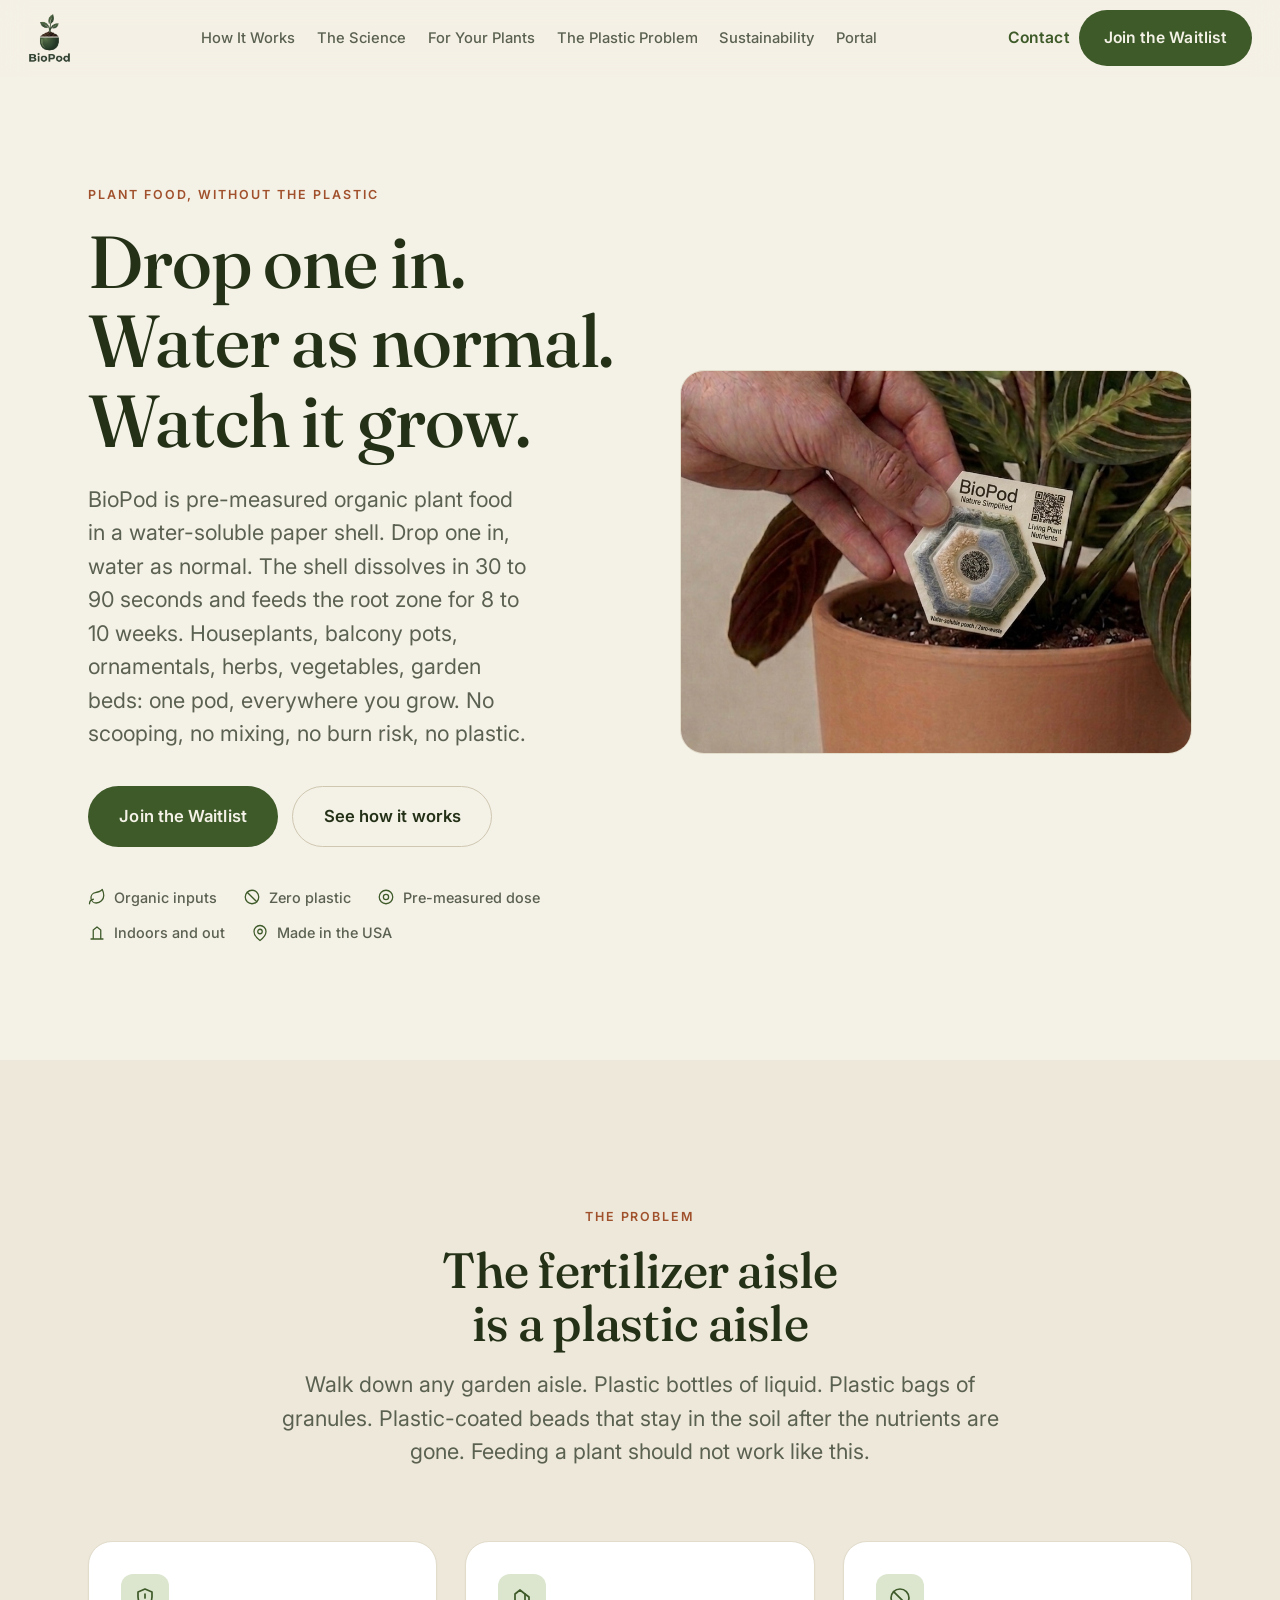
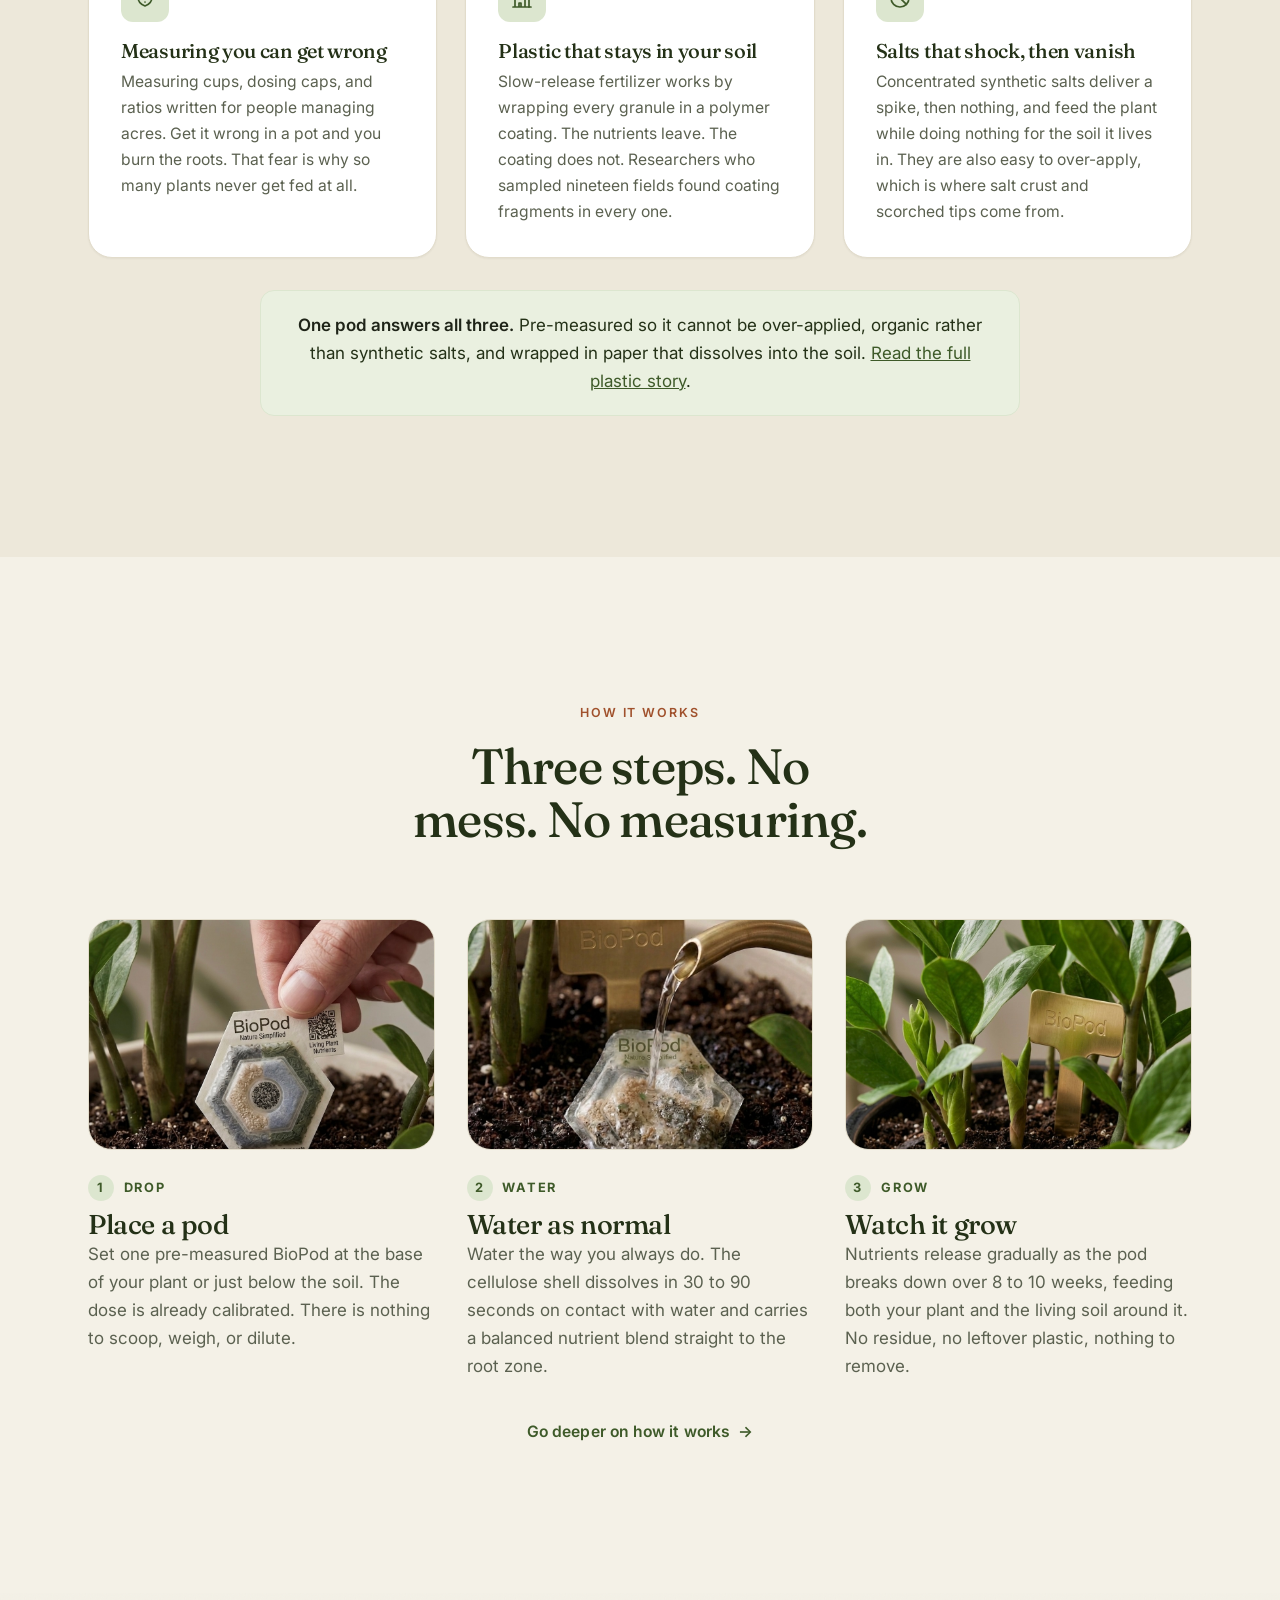
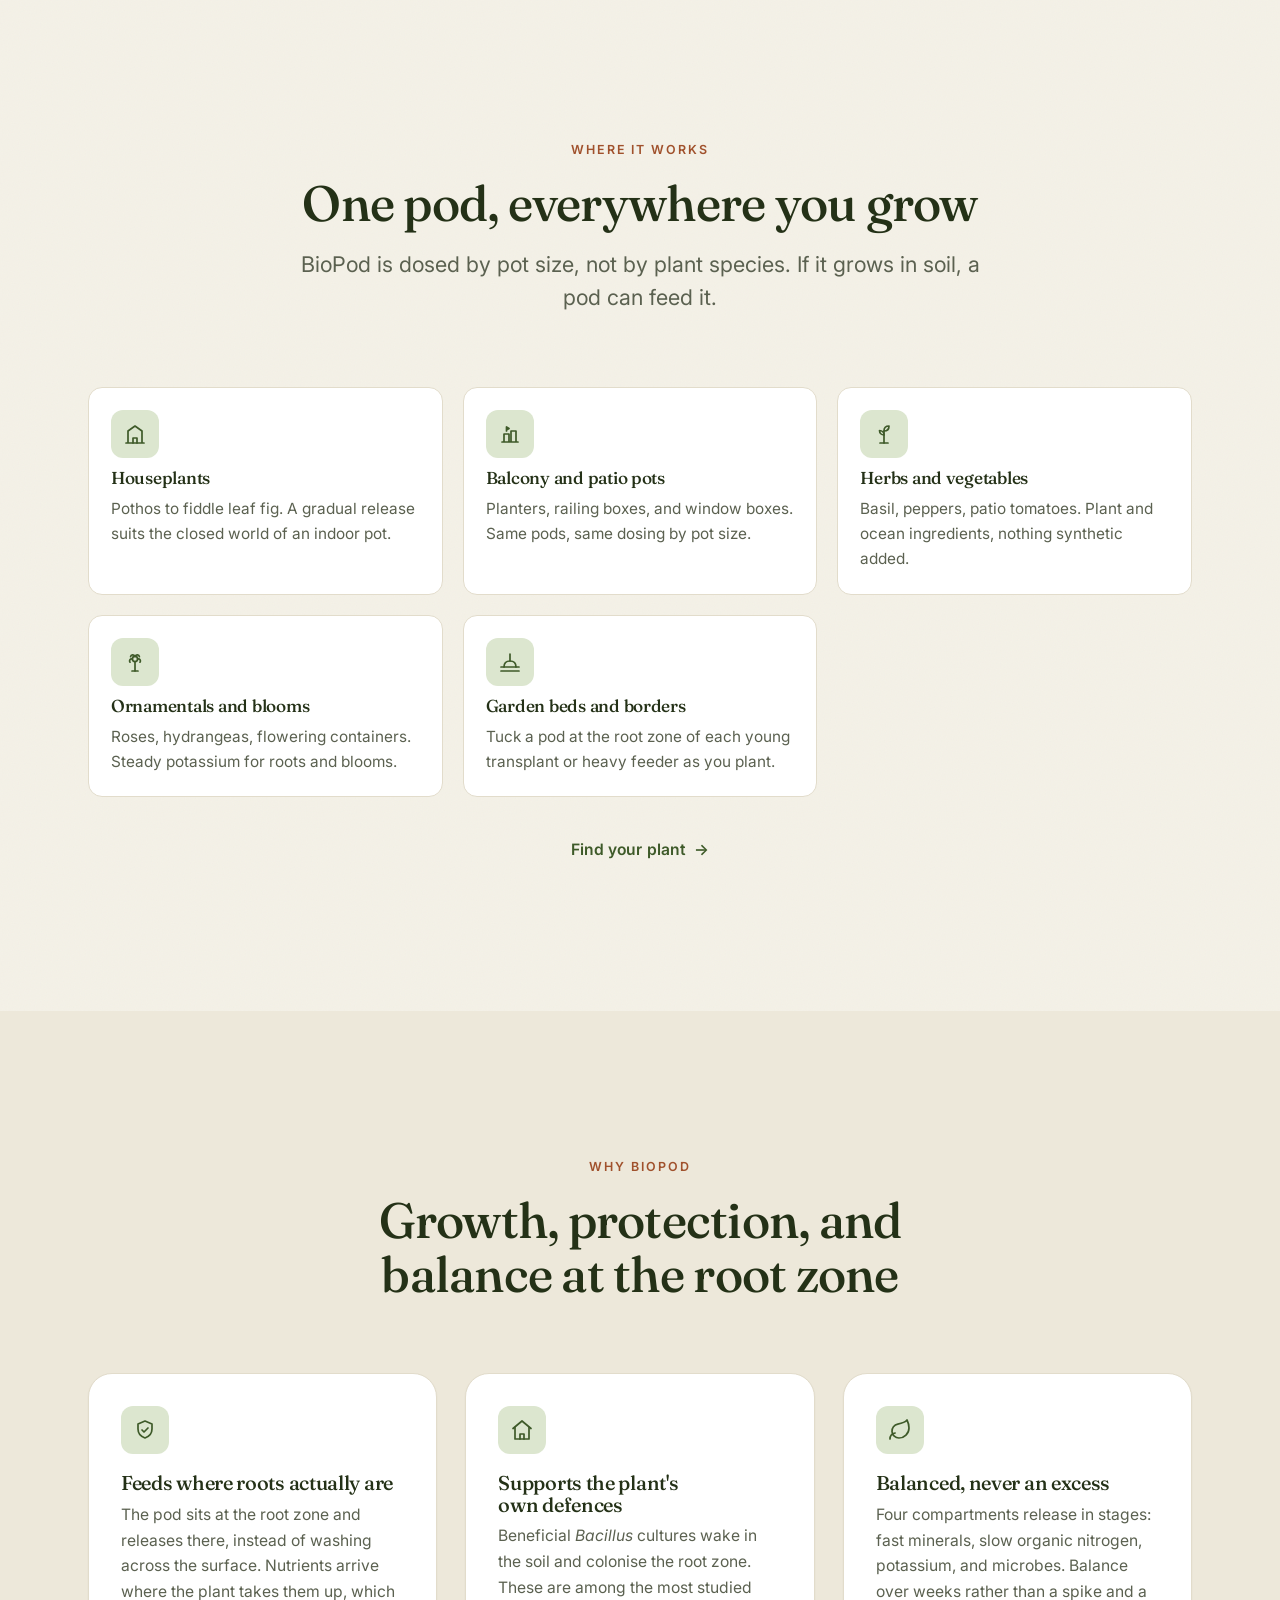
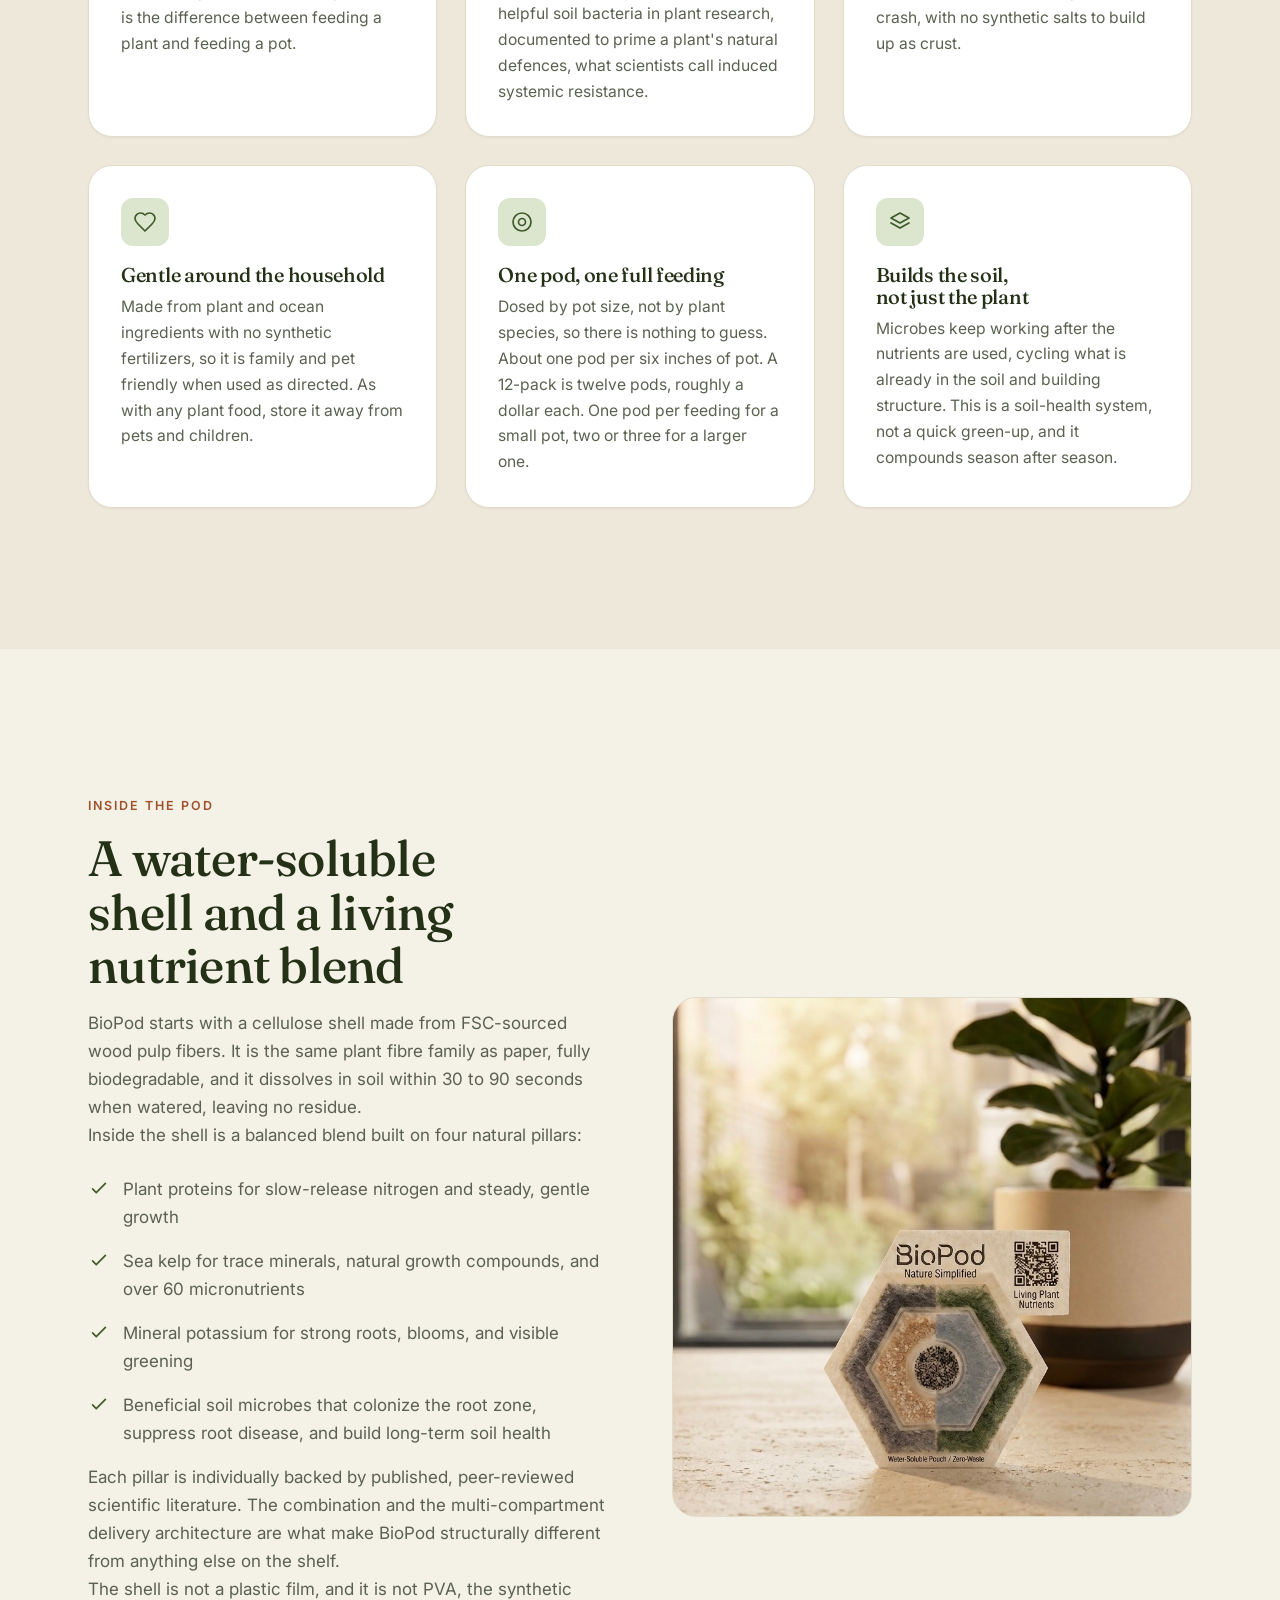
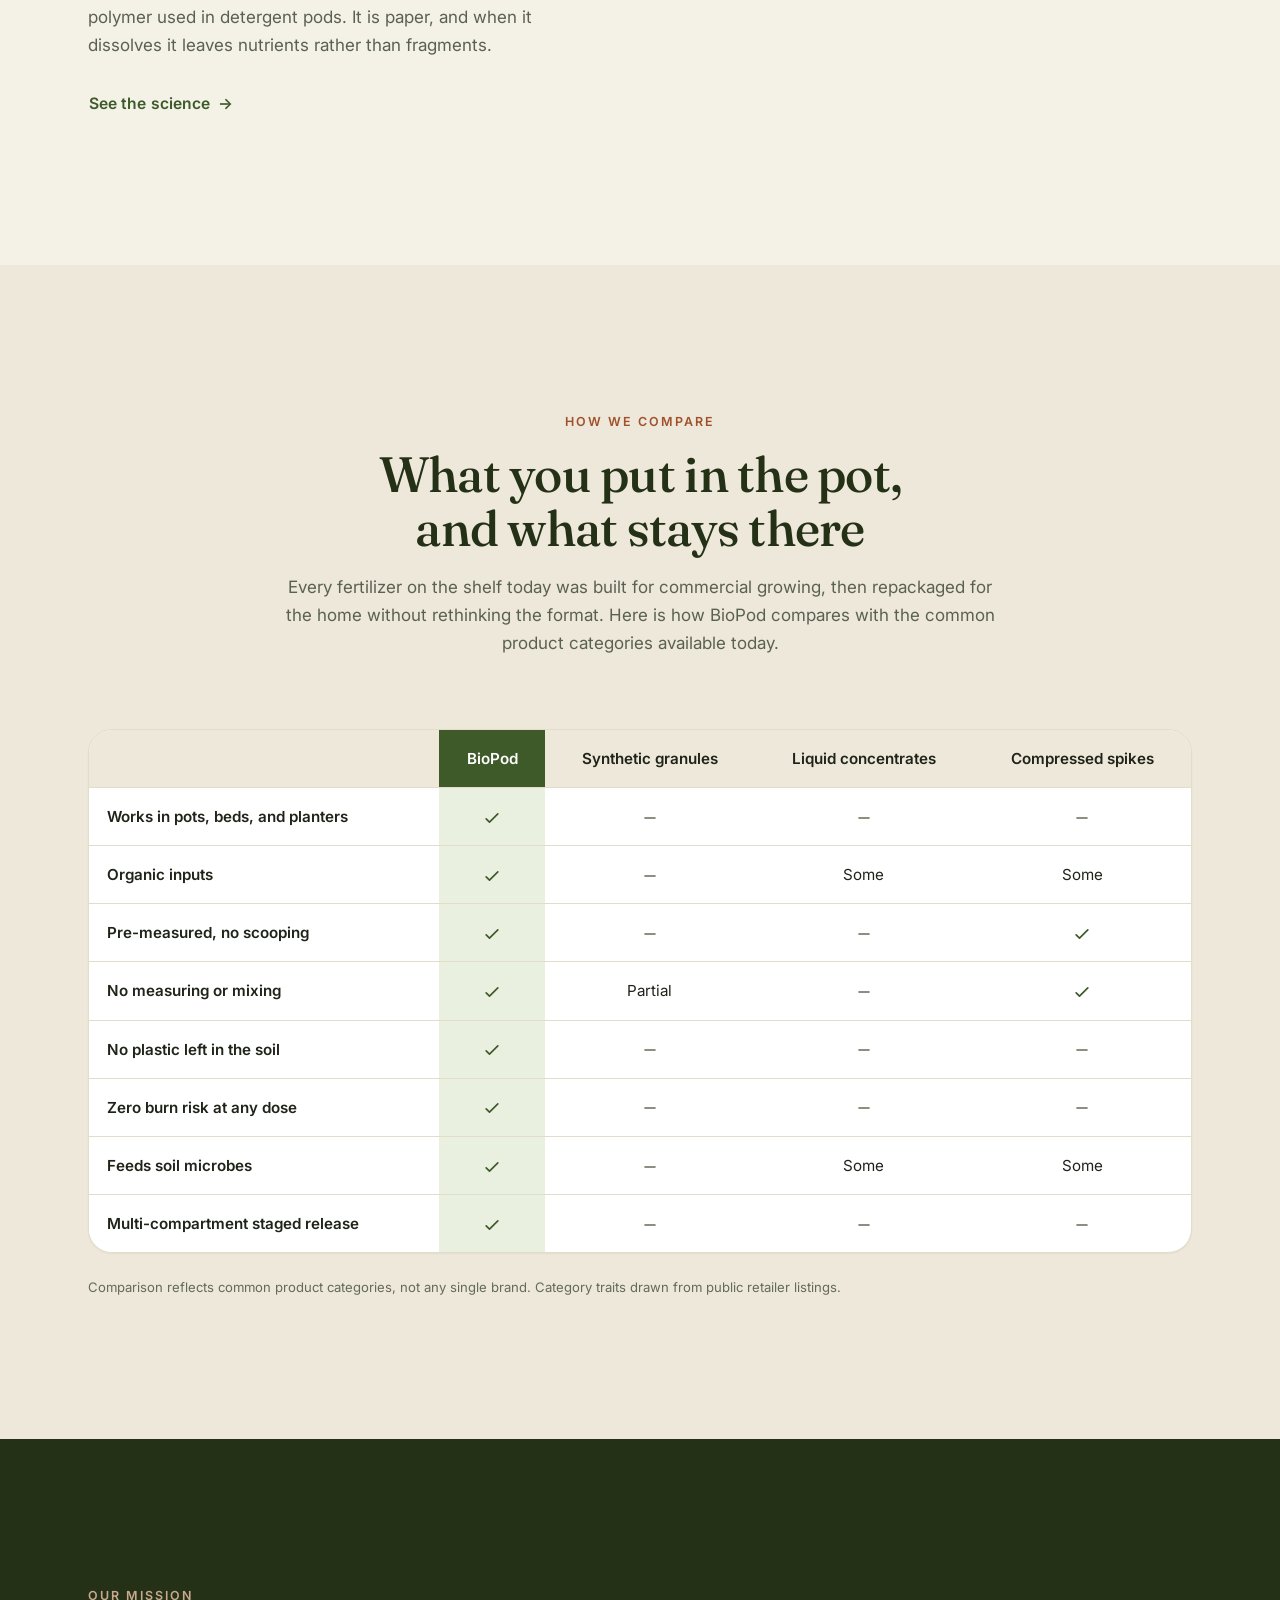
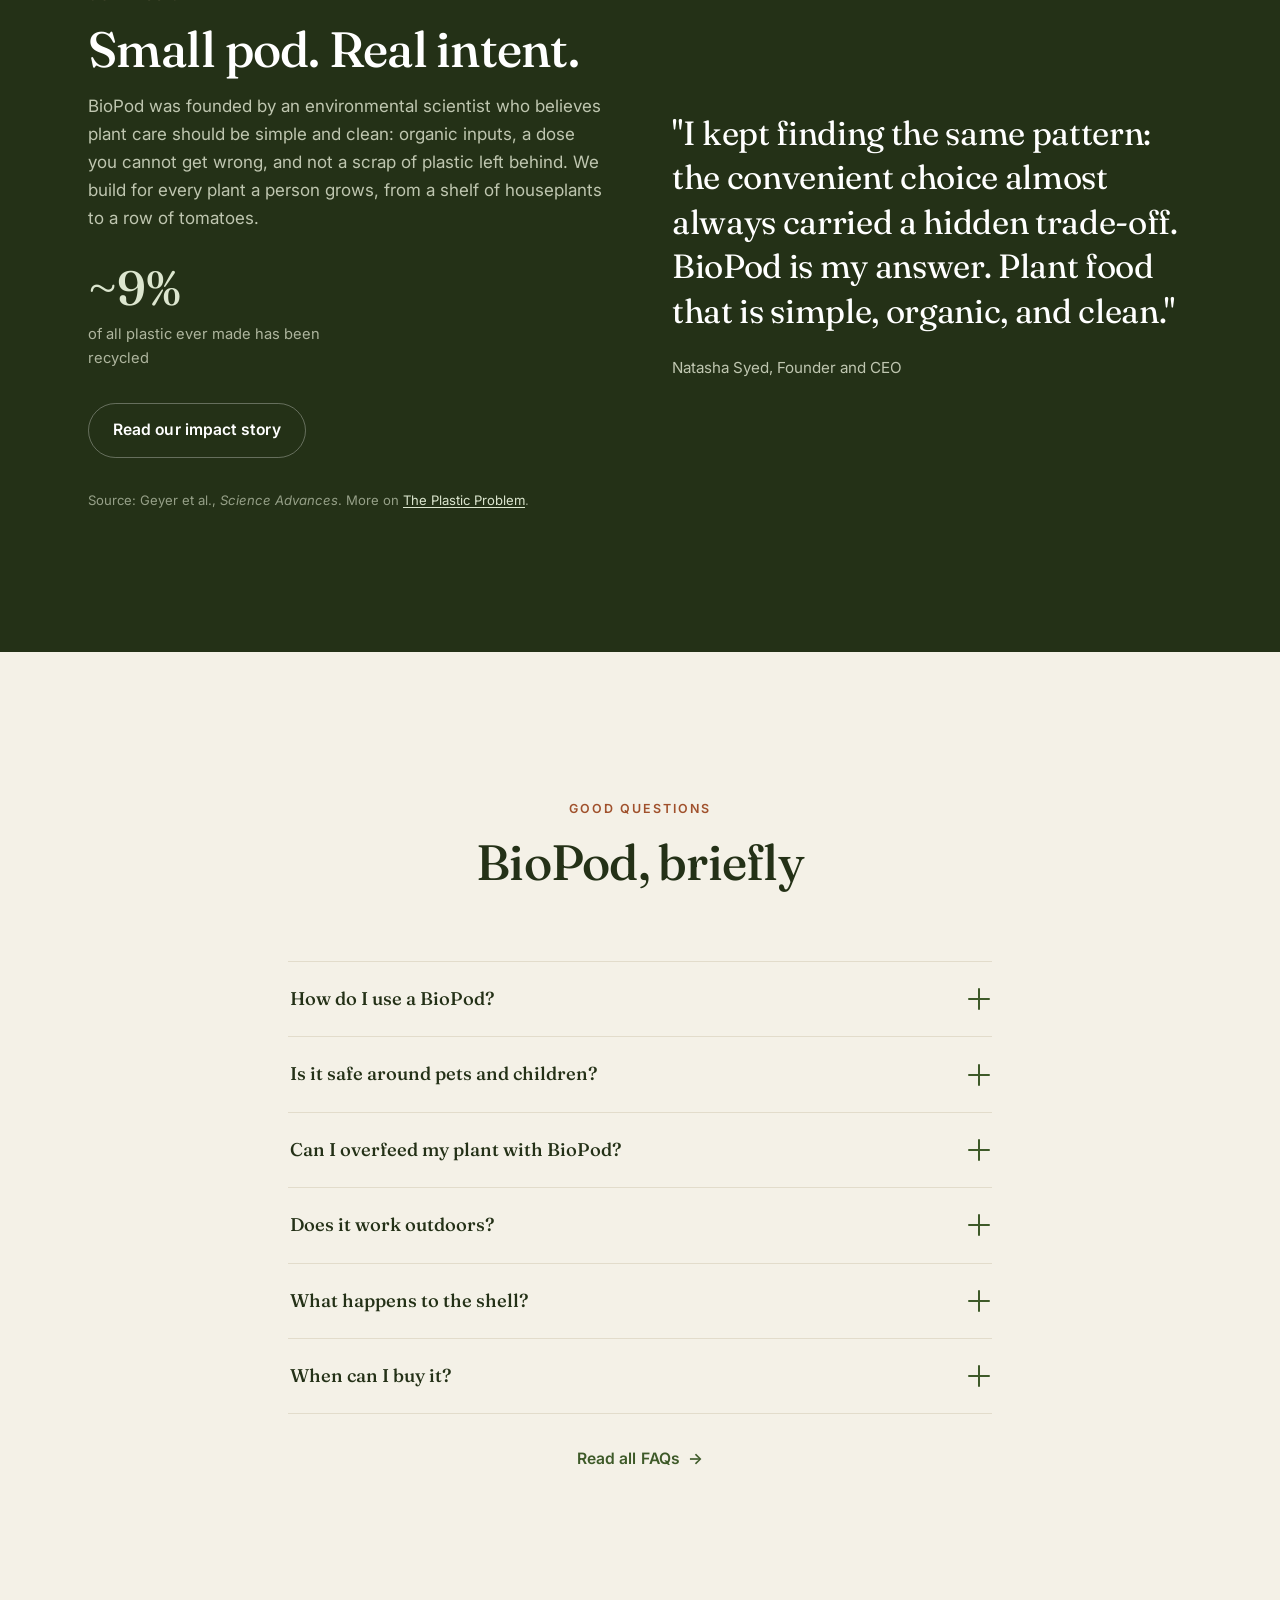
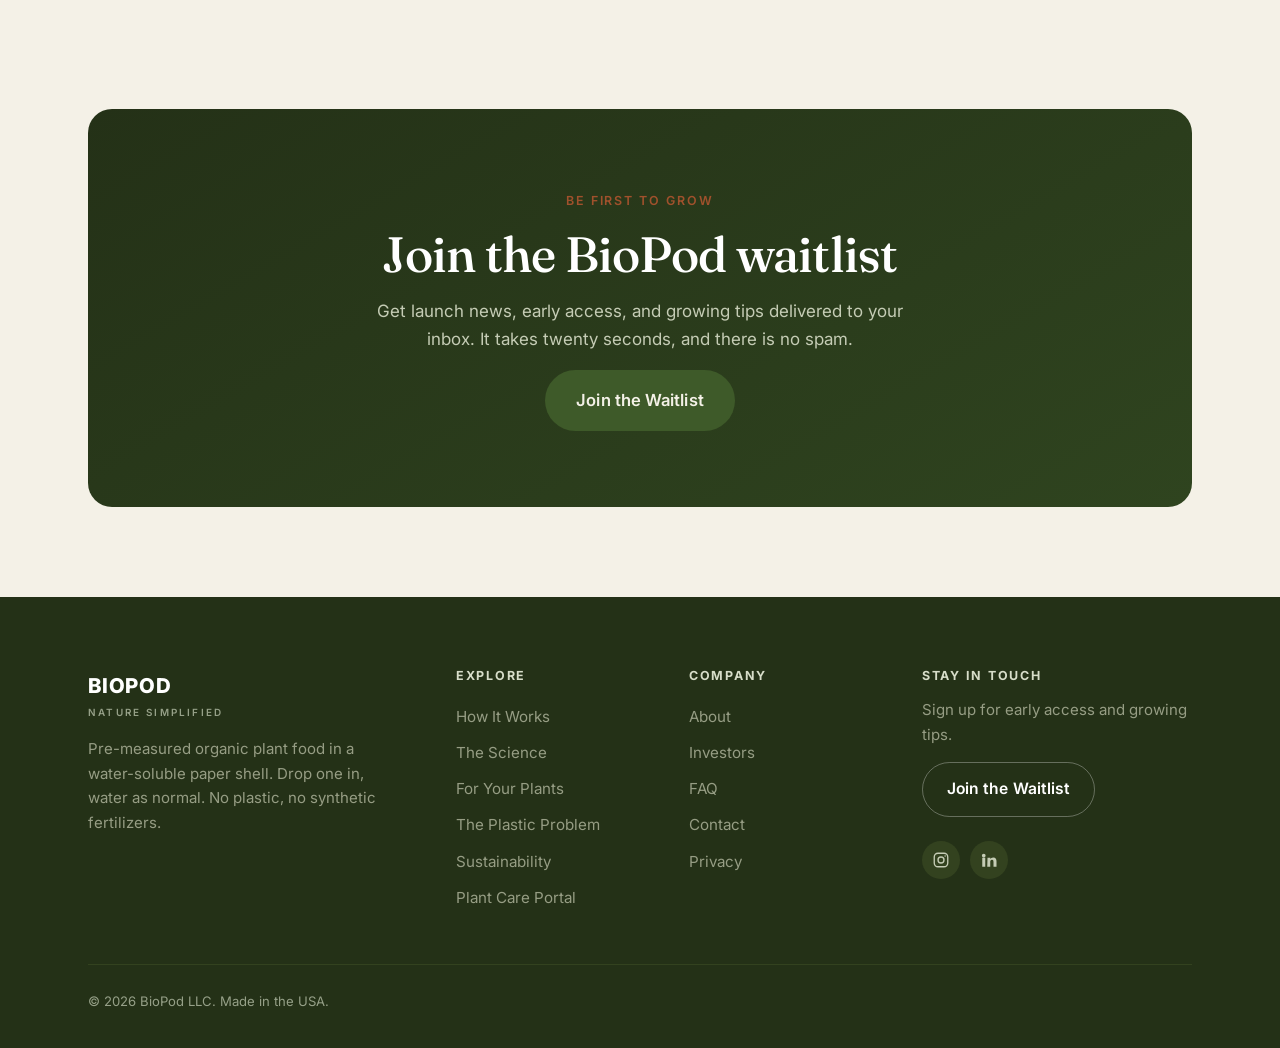
==== website/index.html @ 583da753 "Universal repositioning, smarter portal, and a full accuracy and accessibility audit - Reposition fr" ====
<!DOCTYPE html>
<html lang="en">
<head>
  <meta charset="UTF-8" />
  <meta name="viewport" content="width=device-width, initial-scale=1.0" />
  <title>BioPod · Organic plant food in a water-soluble paper shell</title>
  <link rel="canonical" href="https://biopodllc.com/" />
  <meta name="description" content="Organic plant food in a paper shell that dissolves in seconds. Feeds the root zone for 8 to 10 weeks. For houseplants, balconies, ornamentals, herbs, vegetables and garden beds. No plastic, no synthetic fertilizers." />
  <link rel="icon" href="favicon.ico?v=5" sizes="any" />
  <link rel="icon" type="image/png" href="assets/brand/favicon.png?v=5" />
  <link rel="apple-touch-icon" href="assets/brand/apple-touch-icon.png?v=5" />
  <meta property="og:title" content="BioPod · Nature Simplified" />
  <meta property="og:description" content="Pre-measured organic plant food in a water-soluble paper shell. Drop one in, water as normal. For every plant you grow." />
  <meta property="og:type" content="website" />
  <meta property="og:url" content="https://biopodllc.com/" />
  <meta name="twitter:card" content="summary_large_image" />
  <link rel="preconnect" href="https://fonts.googleapis.com" />
  <link rel="preconnect" href="https://fonts.gstatic.com" crossorigin />
  <link href="https://fonts.googleapis.com/css2?family=Fraunces:opsz,wght@9..144,400..600&family=Inter:wght@400;500;600;700&family=IBM+Plex+Mono:wght@400;500&display=swap" rel="stylesheet" />
  <link rel="stylesheet" href="assets/css/styles.css?v=4" />
  <script type="application/ld+json">
  {"@context":"https://schema.org","@type":"Organization","name":"BioPod","slogan":"Nature Simplified","url":"https://biopodllc.com/","description":"Pre-measured organic plant food in a water-soluble paper shell, for container and garden plants."}
  </script>
</head>
<body>
  <a class="skip-link" href="#main">Skip to content</a>

  <!-- ===================== HEADER ===================== -->
  <header class="site-header">
    <div class="container nav">
      <a class="brand" href="index.html" aria-label="BioPod, Nature Simplified, home"><img class="brand-logo" src="assets/brand/logo.png?v=2" alt="BioPod" width="49" height="50" /></a>
      <nav class="nav-links" aria-label="Primary">
        <a href="how-it-works.html">How It Works</a><a href="the-science.html">The Science</a><a href="for-your-plants.html">For Your Plants</a><a href="the-plastic-problem.html">The Plastic Problem</a><a href="sustainability.html">Sustainability</a><a href="portal.html">Portal</a>
      </nav>
      <div class="nav-right">
        <a class="btn btn-text" href="contact.html">Contact</a>
        <a class="btn btn-primary" href="contact.html#waitlist">Join the Waitlist</a>
      </div>
      <button class="nav-toggle" aria-label="Open menu" aria-expanded="false" aria-controls="m-menu"><span></span><span></span><span></span></button>
    </div>
    <div class="mobile-menu" id="m-menu"><a href="how-it-works.html">How It Works</a><a href="the-science.html">The Science</a><a href="for-your-plants.html">For Your Plants</a><a href="the-plastic-problem.html">The Plastic Problem</a><a href="sustainability.html">Sustainability</a><a href="portal.html">Plant Care Portal</a><a href="about.html">About</a><a href="faq.html">FAQ</a><a href="investors.html">Investors</a><a href="contact.html">Contact</a><a class="btn btn-primary" href="contact.html#waitlist">Join the Waitlist</a></div>
  </header>

  <main id="main">

    <!-- ===================== HERO ===================== -->
    <section class="hero">
      <div class="container hero-grid">
        <div class="hero-copy reveal">
          <span class="eyebrow">Plant food, without the plastic</span>
          <h1>Drop one in.<br />Water as normal.<br />Watch it grow.</h1>
          <p class="lead">BioPod is pre-measured organic plant food in a water-soluble paper shell. Drop one in, water as normal. The shell dissolves in 30 to 90 seconds and feeds the root zone for 8 to 10 weeks. Houseplants, balcony pots, ornamentals, herbs, vegetables, garden beds: one pod, everywhere you grow. No scooping, no mixing, no burn risk, no plastic.</p>
          <div class="hero-cta">
            <a class="btn btn-primary btn-lg" href="contact.html#waitlist">Join the Waitlist</a>
            <a class="btn btn-outline btn-lg" href="how-it-works.html">See how it works</a>
          </div>
          <div class="trust-strip">
            <span class="item"><svg class="ico" viewBox="0 0 24 24"><path d="M11 20A7 7 0 0 1 9.8 6.1C15.5 5 17 4.5 19 2c1 2 2 4.2 2 8 0 5.5-4.8 10-10 10Z"/><path d="M2 21c0-3 1.9-5.4 5.1-6"/></svg> Organic inputs</span>
            <span class="item"><svg class="ico" viewBox="0 0 24 24"><circle cx="12" cy="12" r="9"/><path d="m5.6 5.6 12.8 12.8"/></svg> Zero plastic</span>
            <span class="item"><svg class="ico" viewBox="0 0 24 24"><circle cx="12" cy="12" r="9"/><circle cx="12" cy="12" r="3.5"/></svg> Pre-measured dose</span>
            <span class="item"><svg class="ico" viewBox="0 0 24 24"><path d="M4 20h16M7 20V8l5-4 5 4v12"/></svg> Indoors and out</span>
            <span class="item"><svg class="ico" viewBox="0 0 24 24"><path d="M20 10c0 6-8 12-8 12s-8-6-8-12a8 8 0 0 1 16 0Z"/><circle cx="12" cy="10" r="3"/></svg> Made in the USA</span>
          </div>
        </div>
        <div class="hero-art reveal">
          <figure class="photo" style="aspect-ratio:4/3">
            <img src="assets/photos/hero-hand-placing.jpg?v=3" alt="A hand placing a BioPod pod into a potted houseplant" width="720" height="720" onerror="this.hidden=true" />
          </figure>
        </div>
      </div>
    </section>

    <!-- ===================== PROBLEM ===================== -->
    <section class="section section--alt">
      <div class="container">
        <div class="section-head center reveal">
          <span class="eyebrow">The problem</span>
          <h2>The fertilizer aisle is a plastic aisle</h2>
          <p class="lead">Walk down any garden aisle. Plastic bottles of liquid. Plastic bags of granules. Plastic-coated beads that stay in the soil after the nutrients are gone. Feeding a plant should not work like this.</p>
        </div>
        <div class="grid cols-3">
          <div class="card reveal">
            <span class="icon-chip"><svg class="ico" viewBox="0 0 24 24"><path d="M12 3 5 6v5c0 5 3.4 7.7 7 9 3.6-1.3 7-4 7-9V6Z"/><path d="M12 8v4M12 16h.01"/></svg></span>
            <h3>Measuring you can get wrong</h3>
            <p>Measuring cups, dosing caps, and ratios written for people managing acres. Get it wrong in a pot and you burn the roots. That fear is why so many plants never get fed at all.</p>
          </div>
          <div class="card reveal">
            <span class="icon-chip"><svg class="ico" viewBox="0 0 24 24"><path d="M3 21h18M5 21V8l5-4 5 4v13M9 21v-4h2v4"/><path d="M19 21V11l-4-3"/></svg></span>
            <h3>Plastic that stays in your soil</h3>
            <p>Slow-release fertilizer works by wrapping every granule in a polymer coating. The nutrients leave. The coating does not. Researchers who sampled nineteen fields found coating fragments in every one.</p>
          </div>
          <div class="card reveal">
            <span class="icon-chip"><svg class="ico" viewBox="0 0 24 24"><circle cx="12" cy="12" r="9"/><path d="m5.6 5.6 12.8 12.8"/></svg></span>
            <h3>Salts that shock, then vanish</h3>
            <p>Concentrated synthetic salts deliver a spike, then nothing, and feed the plant while doing nothing for the soil it lives in. They are also easy to over-apply, which is where salt crust and scorched tips come from.</p>
          </div>
        </div>
        <p class="note center reveal mt-4" style="max-width:760px;margin-inline:auto;"><strong>One pod answers all three.</strong> Pre-measured so it cannot be over-applied, organic rather than synthetic salts, and wrapped in paper that dissolves into the soil. <a href="the-plastic-problem.html" style="color:var(--green-700);text-decoration:underline">Read the full plastic story</a>.</p>
      </div>
    </section>

    <!-- ===================== HOW IT WORKS ===================== -->
    <section class="section">
      <div class="container">
        <div class="section-head center reveal">
          <span class="eyebrow">How it works</span>
          <h2>Three steps. No mess. No measuring.</h2>
        </div>
        <div class="steps">
          <div class="step reveal">
            <figure class="photo ar-landscape">
              <img src="assets/photos/step-1-drop.jpg?v=3" alt="A BioPod pod resting on the soil at the base of a plant" width="900" height="600" loading="lazy" onerror="this.hidden=true" />
            </figure>
            <span class="step-k"><span class="n">1</span> Drop</span>
            <h3>Place a pod</h3>
            <p>Set one pre-measured BioPod at the base of your plant or just below the soil. The dose is already calibrated. There is nothing to scoop, weigh, or dilute.</p>
          </div>
          <div class="step reveal">
            <figure class="photo ar-landscape">
              <img src="assets/photos/step-2-water.jpg?v=3" alt="Water poured over a BioPod pod as its shell begins to wet" width="900" height="600" loading="lazy" onerror="this.hidden=true" />
            </figure>
            <span class="step-k"><span class="n">2</span> Water</span>
            <h3>Water as normal</h3>
            <p>Water the way you always do. The cellulose shell dissolves in 30 to 90 seconds on contact with water and carries a balanced nutrient blend straight to the root zone.</p>
          </div>
          <div class="step reveal">
            <figure class="photo ar-landscape">
              <img src="assets/photos/step-3-grow.jpg?v=3" alt="A healthy, thriving houseplant" width="900" height="600" loading="lazy" onerror="this.hidden=true" />
            </figure>
            <span class="step-k"><span class="n">3</span> Grow</span>
            <h3>Watch it grow</h3>
            <p>Nutrients release gradually as the pod breaks down over 8 to 10 weeks, feeding both your plant and the living soil around it. No residue, no leftover plastic, nothing to remove.</p>
          </div>
        </div>
        <p class="center mt-4 reveal"><a class="btn btn-text" href="how-it-works.html">Go deeper on how it works <span class="arrow">&rarr;</span></a></p>
      </div>
    </section>

    <!-- ===================== WHERE IT WORKS ===================== -->
    <section class="section section--paper">
      <div class="container">
        <div class="section-head center reveal">
          <span class="eyebrow">Where it works</span>
          <h2>One pod, everywhere you grow</h2>
          <p class="lead">BioPod is dosed by pot size, not by plant species. If it grows in soil, a pod can feed it.</p>
        </div>
        <div class="contexts reveal">
          <div class="context">
            <span class="icon-chip"><svg class="ico" viewBox="0 0 24 24"><path d="M3 21h18M5 21V9l7-5 7 5v12"/><path d="M10 21v-5h4v5"/></svg></span>
            <h3>Houseplants</h3>
            <p>Pothos to fiddle leaf fig. A gradual release suits the closed world of an indoor pot.</p>
          </div>
          <div class="context">
            <span class="icon-chip"><svg class="ico" viewBox="0 0 24 24"><path d="M4 20h16M6 20v-8h5v8M13 20v-11h5v11"/><path d="M8.5 9V5M8.5 5l2.5 1.5L8.5 8"/></svg></span>
            <h3>Balcony and patio pots</h3>
            <p>Planters, railing boxes, and window boxes. Same pods, same dosing by pot size.</p>
          </div>
          <div class="context">
            <span class="icon-chip"><svg class="ico" viewBox="0 0 24 24"><path d="M12 21V9"/><path d="M12 9c0-3 2-5 5-5 0 3-2 5-5 5Z"/><path d="M12 13c0-2.5-1.8-4.5-4.5-4.5 0 2.7 2 4.5 4.5 4.5Z"/><path d="M8 21h8"/></svg></span>
            <h3>Herbs and vegetables</h3>
            <p>Basil, peppers, patio tomatoes. Plant and ocean ingredients, nothing synthetic added.</p>
          </div>
          <div class="context">
            <span class="icon-chip"><svg class="ico" viewBox="0 0 24 24"><circle cx="12" cy="9" r="2.6"/><path d="M12 6.4c1.2-2.2 4-2 4.4.3M12 6.4C10.8 4.2 8 4.4 7.6 6.7M14.6 9c2.2-.6 3.6 1.6 2.4 3.2M9.4 9c-2.2-.6-3.6 1.6-2.4 3.2M12 11.6V21"/><path d="M9 21h6"/></svg></span>
            <h3>Ornamentals and blooms</h3>
            <p>Roses, hydrangeas, flowering containers. Steady potassium for roots and blooms.</p>
          </div>
          <div class="context">
            <span class="icon-chip"><svg class="ico" viewBox="0 0 24 24"><path d="M3 17h18M3 21h18"/><path d="M6 17c0-4 2-6 6-6s6 2 6 6"/><path d="M12 11V4"/></svg></span>
            <h3>Garden beds and borders</h3>
            <p>Tuck a pod at the root zone of each young transplant or heavy feeder as you plant.</p>
          </div>
        </div>
        <p class="center mt-4 reveal"><a class="btn btn-text" href="for-your-plants.html">Find your plant <span class="arrow">&rarr;</span></a></p>
      </div>
    </section>

    <!-- ===================== WHY BIOPOD ===================== -->
    <section class="section section--alt">
      <div class="container">
        <div class="section-head center reveal">
          <span class="eyebrow">Why BioPod</span>
          <h2>Growth, protection, and balance at the root zone</h2>
        </div>
        <div class="grid cols-3">
          <div class="card reveal"><span class="icon-chip"><svg class="ico" viewBox="0 0 24 24"><path d="M12 3 5 6v5c0 5 3.4 7.7 7 9 3.6-1.3 7-4 7-9V6Z"/><path d="m9 12 2 2 4-4"/></svg></span><h3>Feeds where roots actually are</h3><p>The pod sits at the root zone and releases there, instead of washing across the surface. Nutrients arrive where the plant takes them up, which is the difference between feeding a plant and feeding a pot.</p></div>
          <div class="card reveal"><span class="icon-chip"><svg class="ico" viewBox="0 0 24 24"><path d="M3 10.5 12 3l9 7.5"/><path d="M5 9.5V21h14V9.5"/><path d="M10 21v-5h4v5"/></svg></span><h3>Supports the plant's own defences</h3><p>Beneficial <em>Bacillus</em> cultures wake in the soil and colonise the root zone. These are among the most studied helpful soil bacteria in plant research, documented to prime a plant's natural defences, what scientists call induced systemic resistance.</p></div>
          <div class="card reveal"><span class="icon-chip"><svg class="ico" viewBox="0 0 24 24"><path d="M11 20A7 7 0 0 1 9.8 6.1C15.5 5 17 4.5 19 2c1 2 2 4.2 2 8 0 5.5-4.8 10-10 10Z"/><path d="M2 21c0-3 1.9-5.4 5.1-6"/></svg></span><h3>Balanced, never an excess</h3><p>Four compartments release in stages: fast minerals, slow organic nitrogen, potassium, and microbes. Balance over weeks rather than a spike and a crash, with no synthetic salts to build up as crust.</p></div>
          <div class="card reveal"><span class="icon-chip"><svg class="ico" viewBox="0 0 24 24"><path d="M19 14c1.5-1.5 3-3.2 3-5.5A5.5 5.5 0 0 0 16.5 3c-1.8 0-3 .5-4.5 2-1.5-1.5-2.7-2-4.5-2A5.5 5.5 0 0 0 2 8.5c0 2.3 1.5 4 3 5.5l7 7Z"/></svg></span><h3>Gentle around the household</h3><p>Made from plant and ocean ingredients with no synthetic fertilizers, so it is family and pet friendly when used as directed. As with any plant food, store it away from pets and children.</p></div>
          <div class="card reveal"><span class="icon-chip"><svg class="ico" viewBox="0 0 24 24"><circle cx="12" cy="12" r="9"/><circle cx="12" cy="12" r="3.5"/></svg></span><h3>One pod, one full feeding</h3><p>Dosed by pot size, not by plant species, so there is nothing to guess. About one pod per six inches of pot. A 12-pack is twelve pods, roughly a dollar each. One pod per feeding for a small pot, two or three for a larger one.</p></div>
          <div class="card reveal"><span class="icon-chip"><svg class="ico" viewBox="0 0 24 24"><path d="m12 3 9 5-9 5-9-5 9-5Z"/><path d="m3 13 9 5 9-5"/></svg></span><h3>Builds the soil, not just the plant</h3><p>Microbes keep working after the nutrients are used, cycling what is already in the soil and building structure. This is a soil-health system, not a quick green-up, and it compounds season after season.</p></div>
        </div>
      </div>
    </section>

    <!-- ===================== INSIDE THE POD ===================== -->
    <section class="section">
      <div class="container split">
        <div class="reveal">
          <span class="eyebrow">Inside the pod</span>
          <h2>A water-soluble shell and a living nutrient blend</h2>
          <p class="mt-2">BioPod starts with a cellulose shell made from FSC-sourced wood pulp fibers. It is the same plant fibre family as paper, fully biodegradable, and it dissolves in soil within 30 to 90 seconds when watered, leaving no residue.</p>
          <p>Inside the shell is a balanced blend built on four natural pillars:</p>
          <ul class="checklist">
            <li><svg viewBox="0 0 24 24" fill="none" stroke="currentColor" stroke-linecap="round" stroke-linejoin="round"><path d="m5 13 4 4L19 7"/></svg><span>Plant proteins for slow-release nitrogen and steady, gentle growth</span></li>
            <li><svg viewBox="0 0 24 24" fill="none" stroke="currentColor" stroke-linecap="round" stroke-linejoin="round"><path d="m5 13 4 4L19 7"/></svg><span>Sea kelp for trace minerals, natural growth compounds, and over 60 micronutrients</span></li>
            <li><svg viewBox="0 0 24 24" fill="none" stroke="currentColor" stroke-linecap="round" stroke-linejoin="round"><path d="m5 13 4 4L19 7"/></svg><span>Mineral potassium for strong roots, blooms, and visible greening</span></li>
            <li><svg viewBox="0 0 24 24" fill="none" stroke="currentColor" stroke-linecap="round" stroke-linejoin="round"><path d="m5 13 4 4L19 7"/></svg><span>Beneficial soil microbes that colonize the root zone, suppress root disease, and build long-term soil health</span></li>
          </ul>
          <p class="mt-2">Each pillar is individually backed by published, peer-reviewed scientific literature. The combination and the multi-compartment delivery architecture are what make BioPod structurally different from anything else on the shelf.</p>
          <p>The shell is not a plastic film, and it is not PVA, the synthetic polymer used in detergent pods. It is paper, and when it dissolves it leaves nutrients rather than fragments.</p>
          <p class="mt-3"><a class="btn btn-text" href="the-science.html">See the science <span class="arrow">&rarr;</span></a></p>
          
        </div>
        <figure class="photo ar-square reveal">
          <img src="assets/photos/product-hero-seamless.jpg?v=3" alt="A single BioPod pod on a clean seamless background" width="720" height="720" loading="lazy" onerror="this.hidden=true" />
        </figure>
      </div>
    </section>

    <!-- ===================== COMPARISON ===================== -->
    <section class="section section--alt">
      <div class="container">
        <div class="section-head center reveal">
          <span class="eyebrow">How we compare</span>
          <h2>What you put in the pot, and what stays there</h2>
          <p>Every fertilizer on the shelf today was built for commercial growing, then repackaged for the home without rethinking the format. Here is how BioPod compares with the common product categories available today.</p>
        </div>
        <div class="reveal">
          <div class="compare-scroll">
            <table class="compare">
              <thead>
                <tr><th scope="col">&nbsp;</th><th scope="col" class="col-us">BioPod</th><th scope="col">Synthetic granules</th><th scope="col">Liquid concentrates</th><th scope="col">Compressed spikes</th></tr>
              </thead>
              <tbody>
                <tr><th scope="row">Works in pots, beds, and planters</th><td class="col-us"><svg class="mark-yes" viewBox="0 0 24 24" fill="none" stroke="currentColor" stroke-linecap="round" stroke-linejoin="round"><path d="m5 13 4 4L19 7"/></svg></td><td><svg class="mark-no" viewBox="0 0 24 24" fill="none" stroke="currentColor" stroke-linecap="round"><path d="M6 12h12"/></svg></td><td><svg class="mark-no" viewBox="0 0 24 24" fill="none" stroke="currentColor" stroke-linecap="round"><path d="M6 12h12"/></svg></td><td><svg class="mark-no" viewBox="0 0 24 24" fill="none" stroke="currentColor" stroke-linecap="round"><path d="M6 12h12"/></svg></td></tr>
                <tr><th scope="row">Organic inputs</th><td class="col-us"><svg class="mark-yes" viewBox="0 0 24 24" fill="none" stroke="currentColor" stroke-linecap="round" stroke-linejoin="round"><path d="m5 13 4 4L19 7"/></svg></td><td><svg class="mark-no" viewBox="0 0 24 24" fill="none" stroke="currentColor" stroke-linecap="round"><path d="M6 12h12"/></svg></td><td>Some</td><td>Some</td></tr>
                <tr><th scope="row">Pre-measured, no scooping</th><td class="col-us"><svg class="mark-yes" viewBox="0 0 24 24" fill="none" stroke="currentColor" stroke-linecap="round" stroke-linejoin="round"><path d="m5 13 4 4L19 7"/></svg></td><td><svg class="mark-no" viewBox="0 0 24 24" fill="none" stroke="currentColor" stroke-linecap="round"><path d="M6 12h12"/></svg></td><td><svg class="mark-no" viewBox="0 0 24 24" fill="none" stroke="currentColor" stroke-linecap="round"><path d="M6 12h12"/></svg></td><td><svg class="mark-yes" viewBox="0 0 24 24" fill="none" stroke="currentColor" stroke-linecap="round" stroke-linejoin="round"><path d="m5 13 4 4L19 7"/></svg></td></tr>
                <tr><th scope="row">No measuring or mixing</th><td class="col-us"><svg class="mark-yes" viewBox="0 0 24 24" fill="none" stroke="currentColor" stroke-linecap="round" stroke-linejoin="round"><path d="m5 13 4 4L19 7"/></svg></td><td>Partial</td><td><svg class="mark-no" viewBox="0 0 24 24" fill="none" stroke="currentColor" stroke-linecap="round"><path d="M6 12h12"/></svg></td><td><svg class="mark-yes" viewBox="0 0 24 24" fill="none" stroke="currentColor" stroke-linecap="round" stroke-linejoin="round"><path d="m5 13 4 4L19 7"/></svg></td></tr>
                <tr><th scope="row">No plastic left in the soil</th><td class="col-us"><svg class="mark-yes" viewBox="0 0 24 24" fill="none" stroke="currentColor" stroke-linecap="round" stroke-linejoin="round"><path d="m5 13 4 4L19 7"/></svg></td><td><svg class="mark-no" viewBox="0 0 24 24" fill="none" stroke="currentColor" stroke-linecap="round"><path d="M6 12h12"/></svg></td><td><svg class="mark-no" viewBox="0 0 24 24" fill="none" stroke="currentColor" stroke-linecap="round"><path d="M6 12h12"/></svg></td><td><svg class="mark-no" viewBox="0 0 24 24" fill="none" stroke="currentColor" stroke-linecap="round"><path d="M6 12h12"/></svg></td></tr>
                <tr><th scope="row">Zero burn risk at any dose</th><td class="col-us"><svg class="mark-yes" viewBox="0 0 24 24" fill="none" stroke="currentColor" stroke-linecap="round" stroke-linejoin="round"><path d="m5 13 4 4L19 7"/></svg></td><td><svg class="mark-no" viewBox="0 0 24 24" fill="none" stroke="currentColor" stroke-linecap="round"><path d="M6 12h12"/></svg></td><td><svg class="mark-no" viewBox="0 0 24 24" fill="none" stroke="currentColor" stroke-linecap="round"><path d="M6 12h12"/></svg></td><td><svg class="mark-no" viewBox="0 0 24 24" fill="none" stroke="currentColor" stroke-linecap="round"><path d="M6 12h12"/></svg></td></tr>
                <tr><th scope="row">Feeds soil microbes</th><td class="col-us"><svg class="mark-yes" viewBox="0 0 24 24" fill="none" stroke="currentColor" stroke-linecap="round" stroke-linejoin="round"><path d="m5 13 4 4L19 7"/></svg></td><td><svg class="mark-no" viewBox="0 0 24 24" fill="none" stroke="currentColor" stroke-linecap="round"><path d="M6 12h12"/></svg></td><td>Some</td><td>Some</td></tr>
                <tr><th scope="row">Multi-compartment staged release</th><td class="col-us"><svg class="mark-yes" viewBox="0 0 24 24" fill="none" stroke="currentColor" stroke-linecap="round" stroke-linejoin="round"><path d="m5 13 4 4L19 7"/></svg></td><td><svg class="mark-no" viewBox="0 0 24 24" fill="none" stroke="currentColor" stroke-linecap="round"><path d="M6 12h12"/></svg></td><td><svg class="mark-no" viewBox="0 0 24 24" fill="none" stroke="currentColor" stroke-linecap="round"><path d="M6 12h12"/></svg></td><td><svg class="mark-no" viewBox="0 0 24 24" fill="none" stroke="currentColor" stroke-linecap="round"><path d="M6 12h12"/></svg></td></tr>
              </tbody>
            </table>
          </div>
          <p class="scroll-hint">Scroll the table sideways to compare.</p>
          <p class="cite mt-3">Comparison reflects common product categories, not any single brand. Category traits drawn from public retailer listings.</p>
        </div>
      </div>
    </section>

    <!-- ===================== MISSION ===================== -->
    <section class="section section--dark">
      <div class="container split">
        <div class="reveal">
          <span class="eyebrow">Our mission</span>
          <h2>Small pod. Real intent.</h2>
          <p class="mt-2">BioPod was founded by an environmental scientist who believes plant care should be simple and clean: organic inputs, a dose you cannot get wrong, and not a scrap of plastic left behind. We build for every plant a person grows, from a shelf of houseplants to a row of tomatoes.</p>
          <div class="stats mt-4">
            <div class="stat"><div class="num">~9%</div><div class="lbl">of all plastic ever made has been recycled</div></div>
          </div>
          <a class="btn btn-outline mt-4" href="sustainability.html">Read our impact story</a>
          <p class="cite mt-4" style="color:#96A088;">Source: Geyer et al., <em>Science Advances</em>. More on <a href="the-plastic-problem.html" style="color:var(--green-200)">The Plastic Problem</a>.</p>
        </div>
        <div class="reveal">
          <blockquote class="pullquote">"I kept finding the same pattern: the convenient choice almost always carried a hidden trade-off. BioPod is my answer. Plant food that is simple, organic, and clean."</blockquote>
          <p class="pullquote-meta">Natasha Syed, Founder and CEO</p>
        </div>
      </div>
    </section>

    <!-- ===================== FAQ TEASER ===================== -->
    <section class="section">
      <div class="container narrow">
        <div class="section-head center reveal">
          <span class="eyebrow">Good questions</span>
          <h2>BioPod, briefly</h2>
        </div>
        <div class="accordion reveal">
          <div class="acc-item"><button class="acc-q" aria-expanded="false">How do I use a BioPod?<span class="pm"></span></button><div class="acc-a"><div class="acc-a-inner">Place one pod at the base of your plant or just below the soil surface, then water as you normally would. The shell dissolves in 30 to 90 seconds and the nutrients release into the root zone over 8 to 10 weeks. Dose by pot size, about one pod per six inches. A 12-pack is twelve feedings, roughly a dollar each.</div></div></div>
          <div class="acc-item"><button class="acc-q" aria-expanded="false">Is it safe around pets and children?<span class="pm"></span></button><div class="acc-a"><div class="acc-a-inner">BioPod is made from natural plant and ocean ingredients with no synthetic fertilizers, and it is family and pet friendly when used as directed. As with any plant food, store it away from pets and children.</div></div></div>
          <div class="acc-item"><button class="acc-q" aria-expanded="false">Can I overfeed my plant with BioPod?<span class="pm"></span></button><div class="acc-a"><div class="acc-a-inner">It is very hard to. The organic blend releases gradually and does not deliver the salt shock that makes concentrated synthetics risky. Follow the pot-size guidance; extra pods will not make a plant grow faster.</div></div></div>
          <div class="acc-item"><button class="acc-q" aria-expanded="false">Does it work outdoors?<span class="pm"></span></button><div class="acc-a"><div class="acc-a-inner">Yes. Balcony and patio pots, window boxes, ornamentals, container herbs and vegetables, and garden beds all use the same pods and the same pot-size dosing. Outdoors in hot weather plants drink more, so check at the eight week mark rather than ten.</div></div></div>
          <div class="acc-item"><button class="acc-q" aria-expanded="false">What happens to the shell?<span class="pm"></span></button><div class="acc-a"><div class="acc-a-inner">The shell is made from FSC-sourced wood pulp cellulose, the same fiber family as paper. It dissolves in soil within 30 to 90 seconds when watered, biodegrades fully, and leaves zero residue. No plastic, no microplastics.</div></div></div>
          <div class="acc-item"><button class="acc-q" aria-expanded="false">When can I buy it?<span class="pm"></span></button><div class="acc-a"><div class="acc-a-inner">Join the waitlist and you'll be first in line, with early access the moment BioPod is available.</div></div></div>
        </div>
        <p class="center mt-3 reveal"><a class="btn btn-text" href="faq.html">Read all FAQs <span class="arrow">&rarr;</span></a></p>
      </div>
    </section>

    <!-- ===================== CTA ===================== -->
    <section class="section tight">
      <div class="container">
        <div class="cta reveal">
          <span class="eyebrow">Be first to grow</span>
          <h2>Join the BioPod waitlist</h2>
          <p>Get launch news, early access, and growing tips delivered to your inbox. It takes twenty seconds, and there is no spam.</p>
          <p class="mt-3"><a class="btn btn-primary btn-lg" href="contact.html#waitlist">Join the Waitlist</a></p>
        </div>
      </div>
    </section>

  </main>

  <!-- ===================== FOOTER ===================== -->
  <footer class="site-footer">
    <div class="container">
      <div class="footer-grid">
        <div class="footer-about"><a class="brand" href="index.html" aria-label="BioPod home"><span><span class="brand-wordmark">BioPod</span><span class="tagline">Nature Simplified</span></span></a><p>Pre-measured organic plant food in a water-soluble paper shell. Drop one in, water as normal. No plastic, no synthetic fertilizers.</p></div>
        <div><h4>Explore</h4><ul class="footer-links"><li><a href="how-it-works.html">How It Works</a></li><li><a href="the-science.html">The Science</a></li><li><a href="for-your-plants.html">For Your Plants</a></li><li><a href="the-plastic-problem.html">The Plastic Problem</a></li><li><a href="sustainability.html">Sustainability</a></li><li><a href="portal.html">Plant Care Portal</a></li></ul></div>
        <div><h4>Company</h4><ul class="footer-links"><li><a href="about.html">About</a></li><li><a href="investors.html">Investors</a></li><li><a href="faq.html">FAQ</a></li><li><a href="contact.html">Contact</a></li><li><a href="privacy.html">Privacy</a></li></ul></div>
        <div class="footer-cta"><h4>Stay in touch</h4><p>Sign up for early access and growing tips.</p><a class="btn btn-outline" href="contact.html#waitlist">Join the Waitlist</a><div class="socials mt-3"><a href="https://www.instagram.com/biopodllc/" target="_blank" rel="noopener" aria-label="BioPod on Instagram"><svg viewBox="0 0 24 24" fill="none" stroke="currentColor" stroke-width="1.8"><rect x="3" y="3" width="18" height="18" rx="5"/><circle cx="12" cy="12" r="4"/><circle cx="17.5" cy="6.5" r="1" fill="currentColor" stroke="none"/></svg></a><a href="https://www.linkedin.com/company/biopodllc" target="_blank" rel="noopener" aria-label="BioPod on LinkedIn"><svg viewBox="0 0 24 24" fill="currentColor"><path d="M4.98 3.5a2.5 2.5 0 1 1 0 5 2.5 2.5 0 0 1 0-5ZM3 9h4v12H3zM10 9h3.8v1.7h.05c.53-1 1.83-2.05 3.76-2.05C21.2 8.65 22 11 22 14.1V21h-4v-6.1c0-1.45-.03-3.3-2-3.3-2.01 0-2.32 1.57-2.32 3.2V21h-4z"/></svg></a></div></div>
      </div>
      <div class="footer-bottom"><span>&copy; <span data-year>2026</span> BioPod LLC. Made in the USA.</span></div>
    </div>
  </footer>

  <script src="assets/js/main.js" defer></script>
</body>
</html>
---- website/assets/css/styles.css ----
/* ============================================================
   BioPod - Design System  ·  "Nature Simplified"
   Flagship consumer-product aesthetic: calm, generous whitespace,
   strong typographic hierarchy, restrained motion, real photography.
   Plain CSS, no build step. Tokens sampled from the brand logo.
   ============================================================ */

/* ---------- Tokens ---------- */
:root {
  /* Greens */
  --green-900: #243117;
  --green-700: #3E5A29;
  --green-500: #5C803C;
  --green-200: #DCE6CF;
  --green-100: #EAF0E0;
  /* Earth accents (sparing) */
  --soil-700: #7A5230;
  --clay-600: #A0512C;
  /* Neutrals */
  --cream-100: #F4F1E7;
  --cream-200: #EDE8DA;
  --ink-900: #1F2418;
  --ink-500: #5B6150;
  --ink-300: #646B57;
  --white: #FFFFFF;
  --line: #E2DCCB;
  --line-strong: #CFC7B0;

  /* Type */
  --font-display: "Fraunces", Georgia, "Times New Roman", serif;
  --font-body: "Inter", -apple-system, BlinkMacSystemFont, "Segoe UI", Roboto, sans-serif;
  --font-mono: "IBM Plex Mono", ui-monospace, "SF Mono", Menlo, monospace;

  /* Scale & shape */
  --container: 1160px;
  --container-narrow: 760px;
  --container-text: 660px;
  --radius-sm: 8px;
  --radius: 14px;
  --radius-lg: 24px;
  --radius-pill: 999px;
  --shadow-xs: 0 1px 2px rgba(31, 36, 24, .05);
  --shadow-sm: 0 2px 10px rgba(31, 36, 24, .06);
  --shadow: 0 16px 40px -20px rgba(31, 36, 24, .22);
  --shadow-lg: 0 34px 70px -28px rgba(31, 36, 24, .30);
  --ease: cubic-bezier(.22, .61, .36, 1);
  --dur: .3s;
}

/* ---------- Reset ---------- */
*, *::before, *::after { box-sizing: border-box; }
* { margin: 0; }
html { -webkit-text-size-adjust: 100%; }
.js { scroll-behavior: smooth; }
body {
  font-family: var(--font-body);
  background: var(--cream-100);
  color: var(--ink-900);
  font-size: 1.0625rem;
  line-height: 1.65;
  -webkit-font-smoothing: antialiased;
  text-rendering: optimizeLegibility;
  overflow-x: hidden;
}
img, svg, video { display: block; max-width: 100%; }
[hidden] { display: none !important; }
a { color: inherit; text-decoration: none; }
button { font: inherit; color: inherit; cursor: pointer; background: none; border: 0; }
ul { list-style: none; padding: 0; }
::selection { background: var(--green-200); color: var(--green-900); }

/* ---------- Typography ---------- */
h1, h2, h3, h4 {
  font-family: var(--font-display);
  font-weight: 500;
  line-height: 1.08;
  letter-spacing: -.015em;
  color: var(--green-900);
  font-optical-sizing: auto;
  text-wrap: balance;
}
h1 { font-size: clamp(2.6rem, 6vw, 4.6rem); }
h2 { font-size: clamp(2rem, 4.2vw, 3.1rem); }
h3 { font-size: clamp(1.3rem, 2.4vw, 1.7rem); }
h4 { font-size: 1.1rem; letter-spacing: -.01em; }
p { color: var(--ink-500); }
p.lead { font-size: clamp(1.12rem, 1.8vw, 1.35rem); line-height: 1.55; color: var(--ink-500); text-wrap: pretty; }
strong { color: var(--ink-900); font-weight: 600; }
.measure { max-width: 40ch; }
.measure-wide { max-width: 56ch; }

/* eyebrow - the only place terracotta appears */
.eyebrow {
  display: inline-block;
  font-family: var(--font-body);
  font-weight: 600;
  font-size: .78rem;
  letter-spacing: .16em;
  text-transform: uppercase;
  color: var(--clay-600);
  margin-bottom: 1rem;
}
.section--dark .eyebrow { color: #C9A98E; }

/* ---------- Layout ---------- */
.container { width: 100%; max-width: var(--container); margin-inline: auto; padding-inline: 28px; }
.container.narrow { max-width: var(--container-narrow); }
.container.text { max-width: var(--container-text); }
.section { padding-block: clamp(72px, 11vw, 148px); }
.section.tight { padding-block: clamp(56px, 7vw, 96px); }
.section--alt { background: var(--cream-200); }
.section--dark { background: var(--green-900); color: #D7DDC9; }
.section--dark h1, .section--dark h2, .section--dark h3, .section--dark h4 { color: var(--white); }
.section--dark p { color: #BFC6B0; }

.section-head { max-width: 720px; margin-bottom: clamp(40px, 6vw, 72px); }
.section-head.center { margin-inline: auto; text-align: center; }
.section-head p { margin-top: 1.1rem; }

.grid { display: grid; gap: 28px; }
@media (min-width: 720px) { .cols-2 { grid-template-columns: repeat(2, 1fr); } }
@media (min-width: 880px) {
  .cols-3 { grid-template-columns: repeat(3, 1fr); }
  .cols-4 { grid-template-columns: repeat(4, 1fr); }
}

/* ---------- Buttons ---------- */
.btn {
  display: inline-flex; align-items: center; justify-content: center; gap: .5rem;
  padding: .85rem 1.5rem; border-radius: var(--radius-pill);
  font-weight: 600; font-size: .98rem; letter-spacing: .005em;
  border: 1.5px solid transparent; cursor: pointer; white-space: nowrap;
  transition: transform var(--dur) var(--ease), background var(--dur), color var(--dur), border-color var(--dur), box-shadow var(--dur);
}
.btn svg { width: 1.05em; height: 1.05em; }
.btn-primary { background: var(--green-700); color: var(--cream-100); }
.btn-primary:hover { background: var(--green-900); transform: translateY(-1px); }
.btn-outline { border-color: var(--line-strong); color: var(--green-900); }
.btn-outline:hover { border-color: var(--green-700); color: var(--green-700); }
.btn-text { padding: .4rem 0; color: var(--green-700); font-weight: 600; }
.btn-text .arrow { transition: transform var(--dur) var(--ease); }
.btn-text:hover .arrow { transform: translateX(4px); }
.btn-lg { padding: 1rem 1.9rem; font-size: 1.04rem; }
.section--dark .btn-outline, .site-footer .btn-outline, .cta .btn-outline { color: var(--white); border-color: rgba(255,255,255,.3); }
.section--dark .btn-outline:hover, .site-footer .btn-outline:hover, .cta .btn-outline:hover { border-color: var(--green-200); color: var(--green-200); }

/* ---------- Icon chips & line icons ---------- */
.icon-chip {
  width: 48px; height: 48px; border-radius: 12px;
  display: grid; place-items: center; flex: none;
  background: var(--green-200); color: var(--green-700);
}
.icon-chip svg { width: 24px; height: 24px; }
.icon-chip.round { border-radius: 50%; }
.ico { width: 22px; height: 22px; stroke: currentColor; stroke-width: 1.7; fill: none;
  stroke-linecap: round; stroke-linejoin: round; }

/* ---------- Cards ---------- */
.card {
  background: var(--white); border: 1px solid var(--line);
  border-radius: var(--radius-lg); padding: 32px;
  box-shadow: var(--shadow-xs);
  transition: transform var(--dur) var(--ease), box-shadow var(--dur) var(--ease), border-color var(--dur);
}
.card:hover { transform: translateY(-3px); box-shadow: var(--shadow); border-color: var(--line-strong); }
.card h3 { margin: 18px 0 .5rem; font-size: 1.25rem; }
.card p { font-size: .98rem; }
.card.flat:hover { transform: none; box-shadow: var(--shadow-xs); border-color: var(--line); }

/* ---------- Header / Nav ---------- */
.site-header {
  position: sticky; top: 0; z-index: 100;
  background: color-mix(in srgb, var(--cream-100) 80%, transparent);
  backdrop-filter: saturate(160%) blur(14px);
  -webkit-backdrop-filter: saturate(160%) blur(14px);
  border-bottom: 1px solid transparent;
  transition: border-color var(--dur), box-shadow var(--dur);
}
.site-header.scrolled { border-bottom-color: var(--line); box-shadow: var(--shadow-xs); }
.site-header .container { max-width: 1280px; }
.nav { display: flex; align-items: center; justify-content: space-between; gap: 16px; height: 76px; }
.brand { display: inline-flex; align-items: center; gap: .6rem; }
.brand img { height: 34px; width: auto; }
.brand .brand-logo { height: 50px; width: auto; display: block; }
@media (max-width: 600px) { .brand .brand-logo { height: 42px; } }
.brand-wordmark { font-family: var(--font-body); font-weight: 800; font-size: 1.28rem;
  letter-spacing: .04em; text-transform: uppercase; color: var(--green-900); }
.brand .tagline { font-size: .62rem; letter-spacing: .22em; text-transform: uppercase;
  color: var(--ink-300); font-weight: 600; display: block; margin-top: 2px; }

.nav-links { display: none; align-items: center; gap: 2px; }
.nav-links a { padding: .5rem .62rem; border-radius: var(--radius-pill); font-size: .92rem;
  font-weight: 500; color: var(--ink-500); transition: color var(--dur), background var(--dur); white-space: nowrap; }
.nav-links a:hover { color: var(--green-900); background: var(--green-100); }
.nav-links a.active { color: var(--green-900); font-weight: 600; }
.nav-right { display: none; align-items: center; gap: 8px; }

.nav-toggle { display: inline-flex; flex-direction: column; gap: 5px; padding: 10px; }
.nav-toggle span { width: 24px; height: 2px; background: var(--ink-900); border-radius: 2px;
  transition: transform var(--dur), opacity var(--dur); }
.nav-toggle[aria-expanded="true"] span:nth-child(1) { transform: translateY(7px) rotate(45deg); }
.nav-toggle[aria-expanded="true"] span:nth-child(2) { opacity: 0; }
.nav-toggle[aria-expanded="true"] span:nth-child(3) { transform: translateY(-7px) rotate(-45deg); }

.mobile-menu { display: none; padding: 12px 28px 28px; border-bottom: 1px solid var(--line); background: var(--cream-100); }
.mobile-menu.open { display: block; }
.mobile-menu a:not(.btn) { display: block; padding: .85rem .25rem; font-size: 1.12rem; font-weight: 500;
  color: var(--green-900); border-bottom: 1px solid var(--line); }
.mobile-menu .btn { width: 100%; margin-top: 16px; }
@media (min-width: 1200px) {
  .nav-links, .nav-right { display: flex; }
  .nav-toggle { display: none; }
  .mobile-menu { display: none !important; }
}

/* ---------- Hero ---------- */
.hero { padding-block: clamp(56px, 8vw, 104px) clamp(64px, 9vw, 120px); }
.hero-grid { display: grid; gap: 48px; align-items: center; }
@media (min-width: 940px) { .hero-grid { grid-template-columns: 1.02fr .98fr; gap: 60px; } }
.hero h1 { margin-bottom: 1.4rem; }
.hero .lead { max-width: 34ch; }
.hero-cta { display: flex; flex-wrap: wrap; gap: 14px; margin-top: 2.2rem; }

/* trust strip (text + line icons, no emoji) */
.trust-strip { display: flex; flex-wrap: wrap; gap: 12px 26px; margin-top: 2.4rem; }
.trust-strip .item { display: inline-flex; align-items: center; gap: .5rem; font-size: .9rem;
  font-weight: 500; color: var(--ink-500); }
.trust-strip .item svg { width: 18px; height: 18px; color: var(--green-700); stroke-width: 1.7; }

/* ---------- Photo placeholder (until real photography lands) ---------- */
.photo {
  position: relative; border-radius: var(--radius-lg); overflow: hidden;
  background:
    radial-gradient(120% 100% at 30% 20%, var(--green-100), transparent 60%),
    linear-gradient(160deg, var(--cream-200), #E4DECB);
  border: 1px solid var(--line);
  display: grid; place-items: center; text-align: center; color: var(--ink-300);
}
.photo > img { position: absolute; inset: 0; width: 100%; height: 100%; object-fit: cover; }
.photo .ph-inner { padding: 28px; display: grid; gap: 12px; place-items: center; }
.photo .ph-inner svg { width: 30px; height: 30px; color: var(--green-500); stroke-width: 1.5; }
.photo .ph-cap { font-size: .82rem; letter-spacing: .02em; color: var(--ink-300); max-width: 28ch; }
.ph-name { font-family: var(--font-mono); font-size: .78rem; font-weight: 600; color: var(--green-900);
  background: var(--green-100); padding: .25rem .65rem; border-radius: var(--radius-pill);
  border: 1px solid #d4e3c6; letter-spacing: .01em; }
.photo.ar-square { aspect-ratio: 1 / 1; }
.photo.ar-portrait { aspect-ratio: 4 / 5; }
.photo.ar-landscape { aspect-ratio: 3 / 2; }
.photo.ar-wide { aspect-ratio: 16 / 9; }

/* ---------- Steps ---------- */
.steps { display: grid; gap: 32px; counter-reset: step; }
@media (min-width: 880px) { .steps { grid-template-columns: repeat(3, 1fr); } }
.step .photo { margin-bottom: 22px; }
.step .step-k { display: inline-flex; align-items: center; gap: .6rem; font-size: .8rem; font-weight: 700;
  letter-spacing: .14em; text-transform: uppercase; color: var(--green-700); margin-bottom: .6rem; }
.step .step-k .n { width: 26px; height: 26px; border-radius: 50%; display: grid; place-items: center;
  background: var(--green-200); font-family: var(--font-body); }

/* ---------- Split feature ---------- */
.split { display: grid; gap: 44px; align-items: center; }
@media (min-width: 900px) { .split { grid-template-columns: 1fr 1fr; gap: 64px; } .split.reverse > :first-child { order: 2; } }
.checklist { display: grid; gap: 16px; margin-top: 1.6rem; }
.checklist li { display: flex; gap: .8rem; align-items: flex-start; color: var(--ink-500); }
.checklist li svg { flex: none; width: 22px; height: 22px; color: var(--green-700); stroke-width: 1.8; margin-top: 2px; }

/* ---------- Stats ---------- */
.stats { display: grid; gap: 28px; grid-template-columns: repeat(2, 1fr); }
@media (min-width: 760px) { .stats.four { grid-template-columns: repeat(4, 1fr); } }
.stat .num { font-family: var(--font-display); font-size: clamp(2.2rem, 4vw, 3rem); font-weight: 500;
  line-height: 1; color: var(--green-700); }
.section--dark .stat .num { color: var(--green-200); }
.stat .lbl { margin-top: .6rem; font-size: .92rem; color: var(--ink-500); }
.section--dark .stat .lbl { color: #AEB59E; }

/* ---------- Comparison table ---------- */
.compare-scroll { overflow-x: auto; -webkit-overflow-scrolling: touch; border: 1px solid var(--line);
  border-radius: var(--radius-lg); box-shadow: var(--shadow-xs); background: var(--white); }
table.compare { width: 100%; border-collapse: collapse; min-width: 680px; }
table.compare th, table.compare td { padding: 16px 18px; text-align: center; border-bottom: 1px solid var(--line); font-size: .95rem; }
table.compare thead th { font-weight: 600; color: var(--ink-900); background: var(--cream-200); }
table.compare tbody th { text-align: left; font-weight: 600; color: var(--ink-900); position: sticky; left: 0;
  background: var(--white); }
table.compare thead th:first-child { text-align: left; position: sticky; left: 0; background: var(--cream-200); }
table.compare .col-us { background: var(--green-100); }
table.compare thead .col-us { background: var(--green-700); color: var(--white); }
table.compare tbody tr:last-child th, table.compare tbody tr:last-child td { border-bottom: 0; }
.mark-yes { color: var(--green-700); }
.mark-no { color: var(--ink-300); }
.compare svg { width: 20px; height: 20px; display: inline; vertical-align: middle; stroke-width: 2; }
.scroll-hint { font-size: .8rem; color: var(--ink-300); margin-top: .7rem; }
@media (min-width: 760px) { .scroll-hint { display: none; } }

/* ---------- Quote ---------- */
.pullquote { font-family: var(--font-display); font-weight: 400; font-size: clamp(1.5rem, 3vw, 2.1rem);
  line-height: 1.32; color: var(--white); letter-spacing: -.01em; }
.pullquote-meta { margin-top: 1.4rem; font-size: .95rem; color: #AEB59E; }

/* ---------- Accordion ---------- */
.accordion { border-top: 1px solid var(--line); }
.acc-item { border-bottom: 1px solid var(--line); }
.acc-q { width: 100%; display: flex; justify-content: space-between; align-items: center; gap: 18px;
  text-align: left; padding: 22px 2px; font-family: var(--font-display); font-size: 1.15rem;
  font-weight: 500; color: var(--green-900); }
.acc-q .pm { flex: none; width: 22px; height: 22px; position: relative; }
.acc-q .pm::before, .acc-q .pm::after { content: ""; position: absolute; background: var(--green-700);
  border-radius: 2px; transition: transform var(--dur) var(--ease), opacity var(--dur); }
.acc-q .pm::before { top: 10px; left: 0; width: 22px; height: 2px; }
.acc-q .pm::after { top: 0; left: 10px; width: 2px; height: 22px; }
.acc-q[aria-expanded="true"] .pm::after { transform: scaleY(0); }
.acc-a { max-height: 0; overflow: hidden; transition: max-height .35s var(--ease); }
.acc-a-inner { padding: 0 2px 24px; color: var(--ink-500); max-width: 64ch; }
.acc-a-inner a { color: var(--green-700); text-decoration: underline; text-underline-offset: 2px; }

/* ---------- Spec / guaranteed analysis panel ---------- */
.spec { background: var(--white); border: 1px solid var(--line-strong); border-radius: var(--radius);
  overflow: hidden; box-shadow: var(--shadow-xs); }
.spec-head { background: var(--green-900); color: var(--white); padding: 16px 22px; font-weight: 600;
  letter-spacing: .04em; text-transform: uppercase; font-size: .82rem; }
.spec-row { display: flex; justify-content: space-between; gap: 16px; padding: 14px 22px; border-bottom: 1px solid var(--line); }
.spec-row:last-child { border-bottom: 0; }
.spec-row .k { color: var(--ink-500); }
.spec-row .v { font-family: var(--font-mono); font-variant-numeric: tabular-nums; color: var(--ink-900); font-weight: 500; }
.spec-foot { padding: 12px 22px; font-size: .8rem; color: var(--ink-300); background: var(--cream-200); }

/* ---------- Forms ---------- */
.field { margin-bottom: 18px; }
.field label { display: block; font-weight: 600; font-size: .9rem; margin-bottom: .45rem; color: var(--ink-900); }
.field input, .field textarea, .field select {
  width: 100%; padding: .85rem 1rem; border: 1.5px solid var(--line-strong); border-radius: var(--radius-sm);
  background: var(--white); font: inherit; color: var(--ink-900); transition: border-color var(--dur), box-shadow var(--dur); }
.field input:focus, .field textarea:focus, .field select:focus {
  outline: none; border-color: var(--green-700); box-shadow: 0 0 0 4px var(--green-100); }
.field textarea { min-height: 130px; resize: vertical; }
.check { display: flex; gap: .6rem; align-items: flex-start; font-size: .9rem; color: var(--ink-500); }
.check input { width: 18px; height: 18px; margin-top: 3px; flex: none; accent-color: var(--green-700); }
.check a { color: var(--green-700); text-decoration: underline; text-underline-offset: 2px; }
.form-note { font-size: .82rem; color: var(--ink-300); margin-top: .6rem; }
.form-status { display: none; margin-top: 1rem; padding: .9rem 1.1rem; border-radius: var(--radius-sm);
  font-weight: 500; font-size: .95rem; }
.form-status.show { display: block; }
.form-status.ok { background: var(--green-100); color: var(--green-900); border: 1px solid var(--green-200); }
.form-status.err { background: #F6E7DF; color: #8A3D1E; border: 1px solid #E8C7B5; }

/* ---------- Banner / CTA ---------- */
.cta { background: linear-gradient(150deg, var(--green-900), #2F441F); color: var(--white);
  border-radius: var(--radius-lg); padding: clamp(40px, 6vw, 76px); text-align: center; }
.cta h2 { color: var(--white); }
.cta p { color: #C5CCB5; max-width: 50ch; margin: 1rem auto 0; }
.cta .waitlist-inline { margin-top: 2rem; }

/* ---------- Inline waitlist ---------- */
.waitlist-inline { display: flex; flex-wrap: wrap; gap: 10px; max-width: 460px; }
.waitlist-inline input { flex: 1 1 220px; padding: .95rem 1.2rem; border-radius: var(--radius-pill);
  border: 1.5px solid var(--line-strong); background: var(--white); font: inherit; }
.cta .waitlist-inline { margin-inline: auto; }
.cta .waitlist-inline input { border-color: transparent; }

/* ---------- Page hero (interior) ---------- */
.page-hero { padding-block: clamp(52px, 7vw, 92px) clamp(36px, 5vw, 56px); }
.breadcrumb { font-size: .82rem; color: var(--ink-300); margin-bottom: 1.2rem; }
.breadcrumb a:hover { color: var(--green-700); }
.page-hero h1 { margin-bottom: 1.1rem; }

/* ---------- Prose ---------- */
.prose > * + * { margin-top: 1.15rem; }
.prose h2 { margin-top: 2.6rem; }
.prose h3 { margin-top: 2rem; }
.prose p { color: var(--ink-500); }
.prose ul { display: grid; gap: .7rem; margin: 1.1rem 0; }
.prose ul li { position: relative; padding-left: 1.6rem; color: var(--ink-500); }
.prose ul li::before { content: ""; position: absolute; left: 2px; top: .62em; width: 7px; height: 7px;
  border-radius: 50%; background: var(--green-500); }
.prose a { color: var(--green-700); text-decoration: underline; text-underline-offset: 2px; }

/* ---------- Notes / disclosure ---------- */
.note { background: var(--green-100); border: 1px solid var(--green-200); border-radius: var(--radius);
  padding: 20px 24px; color: var(--green-900); }
.note.warn { background: #F6EEDF; border-color: #E8D9BC; color: var(--soil-700); }
.fineprint { font-size: .82rem; color: var(--ink-300); }
.cite { font-size: .82rem; color: var(--ink-300); }
.cite a { text-decoration: underline; text-underline-offset: 2px; }
.cite a:hover { color: var(--green-700); }
sup.ref { font-size: .62em; color: var(--clay-600); font-weight: 700; padding-left: 1px; }

/* ---------- Footer ---------- */
.site-footer { background: var(--green-900); color: #AEB59E; padding-block: 72px 36px; }
.footer-grid { display: grid; gap: 40px; grid-template-columns: 1fr; }
@media (min-width: 720px) { .footer-grid { grid-template-columns: 1.7fr 1fr 1fr 1.4fr; } }
.site-footer .brand-wordmark { color: var(--white); }
.site-footer .tagline { color: #96A088; }
.footer-about p { margin-top: 16px; font-size: .94rem; color: #969D84; max-width: 34ch; }
.site-footer h4 { color: #D7DDC9; font-family: var(--font-body); font-size: .78rem; letter-spacing: .14em;
  text-transform: uppercase; font-weight: 700; margin-bottom: 16px; }
.footer-links a { display: block; padding: .35rem 0; color: #969D84; font-size: .95rem; transition: color var(--dur); }
.footer-links a:hover { color: var(--green-200); }
.footer-cta p { color: #969D84; font-size: .94rem; margin-bottom: 14px; }
.footer-bottom { border-top: 1px solid #33421F; margin-top: 48px; padding-top: 26px;
  display: flex; flex-wrap: wrap; gap: 12px; justify-content: space-between; align-items: center;
  font-size: .82rem; color: #96A088; }
.footer-bottom a { color: #96A088; } .footer-bottom a:hover { color: var(--green-200); }
.socials { display: flex; gap: 10px; }
.socials a { width: 38px; height: 38px; border-radius: 50%; display: grid; place-items: center;
  background: #33421F; color: #C5CCB5; transition: background var(--dur), color var(--dur); }
.socials a:hover { background: var(--green-200); color: var(--green-900); }
.socials svg { width: 18px; height: 18px; }

/* ---------- Motion (gated behind .js; content visible without JS) ---------- */
.js .reveal { opacity: 0; transform: translateY(20px); transition: opacity .6s var(--ease), transform .6s var(--ease); }
.js .reveal.in { opacity: 1; transform: none; }
@media (prefers-reduced-motion: reduce) {
  .js .reveal { opacity: 1 !important; transform: none !important; transition: none; }
  .js { scroll-behavior: auto; }
}

/* ---------- Utilities ---------- */
.center { text-align: center; }
.mt-1 { margin-top: .5rem; } .mt-2 { margin-top: 1rem; } .mt-3 { margin-top: 1.5rem; } .mt-4 { margin-top: 2rem; }
.skip-link { position: absolute; left: -9999px; top: 0; background: var(--green-900); color: #fff;
  padding: .6rem 1rem; border-radius: 0 0 8px 0; z-index: 200; }
.skip-link:focus { left: 0; }
:focus-visible { outline: 2.5px solid var(--green-500); outline-offset: 3px; border-radius: 4px; }

/* ============================================================
   UNIVERSAL POSITIONING — components added for the 2026 rebuild
   Extends the existing token system; no palette changes.
   ============================================================ */

/* Paper grain: the product is nutrients wrapped in paper, so the
   surfaces should feel like paper. Very low opacity, cream only. */
.section--paper { position: relative; }
.section--paper::before {
  content: ""; position: absolute; inset: 0; pointer-events: none; z-index: 0;
  opacity: .035;
  background-image: url("data:image/svg+xml,%3Csvg xmlns='http://www.w3.org/2000/svg' width='160' height='160'%3E%3Cfilter id='n'%3E%3CfeTurbulence type='fractalNoise' baseFrequency='.82' numOctaves='3'/%3E%3C/filter%3E%3Crect width='160' height='160' filter='url(%23n)'/%3E%3C/svg%3E");
}
.section--paper > * { position: relative; z-index: 1; }

/* Where-it-works context cards */
.contexts { display: grid; gap: 20px; grid-template-columns: 1fr; }
@media (min-width: 700px) { .contexts { grid-template-columns: repeat(2, 1fr); } }
@media (min-width: 1000px) { .contexts { grid-template-columns: repeat(3, 1fr); } }
@media (min-width: 1040px) { .contexts.four { grid-template-columns: repeat(4, 1fr); } }
.context {
  background: var(--white); border: 1px solid var(--line); border-radius: var(--radius);
  padding: 22px; display: flex; flex-direction: column; gap: .5rem;
  transition: transform var(--dur) var(--ease), box-shadow var(--dur) var(--ease), border-color var(--dur);
}
.context:hover { transform: translateY(-3px); box-shadow: var(--shadow-sm); border-color: var(--line-strong); }
.context h3 { font-size: 1.08rem; margin: 0; }
.context p { margin: 0; color: var(--ink-500); font-size: .96rem; }
.context .icon-chip { margin-bottom: .2rem; }
.context .dose { font-family: var(--font-mono); font-size: .78rem; color: var(--green-700);
  background: var(--green-100); border-radius: var(--radius-pill); padding: .28rem .6rem; align-self: flex-start; margin-top: .35rem; }

/* Field note: founder voice / honesty callout */
.fieldnote {
  background: var(--cream-200); border-left: 3px solid var(--clay-600);
  border-radius: 0 var(--radius) var(--radius) 0; padding: 22px 24px;
}
.fieldnote p { margin: 0 0 .6rem; }
.fieldnote p:last-child { margin-bottom: 0; }
.fieldnote .who { font-size: .85rem; color: var(--ink-300); font-family: var(--font-body); }

/* Receipts: what is verified vs what is still being verified */
.receipts { list-style: none; padding: 0; margin: 1.2rem 0 0; display: grid; gap: .8rem; }
.receipts li { display: flex; gap: .75rem; align-items: flex-start; font-size: .98rem; color: var(--ink-500); }
.receipts svg { width: 20px; height: 20px; flex: 0 0 20px; margin-top: 2px; }
.receipts .done svg { color: var(--green-500); }
.receipts .doing svg { color: var(--clay-600); }
.receipts .tag { font-family: var(--font-mono); font-size: .7rem; text-transform: uppercase;
  letter-spacing: .06em; padding: .12rem .45rem; border-radius: var(--radius-pill); margin-left: .4rem; white-space: nowrap; }
.receipts .done .tag { background: var(--green-100); color: var(--green-700); }
.receipts .doing .tag { background: #F6E7DF; color: var(--clay-600); }

/* Inline source microlinks — citing sources is part of the brand voice */
a.src, .src {
  font-family: var(--font-mono); font-size: .72rem; color: var(--ink-300);
  text-decoration: underline; text-underline-offset: 2px; white-space: nowrap;
}
a.src:hover { color: var(--green-700); }
.sources-list { list-style: none; counter-reset: s; padding: 0; margin: 1.5rem 0 0; display: grid; gap: .85rem; }
.sources-list li { counter-increment: s; position: relative; padding-left: 2.1rem;
  font-size: .9rem; color: var(--ink-500); line-height: 1.6; }
.sources-list li::before {
  content: counter(s); position: absolute; left: 0; top: .05rem;
  font-family: var(--font-mono); font-size: .72rem; color: var(--green-700);
  background: var(--green-100); border-radius: var(--radius-pill);
  width: 1.5rem; height: 1.5rem; display: grid; place-items: center;
}
.sources-list a { color: var(--green-700); text-decoration: underline; text-underline-offset: 2px; word-break: break-word; }

/* Comparison table: keep the first column readable while scrolling on phones */
@media (max-width: 720px) {
  .compare th[scope="row"] { position: sticky; left: 0; background: var(--cream-100); z-index: 2; }
  .section--alt .compare th[scope="row"] { background: var(--cream-200); }
}

/* Benefit trio used on the product-promise band */
.promise { display: grid; gap: 22px; grid-template-columns: 1fr; }
@media (min-width: 760px) { .promise { grid-template-columns: repeat(3, 1fr); } }
.promise .p-item { border-top: 2px solid var(--green-200); padding-top: 1rem; }
.promise .p-item h3 { font-size: 1.05rem; margin: .35rem 0 .4rem; }
.promise .p-item p { color: var(--ink-500); font-size: .96rem; margin: 0; }
.promise .p-num { font-family: var(--font-mono); font-size: .74rem; color: var(--green-700); letter-spacing: .08em; }
.section--dark .promise .p-item { border-top-color: rgba(220,230,207,.28); }
.section--dark .promise .p-item p { color: #BFC6B0; }
.section--dark .promise .p-num { color: var(--green-200); }

/* Respect reduced motion for the new hover transitions */
@media (prefers-reduced-motion: reduce) {
  .context { transition: none; }
  .context:hover { transform: none; }
}
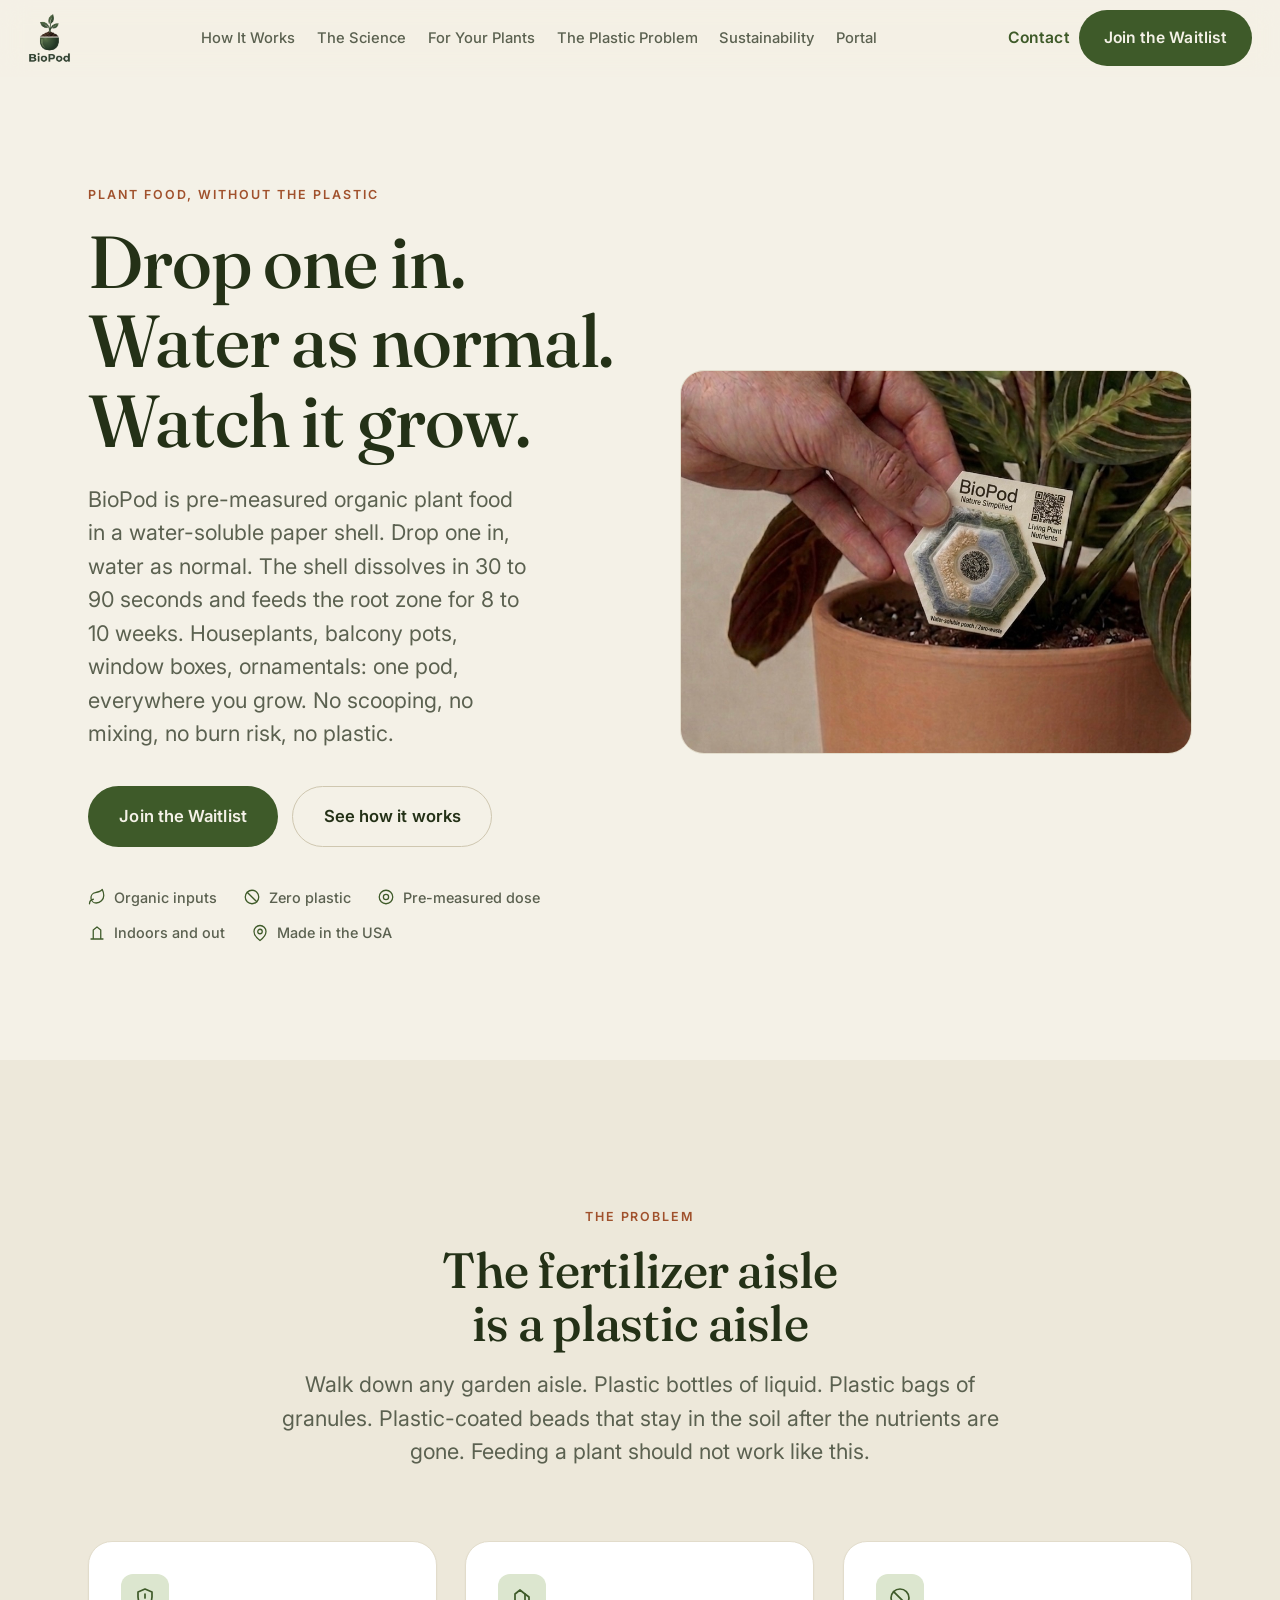
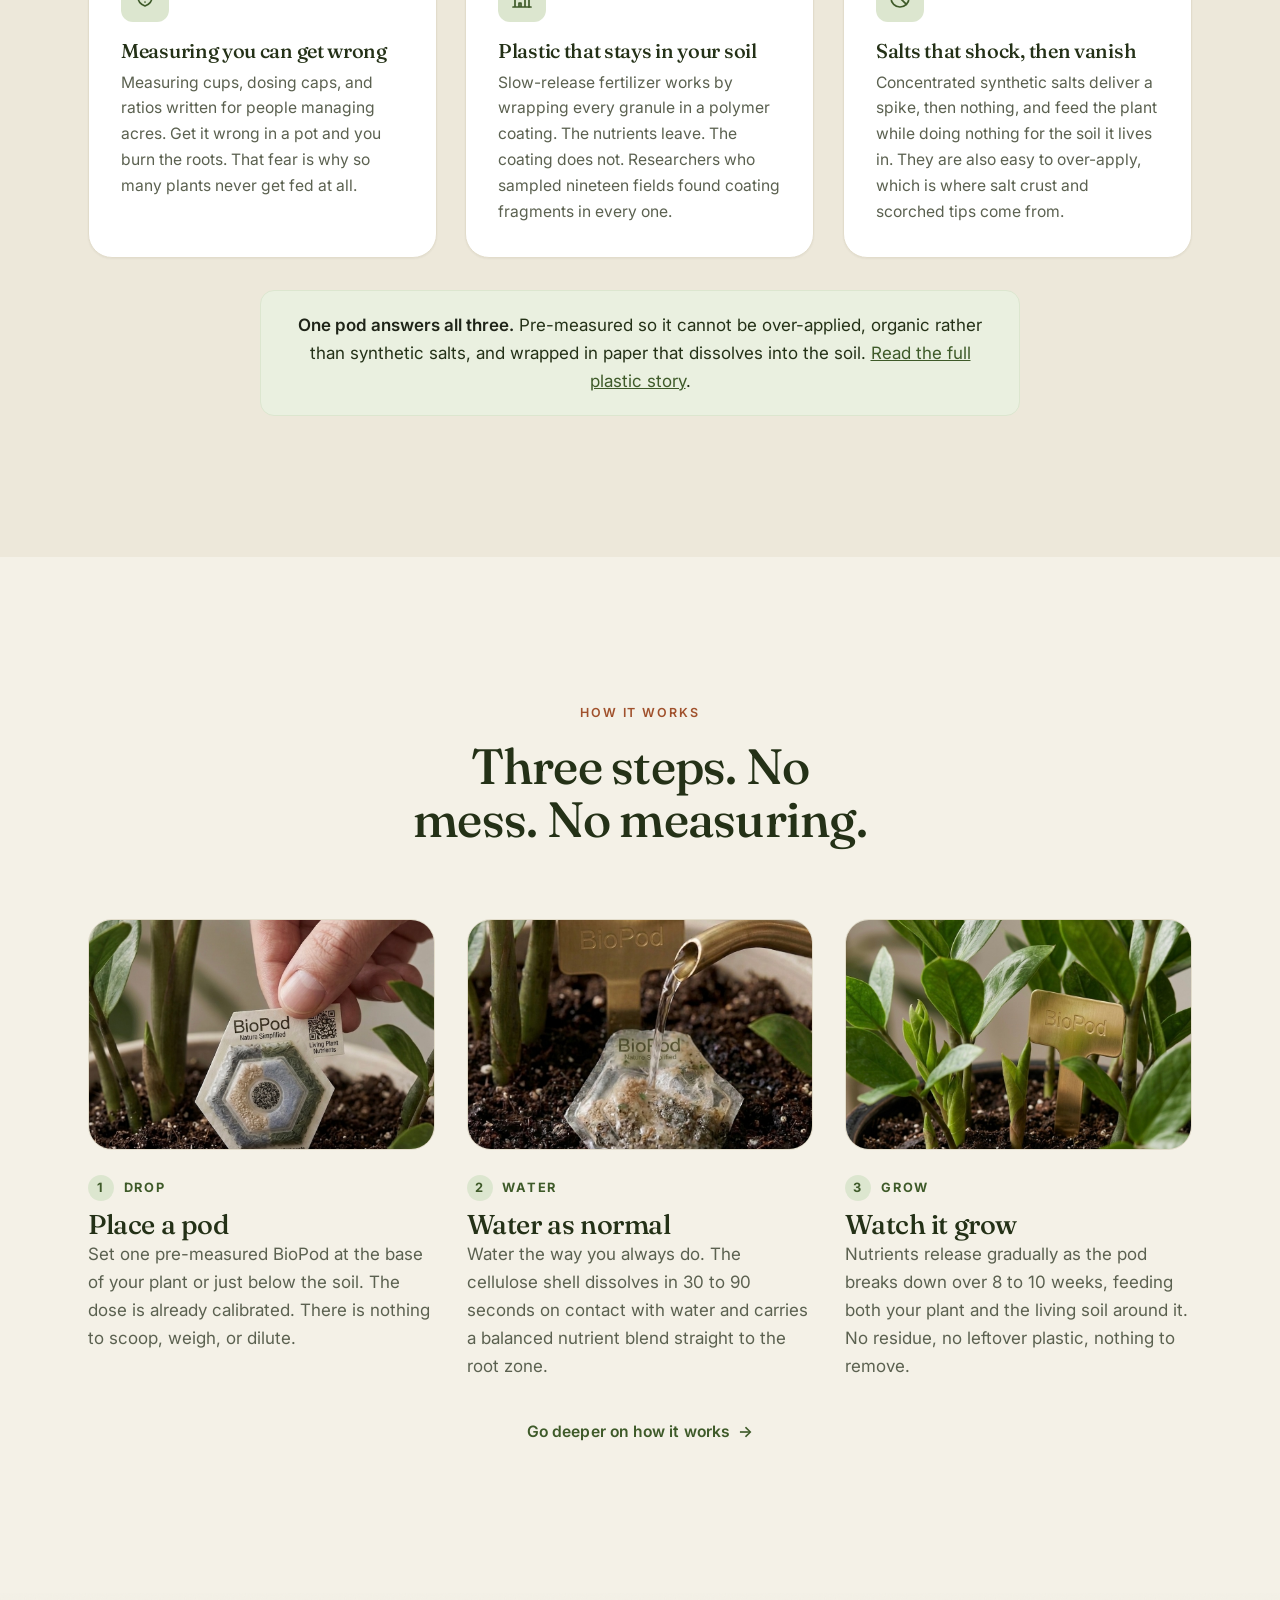
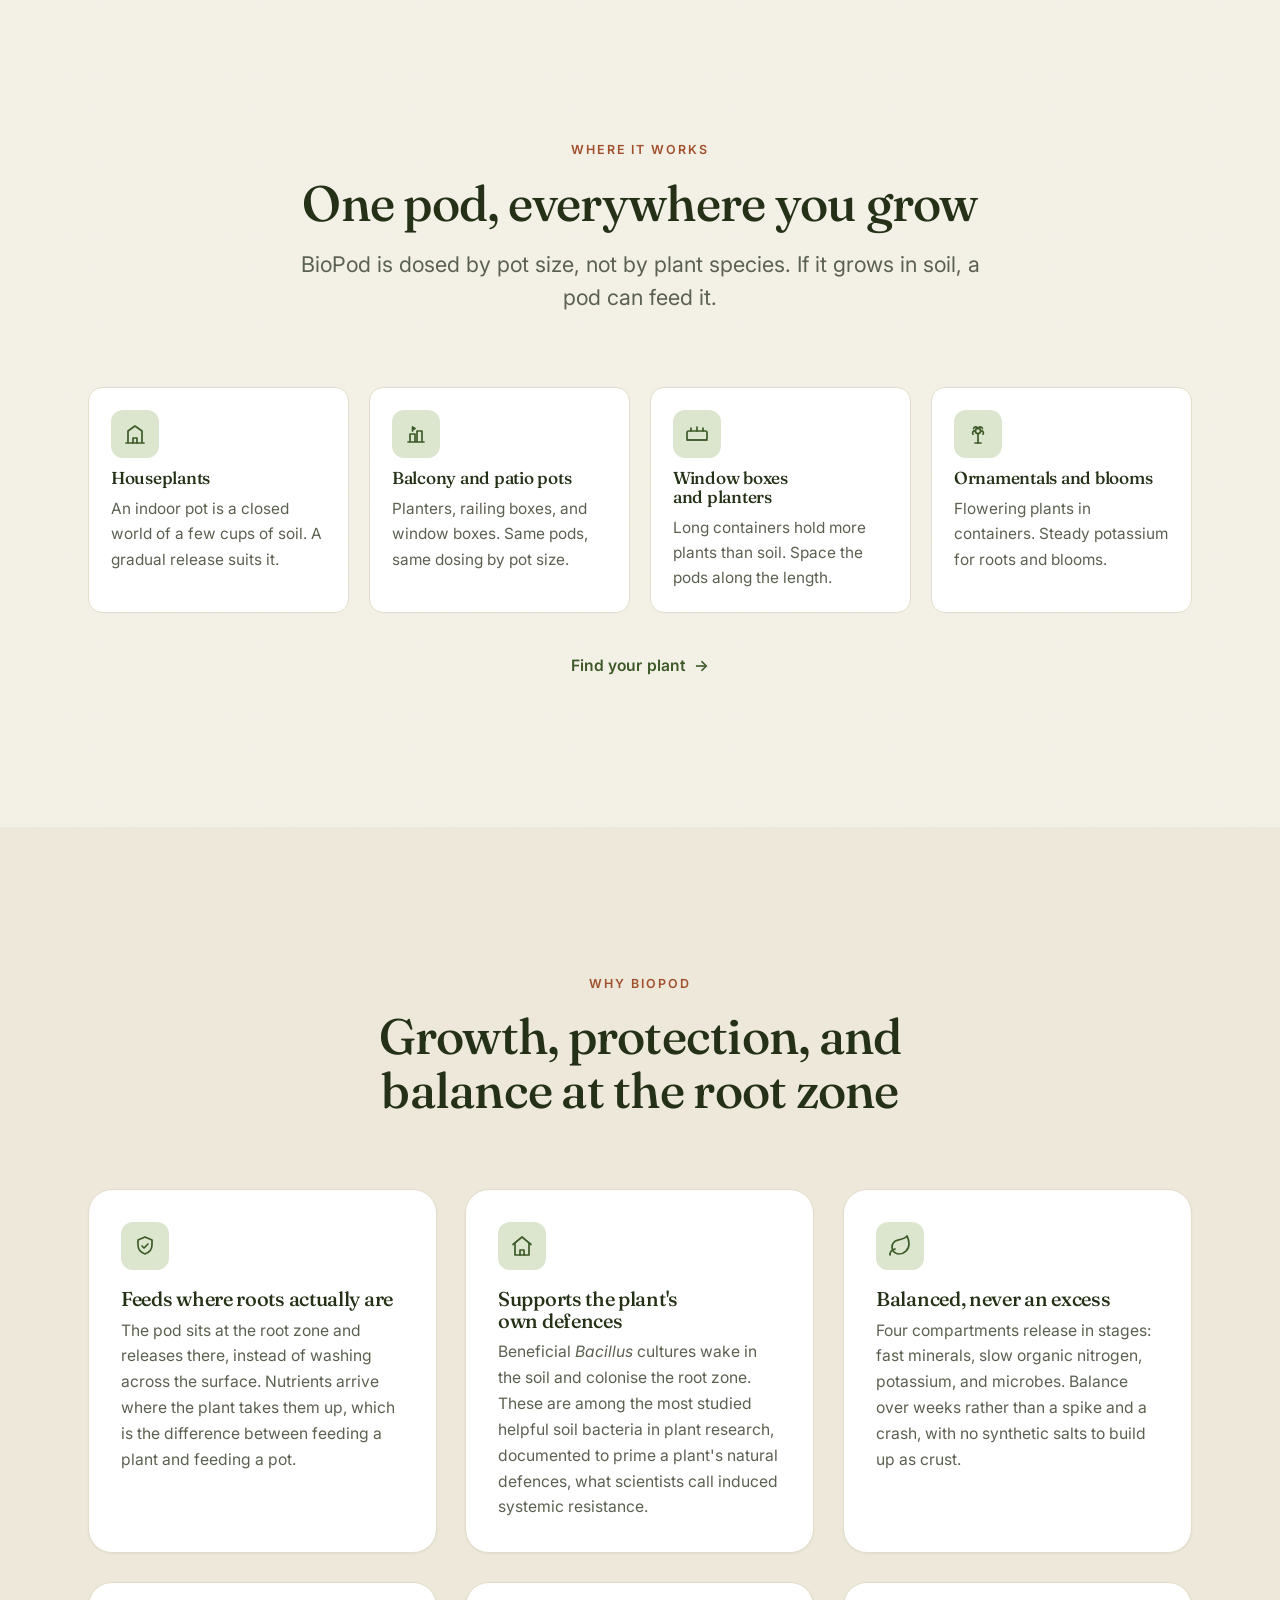
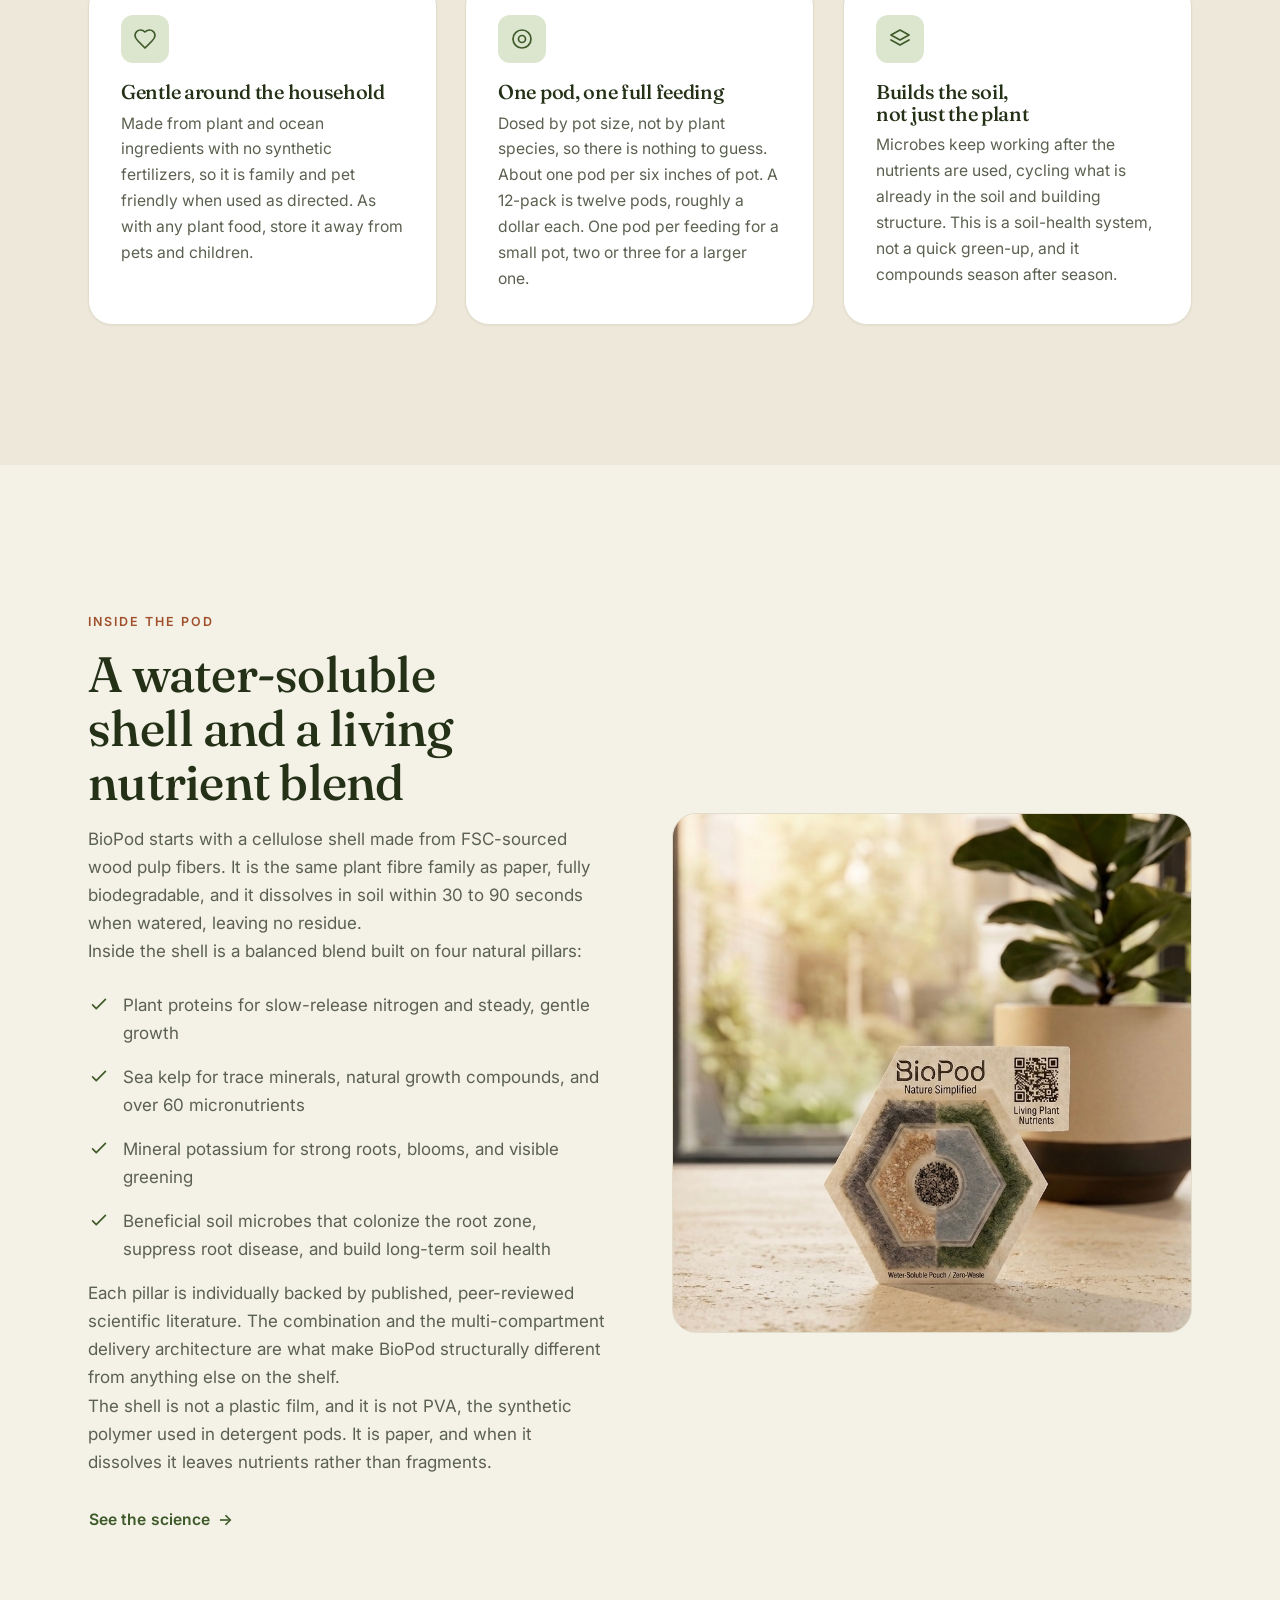
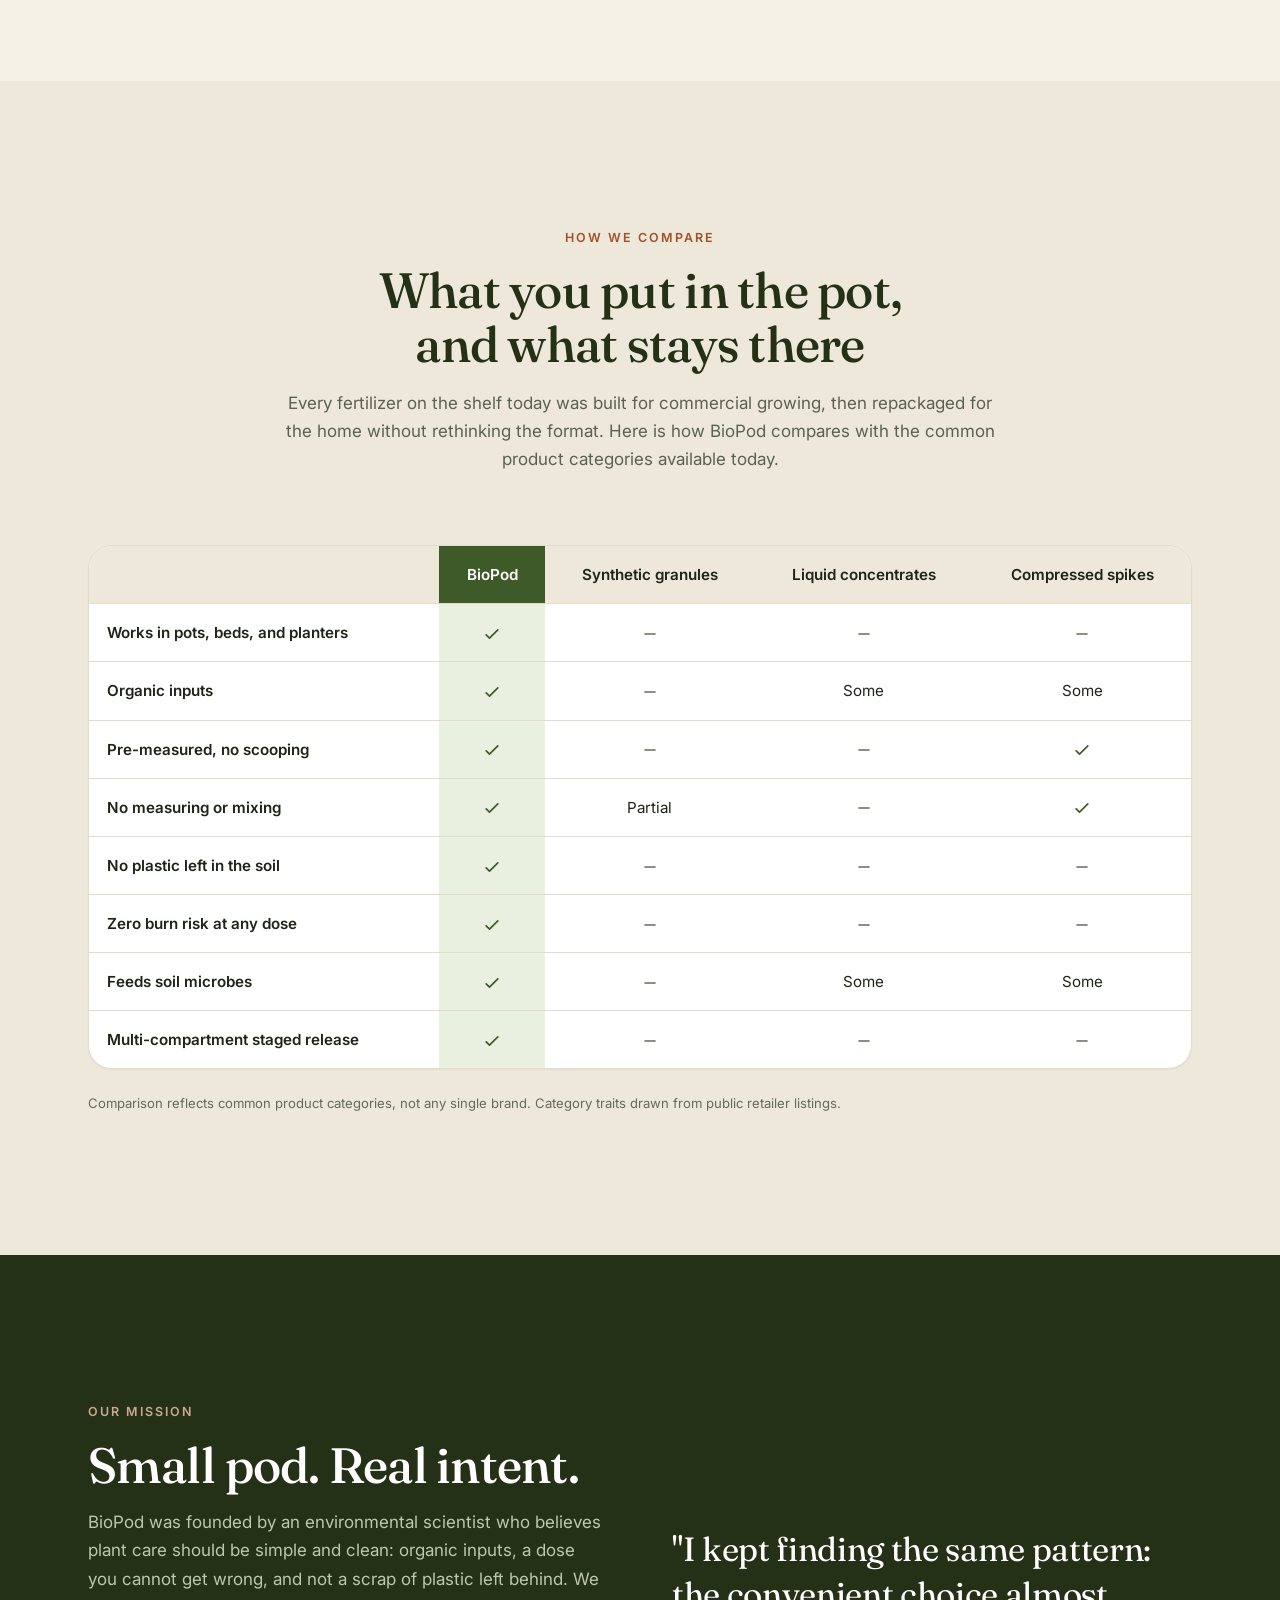
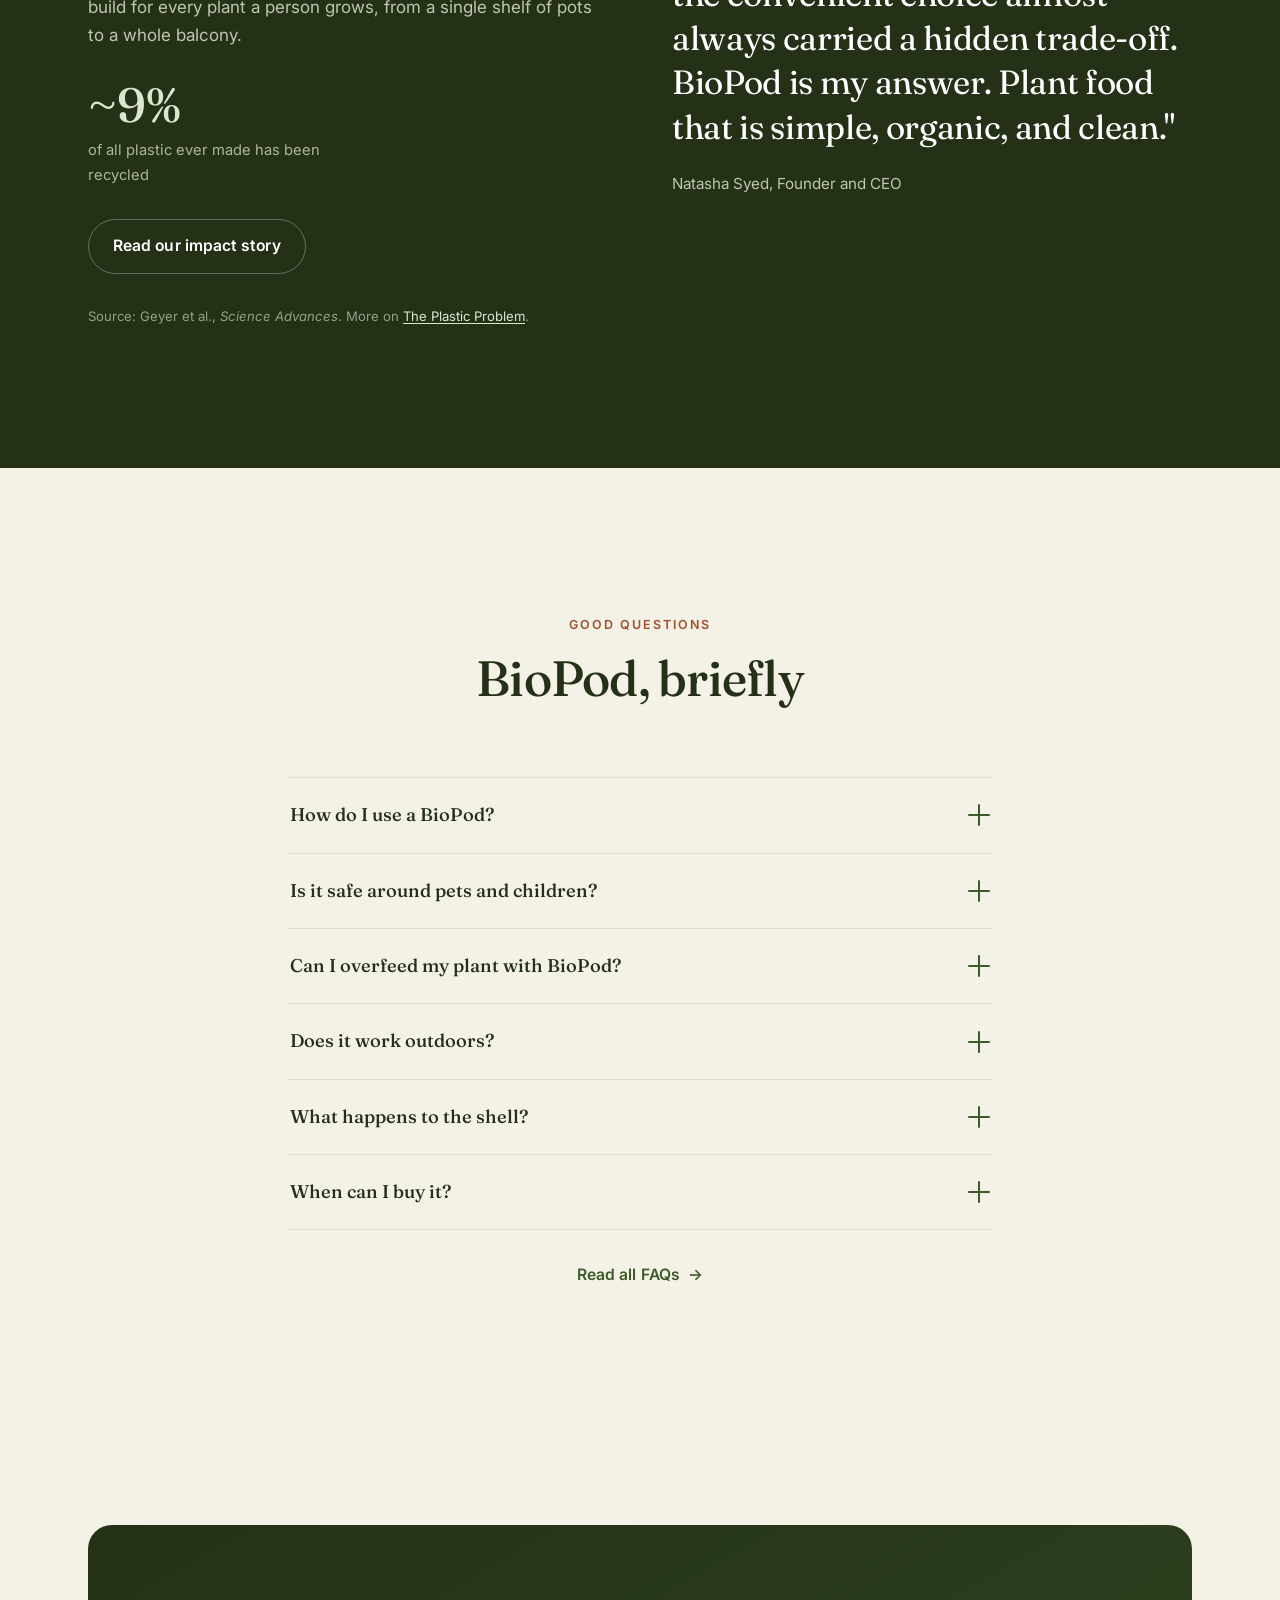
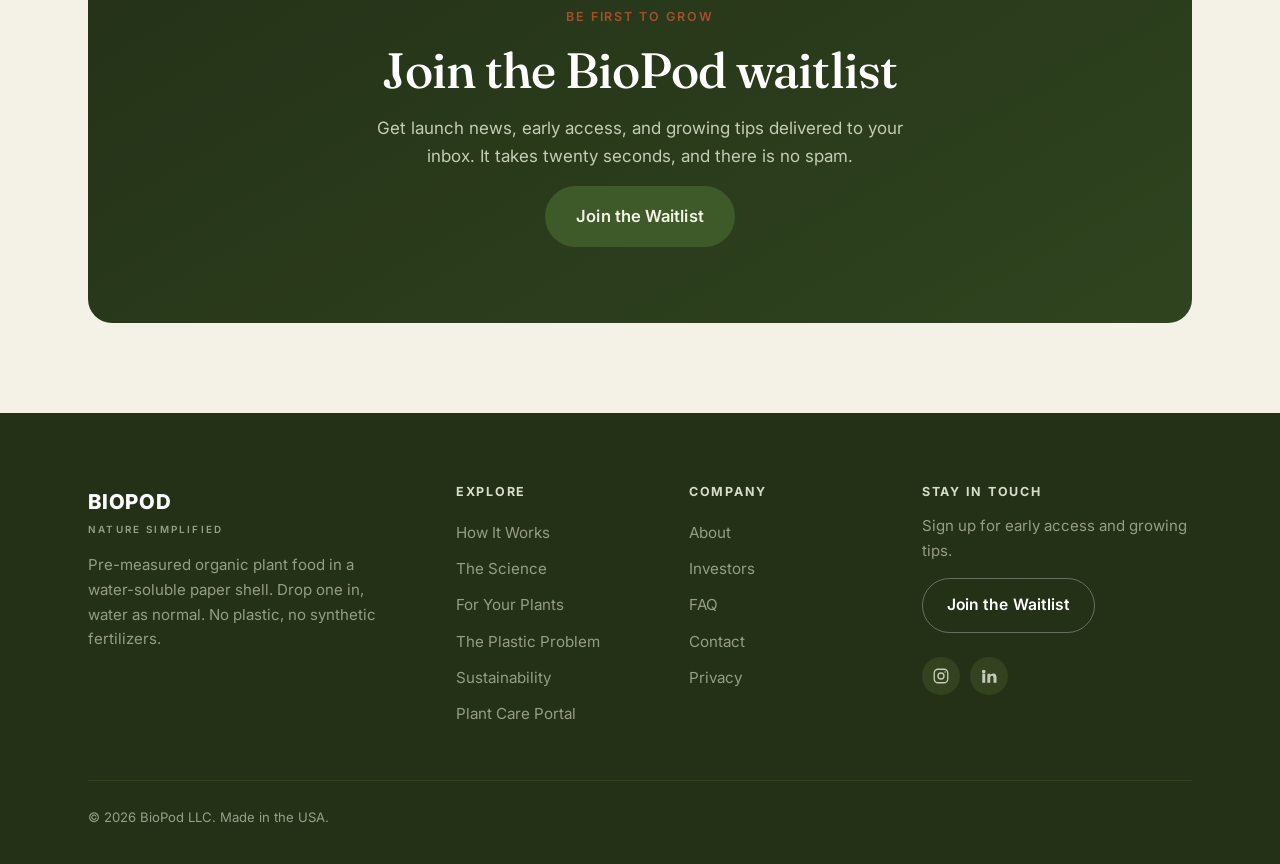
==== commit d911986f: "Generalise plant language, drop unverified guidance, add scroll motion Content - Remove all edible-c" ====
--- a/website/index.html
+++ b/website/index.html
@@ -5,7 +5,7 @@
   <meta name="viewport" content="width=device-width, initial-scale=1.0" />
   <title>BioPod · Organic plant food in a water-soluble paper shell</title>
   <link rel="canonical" href="https://biopodllc.com/" />
-  <meta name="description" content="Organic plant food in a paper shell that dissolves in seconds. Feeds the root zone for 8 to 10 weeks. For houseplants, balconies, ornamentals, herbs, vegetables and garden beds. No plastic, no synthetic fertilizers." />
+  <meta name="description" content="Organic plant food in a paper shell that dissolves in seconds. Feeds the root zone for 8 to 10 weeks. For houseplants, balcony and patio pots, window boxes and ornamentals. No plastic, no synthetic fertilizers." />
   <link rel="icon" href="favicon.ico?v=5" sizes="any" />
   <link rel="icon" type="image/png" href="assets/brand/favicon.png?v=5" />
   <link rel="apple-touch-icon" href="assets/brand/apple-touch-icon.png?v=5" />
@@ -17,9 +17,9 @@
   <link rel="preconnect" href="https://fonts.googleapis.com" />
   <link rel="preconnect" href="https://fonts.gstatic.com" crossorigin />
   <link href="https://fonts.googleapis.com/css2?family=Fraunces:opsz,wght@9..144,400..600&family=Inter:wght@400;500;600;700&family=IBM+Plex+Mono:wght@400;500&display=swap" rel="stylesheet" />
-  <link rel="stylesheet" href="assets/css/styles.css?v=4" />
+  <link rel="stylesheet" href="assets/css/styles.css?v=5" />
   <script type="application/ld+json">
-  {"@context":"https://schema.org","@type":"Organization","name":"BioPod","slogan":"Nature Simplified","url":"https://biopodllc.com/","description":"Pre-measured organic plant food in a water-soluble paper shell, for container and garden plants."}
+  {"@context":"https://schema.org","@type":"Organization","name":"BioPod","slogan":"Nature Simplified","url":"https://biopodllc.com/","description":"Pre-measured organic plant food in a water-soluble paper shell, for container plants indoors and out."}
   </script>
 </head>
 <body>
@@ -49,7 +49,7 @@
         <div class="hero-copy reveal">
           <span class="eyebrow">Plant food, without the plastic</span>
           <h1>Drop one in.<br />Water as normal.<br />Watch it grow.</h1>
-          <p class="lead">BioPod is pre-measured organic plant food in a water-soluble paper shell. Drop one in, water as normal. The shell dissolves in 30 to 90 seconds and feeds the root zone for 8 to 10 weeks. Houseplants, balcony pots, ornamentals, herbs, vegetables, garden beds: one pod, everywhere you grow. No scooping, no mixing, no burn risk, no plastic.</p>
+          <p class="lead">BioPod is pre-measured organic plant food in a water-soluble paper shell. Drop one in, water as normal. The shell dissolves in 30 to 90 seconds and feeds the root zone for 8 to 10 weeks. Houseplants, balcony pots, window boxes, ornamentals: one pod, everywhere you grow. No scooping, no mixing, no burn risk, no plastic.</p>
           <div class="hero-cta">
             <a class="btn btn-primary btn-lg" href="contact.html#waitlist">Join the Waitlist</a>
             <a class="btn btn-outline btn-lg" href="how-it-works.html">See how it works</a>
@@ -64,7 +64,7 @@
         </div>
         <div class="hero-art reveal">
           <figure class="photo" style="aspect-ratio:4/3">
-            <img src="assets/photos/hero-hand-placing.jpg?v=3" alt="A hand placing a BioPod pod into a potted houseplant" width="720" height="720" onerror="this.hidden=true" />
+            <img src="assets/photos/hero-hand-placing.jpg?v=3" alt="A hand placing a BioPod pod into a potted plant" width="720" height="720" onerror="this.hidden=true" />
           </figure>
         </div>
       </div>
@@ -125,7 +125,7 @@
           </div>
           <div class="step reveal">
             <figure class="photo ar-landscape">
-              <img src="assets/photos/step-3-grow.jpg?v=3" alt="A healthy, thriving houseplant" width="900" height="600" loading="lazy" onerror="this.hidden=true" />
+              <img src="assets/photos/step-3-grow.jpg?v=3" alt="A healthy, thriving plant" width="900" height="600" loading="lazy" onerror="this.hidden=true" />
             </figure>
             <span class="step-k"><span class="n">3</span> Grow</span>
             <h3>Watch it grow</h3>
@@ -144,11 +144,11 @@
           <h2>One pod, everywhere you grow</h2>
           <p class="lead">BioPod is dosed by pot size, not by plant species. If it grows in soil, a pod can feed it.</p>
         </div>
-        <div class="contexts reveal">
+        <div class="contexts four reveal">
           <div class="context">
             <span class="icon-chip"><svg class="ico" viewBox="0 0 24 24"><path d="M3 21h18M5 21V9l7-5 7 5v12"/><path d="M10 21v-5h4v5"/></svg></span>
             <h3>Houseplants</h3>
-            <p>Pothos to fiddle leaf fig. A gradual release suits the closed world of an indoor pot.</p>
+            <p>An indoor pot is a closed world of a few cups of soil. A gradual release suits it.</p>
           </div>
           <div class="context">
             <span class="icon-chip"><svg class="ico" viewBox="0 0 24 24"><path d="M4 20h16M6 20v-8h5v8M13 20v-11h5v11"/><path d="M8.5 9V5M8.5 5l2.5 1.5L8.5 8"/></svg></span>
@@ -156,19 +156,14 @@
             <p>Planters, railing boxes, and window boxes. Same pods, same dosing by pot size.</p>
           </div>
           <div class="context">
-            <span class="icon-chip"><svg class="ico" viewBox="0 0 24 24"><path d="M12 21V9"/><path d="M12 9c0-3 2-5 5-5 0 3-2 5-5 5Z"/><path d="M12 13c0-2.5-1.8-4.5-4.5-4.5 0 2.7 2 4.5 4.5 4.5Z"/><path d="M8 21h8"/></svg></span>
-            <h3>Herbs and vegetables</h3>
-            <p>Basil, peppers, patio tomatoes. Plant and ocean ingredients, nothing synthetic added.</p>
+            <span class="icon-chip"><svg class="ico" viewBox="0 0 24 24"><rect x="2" y="9" width="20" height="9" rx="1.5"/><path d="M6 9V6M12 9V5M18 9V6"/><path d="M2 18h20"/></svg></span>
+            <h3>Window boxes and planters</h3>
+            <p>Long containers hold more plants than soil. Space the pods along the length.</p>
           </div>
           <div class="context">
             <span class="icon-chip"><svg class="ico" viewBox="0 0 24 24"><circle cx="12" cy="9" r="2.6"/><path d="M12 6.4c1.2-2.2 4-2 4.4.3M12 6.4C10.8 4.2 8 4.4 7.6 6.7M14.6 9c2.2-.6 3.6 1.6 2.4 3.2M9.4 9c-2.2-.6-3.6 1.6-2.4 3.2M12 11.6V21"/><path d="M9 21h6"/></svg></span>
             <h3>Ornamentals and blooms</h3>
-            <p>Roses, hydrangeas, flowering containers. Steady potassium for roots and blooms.</p>
-          </div>
-          <div class="context">
-            <span class="icon-chip"><svg class="ico" viewBox="0 0 24 24"><path d="M3 17h18M3 21h18"/><path d="M6 17c0-4 2-6 6-6s6 2 6 6"/><path d="M12 11V4"/></svg></span>
-            <h3>Garden beds and borders</h3>
-            <p>Tuck a pod at the root zone of each young transplant or heavy feeder as you plant.</p>
+            <p>Flowering plants in containers. Steady potassium for roots and blooms.</p>
           </div>
         </div>
         <p class="center mt-4 reveal"><a class="btn btn-text" href="for-your-plants.html">Find your plant <span class="arrow">&rarr;</span></a></p>
@@ -256,7 +251,7 @@
         <div class="reveal">
           <span class="eyebrow">Our mission</span>
           <h2>Small pod. Real intent.</h2>
-          <p class="mt-2">BioPod was founded by an environmental scientist who believes plant care should be simple and clean: organic inputs, a dose you cannot get wrong, and not a scrap of plastic left behind. We build for every plant a person grows, from a shelf of houseplants to a row of tomatoes.</p>
+          <p class="mt-2">BioPod was founded by an environmental scientist who believes plant care should be simple and clean: organic inputs, a dose you cannot get wrong, and not a scrap of plastic left behind. We build for every plant a person grows, from a single shelf of pots to a whole balcony.</p>
           <div class="stats mt-4">
             <div class="stat"><div class="num">~9%</div><div class="lbl">of all plastic ever made has been recycled</div></div>
           </div>
@@ -281,7 +276,7 @@
           <div class="acc-item"><button class="acc-q" aria-expanded="false">How do I use a BioPod?<span class="pm"></span></button><div class="acc-a"><div class="acc-a-inner">Place one pod at the base of your plant or just below the soil surface, then water as you normally would. The shell dissolves in 30 to 90 seconds and the nutrients release into the root zone over 8 to 10 weeks. Dose by pot size, about one pod per six inches. A 12-pack is twelve feedings, roughly a dollar each.</div></div></div>
           <div class="acc-item"><button class="acc-q" aria-expanded="false">Is it safe around pets and children?<span class="pm"></span></button><div class="acc-a"><div class="acc-a-inner">BioPod is made from natural plant and ocean ingredients with no synthetic fertilizers, and it is family and pet friendly when used as directed. As with any plant food, store it away from pets and children.</div></div></div>
           <div class="acc-item"><button class="acc-q" aria-expanded="false">Can I overfeed my plant with BioPod?<span class="pm"></span></button><div class="acc-a"><div class="acc-a-inner">It is very hard to. The organic blend releases gradually and does not deliver the salt shock that makes concentrated synthetics risky. Follow the pot-size guidance; extra pods will not make a plant grow faster.</div></div></div>
-          <div class="acc-item"><button class="acc-q" aria-expanded="false">Does it work outdoors?<span class="pm"></span></button><div class="acc-a"><div class="acc-a-inner">Yes. Balcony and patio pots, window boxes, ornamentals, container herbs and vegetables, and garden beds all use the same pods and the same pot-size dosing. Outdoors in hot weather plants drink more, so check at the eight week mark rather than ten.</div></div></div>
+          <div class="acc-item"><button class="acc-q" aria-expanded="false">Does it work outdoors?<span class="pm"></span></button><div class="acc-a"><div class="acc-a-inner">Yes. Balcony and patio pots, window boxes, planters and ornamentals all use the same pods and the same pot-size dosing. Outdoors in hot weather plants drink more, so check at the eight week mark rather than ten.</div></div></div>
           <div class="acc-item"><button class="acc-q" aria-expanded="false">What happens to the shell?<span class="pm"></span></button><div class="acc-a"><div class="acc-a-inner">The shell is made from FSC-sourced wood pulp cellulose, the same fiber family as paper. It dissolves in soil within 30 to 90 seconds when watered, biodegrades fully, and leaves zero residue. No plastic, no microplastics.</div></div></div>
           <div class="acc-item"><button class="acc-q" aria-expanded="false">When can I buy it?<span class="pm"></span></button><div class="acc-a"><div class="acc-a-inner">Join the waitlist and you'll be first in line, with early access the moment BioPod is available.</div></div></div>
         </div>
@@ -316,6 +311,6 @@
     </div>
   </footer>
 
-  <script src="assets/js/main.js" defer></script>
+  <script src="assets/js/main.js?v=2" defer></script>
 </body>
 </html>
--- a/website/assets/css/styles.css
+++ b/website/assets/css/styles.css
@@ -440,7 +440,7 @@
 .contexts { display: grid; gap: 20px; grid-template-columns: 1fr; }
 @media (min-width: 700px) { .contexts { grid-template-columns: repeat(2, 1fr); } }
 @media (min-width: 1000px) { .contexts { grid-template-columns: repeat(3, 1fr); } }
-@media (min-width: 1040px) { .contexts.four { grid-template-columns: repeat(4, 1fr); } }
+@media (min-width: 1000px) { .contexts.four { grid-template-columns: repeat(4, 1fr); } }
 .context {
   background: var(--white); border: 1px solid var(--line); border-radius: var(--radius);
   padding: 22px; display: flex; flex-direction: column; gap: .5rem;
@@ -512,3 +512,40 @@
   .context { transition: none; }
   .context:hover { transform: none; }
 }
+
+/* ================= Motion layer =================
+   Everything here is additive and gated behind .js, so the page is fully
+   readable with JavaScript off. All of it is disabled under
+   prefers-reduced-motion at the bottom of this block. */
+
+/* Children of a revealing container cascade in one after another. */
+.js .stagger > * {
+  opacity: 0; transform: translateY(14px);
+  transition: opacity .55s var(--ease), transform .55s var(--ease);
+  transition-delay: calc(var(--i, 0) * 80ms);
+}
+.js .stagger.in > * { opacity: 1; transform: none; }
+
+/* Thin reading-progress bar pinned to the very top of the viewport. */
+.scroll-progress {
+  position: fixed; top: 0; left: 0; right: 0; height: 3px; z-index: 300;
+  background: linear-gradient(90deg, var(--green-500), var(--green-700));
+  transform: scaleX(0); transform-origin: 0 50%;
+  pointer-events: none; will-change: transform;
+}
+
+/* Photos settle out of a very slight zoom as they come into view. */
+.js .photo.reveal > img { transform: scale(1.05); transition: transform 1.2s var(--ease); }
+.js .photo.reveal.in > img { transform: none; }
+
+/* Keeps counting numbers from jittering as digits change width. */
+.stat .num { font-variant-numeric: tabular-nums; }
+
+/* Cards lift a touch more decisively on hover. */
+.context, .card { will-change: transform; }
+
+@media (prefers-reduced-motion: reduce) {
+  .js .stagger > * { opacity: 1 !important; transform: none !important; transition: none !important; }
+  .js .photo.reveal > img { transform: none !important; transition: none !important; }
+  .scroll-progress { display: none; }
+}
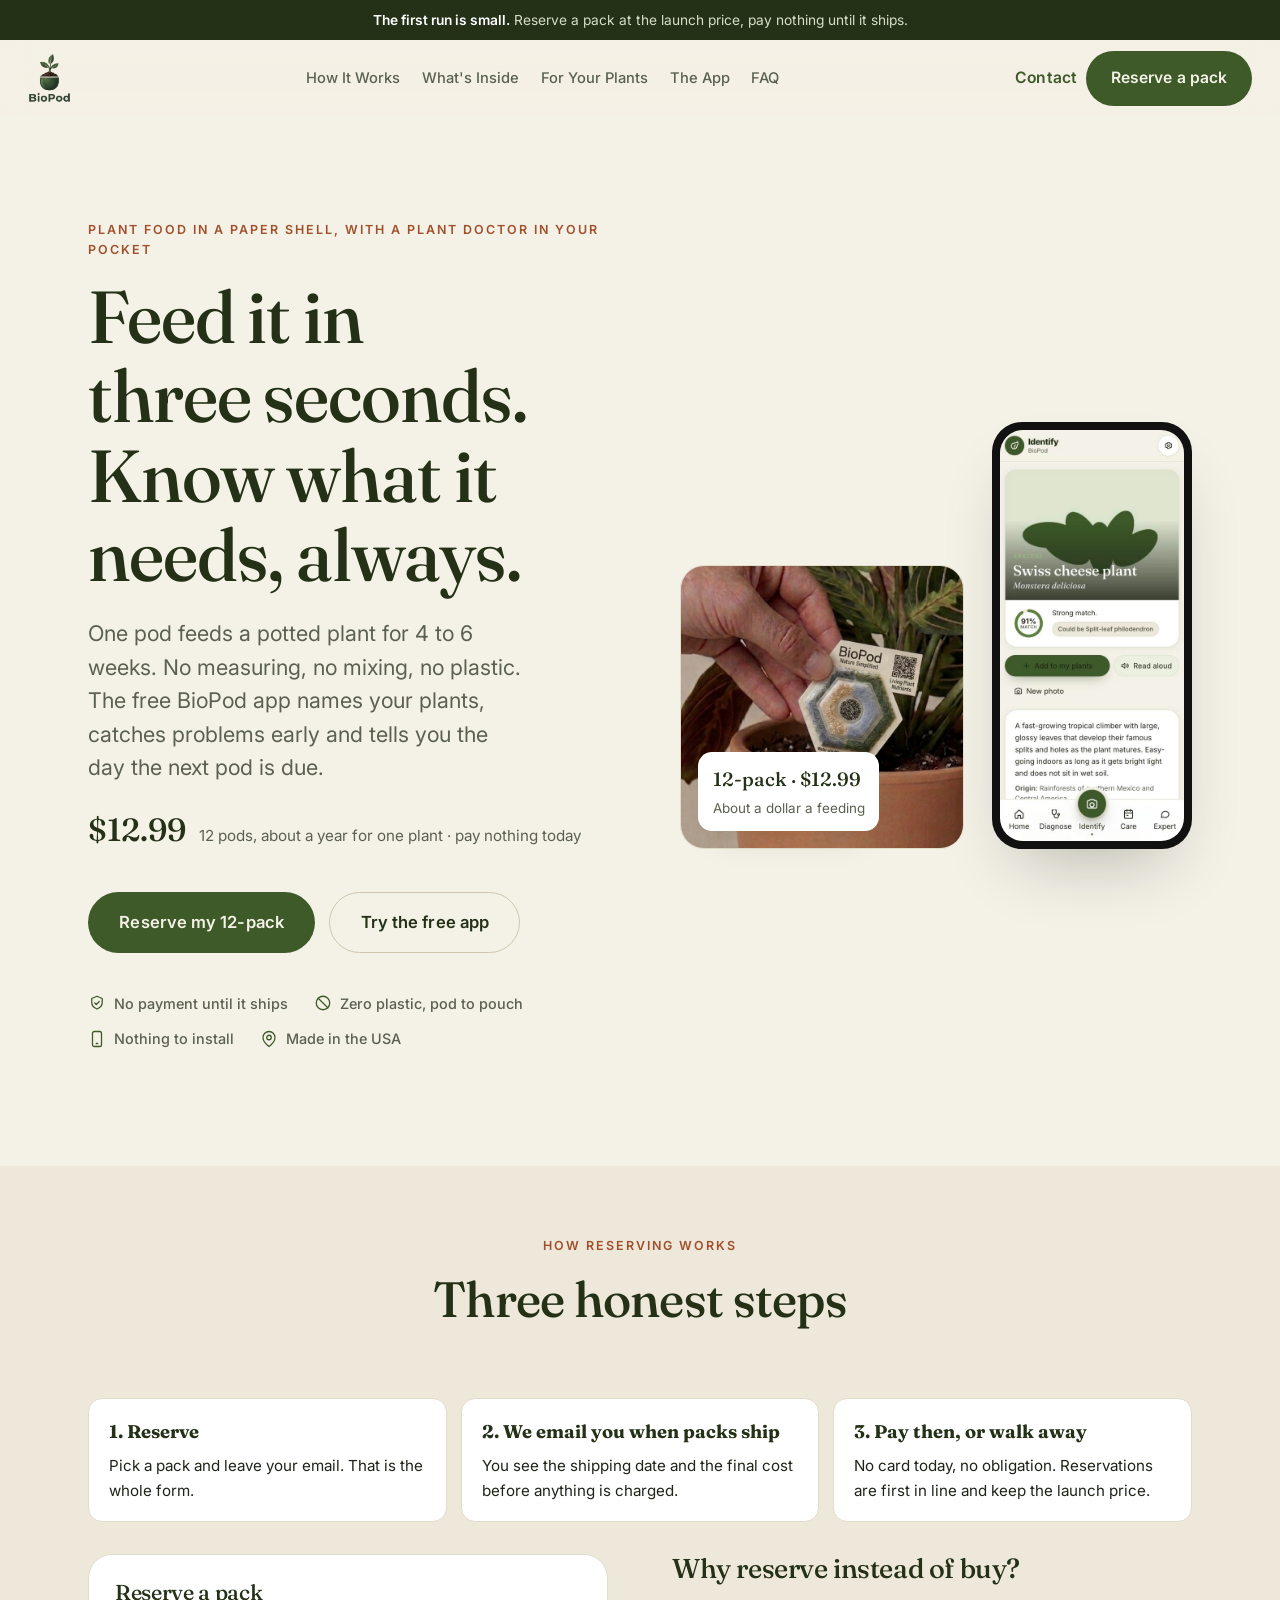
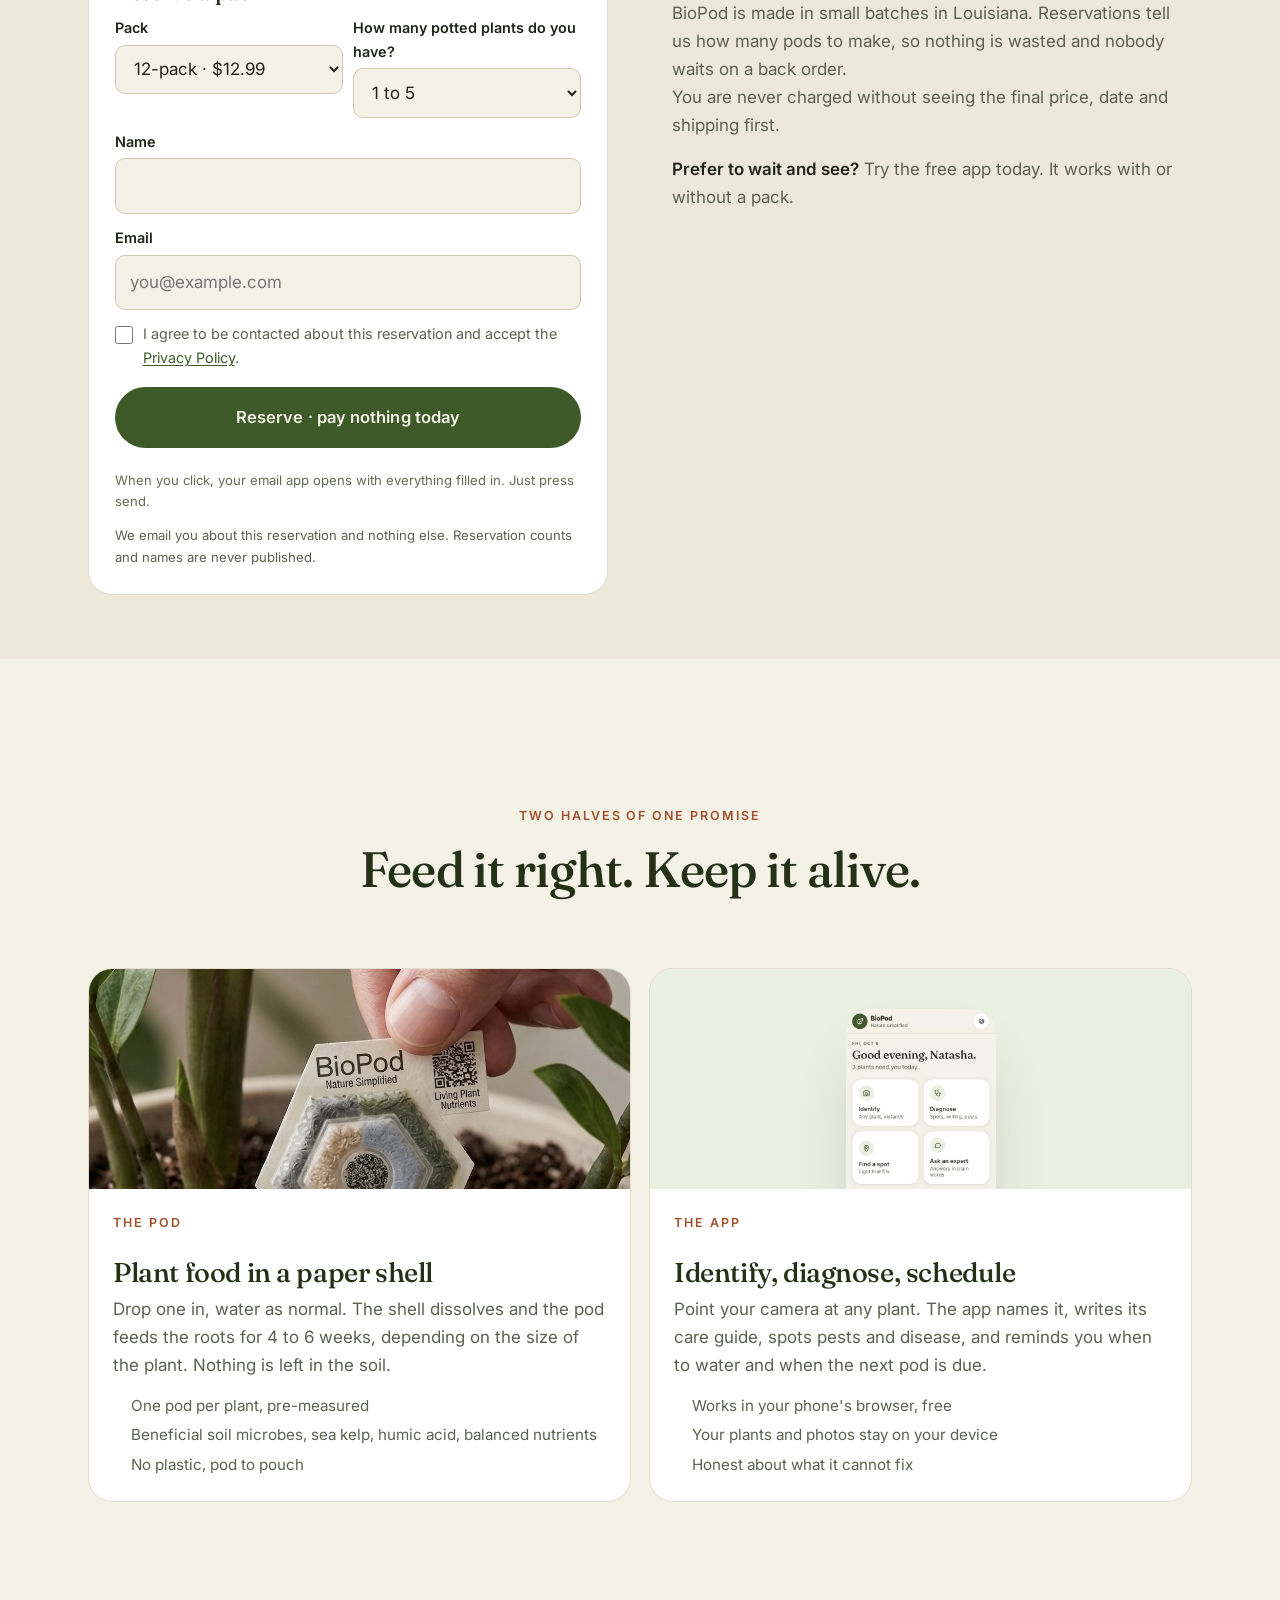
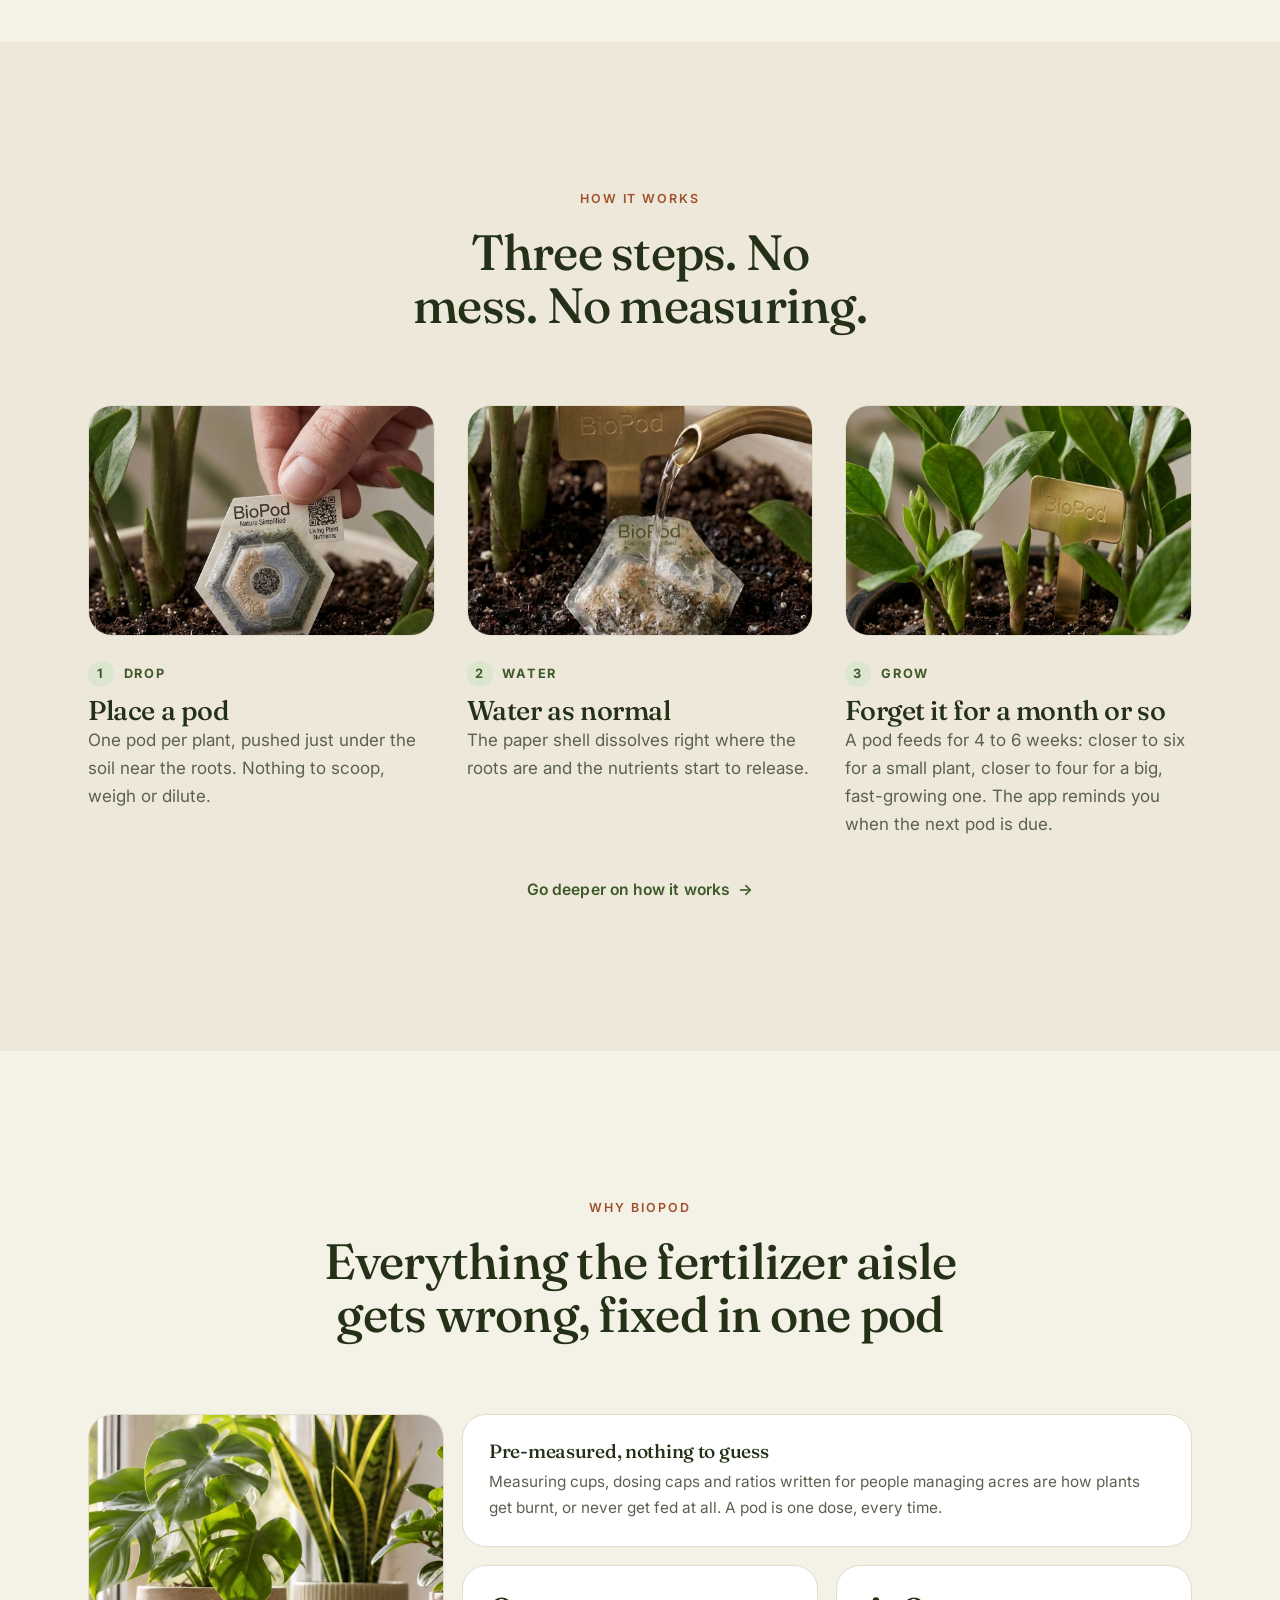
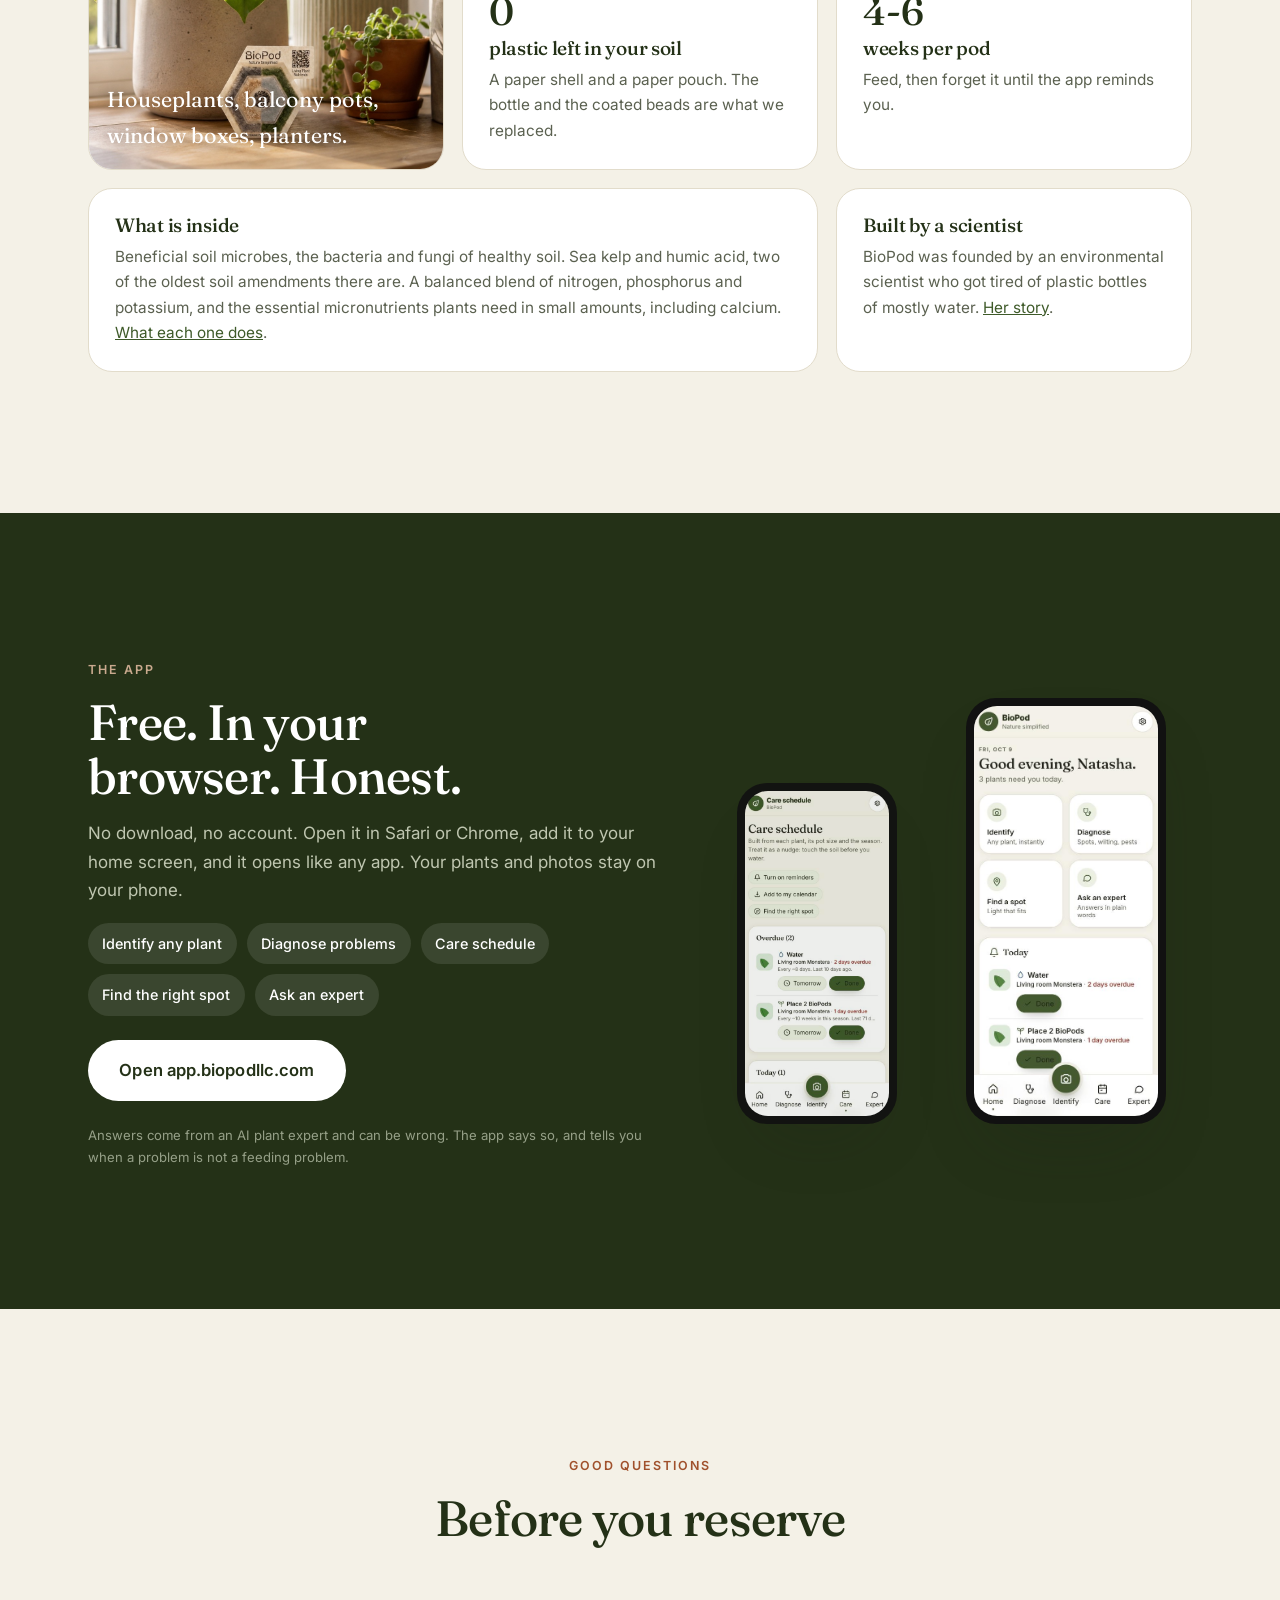
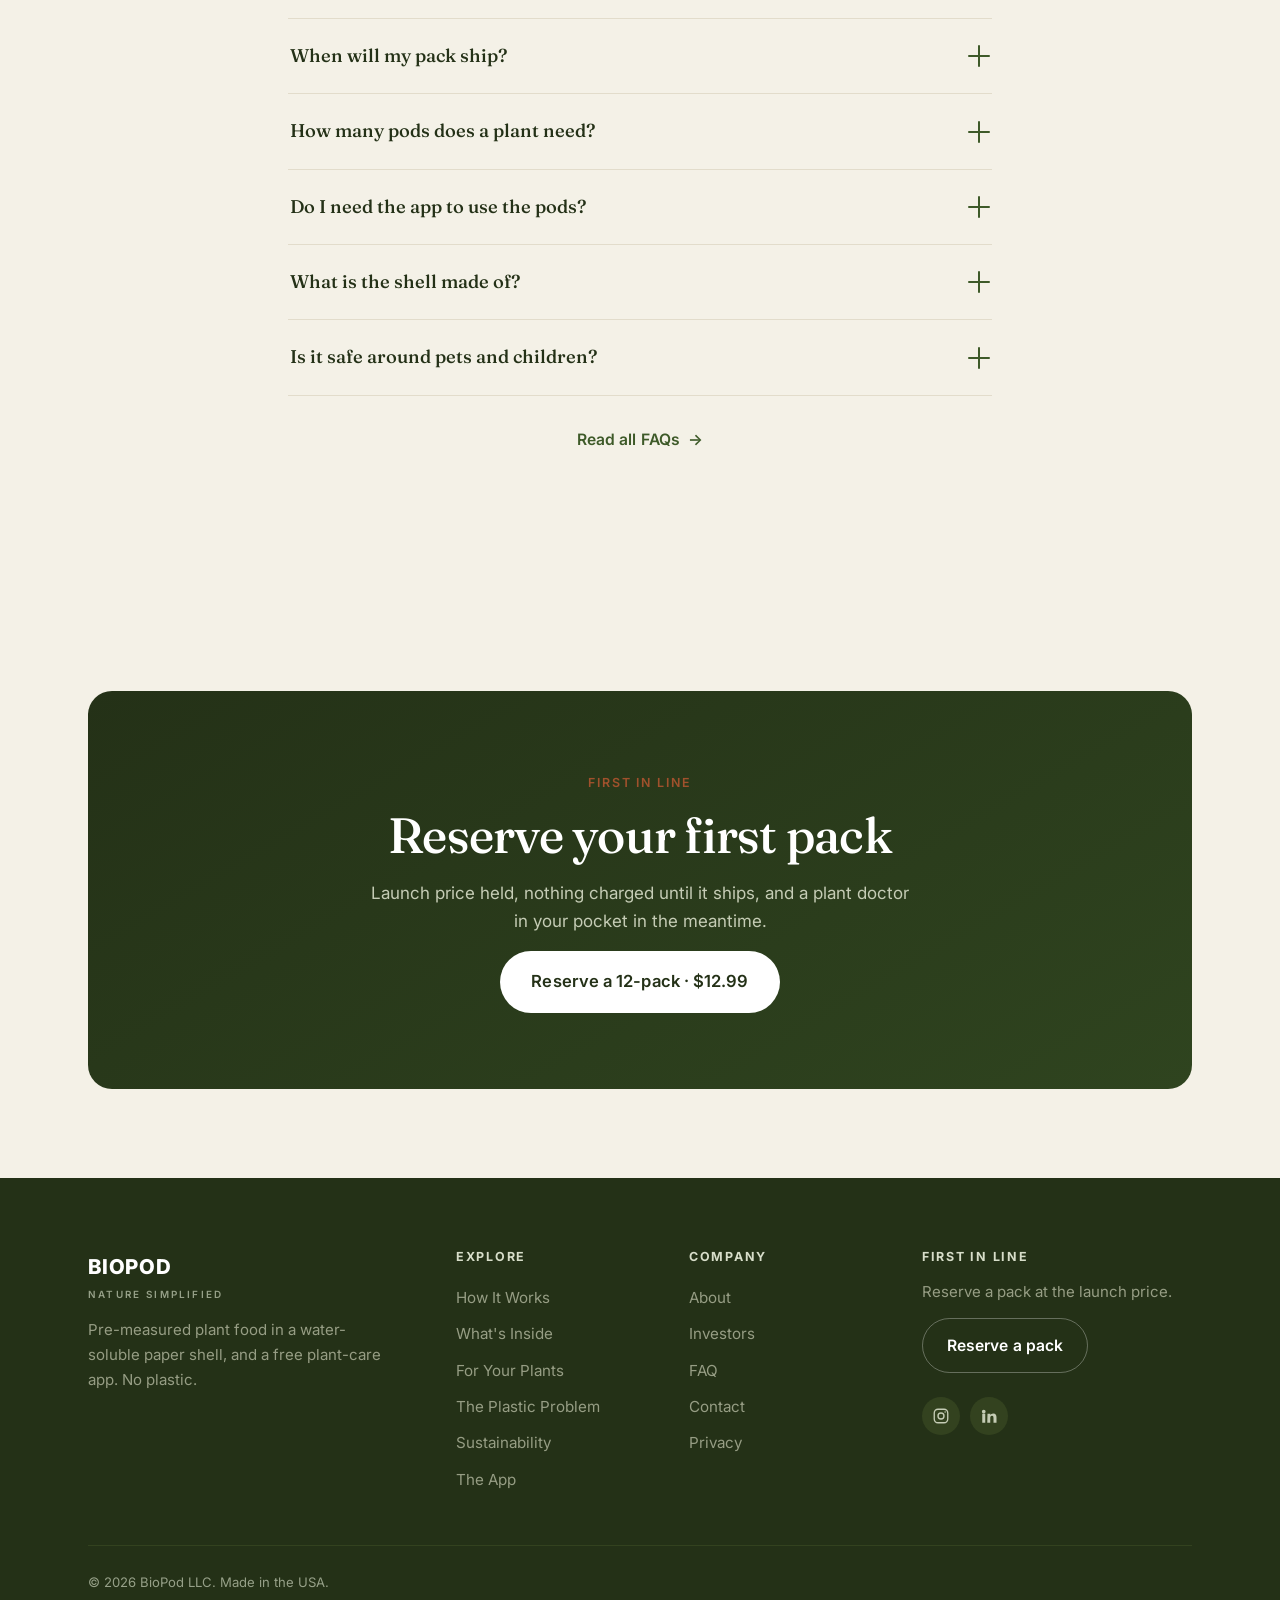
==== commit 9417c44c: "Reserve-first homepage with the free app, and corrected product facts on every page Homepage: one pr" ====
--- a/website/index.html
+++ b/website/index.html
@@ -3,42 +3,43 @@
 <head>
   <meta charset="UTF-8" />
   <meta name="viewport" content="width=device-width, initial-scale=1.0" />
-  <title>BioPod · Organic plant food in a water-soluble paper shell</title>
+  <title>BioPod · Plant food in a paper shell, with a plant doctor in your pocket</title>
   <link rel="canonical" href="https://biopodllc.com/" />
-  <meta name="description" content="Organic plant food in a paper shell that dissolves in seconds. Feeds the root zone for 8 to 10 weeks. For houseplants, balcony and patio pots, window boxes and ornamentals. No plastic, no synthetic fertilizers." />
+  <meta name="description" content="Pre-measured plant food in a paper shell that dissolves when you water. One pod feeds a potted plant for 4 to 6 weeks. No measuring, no plastic. The free BioPod app identifies plants, diagnoses problems and schedules every feeding." />
   <link rel="icon" href="favicon.ico?v=5" sizes="any" />
   <link rel="icon" type="image/png" href="assets/brand/favicon.png?v=5" />
   <link rel="apple-touch-icon" href="assets/brand/apple-touch-icon.png?v=5" />
   <meta property="og:title" content="BioPod · Nature Simplified" />
-  <meta property="og:description" content="Pre-measured organic plant food in a water-soluble paper shell. Drop one in, water as normal. For every plant you grow." />
+  <meta property="og:description" content="Pre-measured plant food in a water-soluble paper shell. Drop one in, water as normal. Plus a free app that knows what your plants need." />
   <meta property="og:type" content="website" />
   <meta property="og:url" content="https://biopodllc.com/" />
   <meta name="twitter:card" content="summary_large_image" />
   <link rel="preconnect" href="https://fonts.googleapis.com" />
   <link rel="preconnect" href="https://fonts.gstatic.com" crossorigin />
   <link href="https://fonts.googleapis.com/css2?family=Fraunces:opsz,wght@9..144,400..600&family=Inter:wght@400;500;600;700&family=IBM+Plex+Mono:wght@400;500&display=swap" rel="stylesheet" />
-  <link rel="stylesheet" href="assets/css/styles.css?v=5" />
+  <link rel="stylesheet" href="assets/css/styles.css?v=6" />
   <script type="application/ld+json">
-  {"@context":"https://schema.org","@type":"Organization","name":"BioPod","slogan":"Nature Simplified","url":"https://biopodllc.com/","description":"Pre-measured organic plant food in a water-soluble paper shell, for container plants indoors and out."}
+  {"@context":"https://schema.org","@type":"Organization","name":"BioPod","slogan":"Nature Simplified","url":"https://biopodllc.com/","description":"Pre-measured plant food in a water-soluble paper shell for container plants, and a free plant-care app."}
   </script>
 </head>
-<body>
+<body class="has-buybar">
   <a class="skip-link" href="#main">Skip to content</a>
+  <div class="topbar"><strong>The first run is small.</strong> Reserve a pack at the launch price, pay nothing until it ships.</div>
 
   <!-- ===================== HEADER ===================== -->
   <header class="site-header">
     <div class="container nav">
       <a class="brand" href="index.html" aria-label="BioPod, Nature Simplified, home"><img class="brand-logo" src="assets/brand/logo.png?v=2" alt="BioPod" width="49" height="50" /></a>
       <nav class="nav-links" aria-label="Primary">
-        <a href="how-it-works.html">How It Works</a><a href="the-science.html">The Science</a><a href="for-your-plants.html">For Your Plants</a><a href="the-plastic-problem.html">The Plastic Problem</a><a href="sustainability.html">Sustainability</a><a href="portal.html">Portal</a>
+        <a href="how-it-works.html">How It Works</a><a href="the-science.html">What's Inside</a><a href="for-your-plants.html">For Your Plants</a><a href="https://app.biopodllc.com" target="_blank" rel="noopener">The App</a><a href="faq.html">FAQ</a>
       </nav>
       <div class="nav-right">
         <a class="btn btn-text" href="contact.html">Contact</a>
-        <a class="btn btn-primary" href="contact.html#waitlist">Join the Waitlist</a>
+        <a class="btn btn-primary" href="index.html#reserve">Reserve a pack</a>
       </div>
       <button class="nav-toggle" aria-label="Open menu" aria-expanded="false" aria-controls="m-menu"><span></span><span></span><span></span></button>
     </div>
-    <div class="mobile-menu" id="m-menu"><a href="how-it-works.html">How It Works</a><a href="the-science.html">The Science</a><a href="for-your-plants.html">For Your Plants</a><a href="the-plastic-problem.html">The Plastic Problem</a><a href="sustainability.html">Sustainability</a><a href="portal.html">Plant Care Portal</a><a href="about.html">About</a><a href="faq.html">FAQ</a><a href="investors.html">Investors</a><a href="contact.html">Contact</a><a class="btn btn-primary" href="contact.html#waitlist">Join the Waitlist</a></div>
+    <div class="mobile-menu" id="m-menu"><a href="how-it-works.html">How It Works</a><a href="the-science.html">What's Inside</a><a href="for-your-plants.html">For Your Plants</a><a href="https://app.biopodllc.com" target="_blank" rel="noopener">The App</a><a href="the-plastic-problem.html">The Plastic Problem</a><a href="sustainability.html">Sustainability</a><a href="about.html">About</a><a href="faq.html">FAQ</a><a href="investors.html">Investors</a><a href="contact.html">Contact</a><a class="btn btn-primary" href="index.html#reserve">Reserve a pack</a></div>
   </header>
 
   <main id="main">
@@ -47,60 +48,84 @@
     <section class="hero">
       <div class="container hero-grid">
         <div class="hero-copy reveal">
-          <span class="eyebrow">Plant food, without the plastic</span>
-          <h1>Drop one in.<br />Water as normal.<br />Watch it grow.</h1>
-          <p class="lead">BioPod is pre-measured organic plant food in a water-soluble paper shell. Drop one in, water as normal. The shell dissolves in 30 to 90 seconds and feeds the root zone for 8 to 10 weeks. Houseplants, balcony pots, window boxes, ornamentals: one pod, everywhere you grow. No scooping, no mixing, no burn risk, no plastic.</p>
+          <span class="eyebrow">Plant food in a paper shell, with a plant doctor in your pocket</span>
+          <h1>Feed it in three seconds. Know what it needs, always.</h1>
+          <p class="lead">One pod feeds a potted plant for 4 to 6 weeks. No measuring, no mixing, no plastic. The free BioPod app names your plants, catches problems early and tells you the day the next pod is due.</p>
+          <div class="price-line"><span class="big">$12.99</span><span class="sub">12 pods, about a year for one plant · pay nothing today</span></div>
           <div class="hero-cta">
-            <a class="btn btn-primary btn-lg" href="contact.html#waitlist">Join the Waitlist</a>
-            <a class="btn btn-outline btn-lg" href="how-it-works.html">See how it works</a>
+            <a class="btn btn-primary btn-lg" href="#reserve">Reserve my 12-pack</a>
+            <a class="btn btn-outline btn-lg" href="https://app.biopodllc.com" target="_blank" rel="noopener">Try the free app</a>
           </div>
           <div class="trust-strip">
-            <span class="item"><svg class="ico" viewBox="0 0 24 24"><path d="M11 20A7 7 0 0 1 9.8 6.1C15.5 5 17 4.5 19 2c1 2 2 4.2 2 8 0 5.5-4.8 10-10 10Z"/><path d="M2 21c0-3 1.9-5.4 5.1-6"/></svg> Organic inputs</span>
-            <span class="item"><svg class="ico" viewBox="0 0 24 24"><circle cx="12" cy="12" r="9"/><path d="m5.6 5.6 12.8 12.8"/></svg> Zero plastic</span>
-            <span class="item"><svg class="ico" viewBox="0 0 24 24"><circle cx="12" cy="12" r="9"/><circle cx="12" cy="12" r="3.5"/></svg> Pre-measured dose</span>
-            <span class="item"><svg class="ico" viewBox="0 0 24 24"><path d="M4 20h16M7 20V8l5-4 5 4v12"/></svg> Indoors and out</span>
+            <span class="item"><svg class="ico" viewBox="0 0 24 24"><path d="M12 3 5 6v5c0 5 3.4 7.7 7 9 3.6-1.3 7-4 7-9V6Z"/><path d="m9 12 2 2 4-4"/></svg> No payment until it ships</span>
+            <span class="item"><svg class="ico" viewBox="0 0 24 24"><circle cx="12" cy="12" r="9"/><path d="m5.6 5.6 12.8 12.8"/></svg> Zero plastic, pod to pouch</span>
+            <span class="item"><svg class="ico" viewBox="0 0 24 24"><rect x="6" y="2" width="12" height="20" rx="2.5"/><path d="M11 18h2"/></svg> Nothing to install</span>
             <span class="item"><svg class="ico" viewBox="0 0 24 24"><path d="M20 10c0 6-8 12-8 12s-8-6-8-12a8 8 0 0 1 16 0Z"/><circle cx="12" cy="10" r="3"/></svg> Made in the USA</span>
           </div>
         </div>
-        <div class="hero-art reveal">
-          <figure class="photo" style="aspect-ratio:4/3">
-            <img src="assets/photos/hero-hand-placing.jpg?v=3" alt="A hand placing a BioPod pod into a potted plant" width="720" height="720" onerror="this.hidden=true" />
-          </figure>
-        </div>
-      </div>
-    </section>
-
-    <!-- ===================== PROBLEM ===================== -->
+        <div class="hero-duo reveal">
+          <div class="hero-product">
+            <figure class="photo" style="aspect-ratio:1/1">
+              <img src="assets/photos/hero-hand-placing.jpg?v=3" alt="A hand placing a BioPod pod into a potted plant" width="720" height="720" onerror="this.hidden=true" />
+            </figure>
+            <div class="flag"><b>12-pack · $12.99</b><span>About a dollar a feeding</span></div>
+          </div>
+          <div class="phone"><img src="assets/app/app-identify.jpg" alt="The BioPod app showing a plant it has just identified, with its care guide" width="390" height="844" loading="lazy" /></div>
+        </div>
+      </div>
+    </section>
+
+    <!-- ===================== RESERVE ===================== -->
+    <section class="section section--alt" id="reserve" style="padding-block:64px">
+      <div class="container">
+        <div class="section-head center reveal"><span class="eyebrow">How reserving works</span><h2>Three honest steps</h2></div>
+        <div class="howres reveal">
+          <div class="s"><b>1. Reserve</b>Pick a pack and leave your email. That is the whole form.</div>
+          <div class="s"><b>2. We email you when packs ship</b>You see the shipping date and the final cost before anything is charged.</div>
+          <div class="s"><b>3. Pay then, or walk away</b>No card today, no obligation. Reservations are first in line and keep the launch price.</div>
+        </div>
+        <div class="split mt-4" style="align-items:start">
+          <form class="reserve reveal" data-form aria-label="Reserve a pack">
+            <h3>Reserve a pack</h3>
+            <div class="row">
+              <div><label for="r-pack">Pack</label><select id="r-pack" name="Pack"><option>12-pack · $12.99</option><option>Two 12-packs</option><option>Three 12-packs</option></select></div>
+              <div><label for="r-pots">How many potted plants do you have?</label><select id="r-pots" name="Plants"><option>1 to 5</option><option>6 to 15</option><option>16 to 40</option><option>40 or more</option></select></div>
+            </div>
+            <div><label for="r-name">Name</label><input id="r-name" name="Name" type="text" autocomplete="name" required /></div>
+            <div><label for="r-email">Email</label><input id="r-email" name="Email" type="email" autocomplete="email" placeholder="you@example.com" required /></div>
+            <label class="check"><input type="checkbox" required /> <span>I agree to be contacted about this reservation and accept the <a href="privacy.html">Privacy Policy</a>.</span></label>
+            <button class="btn btn-primary btn-lg" type="submit">Reserve · pay nothing today</button>
+            <p class="fineprint">We email you about this reservation and nothing else. Reservation counts and names are never published.</p>
+          </form>
+          <div class="reveal">
+            <h3>Why reserve instead of buy?</h3>
+            <p class="mt-2">BioPod is made in small batches in Louisiana. Reservations tell us how many pods to make, so nothing is wasted and nobody waits on a back order.</p>
+            <p>You are never charged without seeing the final price, date and shipping first.</p>
+            <p class="mt-2"><strong>Prefer to wait and see?</strong> Try the free app today. It works with or without a pack.</p>
+          </div>
+        </div>
+      </div>
+    </section>
+
+    <!-- ===================== TWO HALVES ===================== -->
+    <section class="section">
+      <div class="container">
+        <div class="section-head center reveal"><span class="eyebrow">Two halves of one promise</span><h2>Feed it right. Keep it alive.</h2></div>
+        <div class="halves">
+          <div class="half reveal">
+            <div class="img"><img src="assets/photos/step-1-drop.jpg?v=3" alt="A BioPod pod resting on the soil at the base of a plant" loading="lazy" /></div>
+            <div class="txt"><span class="eyebrow">The pod</span><h3>Plant food in a paper shell</h3><p>Drop one in, water as normal. The shell dissolves and the pod feeds the roots for 4 to 6 weeks, depending on the size of the plant. Nothing is left in the soil.</p><ul><li>One pod per plant, pre-measured</li><li>Beneficial soil microbes, sea kelp, humic acid, balanced nutrients</li><li>No plastic, pod to pouch</li></ul></div>
+          </div>
+          <div class="half reveal">
+            <div class="img app"><div class="phone"><img src="assets/app/app-home.jpg" alt="The BioPod app home screen with today's watering and feeding tasks" loading="lazy" /></div></div>
+            <div class="txt"><span class="eyebrow">The app</span><h3>Identify, diagnose, schedule</h3><p>Point your camera at any plant. The app names it, writes its care guide, spots pests and disease, and reminds you when to water and when the next pod is due.</p><ul><li>Works in your phone's browser, free</li><li>Your plants and photos stay on your device</li><li>Honest about what it cannot fix</li></ul></div>
+          </div>
+        </div>
+      </div>
+    </section>
+
+    <!-- ===================== HOW IT WORKS ===================== -->
     <section class="section section--alt">
-      <div class="container">
-        <div class="section-head center reveal">
-          <span class="eyebrow">The problem</span>
-          <h2>The fertilizer aisle is a plastic aisle</h2>
-          <p class="lead">Walk down any garden aisle. Plastic bottles of liquid. Plastic bags of granules. Plastic-coated beads that stay in the soil after the nutrients are gone. Feeding a plant should not work like this.</p>
-        </div>
-        <div class="grid cols-3">
-          <div class="card reveal">
-            <span class="icon-chip"><svg class="ico" viewBox="0 0 24 24"><path d="M12 3 5 6v5c0 5 3.4 7.7 7 9 3.6-1.3 7-4 7-9V6Z"/><path d="M12 8v4M12 16h.01"/></svg></span>
-            <h3>Measuring you can get wrong</h3>
-            <p>Measuring cups, dosing caps, and ratios written for people managing acres. Get it wrong in a pot and you burn the roots. That fear is why so many plants never get fed at all.</p>
-          </div>
-          <div class="card reveal">
-            <span class="icon-chip"><svg class="ico" viewBox="0 0 24 24"><path d="M3 21h18M5 21V8l5-4 5 4v13M9 21v-4h2v4"/><path d="M19 21V11l-4-3"/></svg></span>
-            <h3>Plastic that stays in your soil</h3>
-            <p>Slow-release fertilizer works by wrapping every granule in a polymer coating. The nutrients leave. The coating does not. Researchers who sampled nineteen fields found coating fragments in every one.</p>
-          </div>
-          <div class="card reveal">
-            <span class="icon-chip"><svg class="ico" viewBox="0 0 24 24"><circle cx="12" cy="12" r="9"/><path d="m5.6 5.6 12.8 12.8"/></svg></span>
-            <h3>Salts that shock, then vanish</h3>
-            <p>Concentrated synthetic salts deliver a spike, then nothing, and feed the plant while doing nothing for the soil it lives in. They are also easy to over-apply, which is where salt crust and scorched tips come from.</p>
-          </div>
-        </div>
-        <p class="note center reveal mt-4" style="max-width:760px;margin-inline:auto;"><strong>One pod answers all three.</strong> Pre-measured so it cannot be over-applied, organic rather than synthetic salts, and wrapped in paper that dissolves into the soil. <a href="the-plastic-problem.html" style="color:var(--green-700);text-decoration:underline">Read the full plastic story</a>.</p>
-      </div>
-    </section>
-
-    <!-- ===================== HOW IT WORKS ===================== -->
-    <section class="section">
       <div class="container">
         <div class="section-head center reveal">
           <span class="eyebrow">How it works</span>
@@ -108,159 +133,60 @@
         </div>
         <div class="steps">
           <div class="step reveal">
-            <figure class="photo ar-landscape">
-              <img src="assets/photos/step-1-drop.jpg?v=3" alt="A BioPod pod resting on the soil at the base of a plant" width="900" height="600" loading="lazy" onerror="this.hidden=true" />
-            </figure>
+            <figure class="photo ar-landscape"><img src="assets/photos/step-1-drop.jpg?v=3" alt="A BioPod pod resting on the soil at the base of a plant" width="900" height="600" loading="lazy" onerror="this.hidden=true" /></figure>
             <span class="step-k"><span class="n">1</span> Drop</span>
             <h3>Place a pod</h3>
-            <p>Set one pre-measured BioPod at the base of your plant or just below the soil. The dose is already calibrated. There is nothing to scoop, weigh, or dilute.</p>
+            <p>One pod per plant, pushed just under the soil near the roots. Nothing to scoop, weigh or dilute.</p>
           </div>
           <div class="step reveal">
-            <figure class="photo ar-landscape">
-              <img src="assets/photos/step-2-water.jpg?v=3" alt="Water poured over a BioPod pod as its shell begins to wet" width="900" height="600" loading="lazy" onerror="this.hidden=true" />
-            </figure>
+            <figure class="photo ar-landscape"><img src="assets/photos/step-2-water.jpg?v=3" alt="Water poured over a BioPod pod as its shell begins to wet" width="900" height="600" loading="lazy" onerror="this.hidden=true" /></figure>
             <span class="step-k"><span class="n">2</span> Water</span>
             <h3>Water as normal</h3>
-            <p>Water the way you always do. The cellulose shell dissolves in 30 to 90 seconds on contact with water and carries a balanced nutrient blend straight to the root zone.</p>
+            <p>The paper shell dissolves right where the roots are and the nutrients start to release.</p>
           </div>
           <div class="step reveal">
-            <figure class="photo ar-landscape">
-              <img src="assets/photos/step-3-grow.jpg?v=3" alt="A healthy, thriving plant" width="900" height="600" loading="lazy" onerror="this.hidden=true" />
-            </figure>
+            <figure class="photo ar-landscape"><img src="assets/photos/step-3-grow.jpg?v=3" alt="A healthy, thriving plant" width="900" height="600" loading="lazy" onerror="this.hidden=true" /></figure>
             <span class="step-k"><span class="n">3</span> Grow</span>
-            <h3>Watch it grow</h3>
-            <p>Nutrients release gradually as the pod breaks down over 8 to 10 weeks, feeding both your plant and the living soil around it. No residue, no leftover plastic, nothing to remove.</p>
+            <h3>Forget it for a month or so</h3>
+            <p>A pod feeds for 4 to 6 weeks: closer to six for a small plant, closer to four for a big, fast-growing one. The app reminds you when the next pod is due.</p>
           </div>
         </div>
         <p class="center mt-4 reveal"><a class="btn btn-text" href="how-it-works.html">Go deeper on how it works <span class="arrow">&rarr;</span></a></p>
       </div>
     </section>
 
-    <!-- ===================== WHERE IT WORKS ===================== -->
-    <section class="section section--paper">
-      <div class="container">
-        <div class="section-head center reveal">
-          <span class="eyebrow">Where it works</span>
-          <h2>One pod, everywhere you grow</h2>
-          <p class="lead">BioPod is dosed by pot size, not by plant species. If it grows in soil, a pod can feed it.</p>
-        </div>
-        <div class="contexts four reveal">
-          <div class="context">
-            <span class="icon-chip"><svg class="ico" viewBox="0 0 24 24"><path d="M3 21h18M5 21V9l7-5 7 5v12"/><path d="M10 21v-5h4v5"/></svg></span>
-            <h3>Houseplants</h3>
-            <p>An indoor pot is a closed world of a few cups of soil. A gradual release suits it.</p>
-          </div>
-          <div class="context">
-            <span class="icon-chip"><svg class="ico" viewBox="0 0 24 24"><path d="M4 20h16M6 20v-8h5v8M13 20v-11h5v11"/><path d="M8.5 9V5M8.5 5l2.5 1.5L8.5 8"/></svg></span>
-            <h3>Balcony and patio pots</h3>
-            <p>Planters, railing boxes, and window boxes. Same pods, same dosing by pot size.</p>
-          </div>
-          <div class="context">
-            <span class="icon-chip"><svg class="ico" viewBox="0 0 24 24"><rect x="2" y="9" width="20" height="9" rx="1.5"/><path d="M6 9V6M12 9V5M18 9V6"/><path d="M2 18h20"/></svg></span>
-            <h3>Window boxes and planters</h3>
-            <p>Long containers hold more plants than soil. Space the pods along the length.</p>
-          </div>
-          <div class="context">
-            <span class="icon-chip"><svg class="ico" viewBox="0 0 24 24"><circle cx="12" cy="9" r="2.6"/><path d="M12 6.4c1.2-2.2 4-2 4.4.3M12 6.4C10.8 4.2 8 4.4 7.6 6.7M14.6 9c2.2-.6 3.6 1.6 2.4 3.2M9.4 9c-2.2-.6-3.6 1.6-2.4 3.2M12 11.6V21"/><path d="M9 21h6"/></svg></span>
-            <h3>Ornamentals and blooms</h3>
-            <p>Flowering plants in containers. Steady potassium for roots and blooms.</p>
-          </div>
-        </div>
-        <p class="center mt-4 reveal"><a class="btn btn-text" href="for-your-plants.html">Find your plant <span class="arrow">&rarr;</span></a></p>
-      </div>
-    </section>
-
     <!-- ===================== WHY BIOPOD ===================== -->
-    <section class="section section--alt">
+    <section class="section">
       <div class="container">
         <div class="section-head center reveal">
           <span class="eyebrow">Why BioPod</span>
-          <h2>Growth, protection, and balance at the root zone</h2>
-        </div>
-        <div class="grid cols-3">
-          <div class="card reveal"><span class="icon-chip"><svg class="ico" viewBox="0 0 24 24"><path d="M12 3 5 6v5c0 5 3.4 7.7 7 9 3.6-1.3 7-4 7-9V6Z"/><path d="m9 12 2 2 4-4"/></svg></span><h3>Feeds where roots actually are</h3><p>The pod sits at the root zone and releases there, instead of washing across the surface. Nutrients arrive where the plant takes them up, which is the difference between feeding a plant and feeding a pot.</p></div>
-          <div class="card reveal"><span class="icon-chip"><svg class="ico" viewBox="0 0 24 24"><path d="M3 10.5 12 3l9 7.5"/><path d="M5 9.5V21h14V9.5"/><path d="M10 21v-5h4v5"/></svg></span><h3>Supports the plant's own defences</h3><p>Beneficial <em>Bacillus</em> cultures wake in the soil and colonise the root zone. These are among the most studied helpful soil bacteria in plant research, documented to prime a plant's natural defences, what scientists call induced systemic resistance.</p></div>
-          <div class="card reveal"><span class="icon-chip"><svg class="ico" viewBox="0 0 24 24"><path d="M11 20A7 7 0 0 1 9.8 6.1C15.5 5 17 4.5 19 2c1 2 2 4.2 2 8 0 5.5-4.8 10-10 10Z"/><path d="M2 21c0-3 1.9-5.4 5.1-6"/></svg></span><h3>Balanced, never an excess</h3><p>Four compartments release in stages: fast minerals, slow organic nitrogen, potassium, and microbes. Balance over weeks rather than a spike and a crash, with no synthetic salts to build up as crust.</p></div>
-          <div class="card reveal"><span class="icon-chip"><svg class="ico" viewBox="0 0 24 24"><path d="M19 14c1.5-1.5 3-3.2 3-5.5A5.5 5.5 0 0 0 16.5 3c-1.8 0-3 .5-4.5 2-1.5-1.5-2.7-2-4.5-2A5.5 5.5 0 0 0 2 8.5c0 2.3 1.5 4 3 5.5l7 7Z"/></svg></span><h3>Gentle around the household</h3><p>Made from plant and ocean ingredients with no synthetic fertilizers, so it is family and pet friendly when used as directed. As with any plant food, store it away from pets and children.</p></div>
-          <div class="card reveal"><span class="icon-chip"><svg class="ico" viewBox="0 0 24 24"><circle cx="12" cy="12" r="9"/><circle cx="12" cy="12" r="3.5"/></svg></span><h3>One pod, one full feeding</h3><p>Dosed by pot size, not by plant species, so there is nothing to guess. About one pod per six inches of pot. A 12-pack is twelve pods, roughly a dollar each. One pod per feeding for a small pot, two or three for a larger one.</p></div>
-          <div class="card reveal"><span class="icon-chip"><svg class="ico" viewBox="0 0 24 24"><path d="m12 3 9 5-9 5-9-5 9-5Z"/><path d="m3 13 9 5 9-5"/></svg></span><h3>Builds the soil, not just the plant</h3><p>Microbes keep working after the nutrients are used, cycling what is already in the soil and building structure. This is a soil-health system, not a quick green-up, and it compounds season after season.</p></div>
-        </div>
-      </div>
-    </section>
-
-    <!-- ===================== INSIDE THE POD ===================== -->
-    <section class="section">
-      <div class="container split">
+          <h2>Everything the fertilizer aisle gets wrong, fixed in one pod</h2>
+        </div>
+        <div class="bento">
+          <div class="tile photo-tile b-tall reveal"><img src="assets/photos/lifestyle-indoor.jpg?v=3" alt="Houseplants on a bright windowsill" loading="lazy" /><div class="cap">Houseplants, balcony pots, window boxes, planters.</div></div>
+          <div class="tile b-wide reveal"><h3>Pre-measured, nothing to guess</h3><p>Measuring cups, dosing caps and ratios written for people managing acres are how plants get burnt, or never get fed at all. A pod is one dose, every time.</p></div>
+          <div class="tile b reveal"><div class="big">0</div><h3>plastic left in your soil</h3><p>A paper shell and a paper pouch. The bottle and the coated beads are what we replaced.</p></div>
+          <div class="tile b reveal"><div class="big">4-6</div><h3>weeks per pod</h3><p>Feed, then forget it until the app reminds you.</p></div>
+          <div class="tile b-wide reveal"><h3>What is inside</h3><p>Beneficial soil microbes, the bacteria and fungi of healthy soil. Sea kelp and humic acid, two of the oldest soil amendments there are. A balanced blend of nitrogen, phosphorus and potassium, and the essential micronutrients plants need in small amounts, including calcium. <a href="the-science.html" style="color:var(--green-700);text-decoration:underline">What each one does</a>.</p></div>
+          <div class="tile b reveal"><h3>Built by a scientist</h3><p>BioPod was founded by an environmental scientist who got tired of plastic bottles of mostly water. <a href="about.html" style="color:var(--green-700);text-decoration:underline">Her story</a>.</p></div>
+        </div>
+      </div>
+    </section>
+
+    <!-- ===================== THE APP ===================== -->
+    <section class="section section--dark">
+      <div class="container app-split">
         <div class="reveal">
-          <span class="eyebrow">Inside the pod</span>
-          <h2>A water-soluble shell and a living nutrient blend</h2>
-          <p class="mt-2">BioPod starts with a cellulose shell made from FSC-sourced wood pulp fibers. It is the same plant fibre family as paper, fully biodegradable, and it dissolves in soil within 30 to 90 seconds when watered, leaving no residue.</p>
-          <p>Inside the shell is a balanced blend built on four natural pillars:</p>
-          <ul class="checklist">
-            <li><svg viewBox="0 0 24 24" fill="none" stroke="currentColor" stroke-linecap="round" stroke-linejoin="round"><path d="m5 13 4 4L19 7"/></svg><span>Plant proteins for slow-release nitrogen and steady, gentle growth</span></li>
-            <li><svg viewBox="0 0 24 24" fill="none" stroke="currentColor" stroke-linecap="round" stroke-linejoin="round"><path d="m5 13 4 4L19 7"/></svg><span>Sea kelp for trace minerals, natural growth compounds, and over 60 micronutrients</span></li>
-            <li><svg viewBox="0 0 24 24" fill="none" stroke="currentColor" stroke-linecap="round" stroke-linejoin="round"><path d="m5 13 4 4L19 7"/></svg><span>Mineral potassium for strong roots, blooms, and visible greening</span></li>
-            <li><svg viewBox="0 0 24 24" fill="none" stroke="currentColor" stroke-linecap="round" stroke-linejoin="round"><path d="m5 13 4 4L19 7"/></svg><span>Beneficial soil microbes that colonize the root zone, suppress root disease, and build long-term soil health</span></li>
-          </ul>
-          <p class="mt-2">Each pillar is individually backed by published, peer-reviewed scientific literature. The combination and the multi-compartment delivery architecture are what make BioPod structurally different from anything else on the shelf.</p>
-          <p>The shell is not a plastic film, and it is not PVA, the synthetic polymer used in detergent pods. It is paper, and when it dissolves it leaves nutrients rather than fragments.</p>
-          <p class="mt-3"><a class="btn btn-text" href="the-science.html">See the science <span class="arrow">&rarr;</span></a></p>
-          
-        </div>
-        <figure class="photo ar-square reveal">
-          <img src="assets/photos/product-hero-seamless.jpg?v=3" alt="A single BioPod pod on a clean seamless background" width="720" height="720" loading="lazy" onerror="this.hidden=true" />
-        </figure>
-      </div>
-    </section>
-
-    <!-- ===================== COMPARISON ===================== -->
-    <section class="section section--alt">
-      <div class="container">
-        <div class="section-head center reveal">
-          <span class="eyebrow">How we compare</span>
-          <h2>What you put in the pot, and what stays there</h2>
-          <p>Every fertilizer on the shelf today was built for commercial growing, then repackaged for the home without rethinking the format. Here is how BioPod compares with the common product categories available today.</p>
-        </div>
-        <div class="reveal">
-          <div class="compare-scroll">
-            <table class="compare">
-              <thead>
-                <tr><th scope="col">&nbsp;</th><th scope="col" class="col-us">BioPod</th><th scope="col">Synthetic granules</th><th scope="col">Liquid concentrates</th><th scope="col">Compressed spikes</th></tr>
-              </thead>
-              <tbody>
-                <tr><th scope="row">Works in pots, beds, and planters</th><td class="col-us"><svg class="mark-yes" viewBox="0 0 24 24" fill="none" stroke="currentColor" stroke-linecap="round" stroke-linejoin="round"><path d="m5 13 4 4L19 7"/></svg></td><td><svg class="mark-no" viewBox="0 0 24 24" fill="none" stroke="currentColor" stroke-linecap="round"><path d="M6 12h12"/></svg></td><td><svg class="mark-no" viewBox="0 0 24 24" fill="none" stroke="currentColor" stroke-linecap="round"><path d="M6 12h12"/></svg></td><td><svg class="mark-no" viewBox="0 0 24 24" fill="none" stroke="currentColor" stroke-linecap="round"><path d="M6 12h12"/></svg></td></tr>
-                <tr><th scope="row">Organic inputs</th><td class="col-us"><svg class="mark-yes" viewBox="0 0 24 24" fill="none" stroke="currentColor" stroke-linecap="round" stroke-linejoin="round"><path d="m5 13 4 4L19 7"/></svg></td><td><svg class="mark-no" viewBox="0 0 24 24" fill="none" stroke="currentColor" stroke-linecap="round"><path d="M6 12h12"/></svg></td><td>Some</td><td>Some</td></tr>
-                <tr><th scope="row">Pre-measured, no scooping</th><td class="col-us"><svg class="mark-yes" viewBox="0 0 24 24" fill="none" stroke="currentColor" stroke-linecap="round" stroke-linejoin="round"><path d="m5 13 4 4L19 7"/></svg></td><td><svg class="mark-no" viewBox="0 0 24 24" fill="none" stroke="currentColor" stroke-linecap="round"><path d="M6 12h12"/></svg></td><td><svg class="mark-no" viewBox="0 0 24 24" fill="none" stroke="currentColor" stroke-linecap="round"><path d="M6 12h12"/></svg></td><td><svg class="mark-yes" viewBox="0 0 24 24" fill="none" stroke="currentColor" stroke-linecap="round" stroke-linejoin="round"><path d="m5 13 4 4L19 7"/></svg></td></tr>
-                <tr><th scope="row">No measuring or mixing</th><td class="col-us"><svg class="mark-yes" viewBox="0 0 24 24" fill="none" stroke="currentColor" stroke-linecap="round" stroke-linejoin="round"><path d="m5 13 4 4L19 7"/></svg></td><td>Partial</td><td><svg class="mark-no" viewBox="0 0 24 24" fill="none" stroke="currentColor" stroke-linecap="round"><path d="M6 12h12"/></svg></td><td><svg class="mark-yes" viewBox="0 0 24 24" fill="none" stroke="currentColor" stroke-linecap="round" stroke-linejoin="round"><path d="m5 13 4 4L19 7"/></svg></td></tr>
-                <tr><th scope="row">No plastic left in the soil</th><td class="col-us"><svg class="mark-yes" viewBox="0 0 24 24" fill="none" stroke="currentColor" stroke-linecap="round" stroke-linejoin="round"><path d="m5 13 4 4L19 7"/></svg></td><td><svg class="mark-no" viewBox="0 0 24 24" fill="none" stroke="currentColor" stroke-linecap="round"><path d="M6 12h12"/></svg></td><td><svg class="mark-no" viewBox="0 0 24 24" fill="none" stroke="currentColor" stroke-linecap="round"><path d="M6 12h12"/></svg></td><td><svg class="mark-no" viewBox="0 0 24 24" fill="none" stroke="currentColor" stroke-linecap="round"><path d="M6 12h12"/></svg></td></tr>
-                <tr><th scope="row">Zero burn risk at any dose</th><td class="col-us"><svg class="mark-yes" viewBox="0 0 24 24" fill="none" stroke="currentColor" stroke-linecap="round" stroke-linejoin="round"><path d="m5 13 4 4L19 7"/></svg></td><td><svg class="mark-no" viewBox="0 0 24 24" fill="none" stroke="currentColor" stroke-linecap="round"><path d="M6 12h12"/></svg></td><td><svg class="mark-no" viewBox="0 0 24 24" fill="none" stroke="currentColor" stroke-linecap="round"><path d="M6 12h12"/></svg></td><td><svg class="mark-no" viewBox="0 0 24 24" fill="none" stroke="currentColor" stroke-linecap="round"><path d="M6 12h12"/></svg></td></tr>
-                <tr><th scope="row">Feeds soil microbes</th><td class="col-us"><svg class="mark-yes" viewBox="0 0 24 24" fill="none" stroke="currentColor" stroke-linecap="round" stroke-linejoin="round"><path d="m5 13 4 4L19 7"/></svg></td><td><svg class="mark-no" viewBox="0 0 24 24" fill="none" stroke="currentColor" stroke-linecap="round"><path d="M6 12h12"/></svg></td><td>Some</td><td>Some</td></tr>
-                <tr><th scope="row">Multi-compartment staged release</th><td class="col-us"><svg class="mark-yes" viewBox="0 0 24 24" fill="none" stroke="currentColor" stroke-linecap="round" stroke-linejoin="round"><path d="m5 13 4 4L19 7"/></svg></td><td><svg class="mark-no" viewBox="0 0 24 24" fill="none" stroke="currentColor" stroke-linecap="round"><path d="M6 12h12"/></svg></td><td><svg class="mark-no" viewBox="0 0 24 24" fill="none" stroke="currentColor" stroke-linecap="round"><path d="M6 12h12"/></svg></td><td><svg class="mark-no" viewBox="0 0 24 24" fill="none" stroke="currentColor" stroke-linecap="round"><path d="M6 12h12"/></svg></td></tr>
-              </tbody>
-            </table>
-          </div>
-          <p class="scroll-hint">Scroll the table sideways to compare.</p>
-          <p class="cite mt-3">Comparison reflects common product categories, not any single brand. Category traits drawn from public retailer listings.</p>
-        </div>
-      </div>
-    </section>
-
-    <!-- ===================== MISSION ===================== -->
-    <section class="section section--dark">
-      <div class="container split">
-        <div class="reveal">
-          <span class="eyebrow">Our mission</span>
-          <h2>Small pod. Real intent.</h2>
-          <p class="mt-2">BioPod was founded by an environmental scientist who believes plant care should be simple and clean: organic inputs, a dose you cannot get wrong, and not a scrap of plastic left behind. We build for every plant a person grows, from a single shelf of pots to a whole balcony.</p>
-          <div class="stats mt-4">
-            <div class="stat"><div class="num">~9%</div><div class="lbl">of all plastic ever made has been recycled</div></div>
-          </div>
-          <a class="btn btn-outline mt-4" href="sustainability.html">Read our impact story</a>
-          <p class="cite mt-4" style="color:#96A088;">Source: Geyer et al., <em>Science Advances</em>. More on <a href="the-plastic-problem.html" style="color:var(--green-200)">The Plastic Problem</a>.</p>
-        </div>
-        <div class="reveal">
-          <blockquote class="pullquote">"I kept finding the same pattern: the convenient choice almost always carried a hidden trade-off. BioPod is my answer. Plant food that is simple, organic, and clean."</blockquote>
-          <p class="pullquote-meta">Natasha Syed, Founder and CEO</p>
+          <span class="eyebrow">The app</span>
+          <h2>Free. In your browser. Honest.</h2>
+          <p class="mt-2">No download, no account. Open it in Safari or Chrome, add it to your home screen, and it opens like any app. Your plants and photos stay on your phone.</p>
+          <div class="app-badges"><span class="ab">Identify any plant</span><span class="ab">Diagnose problems</span><span class="ab">Care schedule</span><span class="ab">Find the right spot</span><span class="ab">Ask an expert</span></div>
+          <p class="mt-3"><a class="btn btn-lg" style="background:var(--white);color:var(--green-900)" href="https://app.biopodllc.com" target="_blank" rel="noopener">Open app.biopodllc.com</a></p>
+          <p class="cite mt-3" style="color:#96A088">Answers come from an AI plant expert and can be wrong. The app says so, and tells you when a problem is not a feeding problem.</p>
+        </div>
+        <div class="phones reveal">
+          <div class="phone small"><img src="assets/app/app-care.jpg" alt="The app's care schedule with overdue and upcoming tasks" loading="lazy" /></div>
+          <div class="phone"><img src="assets/app/app-home.jpg" alt="The app home screen" loading="lazy" /></div>
         </div>
       </div>
     </section>
@@ -270,15 +196,14 @@
       <div class="container narrow">
         <div class="section-head center reveal">
           <span class="eyebrow">Good questions</span>
-          <h2>BioPod, briefly</h2>
+          <h2>Before you reserve</h2>
         </div>
         <div class="accordion reveal">
-          <div class="acc-item"><button class="acc-q" aria-expanded="false">How do I use a BioPod?<span class="pm"></span></button><div class="acc-a"><div class="acc-a-inner">Place one pod at the base of your plant or just below the soil surface, then water as you normally would. The shell dissolves in 30 to 90 seconds and the nutrients release into the root zone over 8 to 10 weeks. Dose by pot size, about one pod per six inches. A 12-pack is twelve feedings, roughly a dollar each.</div></div></div>
-          <div class="acc-item"><button class="acc-q" aria-expanded="false">Is it safe around pets and children?<span class="pm"></span></button><div class="acc-a"><div class="acc-a-inner">BioPod is made from natural plant and ocean ingredients with no synthetic fertilizers, and it is family and pet friendly when used as directed. As with any plant food, store it away from pets and children.</div></div></div>
-          <div class="acc-item"><button class="acc-q" aria-expanded="false">Can I overfeed my plant with BioPod?<span class="pm"></span></button><div class="acc-a"><div class="acc-a-inner">It is very hard to. The organic blend releases gradually and does not deliver the salt shock that makes concentrated synthetics risky. Follow the pot-size guidance; extra pods will not make a plant grow faster.</div></div></div>
-          <div class="acc-item"><button class="acc-q" aria-expanded="false">Does it work outdoors?<span class="pm"></span></button><div class="acc-a"><div class="acc-a-inner">Yes. Balcony and patio pots, window boxes, planters and ornamentals all use the same pods and the same pot-size dosing. Outdoors in hot weather plants drink more, so check at the eight week mark rather than ten.</div></div></div>
-          <div class="acc-item"><button class="acc-q" aria-expanded="false">What happens to the shell?<span class="pm"></span></button><div class="acc-a"><div class="acc-a-inner">The shell is made from FSC-sourced wood pulp cellulose, the same fiber family as paper. It dissolves in soil within 30 to 90 seconds when watered, biodegrades fully, and leaves zero residue. No plastic, no microplastics.</div></div></div>
-          <div class="acc-item"><button class="acc-q" aria-expanded="false">When can I buy it?<span class="pm"></span></button><div class="acc-a"><div class="acc-a-inner">Join the waitlist and you'll be first in line, with early access the moment BioPod is available.</div></div></div>
+          <div class="acc-item"><button class="acc-q" aria-expanded="false">When will my pack ship?<span class="pm"></span></button><div class="acc-a"><div class="acc-a-inner">We email every reservation the shipping date as soon as the batch is scheduled, and nothing is charged before then. If the date does not suit you, you simply do not pay.</div></div></div>
+          <div class="acc-item"><button class="acc-q" aria-expanded="false">How many pods does a plant need?<span class="pm"></span></button><div class="acc-a"><div class="acc-a-inner">One pod per plant per feeding. A pod lasts 4 to 6 weeks: about six for a small plant, closer to four for a large or fast-growing one. A 12-pack is about a year of feeding for one plant.</div></div></div>
+          <div class="acc-item"><button class="acc-q" aria-expanded="false">Do I need the app to use the pods?<span class="pm"></span></button><div class="acc-a"><div class="acc-a-inner">No. The pods work on their own. The app just makes it hard to forget, and it is free with or without a pack.</div></div></div>
+          <div class="acc-item"><button class="acc-q" aria-expanded="false">What is the shell made of?<span class="pm"></span></button><div class="acc-a"><div class="acc-a-inner">Water-soluble cellulose paper. It is not plastic film and it is not PVA. It dissolves into the soil when you water and leaves nothing behind.</div></div></div>
+          <div class="acc-item"><button class="acc-q" aria-expanded="false">Is it safe around pets and children?<span class="pm"></span></button><div class="acc-a"><div class="acc-a-inner">As with any plant food, store it away from pets and children, and keep pets from digging in a freshly fed pot.</div></div></div>
         </div>
         <p class="center mt-3 reveal"><a class="btn btn-text" href="faq.html">Read all FAQs <span class="arrow">&rarr;</span></a></p>
       </div>
@@ -288,10 +213,10 @@
     <section class="section tight">
       <div class="container">
         <div class="cta reveal">
-          <span class="eyebrow">Be first to grow</span>
-          <h2>Join the BioPod waitlist</h2>
-          <p>Get launch news, early access, and growing tips delivered to your inbox. It takes twenty seconds, and there is no spam.</p>
-          <p class="mt-3"><a class="btn btn-primary btn-lg" href="contact.html#waitlist">Join the Waitlist</a></p>
+          <span class="eyebrow">First in line</span>
+          <h2>Reserve your first pack</h2>
+          <p>Launch price held, nothing charged until it ships, and a plant doctor in your pocket in the meantime.</p>
+          <p class="mt-3"><a class="btn btn-lg" style="background:var(--white);color:var(--green-900)" href="#reserve">Reserve a 12-pack · $12.99</a></p>
         </div>
       </div>
     </section>
@@ -302,15 +227,17 @@
   <footer class="site-footer">
     <div class="container">
       <div class="footer-grid">
-        <div class="footer-about"><a class="brand" href="index.html" aria-label="BioPod home"><span><span class="brand-wordmark">BioPod</span><span class="tagline">Nature Simplified</span></span></a><p>Pre-measured organic plant food in a water-soluble paper shell. Drop one in, water as normal. No plastic, no synthetic fertilizers.</p></div>
-        <div><h4>Explore</h4><ul class="footer-links"><li><a href="how-it-works.html">How It Works</a></li><li><a href="the-science.html">The Science</a></li><li><a href="for-your-plants.html">For Your Plants</a></li><li><a href="the-plastic-problem.html">The Plastic Problem</a></li><li><a href="sustainability.html">Sustainability</a></li><li><a href="portal.html">Plant Care Portal</a></li></ul></div>
+        <div class="footer-about"><a class="brand" href="index.html" aria-label="BioPod home"><span><span class="brand-wordmark">BioPod</span><span class="tagline">Nature Simplified</span></span></a><p>Pre-measured plant food in a water-soluble paper shell, and a free plant-care app. No plastic.</p></div>
+        <div><h4>Explore</h4><ul class="footer-links"><li><a href="how-it-works.html">How It Works</a></li><li><a href="the-science.html">What's Inside</a></li><li><a href="for-your-plants.html">For Your Plants</a></li><li><a href="the-plastic-problem.html">The Plastic Problem</a></li><li><a href="sustainability.html">Sustainability</a></li><li><a href="https://app.biopodllc.com" target="_blank" rel="noopener">The App</a></li></ul></div>
         <div><h4>Company</h4><ul class="footer-links"><li><a href="about.html">About</a></li><li><a href="investors.html">Investors</a></li><li><a href="faq.html">FAQ</a></li><li><a href="contact.html">Contact</a></li><li><a href="privacy.html">Privacy</a></li></ul></div>
-        <div class="footer-cta"><h4>Stay in touch</h4><p>Sign up for early access and growing tips.</p><a class="btn btn-outline" href="contact.html#waitlist">Join the Waitlist</a><div class="socials mt-3"><a href="https://www.instagram.com/biopodllc/" target="_blank" rel="noopener" aria-label="BioPod on Instagram"><svg viewBox="0 0 24 24" fill="none" stroke="currentColor" stroke-width="1.8"><rect x="3" y="3" width="18" height="18" rx="5"/><circle cx="12" cy="12" r="4"/><circle cx="17.5" cy="6.5" r="1" fill="currentColor" stroke="none"/></svg></a><a href="https://www.linkedin.com/company/biopodllc" target="_blank" rel="noopener" aria-label="BioPod on LinkedIn"><svg viewBox="0 0 24 24" fill="currentColor"><path d="M4.98 3.5a2.5 2.5 0 1 1 0 5 2.5 2.5 0 0 1 0-5ZM3 9h4v12H3zM10 9h3.8v1.7h.05c.53-1 1.83-2.05 3.76-2.05C21.2 8.65 22 11 22 14.1V21h-4v-6.1c0-1.45-.03-3.3-2-3.3-2.01 0-2.32 1.57-2.32 3.2V21h-4z"/></svg></a></div></div>
+        <div class="footer-cta"><h4>First in line</h4><p>Reserve a pack at the launch price.</p><a class="btn btn-outline" href="index.html#reserve">Reserve a pack</a><div class="socials mt-3"><a href="https://www.instagram.com/biopodllc/" target="_blank" rel="noopener" aria-label="BioPod on Instagram"><svg viewBox="0 0 24 24" fill="none" stroke="currentColor" stroke-width="1.8"><rect x="3" y="3" width="18" height="18" rx="5"/><circle cx="12" cy="12" r="4"/><circle cx="17.5" cy="6.5" r="1" fill="currentColor" stroke="none"/></svg></a><a href="https://www.linkedin.com/company/biopodllc" target="_blank" rel="noopener" aria-label="BioPod on LinkedIn"><svg viewBox="0 0 24 24" fill="currentColor"><path d="M4.98 3.5a2.5 2.5 0 1 1 0 5 2.5 2.5 0 0 1 0-5ZM3 9h4v12H3zM10 9h3.8v1.7h.05c.53-1 1.83-2.05 3.76-2.05C21.2 8.65 22 11 22 14.1V21h-4v-6.1c0-1.45-.03-3.3-2-3.3-2.01 0-2.32 1.57-2.32 3.2V21h-4z"/></svg></a></div></div>
       </div>
       <div class="footer-bottom"><span>&copy; <span data-year>2026</span> BioPod LLC. Made in the USA.</span></div>
     </div>
   </footer>
 
-  <script src="assets/js/main.js?v=2" defer></script>
+  <div class="buy-bar"><div class="t"><b>12-pack · $12.99</b><span>Pay nothing until it ships</span></div><a class="btn btn-primary" href="#reserve">Reserve</a></div>
+
+  <script src="assets/js/main.js?v=3" defer></script>
 </body>
 </html>
--- a/website/assets/css/styles.css
+++ b/website/assets/css/styles.css
@@ -549,3 +549,64 @@
   .js .photo.reveal > img { transform: none !important; transition: none !important; }
   .scroll-progress { display: none; }
 }
+
+/* ---------- Home: reserve + app (added with the reserve-first homepage) ---------- */
+.topbar { background: var(--green-900); color: #D7DDC9; font-size: .86rem; text-align: center; padding: .55rem 1rem; }
+.topbar strong { color: var(--white); font-weight: 600; }
+.hero .price-line { display: flex; flex-wrap: wrap; align-items: baseline; gap: .4rem .8rem; margin: 1.2rem 0 1.4rem; }
+.hero .price-line .big { font-family: var(--font-display); font-size: 2rem; color: var(--green-900); font-weight: 500; }
+.hero .price-line .sub { color: var(--ink-500); font-size: .95rem; }
+.hero-duo { display: grid; gap: 28px; align-items: end; }
+@media (min-width: 760px) { .hero-duo { grid-template-columns: 1.2fr .8fr; } }
+.hero-product { position: relative; }
+.hero-product .flag { position: absolute; left: 18px; bottom: 18px; background: var(--white); border-radius: var(--radius); padding: .7rem .9rem; box-shadow: var(--shadow); display: grid; gap: 2px; max-width: 70%; }
+.hero-product .flag b { font-family: var(--font-display); font-size: 1.2rem; color: var(--green-900); font-weight: 500; }
+.hero-product .flag span { font-size: .84rem; color: var(--ink-500); }
+.phone { width: 200px; aspect-ratio: 9 / 19.2; border-radius: 30px; background: #111; padding: 8px; box-shadow: var(--shadow-lg); flex: 0 0 auto; margin: 0 auto; }
+.phone.small { width: 160px; opacity: .92; }
+.phone img { width: 100%; height: 100%; object-fit: cover; object-position: top; border-radius: 23px; display: block; }
+.phones { display: flex; gap: 18px; justify-content: center; align-items: flex-end; }
+.howres { display: grid; gap: 14px; }
+@media (min-width: 760px) { .howres { grid-template-columns: repeat(3, 1fr); } }
+.howres .s { background: var(--white); border: 1px solid var(--line); border-radius: var(--radius); padding: 18px 20px; font-size: .95rem; }
+.howres .s b { display: block; font-family: var(--font-display); font-size: 1.15rem; margin-bottom: .3rem; color: var(--green-900); }
+.reserve { background: var(--white); border: 1px solid var(--line); border-radius: var(--radius-lg); padding: 26px; display: grid; gap: 12px; }
+.reserve h3 { font-size: 1.35rem; }
+.reserve label { font-size: .9rem; font-weight: 600; display: block; margin-bottom: .3rem; }
+.reserve label.check { display: flex; gap: .6rem; align-items: flex-start; font-weight: 400; font-size: .9rem; color: var(--ink-500); }
+.reserve label.check input { margin-top: .25rem; }
+.reserve input:not([type="checkbox"]), .reserve select { width: 100%; padding: .8rem .9rem; border: 1px solid var(--line-strong); border-radius: 10px; font: inherit; background: var(--cream-100); color: var(--ink-900); }
+.reserve input:focus, .reserve select:focus { outline: 2px solid var(--green-500); outline-offset: 2px; }
+.reserve .row { display: grid; gap: 10px; }
+@media (min-width: 560px) { .reserve .row { grid-template-columns: 1fr 1fr; } }
+.reserve .fineprint { font-size: .82rem; color: var(--ink-500); }
+.halves { display: grid; gap: 18px; }
+@media (min-width: 760px) { .halves { grid-template-columns: 1fr 1fr; } }
+.half { background: var(--white); border: 1px solid var(--line); border-radius: var(--radius-lg); overflow: hidden; display: grid; grid-template-rows: 220px 1fr; }
+.half .img { position: relative; background: var(--green-100); }
+.half .img img { position: absolute; inset: 0; width: 100%; height: 100%; object-fit: cover; }
+.half .img.app { display: grid; place-items: center; overflow: hidden; }
+.half .img.app .phone { width: 150px; transform: translateY(40px); }
+.half .txt { padding: 24px; display: grid; gap: 8px; align-content: start; }
+.half .txt ul { margin: 6px 0 0; padding-left: 1.1rem; color: var(--ink-500); font-size: .95rem; display: grid; gap: 4px; }
+.bento { display: grid; gap: 18px; }
+@media (min-width: 760px) { .bento { grid-template-columns: repeat(6, 1fr); } .bento .b-wide { grid-column: span 4; } .bento .b-tall { grid-column: span 2; grid-row: span 2; } .bento .b { grid-column: span 2; } }
+.bento .tile { background: var(--white); border: 1px solid var(--line); border-radius: var(--radius-lg); padding: 26px; display: grid; align-content: start; gap: 8px; }
+.bento .tile.photo-tile { padding: 0; overflow: hidden; min-height: 240px; position: relative; }
+.bento .tile.photo-tile img { position: absolute; inset: 0; width: 100%; height: 100%; object-fit: cover; }
+.bento .tile.photo-tile .cap { position: absolute; left: 18px; bottom: 16px; right: 18px; color: var(--white); font-family: var(--font-display); font-size: 1.35rem; text-shadow: 0 2px 14px rgba(0,0,0,.45); }
+.bento .tile h3 { font-size: 1.2rem; }
+.bento .tile p { font-size: .96rem; color: var(--ink-500); }
+.bento .tile .big { font-family: var(--font-display); font-size: 2.4rem; color: var(--green-900); line-height: 1; font-weight: 500; }
+.app-split { display: grid; gap: 36px; align-items: center; }
+@media (min-width: 860px) { .app-split { grid-template-columns: 1.1fr .9fr; } }
+.app-badges { display: flex; flex-wrap: wrap; gap: 10px; margin-top: 1.2rem; }
+.app-badges .ab { display: inline-flex; align-items: center; gap: .5rem; padding: .55rem .9rem; border-radius: var(--radius-pill); background: rgba(255,255,255,.1); color: var(--white); font-size: .9rem; font-weight: 500; }
+.buy-bar { position: fixed; left: 0; right: 0; bottom: 0; z-index: 40; background: var(--white); border-top: 1px solid var(--line); padding: 10px 16px calc(10px + env(safe-area-inset-bottom)); display: flex; align-items: center; justify-content: space-between; gap: 12px; }
+.buy-bar .t { display: grid; }
+.buy-bar .t b { font-size: .95rem; }
+.buy-bar .t span { font-size: .8rem; color: var(--ink-500); }
+@media (min-width: 760px) { .buy-bar { display: none; } }
+body.has-buybar { padding-bottom: 76px; }
+@media (min-width: 760px) { body.has-buybar { padding-bottom: 0; } }
+@media (prefers-reduced-motion: reduce) { .phone, .hero-product .flag { transition: none; } }
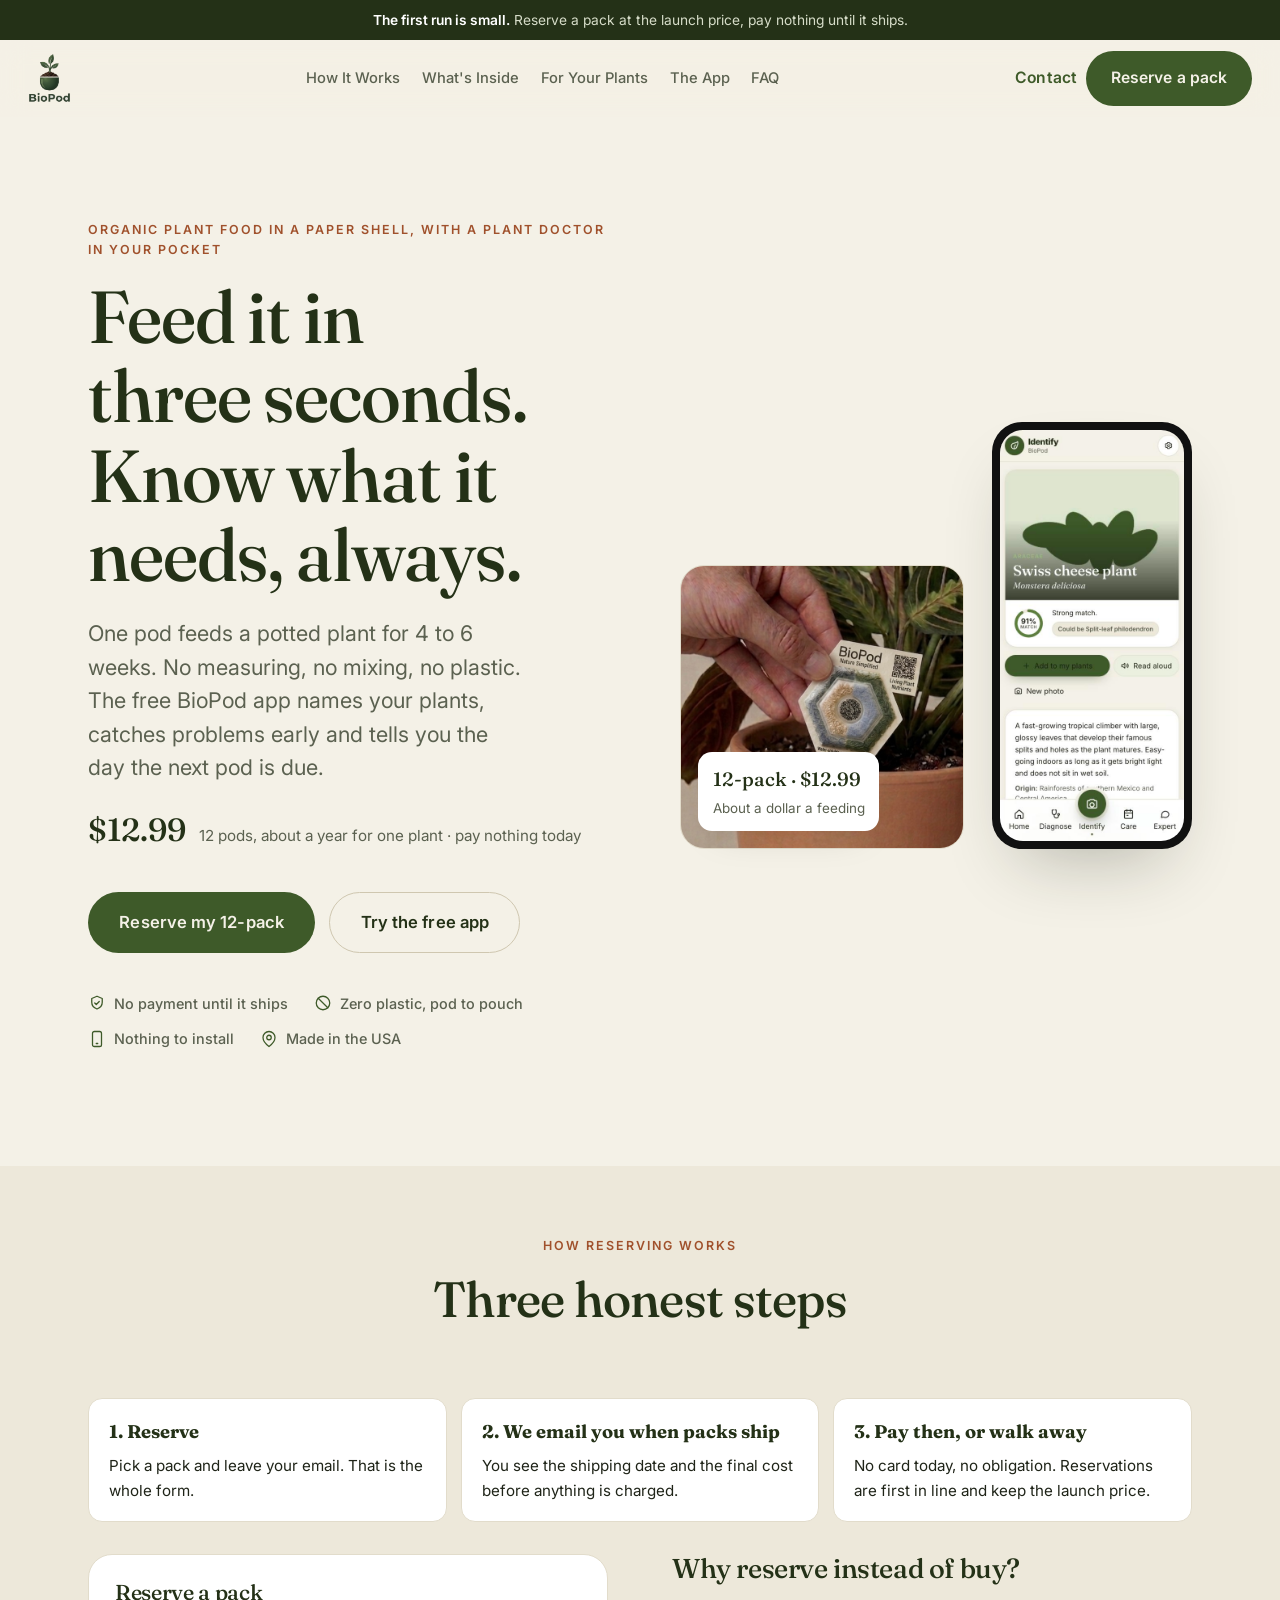
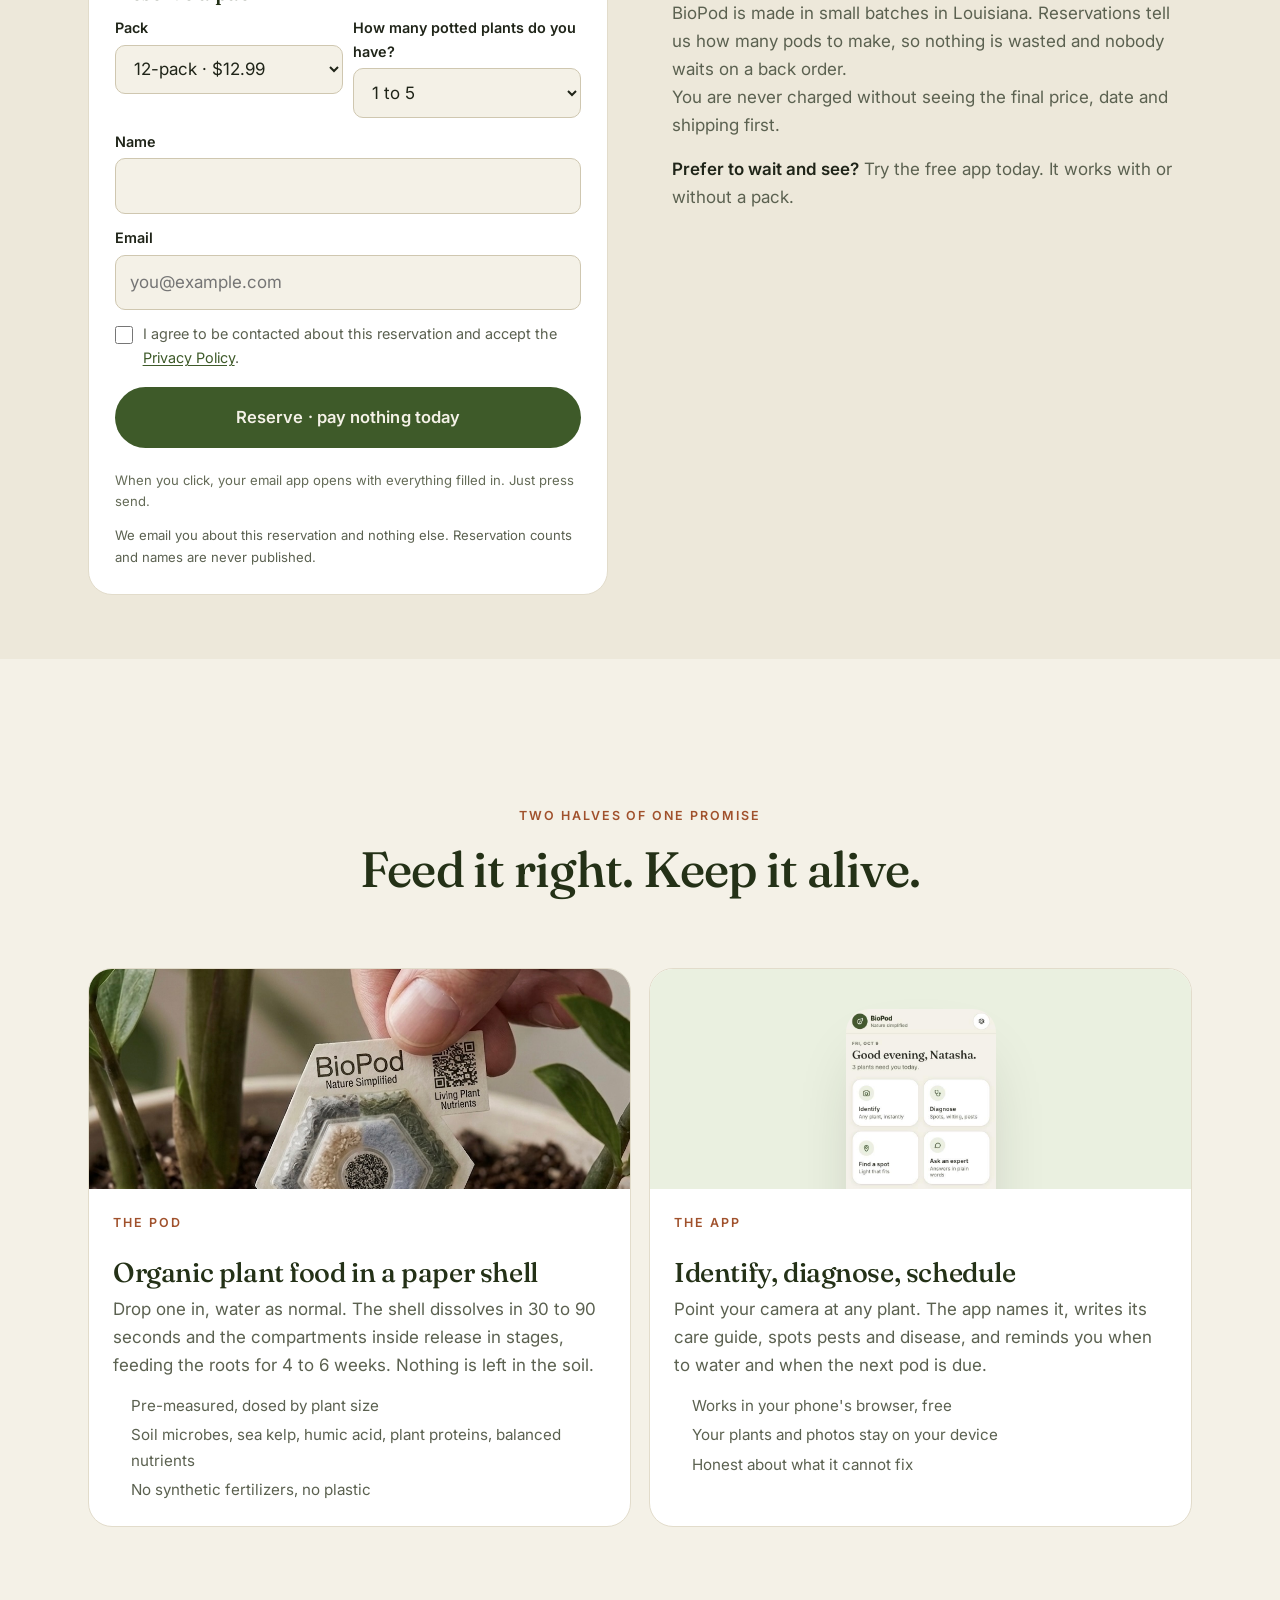
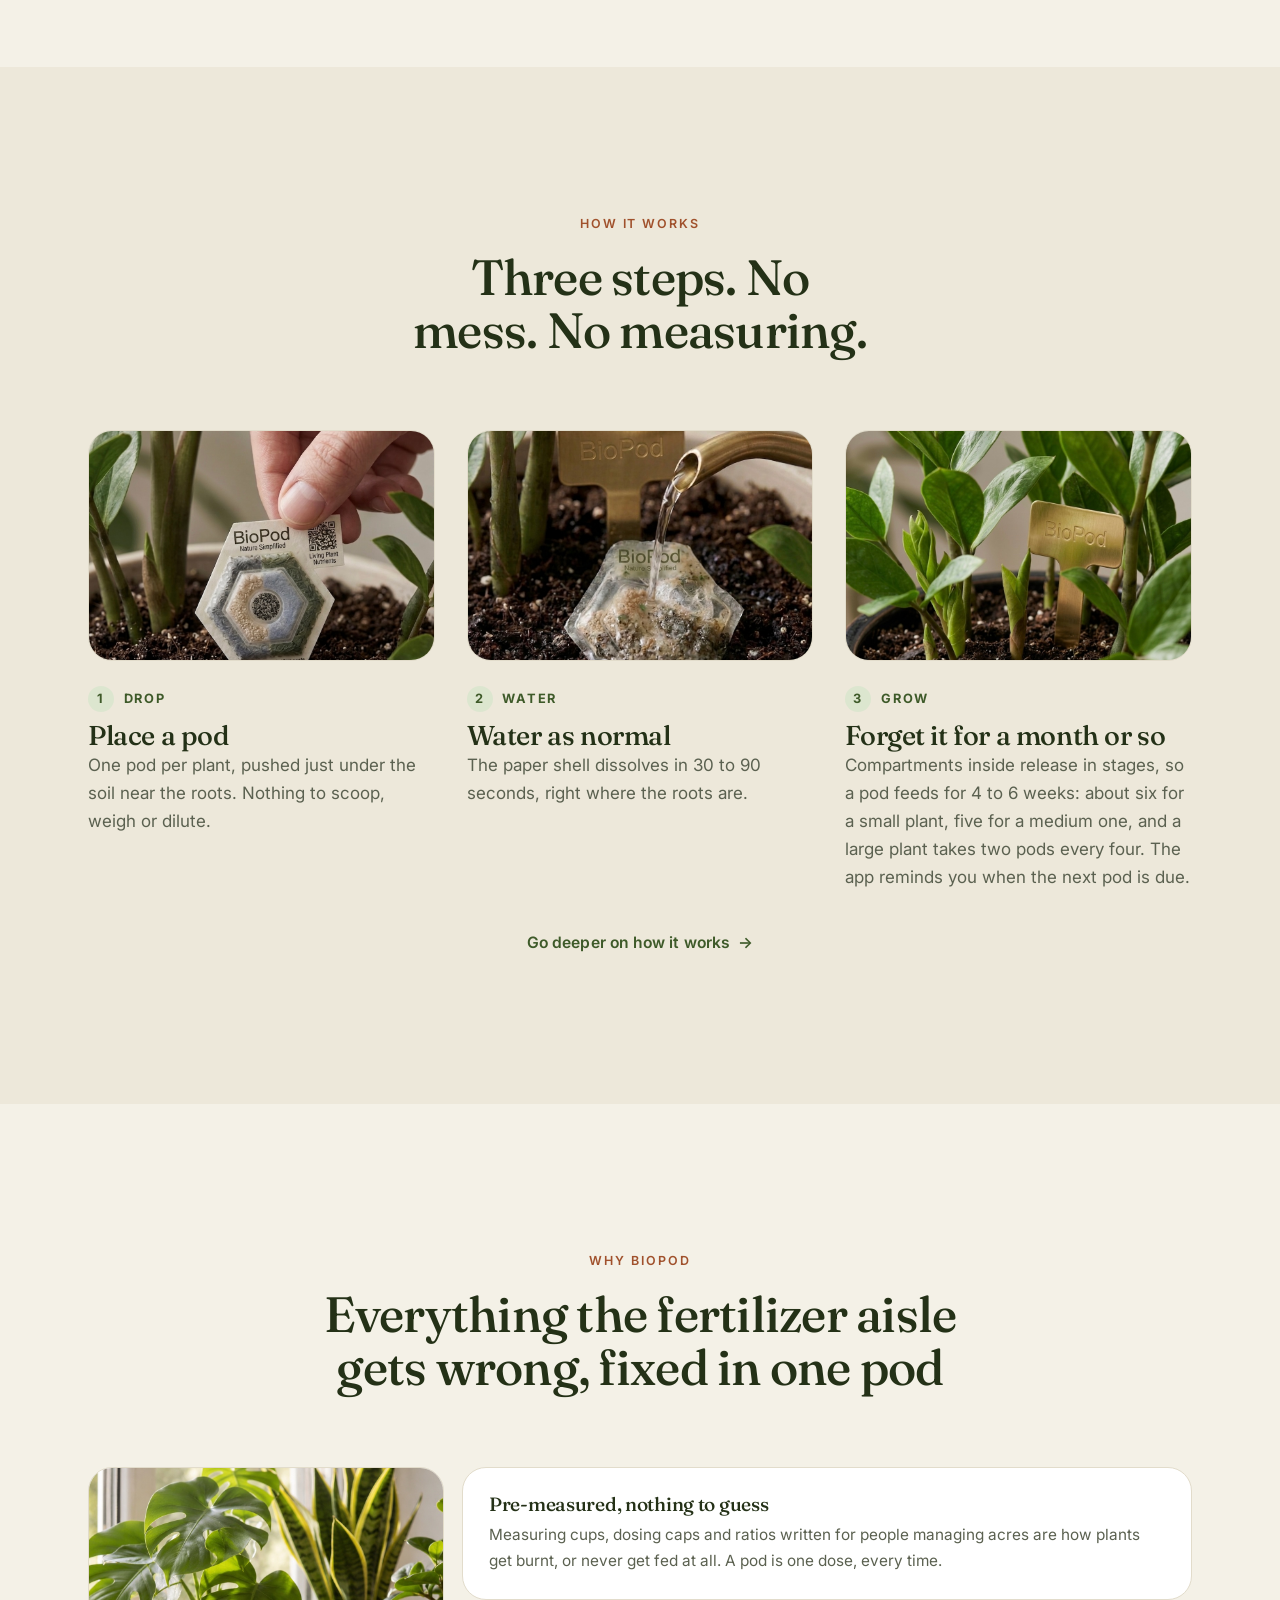
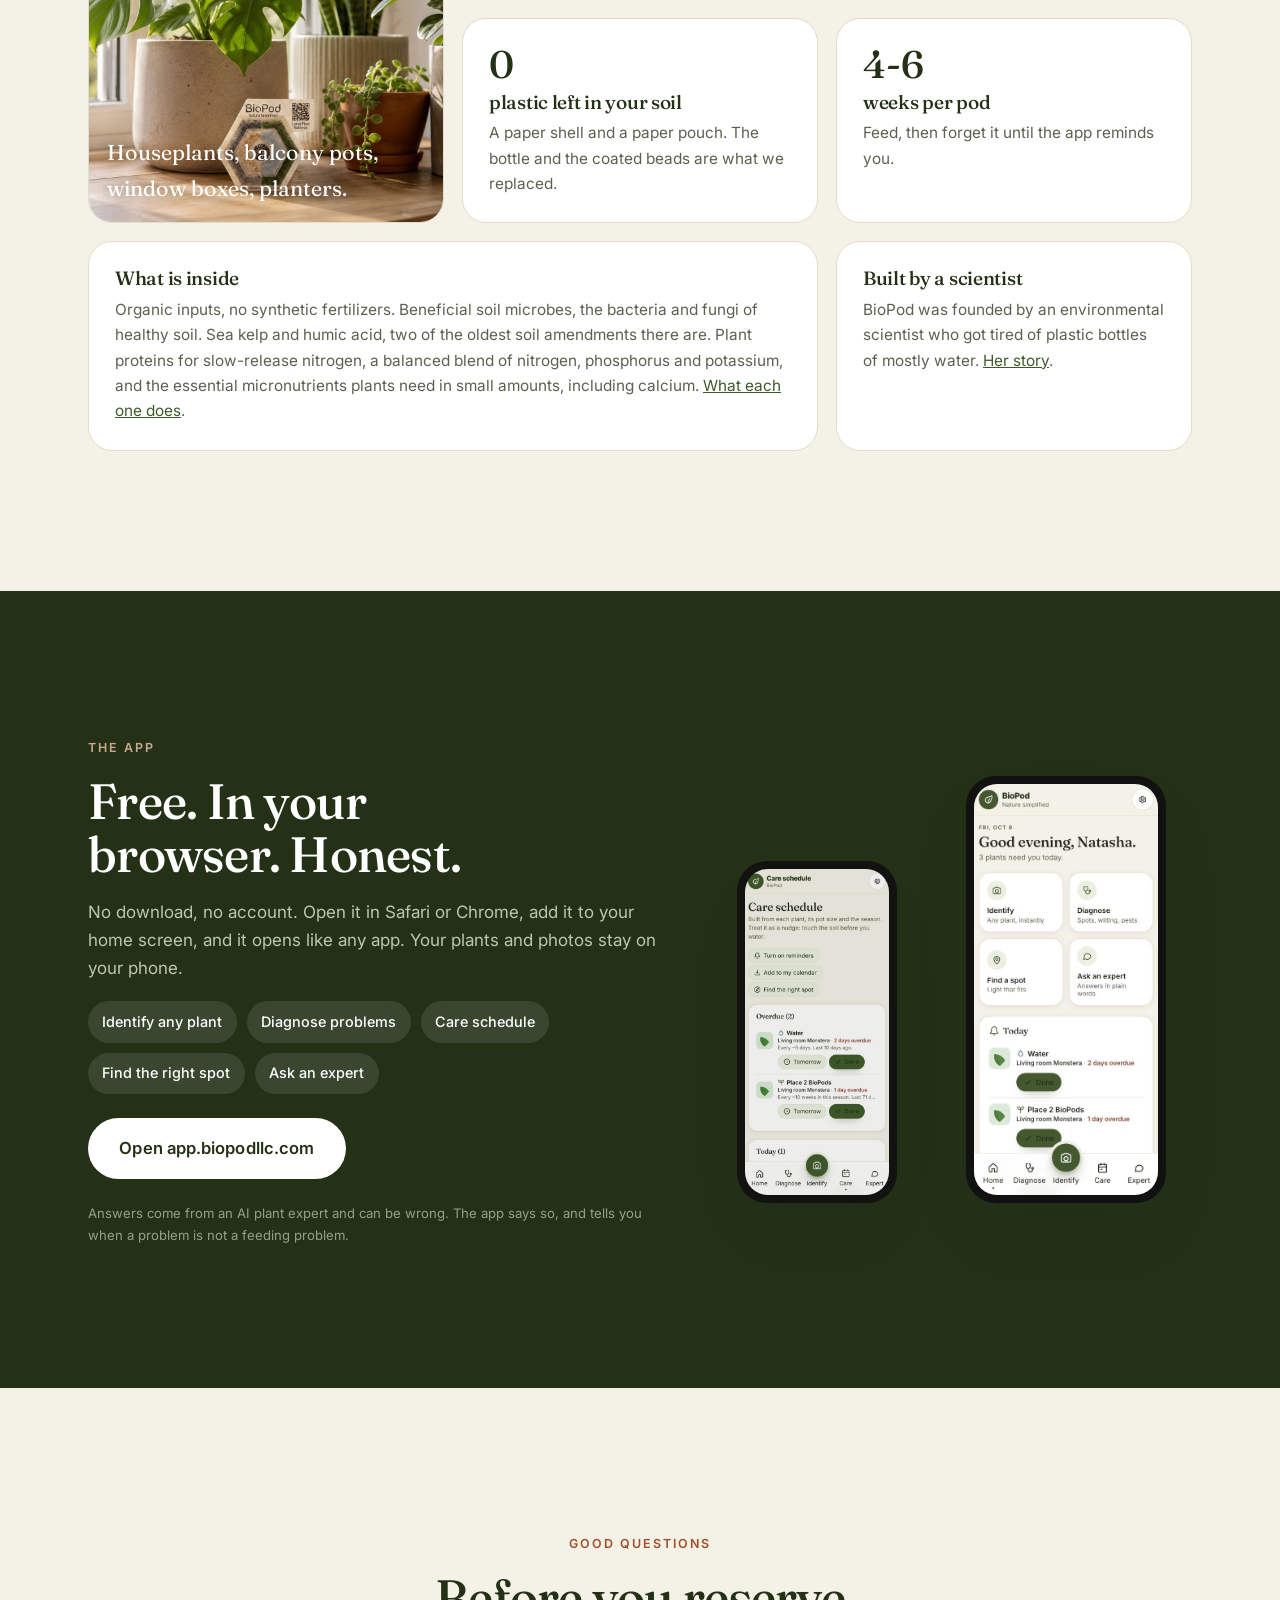
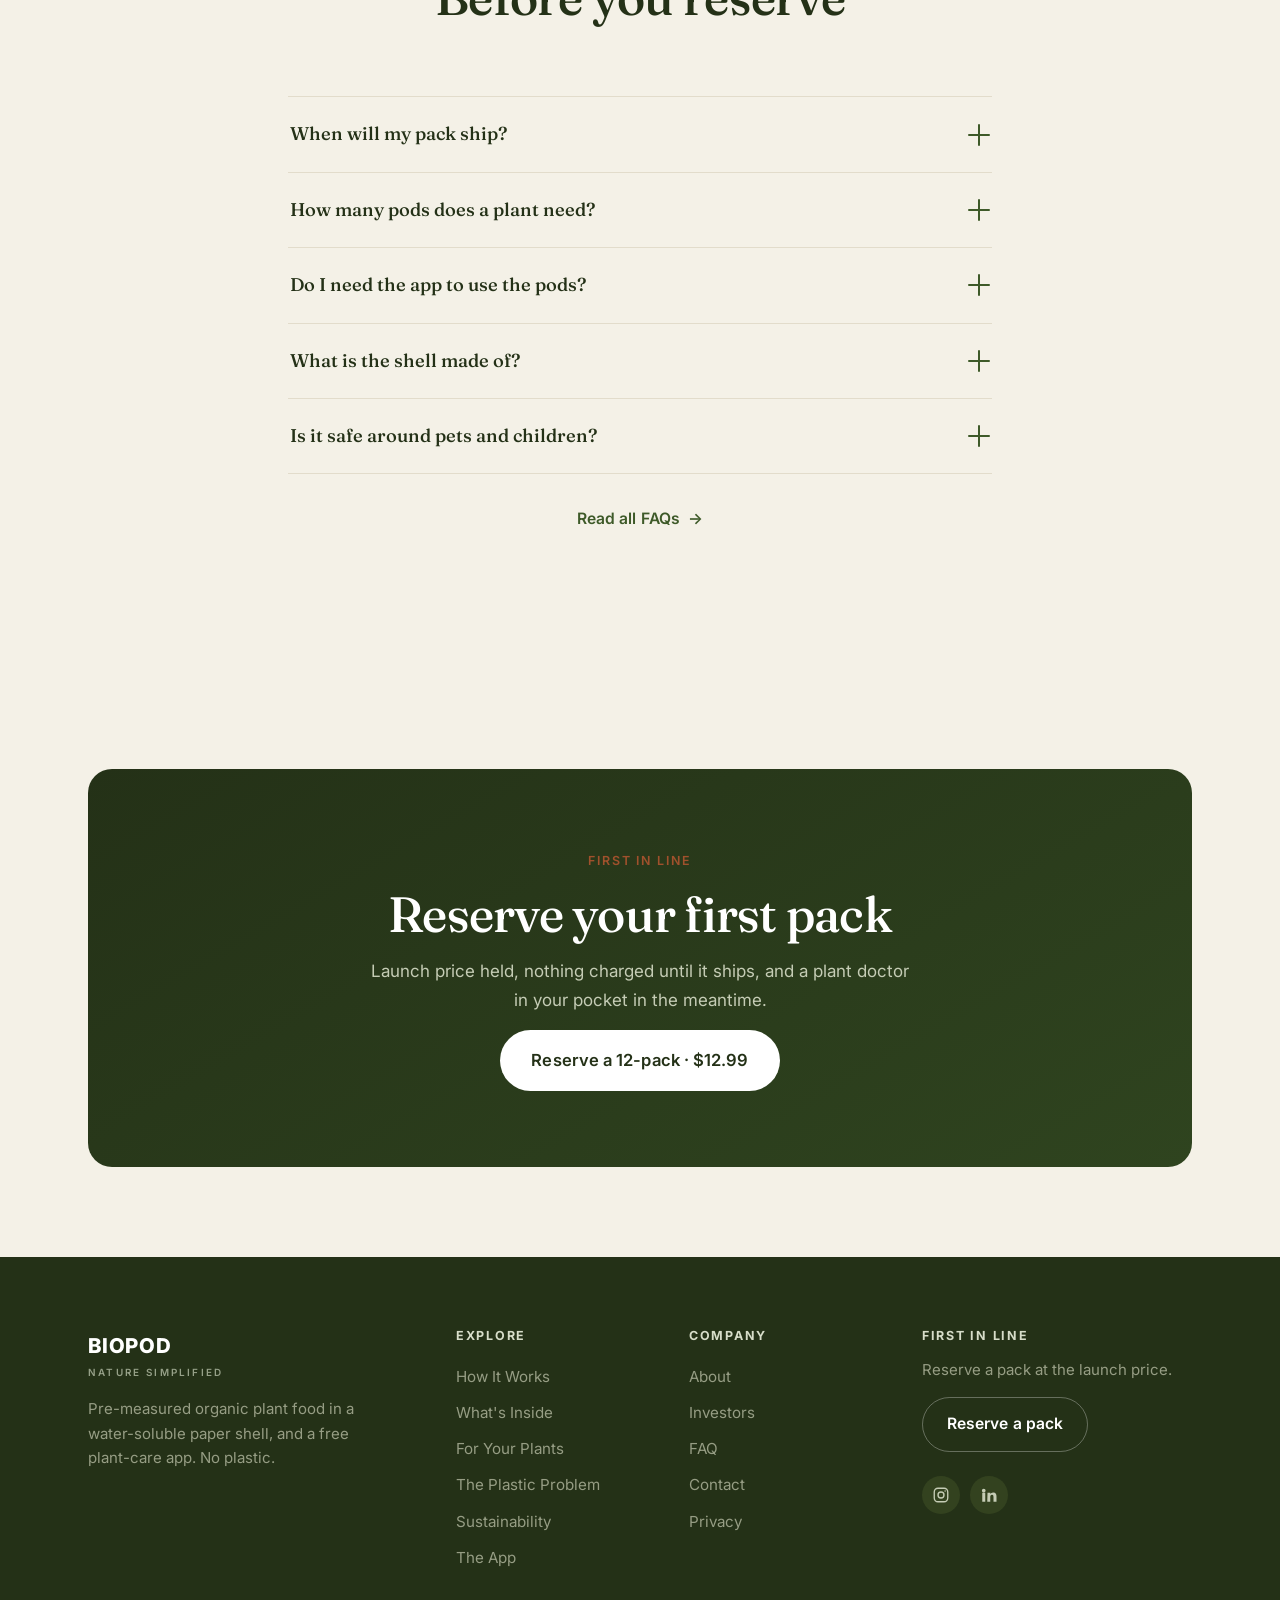
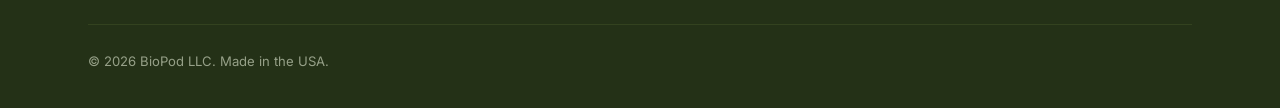
==== commit a6724837: "Natasha's corrections: organic, compartments release in stages, plant proteins, 30 to 90 second shel" ====
--- a/website/index.html
+++ b/website/index.html
@@ -5,12 +5,12 @@
   <meta name="viewport" content="width=device-width, initial-scale=1.0" />
   <title>BioPod · Plant food in a paper shell, with a plant doctor in your pocket</title>
   <link rel="canonical" href="https://biopodllc.com/" />
-  <meta name="description" content="Pre-measured plant food in a paper shell that dissolves when you water. One pod feeds a potted plant for 4 to 6 weeks. No measuring, no plastic. The free BioPod app identifies plants, diagnoses problems and schedules every feeding." />
+  <meta name="description" content="Pre-measured organic plant food in a paper shell that dissolves in 30 to 90 seconds. One pod feeds a potted plant for 4 to 6 weeks. No measuring, no plastic. The free BioPod app identifies plants, diagnoses problems and schedules every feeding." />
   <link rel="icon" href="favicon.ico?v=5" sizes="any" />
   <link rel="icon" type="image/png" href="assets/brand/favicon.png?v=5" />
   <link rel="apple-touch-icon" href="assets/brand/apple-touch-icon.png?v=5" />
   <meta property="og:title" content="BioPod · Nature Simplified" />
-  <meta property="og:description" content="Pre-measured plant food in a water-soluble paper shell. Drop one in, water as normal. Plus a free app that knows what your plants need." />
+  <meta property="og:description" content="Pre-measured organic plant food in a water-soluble paper shell. Drop one in, water as normal. Plus a free app that knows what your plants need." />
   <meta property="og:type" content="website" />
   <meta property="og:url" content="https://biopodllc.com/" />
   <meta name="twitter:card" content="summary_large_image" />
@@ -48,7 +48,7 @@
     <section class="hero">
       <div class="container hero-grid">
         <div class="hero-copy reveal">
-          <span class="eyebrow">Plant food in a paper shell, with a plant doctor in your pocket</span>
+          <span class="eyebrow">Organic plant food in a paper shell, with a plant doctor in your pocket</span>
           <h1>Feed it in three seconds. Know what it needs, always.</h1>
           <p class="lead">One pod feeds a potted plant for 4 to 6 weeks. No measuring, no mixing, no plastic. The free BioPod app names your plants, catches problems early and tells you the day the next pod is due.</p>
           <div class="price-line"><span class="big">$12.99</span><span class="sub">12 pods, about a year for one plant · pay nothing today</span></div>
@@ -114,7 +114,7 @@
         <div class="halves">
           <div class="half reveal">
             <div class="img"><img src="assets/photos/step-1-drop.jpg?v=3" alt="A BioPod pod resting on the soil at the base of a plant" loading="lazy" /></div>
-            <div class="txt"><span class="eyebrow">The pod</span><h3>Plant food in a paper shell</h3><p>Drop one in, water as normal. The shell dissolves and the pod feeds the roots for 4 to 6 weeks, depending on the size of the plant. Nothing is left in the soil.</p><ul><li>One pod per plant, pre-measured</li><li>Beneficial soil microbes, sea kelp, humic acid, balanced nutrients</li><li>No plastic, pod to pouch</li></ul></div>
+            <div class="txt"><span class="eyebrow">The pod</span><h3>Organic plant food in a paper shell</h3><p>Drop one in, water as normal. The shell dissolves in 30 to 90 seconds and the compartments inside release in stages, feeding the roots for 4 to 6 weeks. Nothing is left in the soil.</p><ul><li>Pre-measured, dosed by plant size</li><li>Soil microbes, sea kelp, humic acid, plant proteins, balanced nutrients</li><li>No synthetic fertilizers, no plastic</li></ul></div>
           </div>
           <div class="half reveal">
             <div class="img app"><div class="phone"><img src="assets/app/app-home.jpg" alt="The BioPod app home screen with today's watering and feeding tasks" loading="lazy" /></div></div>
@@ -142,13 +142,13 @@
             <figure class="photo ar-landscape"><img src="assets/photos/step-2-water.jpg?v=3" alt="Water poured over a BioPod pod as its shell begins to wet" width="900" height="600" loading="lazy" onerror="this.hidden=true" /></figure>
             <span class="step-k"><span class="n">2</span> Water</span>
             <h3>Water as normal</h3>
-            <p>The paper shell dissolves right where the roots are and the nutrients start to release.</p>
+            <p>The paper shell dissolves in 30 to 90 seconds, right where the roots are.</p>
           </div>
           <div class="step reveal">
             <figure class="photo ar-landscape"><img src="assets/photos/step-3-grow.jpg?v=3" alt="A healthy, thriving plant" width="900" height="600" loading="lazy" onerror="this.hidden=true" /></figure>
             <span class="step-k"><span class="n">3</span> Grow</span>
             <h3>Forget it for a month or so</h3>
-            <p>A pod feeds for 4 to 6 weeks: closer to six for a small plant, closer to four for a big, fast-growing one. The app reminds you when the next pod is due.</p>
+            <p>Compartments inside release in stages, so a pod feeds for 4 to 6 weeks: about six for a small plant, five for a medium one, and a large plant takes two pods every four. The app reminds you when the next pod is due.</p>
           </div>
         </div>
         <p class="center mt-4 reveal"><a class="btn btn-text" href="how-it-works.html">Go deeper on how it works <span class="arrow">&rarr;</span></a></p>
@@ -167,7 +167,7 @@
           <div class="tile b-wide reveal"><h3>Pre-measured, nothing to guess</h3><p>Measuring cups, dosing caps and ratios written for people managing acres are how plants get burnt, or never get fed at all. A pod is one dose, every time.</p></div>
           <div class="tile b reveal"><div class="big">0</div><h3>plastic left in your soil</h3><p>A paper shell and a paper pouch. The bottle and the coated beads are what we replaced.</p></div>
           <div class="tile b reveal"><div class="big">4-6</div><h3>weeks per pod</h3><p>Feed, then forget it until the app reminds you.</p></div>
-          <div class="tile b-wide reveal"><h3>What is inside</h3><p>Beneficial soil microbes, the bacteria and fungi of healthy soil. Sea kelp and humic acid, two of the oldest soil amendments there are. A balanced blend of nitrogen, phosphorus and potassium, and the essential micronutrients plants need in small amounts, including calcium. <a href="the-science.html" style="color:var(--green-700);text-decoration:underline">What each one does</a>.</p></div>
+          <div class="tile b-wide reveal"><h3>What is inside</h3><p>Organic inputs, no synthetic fertilizers. Beneficial soil microbes, the bacteria and fungi of healthy soil. Sea kelp and humic acid, two of the oldest soil amendments there are. Plant proteins for slow-release nitrogen, a balanced blend of nitrogen, phosphorus and potassium, and the essential micronutrients plants need in small amounts, including calcium. <a href="the-science.html" style="color:var(--green-700);text-decoration:underline">What each one does</a>.</p></div>
           <div class="tile b reveal"><h3>Built by a scientist</h3><p>BioPod was founded by an environmental scientist who got tired of plastic bottles of mostly water. <a href="about.html" style="color:var(--green-700);text-decoration:underline">Her story</a>.</p></div>
         </div>
       </div>
@@ -200,9 +200,9 @@
         </div>
         <div class="accordion reveal">
           <div class="acc-item"><button class="acc-q" aria-expanded="false">When will my pack ship?<span class="pm"></span></button><div class="acc-a"><div class="acc-a-inner">We email every reservation the shipping date as soon as the batch is scheduled, and nothing is charged before then. If the date does not suit you, you simply do not pay.</div></div></div>
-          <div class="acc-item"><button class="acc-q" aria-expanded="false">How many pods does a plant need?<span class="pm"></span></button><div class="acc-a"><div class="acc-a-inner">One pod per plant per feeding. A pod lasts 4 to 6 weeks: about six for a small plant, closer to four for a large or fast-growing one. A 12-pack is about a year of feeding for one plant.</div></div></div>
+          <div class="acc-item"><button class="acc-q" aria-expanded="false">How many pods does a plant need?<span class="pm"></span></button><div class="acc-a"><div class="acc-a-inner">A pod lasts 4 to 6 weeks: about six for a small plant, five for a medium one. A large indoor plant takes two pods every four weeks. A 12-pack is about a year of feeding for one small plant.</div></div></div>
           <div class="acc-item"><button class="acc-q" aria-expanded="false">Do I need the app to use the pods?<span class="pm"></span></button><div class="acc-a"><div class="acc-a-inner">No. The pods work on their own. The app just makes it hard to forget, and it is free with or without a pack.</div></div></div>
-          <div class="acc-item"><button class="acc-q" aria-expanded="false">What is the shell made of?<span class="pm"></span></button><div class="acc-a"><div class="acc-a-inner">Water-soluble cellulose paper. It is not plastic film and it is not PVA. It dissolves into the soil when you water and leaves nothing behind.</div></div></div>
+          <div class="acc-item"><button class="acc-q" aria-expanded="false">What is the shell made of?<span class="pm"></span></button><div class="acc-a"><div class="acc-a-inner">Water-soluble cellulose paper. It is not plastic film and it is not PVA. It dissolves into the soil in 30 to 90 seconds when you water and leaves nothing behind.</div></div></div>
           <div class="acc-item"><button class="acc-q" aria-expanded="false">Is it safe around pets and children?<span class="pm"></span></button><div class="acc-a"><div class="acc-a-inner">As with any plant food, store it away from pets and children, and keep pets from digging in a freshly fed pot.</div></div></div>
         </div>
         <p class="center mt-3 reveal"><a class="btn btn-text" href="faq.html">Read all FAQs <span class="arrow">&rarr;</span></a></p>
@@ -227,7 +227,7 @@
   <footer class="site-footer">
     <div class="container">
       <div class="footer-grid">
-        <div class="footer-about"><a class="brand" href="index.html" aria-label="BioPod home"><span><span class="brand-wordmark">BioPod</span><span class="tagline">Nature Simplified</span></span></a><p>Pre-measured plant food in a water-soluble paper shell, and a free plant-care app. No plastic.</p></div>
+        <div class="footer-about"><a class="brand" href="index.html" aria-label="BioPod home"><span><span class="brand-wordmark">BioPod</span><span class="tagline">Nature Simplified</span></span></a><p>Pre-measured organic plant food in a water-soluble paper shell, and a free plant-care app. No plastic.</p></div>
         <div><h4>Explore</h4><ul class="footer-links"><li><a href="how-it-works.html">How It Works</a></li><li><a href="the-science.html">What's Inside</a></li><li><a href="for-your-plants.html">For Your Plants</a></li><li><a href="the-plastic-problem.html">The Plastic Problem</a></li><li><a href="sustainability.html">Sustainability</a></li><li><a href="https://app.biopodllc.com" target="_blank" rel="noopener">The App</a></li></ul></div>
         <div><h4>Company</h4><ul class="footer-links"><li><a href="about.html">About</a></li><li><a href="investors.html">Investors</a></li><li><a href="faq.html">FAQ</a></li><li><a href="contact.html">Contact</a></li><li><a href="privacy.html">Privacy</a></li></ul></div>
         <div class="footer-cta"><h4>First in line</h4><p>Reserve a pack at the launch price.</p><a class="btn btn-outline" href="index.html#reserve">Reserve a pack</a><div class="socials mt-3"><a href="https://www.instagram.com/biopodllc/" target="_blank" rel="noopener" aria-label="BioPod on Instagram"><svg viewBox="0 0 24 24" fill="none" stroke="currentColor" stroke-width="1.8"><rect x="3" y="3" width="18" height="18" rx="5"/><circle cx="12" cy="12" r="4"/><circle cx="17.5" cy="6.5" r="1" fill="currentColor" stroke="none"/></svg></a><a href="https://www.linkedin.com/company/biopodllc" target="_blank" rel="noopener" aria-label="BioPod on LinkedIn"><svg viewBox="0 0 24 24" fill="currentColor"><path d="M4.98 3.5a2.5 2.5 0 1 1 0 5 2.5 2.5 0 0 1 0-5ZM3 9h4v12H3zM10 9h3.8v1.7h.05c.53-1 1.83-2.05 3.76-2.05C21.2 8.65 22 11 22 14.1V21h-4v-6.1c0-1.45-.03-3.3-2-3.3-2.01 0-2.32 1.57-2.32 3.2V21h-4z"/></svg></a></div></div>
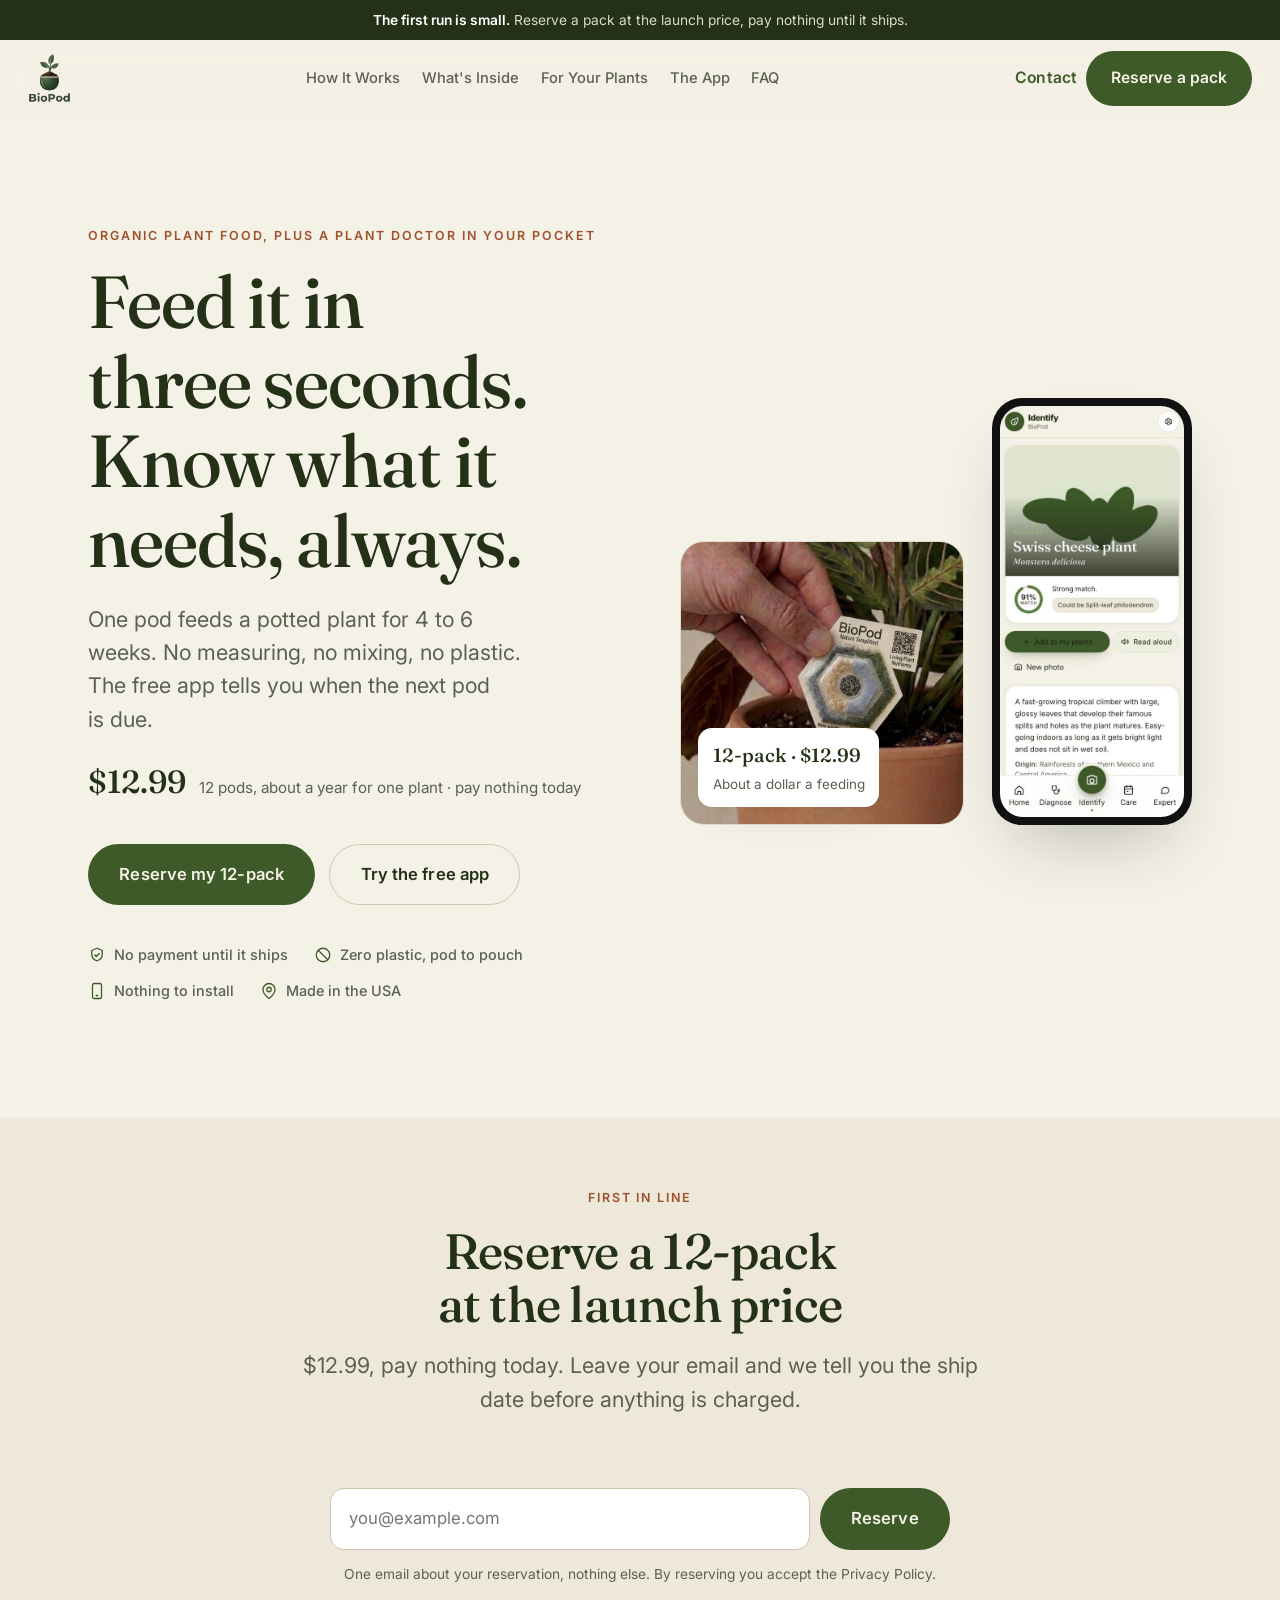
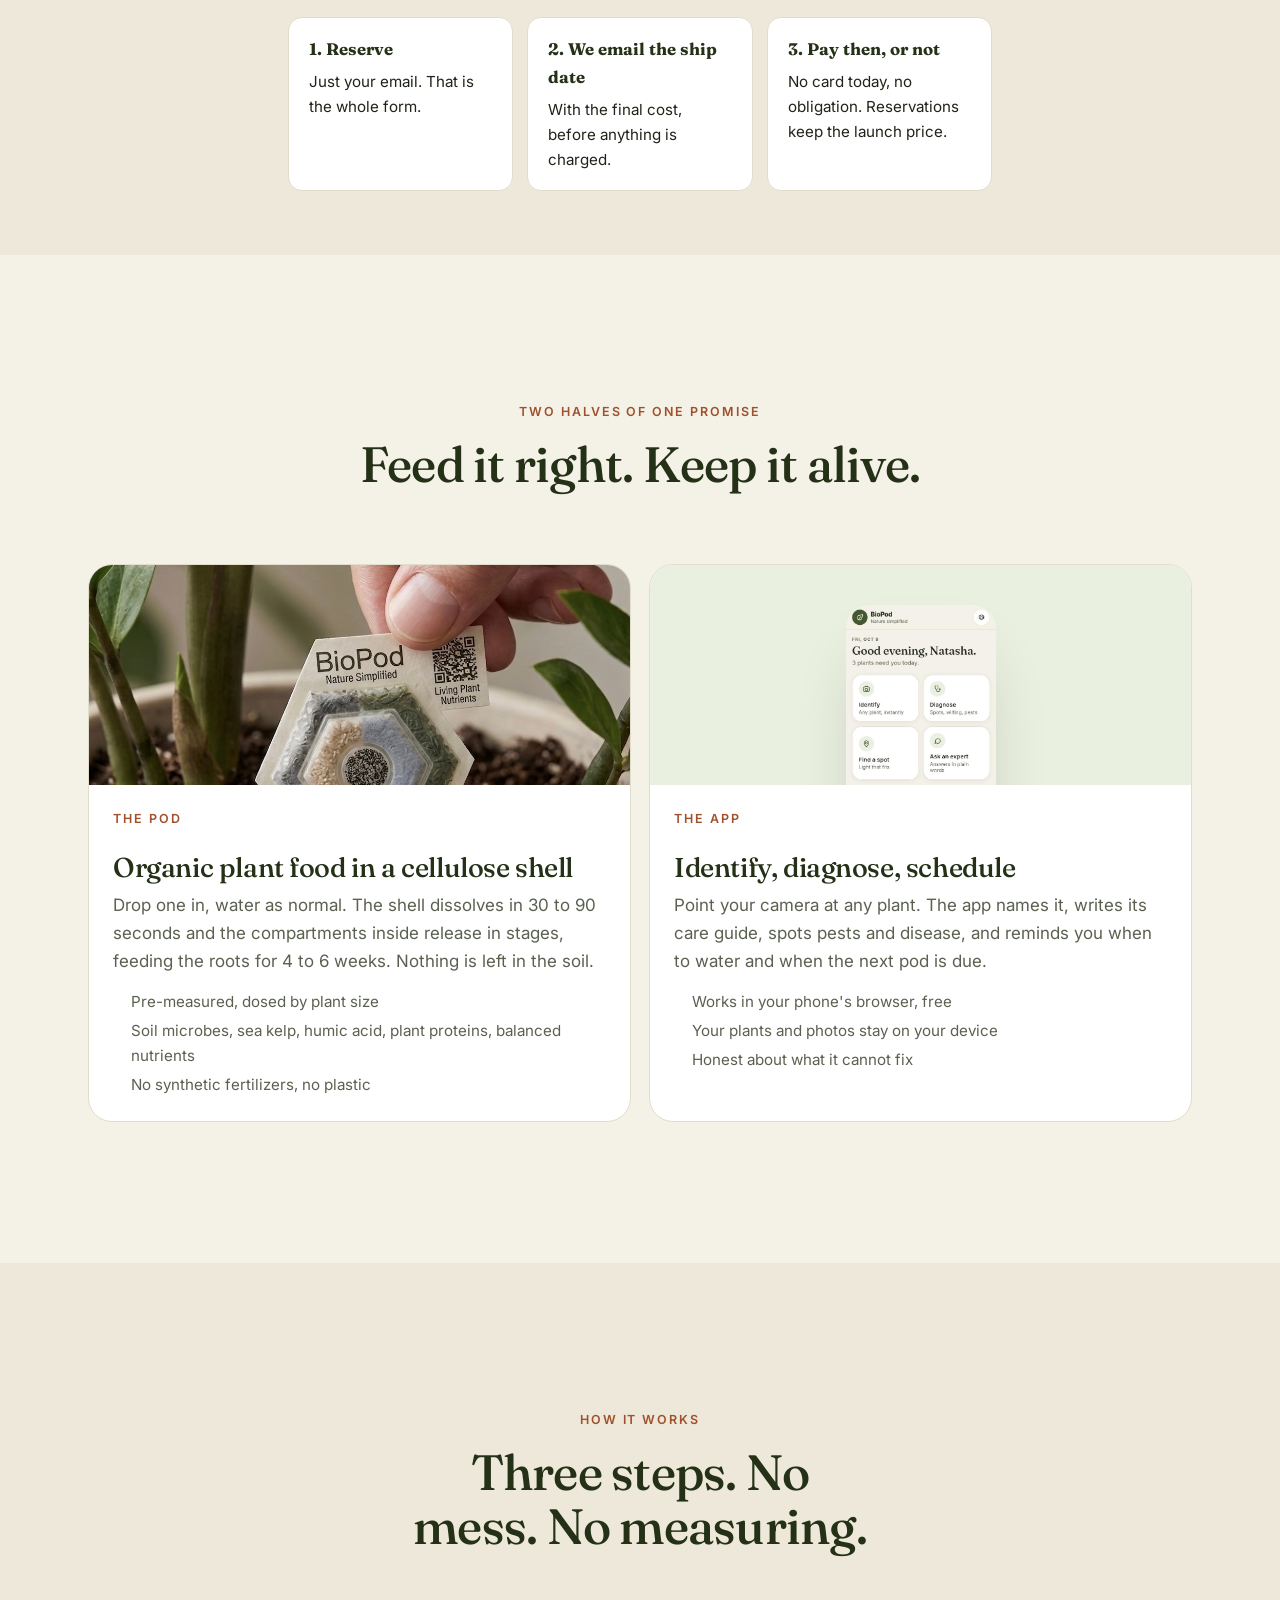
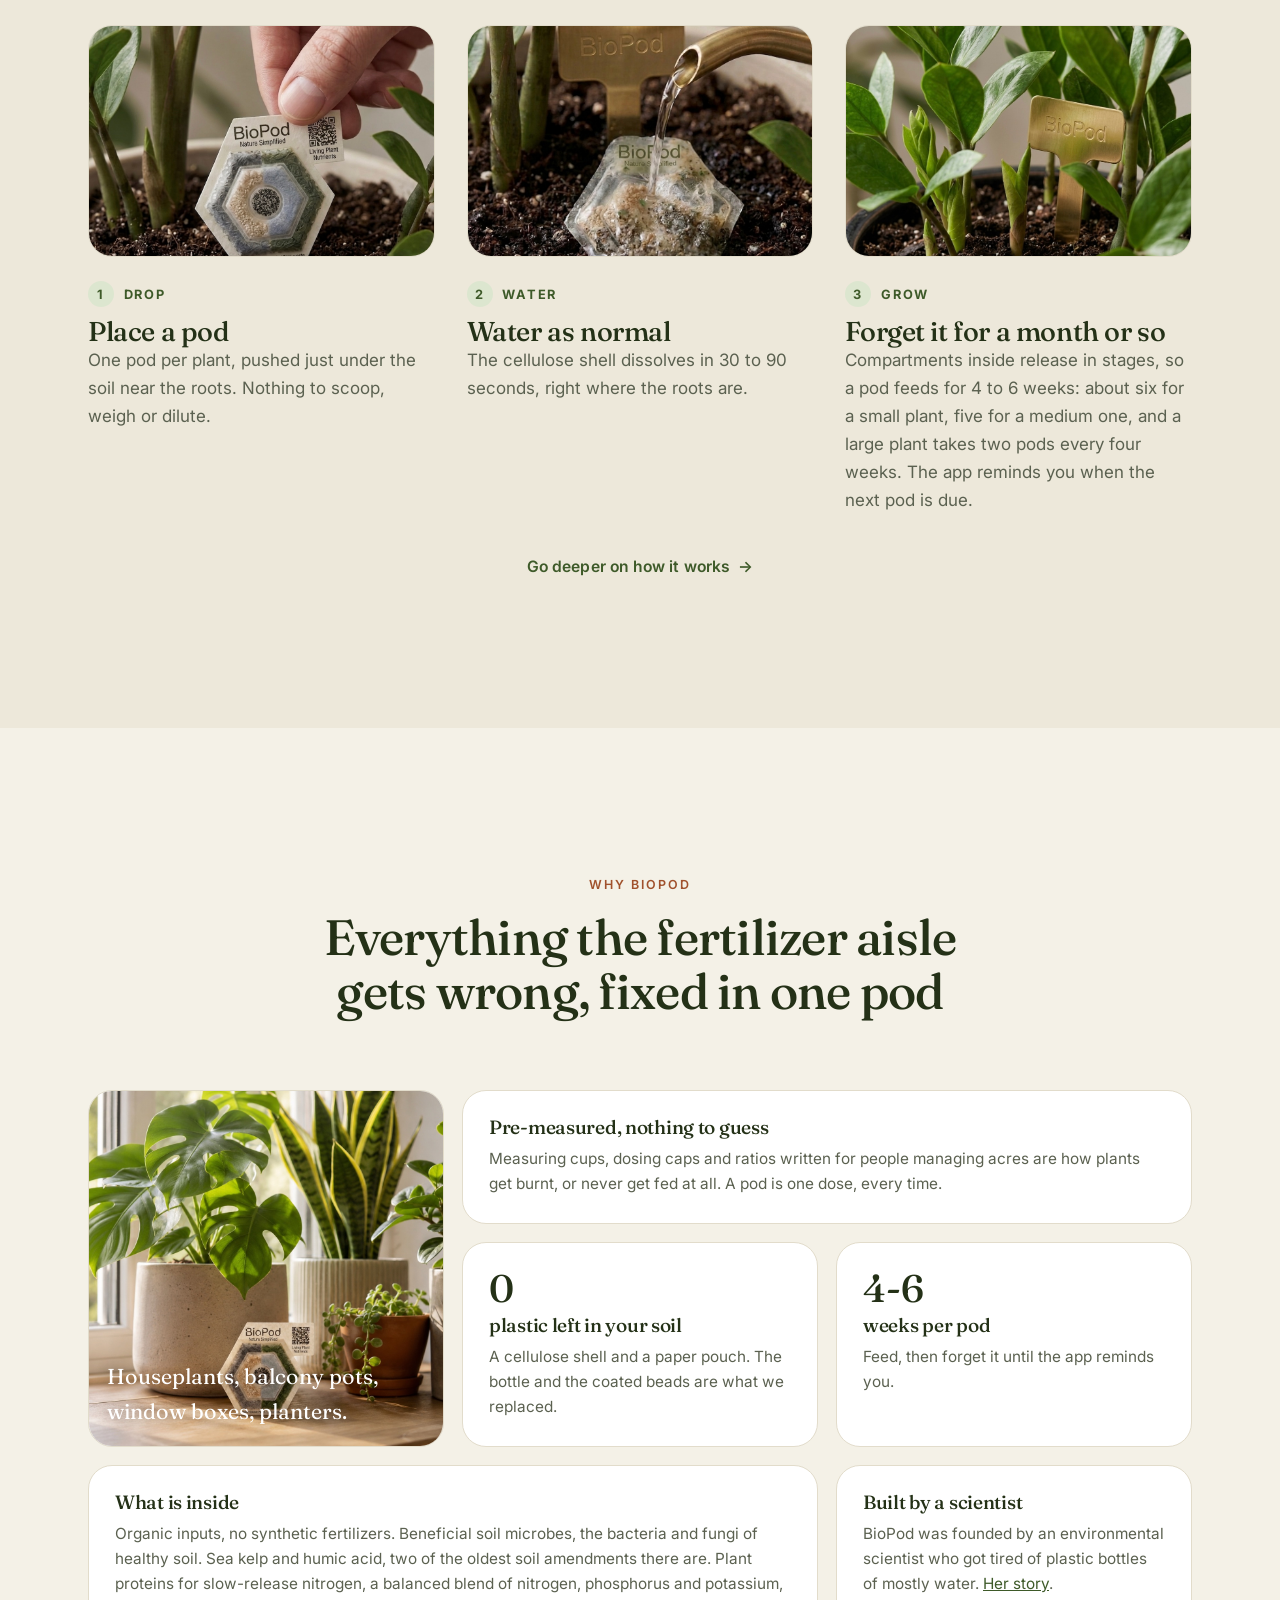
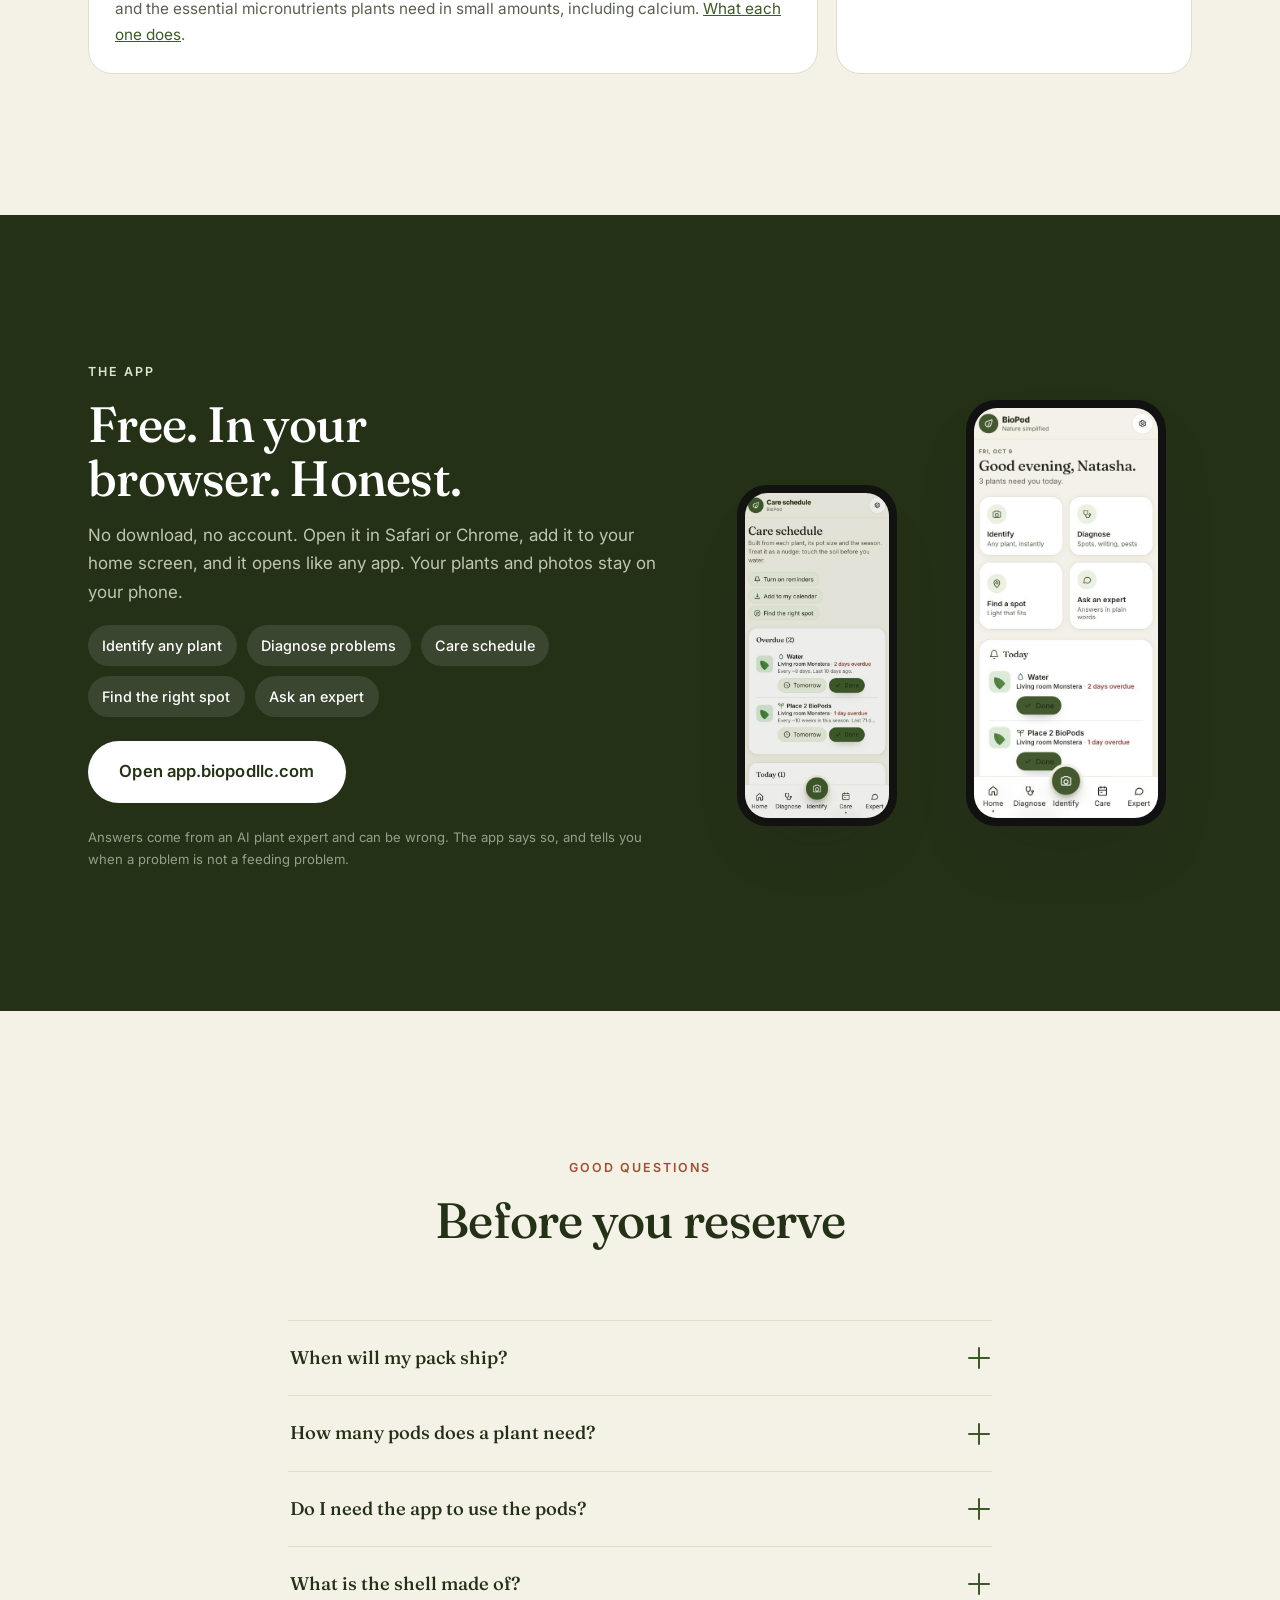
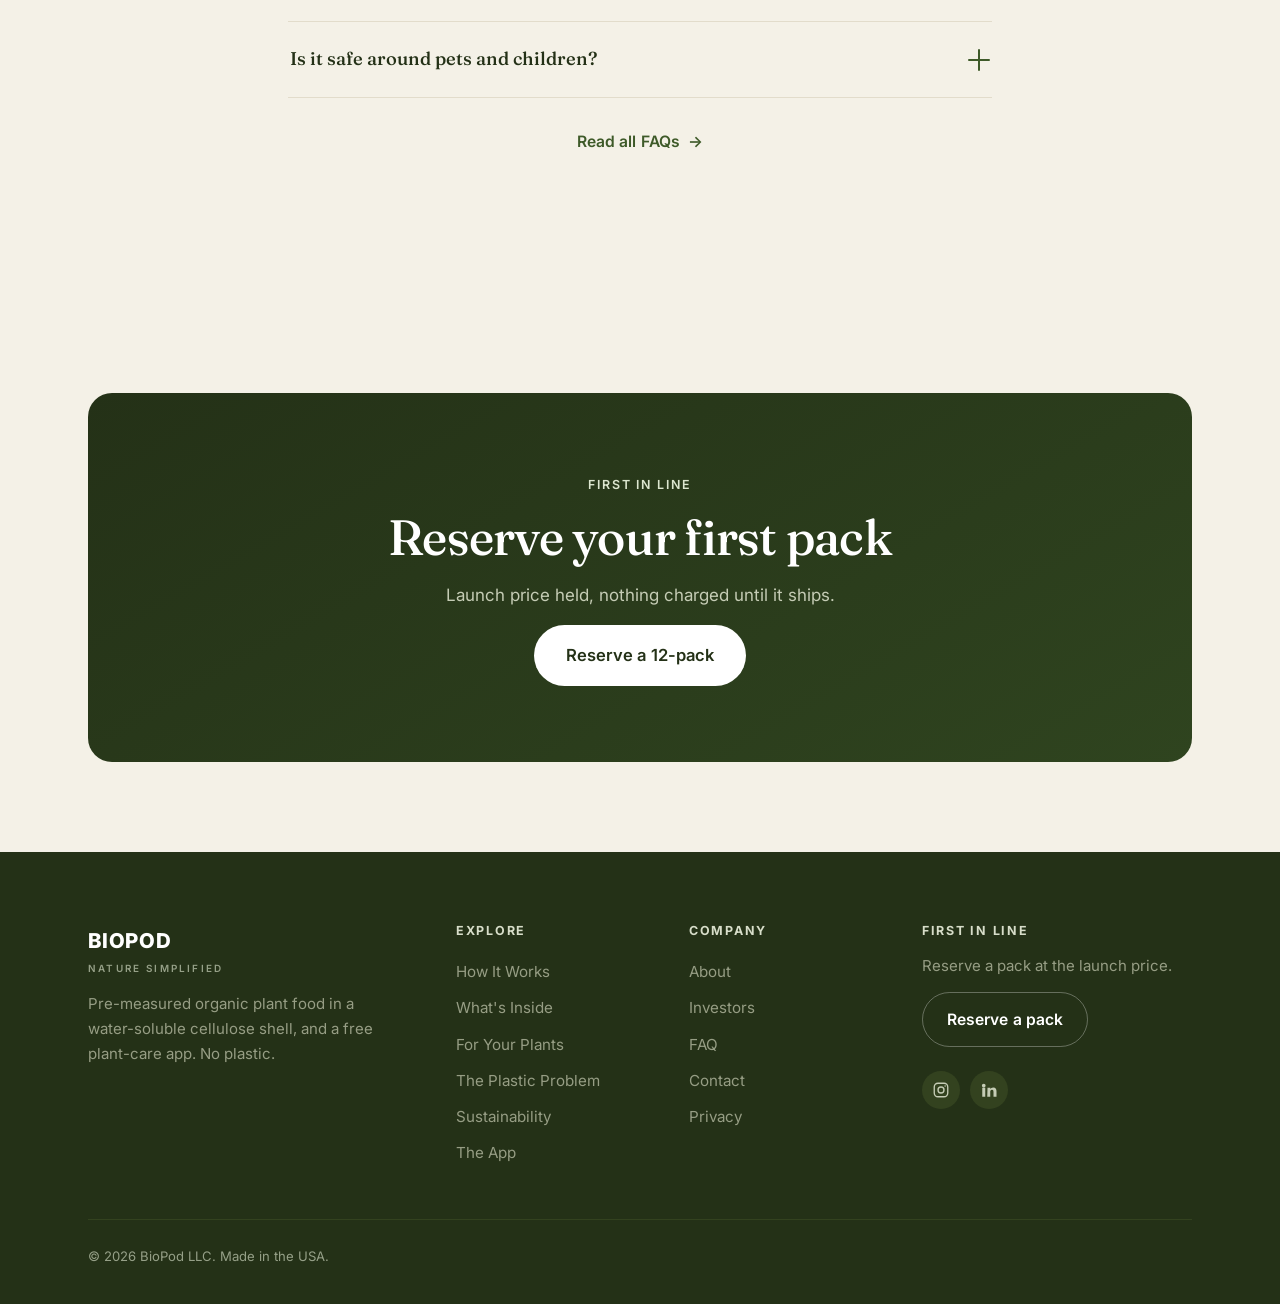
==== commit 7caa4e6d: "Audit fixes: one-field reservation stored server-side with on-page confirmation; email-only contact " ====
--- a/website/index.html
+++ b/website/index.html
@@ -3,23 +3,27 @@
 <head>
   <meta charset="UTF-8" />
   <meta name="viewport" content="width=device-width, initial-scale=1.0" />
-  <title>BioPod · Plant food in a paper shell, with a plant doctor in your pocket</title>
+  <title>BioPod · Organic plant food in a cellulose shell, plus a free plant-care app</title>
   <link rel="canonical" href="https://biopodllc.com/" />
-  <meta name="description" content="Pre-measured organic plant food in a paper shell that dissolves in 30 to 90 seconds. One pod feeds a potted plant for 4 to 6 weeks. No measuring, no plastic. The free BioPod app identifies plants, diagnoses problems and schedules every feeding." />
+  <meta name="description" content="Pre-measured organic plant food in a cellulose shell that dissolves in 30 to 90 seconds. One pod feeds a potted plant for 4 to 6 weeks. No measuring, no plastic. The free BioPod app identifies plants, diagnoses problems and schedules every feeding." />
   <link rel="icon" href="favicon.ico?v=5" sizes="any" />
   <link rel="icon" type="image/png" href="assets/brand/favicon.png?v=5" />
   <link rel="apple-touch-icon" href="assets/brand/apple-touch-icon.png?v=5" />
   <meta property="og:title" content="BioPod · Nature Simplified" />
-  <meta property="og:description" content="Pre-measured organic plant food in a water-soluble paper shell. Drop one in, water as normal. Plus a free app that knows what your plants need." />
+  <meta property="og:description" content="Pre-measured organic plant food in a water-soluble cellulose shell. Drop one in, water as normal. Plus a free app that knows what your plants need." />
   <meta property="og:type" content="website" />
+  <meta property="og:image" content="https://biopodllc.com/assets/photos/og-image.jpg" />
+  <meta property="og:image:width" content="1200" />
+  <meta property="og:image:height" content="630" />
+  <meta name="twitter:image" content="https://biopodllc.com/assets/photos/og-image.jpg" />
   <meta property="og:url" content="https://biopodllc.com/" />
   <meta name="twitter:card" content="summary_large_image" />
   <link rel="preconnect" href="https://fonts.googleapis.com" />
   <link rel="preconnect" href="https://fonts.gstatic.com" crossorigin />
   <link href="https://fonts.googleapis.com/css2?family=Fraunces:opsz,wght@9..144,400..600&family=Inter:wght@400;500;600;700&family=IBM+Plex+Mono:wght@400;500&display=swap" rel="stylesheet" />
-  <link rel="stylesheet" href="assets/css/styles.css?v=6" />
+  <link rel="stylesheet" href="assets/css/styles.css?v=7" />
   <script type="application/ld+json">
-  {"@context":"https://schema.org","@type":"Organization","name":"BioPod","slogan":"Nature Simplified","url":"https://biopodllc.com/","description":"Pre-measured plant food in a water-soluble paper shell for container plants, and a free plant-care app."}
+  {"@context":"https://schema.org","@type":"Organization","name":"BioPod","slogan":"Nature Simplified","url":"https://biopodllc.com/","description":"Pre-measured plant food in a water-soluble cellulose shell for container plants, and a free plant-care app."}
   </script>
 </head>
 <body class="has-buybar">
@@ -48,9 +52,9 @@
     <section class="hero">
       <div class="container hero-grid">
         <div class="hero-copy reveal">
-          <span class="eyebrow">Organic plant food in a paper shell, with a plant doctor in your pocket</span>
+          <span class="eyebrow">Organic plant food, plus a plant doctor in your pocket</span>
           <h1>Feed it in three seconds. Know what it needs, always.</h1>
-          <p class="lead">One pod feeds a potted plant for 4 to 6 weeks. No measuring, no mixing, no plastic. The free BioPod app names your plants, catches problems early and tells you the day the next pod is due.</p>
+          <p class="lead">One pod feeds a potted plant for 4 to 6 weeks. No measuring, no mixing, no plastic. The free app tells you when the next pod is due.</p>
           <div class="price-line"><span class="big">$12.99</span><span class="sub">12 pods, about a year for one plant · pay nothing today</span></div>
           <div class="hero-cta">
             <a class="btn btn-primary btn-lg" href="#reserve">Reserve my 12-pack</a>
@@ -77,32 +81,22 @@
 
     <!-- ===================== RESERVE ===================== -->
     <section class="section section--alt" id="reserve" style="padding-block:64px">
-      <div class="container">
-        <div class="section-head center reveal"><span class="eyebrow">How reserving works</span><h2>Three honest steps</h2></div>
-        <div class="howres reveal">
-          <div class="s"><b>1. Reserve</b>Pick a pack and leave your email. That is the whole form.</div>
-          <div class="s"><b>2. We email you when packs ship</b>You see the shipping date and the final cost before anything is charged.</div>
-          <div class="s"><b>3. Pay then, or walk away</b>No card today, no obligation. Reservations are first in line and keep the launch price.</div>
-        </div>
-        <div class="split mt-4" style="align-items:start">
-          <form class="reserve reveal" data-form aria-label="Reserve a pack">
-            <h3>Reserve a pack</h3>
-            <div class="row">
-              <div><label for="r-pack">Pack</label><select id="r-pack" name="Pack"><option>12-pack · $12.99</option><option>Two 12-packs</option><option>Three 12-packs</option></select></div>
-              <div><label for="r-pots">How many potted plants do you have?</label><select id="r-pots" name="Plants"><option>1 to 5</option><option>6 to 15</option><option>16 to 40</option><option>40 or more</option></select></div>
-            </div>
-            <div><label for="r-name">Name</label><input id="r-name" name="Name" type="text" autocomplete="name" required /></div>
-            <div><label for="r-email">Email</label><input id="r-email" name="Email" type="email" autocomplete="email" placeholder="you@example.com" required /></div>
-            <label class="check"><input type="checkbox" required /> <span>I agree to be contacted about this reservation and accept the <a href="privacy.html">Privacy Policy</a>.</span></label>
-            <button class="btn btn-primary btn-lg" type="submit">Reserve · pay nothing today</button>
-            <p class="fineprint">We email you about this reservation and nothing else. Reservation counts and names are never published.</p>
-          </form>
-          <div class="reveal">
-            <h3>Why reserve instead of buy?</h3>
-            <p class="mt-2">BioPod is made in small batches in Louisiana. Reservations tell us how many pods to make, so nothing is wasted and nobody waits on a back order.</p>
-            <p>You are never charged without seeing the final price, date and shipping first.</p>
-            <p class="mt-2"><strong>Prefer to wait and see?</strong> Try the free app today. It works with or without a pack.</p>
-          </div>
+      <div class="container narrow">
+        <div class="section-head center reveal"><span class="eyebrow">First in line</span><h2>Reserve a 12-pack at the launch price</h2><p class="lead">$12.99, pay nothing today. Leave your email and we tell you the ship date before anything is charged.</p></div>
+        <form class="reserve-one reveal" data-reserve data-kind="reserve" aria-label="Reserve a pack" novalidate>
+          <label class="sr-only" for="r-email">Email</label>
+          <div class="reserve-row">
+            <input id="r-email" name="email" type="email" inputmode="email" autocomplete="email" placeholder="you@example.com" required aria-describedby="r-help" />
+            <button class="btn btn-primary btn-lg" type="submit">Reserve</button>
+          </div>
+          <input type="text" name="website" tabindex="-1" autocomplete="off" aria-hidden="true" class="hp" />
+          <p id="r-help" class="fineprint center">One email about your reservation, nothing else. By reserving you accept the <a href="privacy.html">Privacy Policy</a>.</p>
+          <div class="reserve-status" role="status" aria-live="polite"></div>
+        </form>
+        <div class="howres reveal mt-4">
+          <div class="s"><b>1. Reserve</b>Just your email. That is the whole form.</div>
+          <div class="s"><b>2. We email the ship date</b>With the final cost, before anything is charged.</div>
+          <div class="s"><b>3. Pay then, or not</b>No card today, no obligation. Reservations keep the launch price.</div>
         </div>
       </div>
     </section>
@@ -114,7 +108,7 @@
         <div class="halves">
           <div class="half reveal">
             <div class="img"><img src="assets/photos/step-1-drop.jpg?v=3" alt="A BioPod pod resting on the soil at the base of a plant" loading="lazy" /></div>
-            <div class="txt"><span class="eyebrow">The pod</span><h3>Organic plant food in a paper shell</h3><p>Drop one in, water as normal. The shell dissolves in 30 to 90 seconds and the compartments inside release in stages, feeding the roots for 4 to 6 weeks. Nothing is left in the soil.</p><ul><li>Pre-measured, dosed by plant size</li><li>Soil microbes, sea kelp, humic acid, plant proteins, balanced nutrients</li><li>No synthetic fertilizers, no plastic</li></ul></div>
+            <div class="txt"><span class="eyebrow">The pod</span><h3>Organic plant food in a cellulose shell</h3><p>Drop one in, water as normal. The shell dissolves in 30 to 90 seconds and the compartments inside release in stages, feeding the roots for 4 to 6 weeks. Nothing is left in the soil.</p><ul><li>Pre-measured, dosed by plant size</li><li>Soil microbes, sea kelp, humic acid, plant proteins, balanced nutrients</li><li>No synthetic fertilizers, no plastic</li></ul></div>
           </div>
           <div class="half reveal">
             <div class="img app"><div class="phone"><img src="assets/app/app-home.jpg" alt="The BioPod app home screen with today's watering and feeding tasks" loading="lazy" /></div></div>
@@ -142,13 +136,13 @@
             <figure class="photo ar-landscape"><img src="assets/photos/step-2-water.jpg?v=3" alt="Water poured over a BioPod pod as its shell begins to wet" width="900" height="600" loading="lazy" onerror="this.hidden=true" /></figure>
             <span class="step-k"><span class="n">2</span> Water</span>
             <h3>Water as normal</h3>
-            <p>The paper shell dissolves in 30 to 90 seconds, right where the roots are.</p>
+            <p>The cellulose shell dissolves in 30 to 90 seconds, right where the roots are.</p>
           </div>
           <div class="step reveal">
             <figure class="photo ar-landscape"><img src="assets/photos/step-3-grow.jpg?v=3" alt="A healthy, thriving plant" width="900" height="600" loading="lazy" onerror="this.hidden=true" /></figure>
             <span class="step-k"><span class="n">3</span> Grow</span>
             <h3>Forget it for a month or so</h3>
-            <p>Compartments inside release in stages, so a pod feeds for 4 to 6 weeks: about six for a small plant, five for a medium one, and a large plant takes two pods every four. The app reminds you when the next pod is due.</p>
+            <p>Compartments inside release in stages, so a pod feeds for 4 to 6 weeks: about six for a small plant, five for a medium one, and a large plant takes two pods every four weeks. The app reminds you when the next pod is due.</p>
           </div>
         </div>
         <p class="center mt-4 reveal"><a class="btn btn-text" href="how-it-works.html">Go deeper on how it works <span class="arrow">&rarr;</span></a></p>
@@ -165,7 +159,7 @@
         <div class="bento">
           <div class="tile photo-tile b-tall reveal"><img src="assets/photos/lifestyle-indoor.jpg?v=3" alt="Houseplants on a bright windowsill" loading="lazy" /><div class="cap">Houseplants, balcony pots, window boxes, planters.</div></div>
           <div class="tile b-wide reveal"><h3>Pre-measured, nothing to guess</h3><p>Measuring cups, dosing caps and ratios written for people managing acres are how plants get burnt, or never get fed at all. A pod is one dose, every time.</p></div>
-          <div class="tile b reveal"><div class="big">0</div><h3>plastic left in your soil</h3><p>A paper shell and a paper pouch. The bottle and the coated beads are what we replaced.</p></div>
+          <div class="tile b reveal"><div class="big">0</div><h3>plastic left in your soil</h3><p>A cellulose shell and a paper pouch. The bottle and the coated beads are what we replaced.</p></div>
           <div class="tile b reveal"><div class="big">4-6</div><h3>weeks per pod</h3><p>Feed, then forget it until the app reminds you.</p></div>
           <div class="tile b-wide reveal"><h3>What is inside</h3><p>Organic inputs, no synthetic fertilizers. Beneficial soil microbes, the bacteria and fungi of healthy soil. Sea kelp and humic acid, two of the oldest soil amendments there are. Plant proteins for slow-release nitrogen, a balanced blend of nitrogen, phosphorus and potassium, and the essential micronutrients plants need in small amounts, including calcium. <a href="the-science.html" style="color:var(--green-700);text-decoration:underline">What each one does</a>.</p></div>
           <div class="tile b reveal"><h3>Built by a scientist</h3><p>BioPod was founded by an environmental scientist who got tired of plastic bottles of mostly water. <a href="about.html" style="color:var(--green-700);text-decoration:underline">Her story</a>.</p></div>
@@ -215,8 +209,8 @@
         <div class="cta reveal">
           <span class="eyebrow">First in line</span>
           <h2>Reserve your first pack</h2>
-          <p>Launch price held, nothing charged until it ships, and a plant doctor in your pocket in the meantime.</p>
-          <p class="mt-3"><a class="btn btn-lg" style="background:var(--white);color:var(--green-900)" href="#reserve">Reserve a 12-pack · $12.99</a></p>
+          <p>Launch price held, nothing charged until it ships.</p>
+          <p class="mt-3"><a class="btn btn-lg" style="background:var(--white);color:var(--green-900)" href="#reserve">Reserve a 12-pack</a></p>
         </div>
       </div>
     </section>
@@ -227,7 +221,7 @@
   <footer class="site-footer">
     <div class="container">
       <div class="footer-grid">
-        <div class="footer-about"><a class="brand" href="index.html" aria-label="BioPod home"><span><span class="brand-wordmark">BioPod</span><span class="tagline">Nature Simplified</span></span></a><p>Pre-measured organic plant food in a water-soluble paper shell, and a free plant-care app. No plastic.</p></div>
+        <div class="footer-about"><a class="brand" href="index.html" aria-label="BioPod home"><span><span class="brand-wordmark">BioPod</span><span class="tagline">Nature Simplified</span></span></a><p>Pre-measured organic plant food in a water-soluble cellulose shell, and a free plant-care app. No plastic.</p></div>
         <div><h4>Explore</h4><ul class="footer-links"><li><a href="how-it-works.html">How It Works</a></li><li><a href="the-science.html">What's Inside</a></li><li><a href="for-your-plants.html">For Your Plants</a></li><li><a href="the-plastic-problem.html">The Plastic Problem</a></li><li><a href="sustainability.html">Sustainability</a></li><li><a href="https://app.biopodllc.com" target="_blank" rel="noopener">The App</a></li></ul></div>
         <div><h4>Company</h4><ul class="footer-links"><li><a href="about.html">About</a></li><li><a href="investors.html">Investors</a></li><li><a href="faq.html">FAQ</a></li><li><a href="contact.html">Contact</a></li><li><a href="privacy.html">Privacy</a></li></ul></div>
         <div class="footer-cta"><h4>First in line</h4><p>Reserve a pack at the launch price.</p><a class="btn btn-outline" href="index.html#reserve">Reserve a pack</a><div class="socials mt-3"><a href="https://www.instagram.com/biopodllc/" target="_blank" rel="noopener" aria-label="BioPod on Instagram"><svg viewBox="0 0 24 24" fill="none" stroke="currentColor" stroke-width="1.8"><rect x="3" y="3" width="18" height="18" rx="5"/><circle cx="12" cy="12" r="4"/><circle cx="17.5" cy="6.5" r="1" fill="currentColor" stroke="none"/></svg></a><a href="https://www.linkedin.com/company/biopodllc" target="_blank" rel="noopener" aria-label="BioPod on LinkedIn"><svg viewBox="0 0 24 24" fill="currentColor"><path d="M4.98 3.5a2.5 2.5 0 1 1 0 5 2.5 2.5 0 0 1 0-5ZM3 9h4v12H3zM10 9h3.8v1.7h.05c.53-1 1.83-2.05 3.76-2.05C21.2 8.65 22 11 22 14.1V21h-4v-6.1c0-1.45-.03-3.3-2-3.3-2.01 0-2.32 1.57-2.32 3.2V21h-4z"/></svg></a></div></div>
@@ -236,8 +230,8 @@
     </div>
   </footer>
 
-  <div class="buy-bar"><div class="t"><b>12-pack · $12.99</b><span>Pay nothing until it ships</span></div><a class="btn btn-primary" href="#reserve">Reserve</a></div>
-
-  <script src="assets/js/main.js?v=3" defer></script>
+  <div class="buy-bar"><div class="t"><b>12-pack, $12.99</b><span>Pay nothing until it ships</span></div><a class="btn btn-primary" href="#reserve">Reserve</a></div>
+
+  <script src="assets/js/main.js?v=4" defer></script>
 </body>
 </html>
--- a/website/assets/css/styles.css
+++ b/website/assets/css/styles.css
@@ -100,7 +100,7 @@
   color: var(--clay-600);
   margin-bottom: 1rem;
 }
-.section--dark .eyebrow { color: #C9A98E; }
+.section--dark .eyebrow, .cta .eyebrow { color: var(--green-200); }
 
 /* ---------- Layout ---------- */
 .container { width: 100%; max-width: var(--container); margin-inline: auto; padding-inline: 28px; }
@@ -317,10 +317,10 @@
   overflow: hidden; box-shadow: var(--shadow-xs); }
 .spec-head { background: var(--green-900); color: var(--white); padding: 16px 22px; font-weight: 600;
   letter-spacing: .04em; text-transform: uppercase; font-size: .82rem; }
-.spec-row { display: flex; justify-content: space-between; gap: 16px; padding: 14px 22px; border-bottom: 1px solid var(--line); }
+.spec-row { display: grid; grid-template-columns: minmax(120px, 36%) 1fr; gap: 16px; padding: 14px 22px; border-bottom: 1px solid var(--line); align-items: baseline; }
 .spec-row:last-child { border-bottom: 0; }
 .spec-row .k { color: var(--ink-500); }
-.spec-row .v { font-family: var(--font-mono); font-variant-numeric: tabular-nums; color: var(--ink-900); font-weight: 500; }
+.spec-row .v { font-variant-numeric: tabular-nums; color: var(--ink-900); font-weight: 500; }
 .spec-foot { padding: 12px 22px; font-size: .8rem; color: var(--ink-300); background: var(--cream-200); }
 
 /* ---------- Forms ---------- */
@@ -610,3 +610,25 @@
 body.has-buybar { padding-bottom: 76px; }
 @media (min-width: 760px) { body.has-buybar { padding-bottom: 0; } }
 @media (prefers-reduced-motion: reduce) { .phone, .hero-product .flag { transition: none; } }
+
+/* ---------- audit fixes, 10 Oct ---------- */
+.sr-only { position: absolute; width: 1px; height: 1px; overflow: hidden; clip: rect(0 0 0 0); white-space: nowrap; }
+.hp { position: absolute; left: -9999px; width: 1px; height: 1px; opacity: 0; }
+.reserve-one { max-width: 620px; margin-inline: auto; }
+.reserve-one label { display: block; font-size: .9rem; font-weight: 600; margin-bottom: .35rem; }
+.reserve-one input[type="email"], .reserve-one textarea { width: 100%; min-height: 56px; padding: .9rem 1.1rem; border: 1.5px solid var(--line-strong); border-radius: 14px; font: inherit; font-size: 1.05rem; background: var(--white); color: var(--ink-900); }
+.reserve-one textarea { min-height: 120px; resize: vertical; }
+.reserve-one input:focus, .reserve-one textarea:focus { outline: 3px solid var(--green-500); outline-offset: 2px; border-color: var(--green-700); }
+.reserve-row { display: grid; gap: 10px; }
+@media (min-width: 600px) { .reserve-row { grid-template-columns: 1fr auto; } }
+.reserve-one .fineprint { font-size: .86rem; color: var(--ink-500); margin-top: .8rem; }
+.reserve-status { display: none; margin-top: 1rem; padding: 1rem 1.2rem; border-radius: 14px; font-weight: 500; }
+.reserve-status.show { display: block; }
+.reserve-status.ok { background: var(--green-100); color: var(--green-900); }
+.reserve-status.err { background: #FBE9D7; color: #8A3E1C; }
+.reserve-one.is-done .reserve-row, .reserve-one.is-done .fineprint, .reserve-one.is-done label, .reserve-one.is-done textarea, .reserve-one.is-done button { display: none; }
+.howres .s b { font-size: 1.05rem; }
+.phones { flex-wrap: wrap; }
+.phone, .phone.small { max-width: 44vw; }
+.app-split > * { min-width: 0; }
+body.menu-open .buy-bar { display: none; }
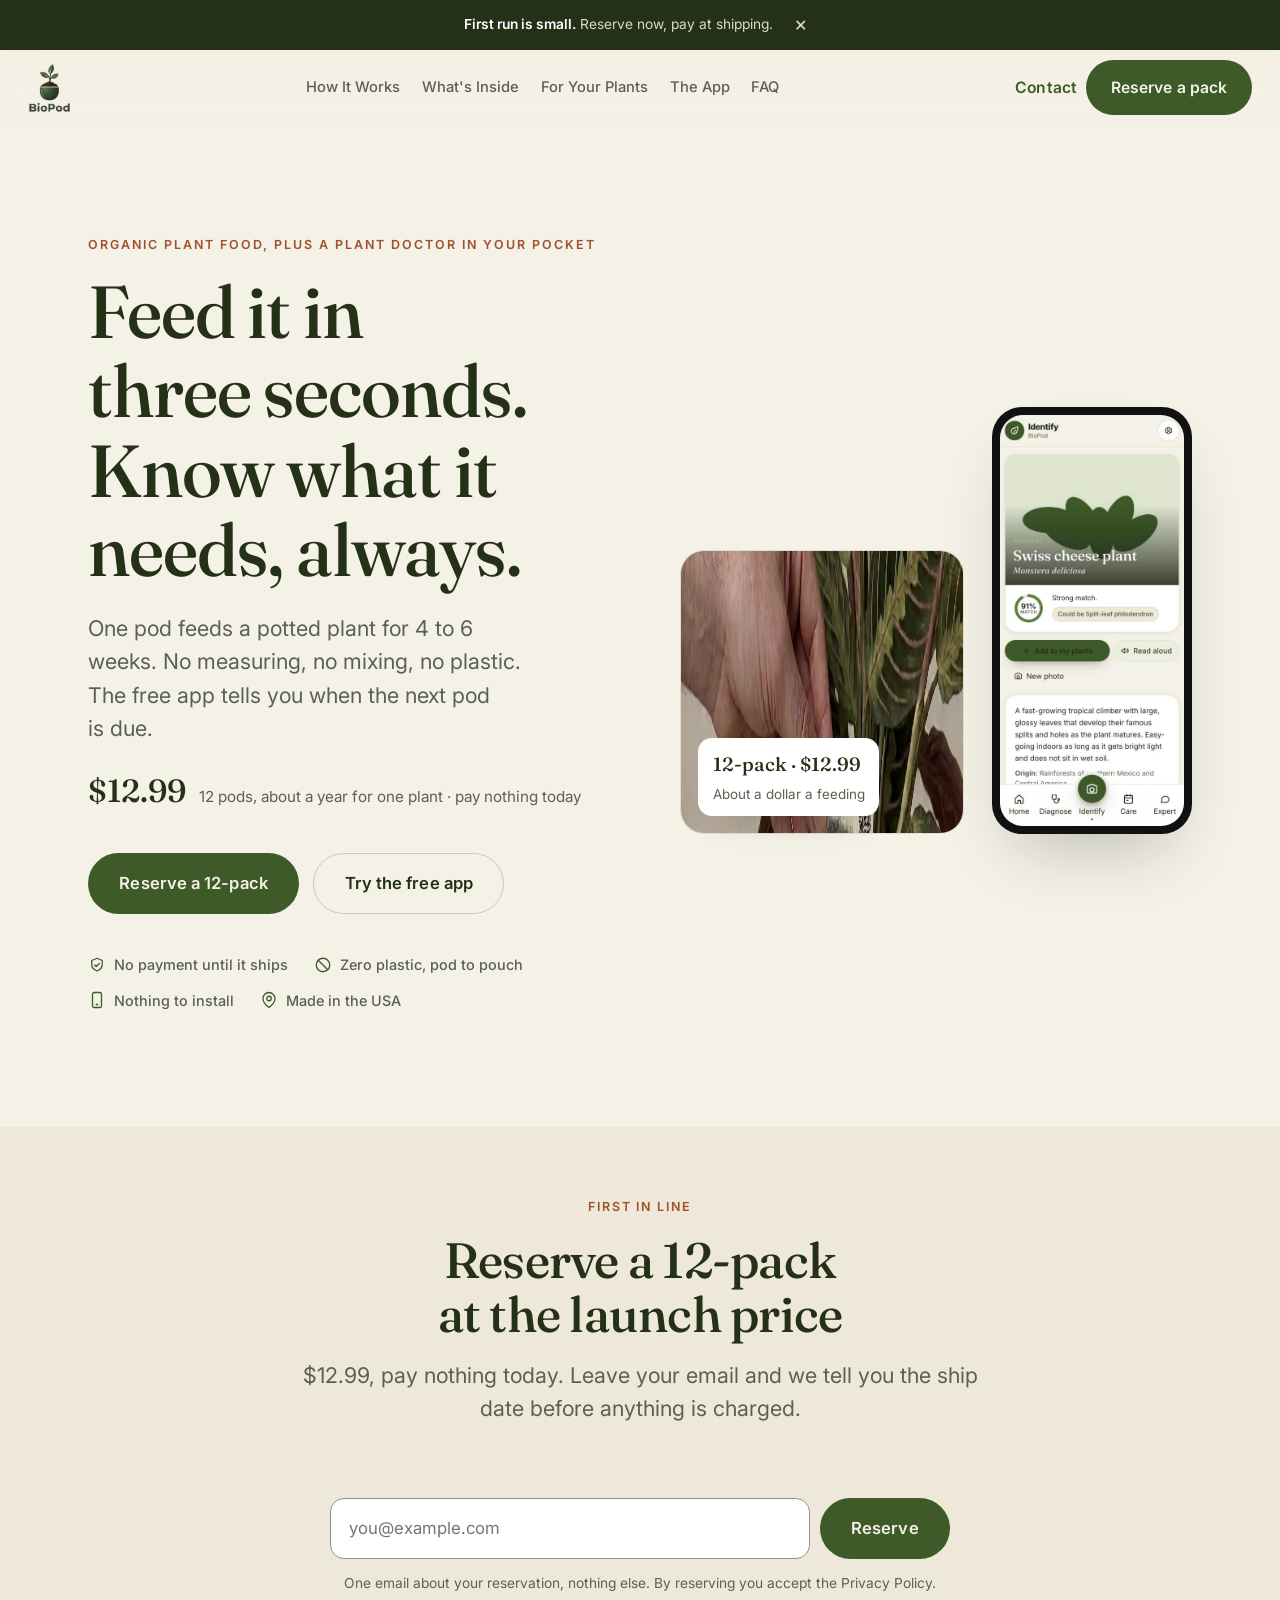
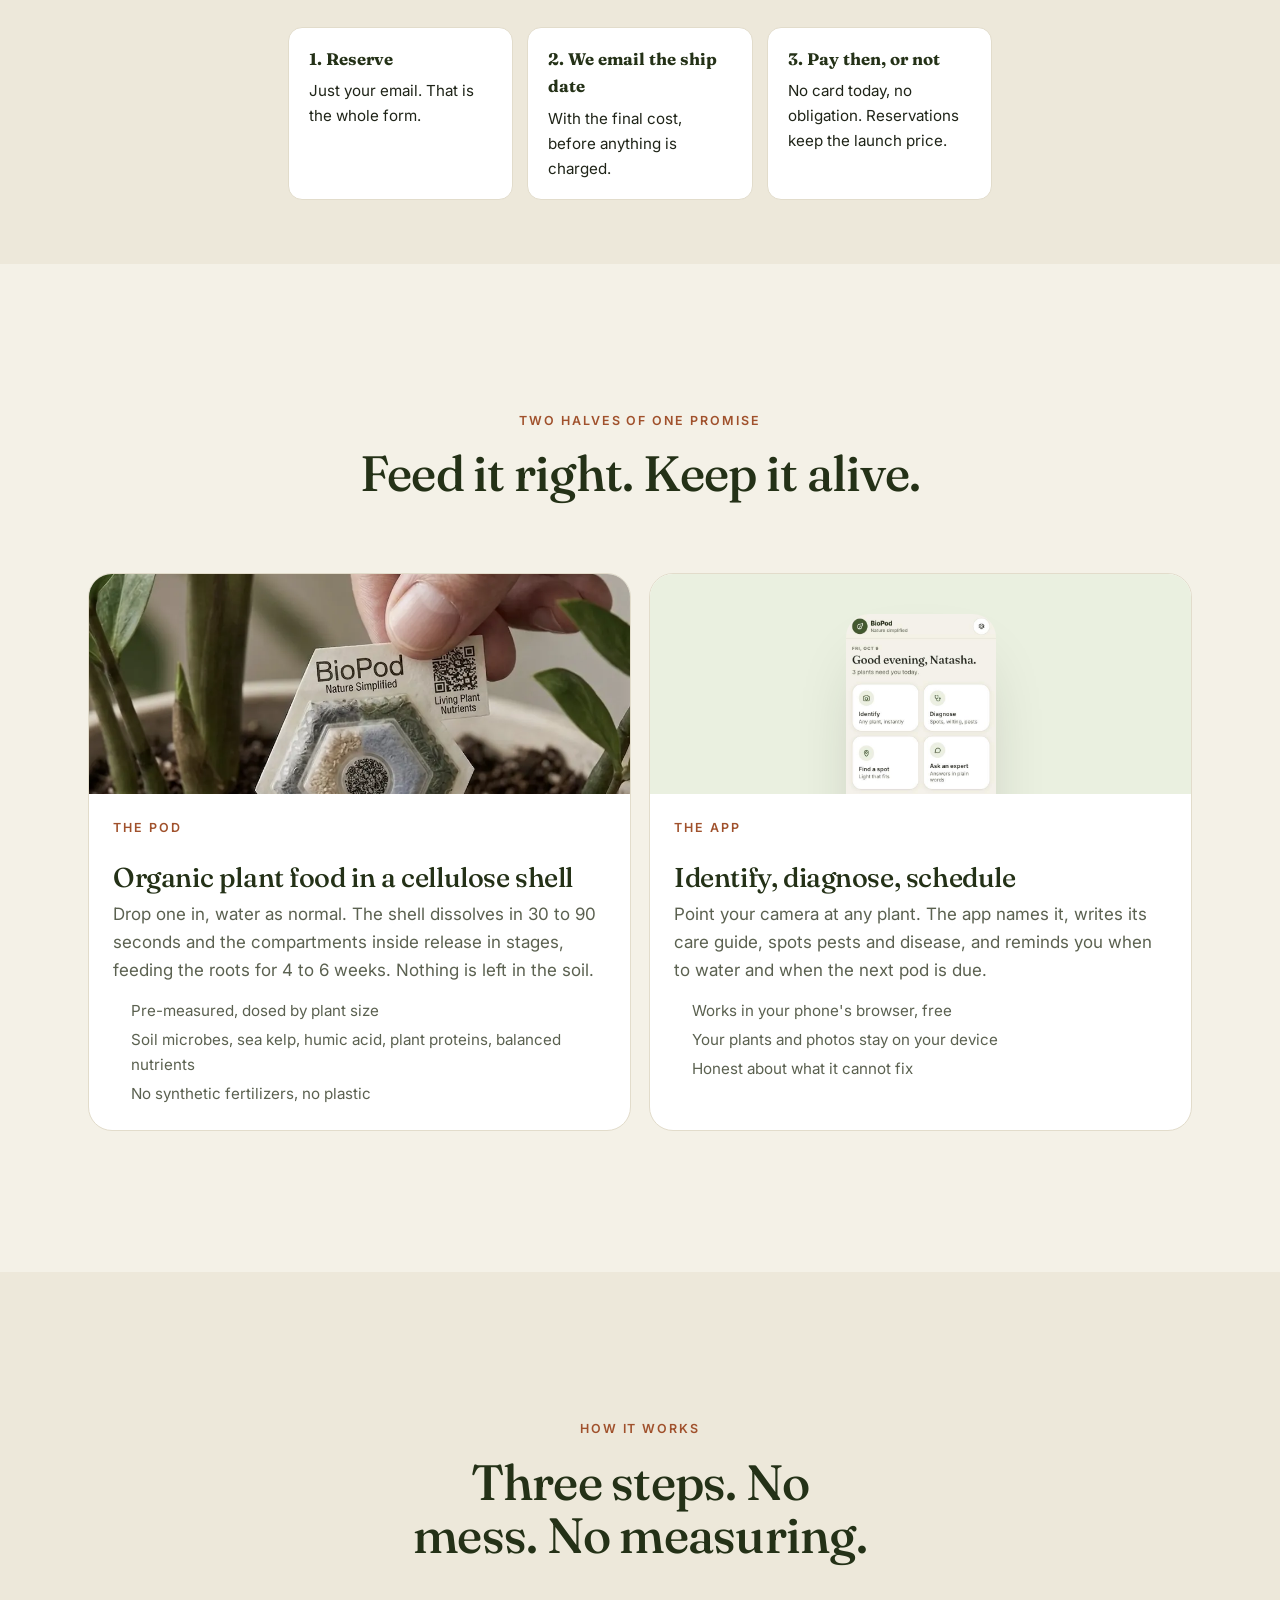
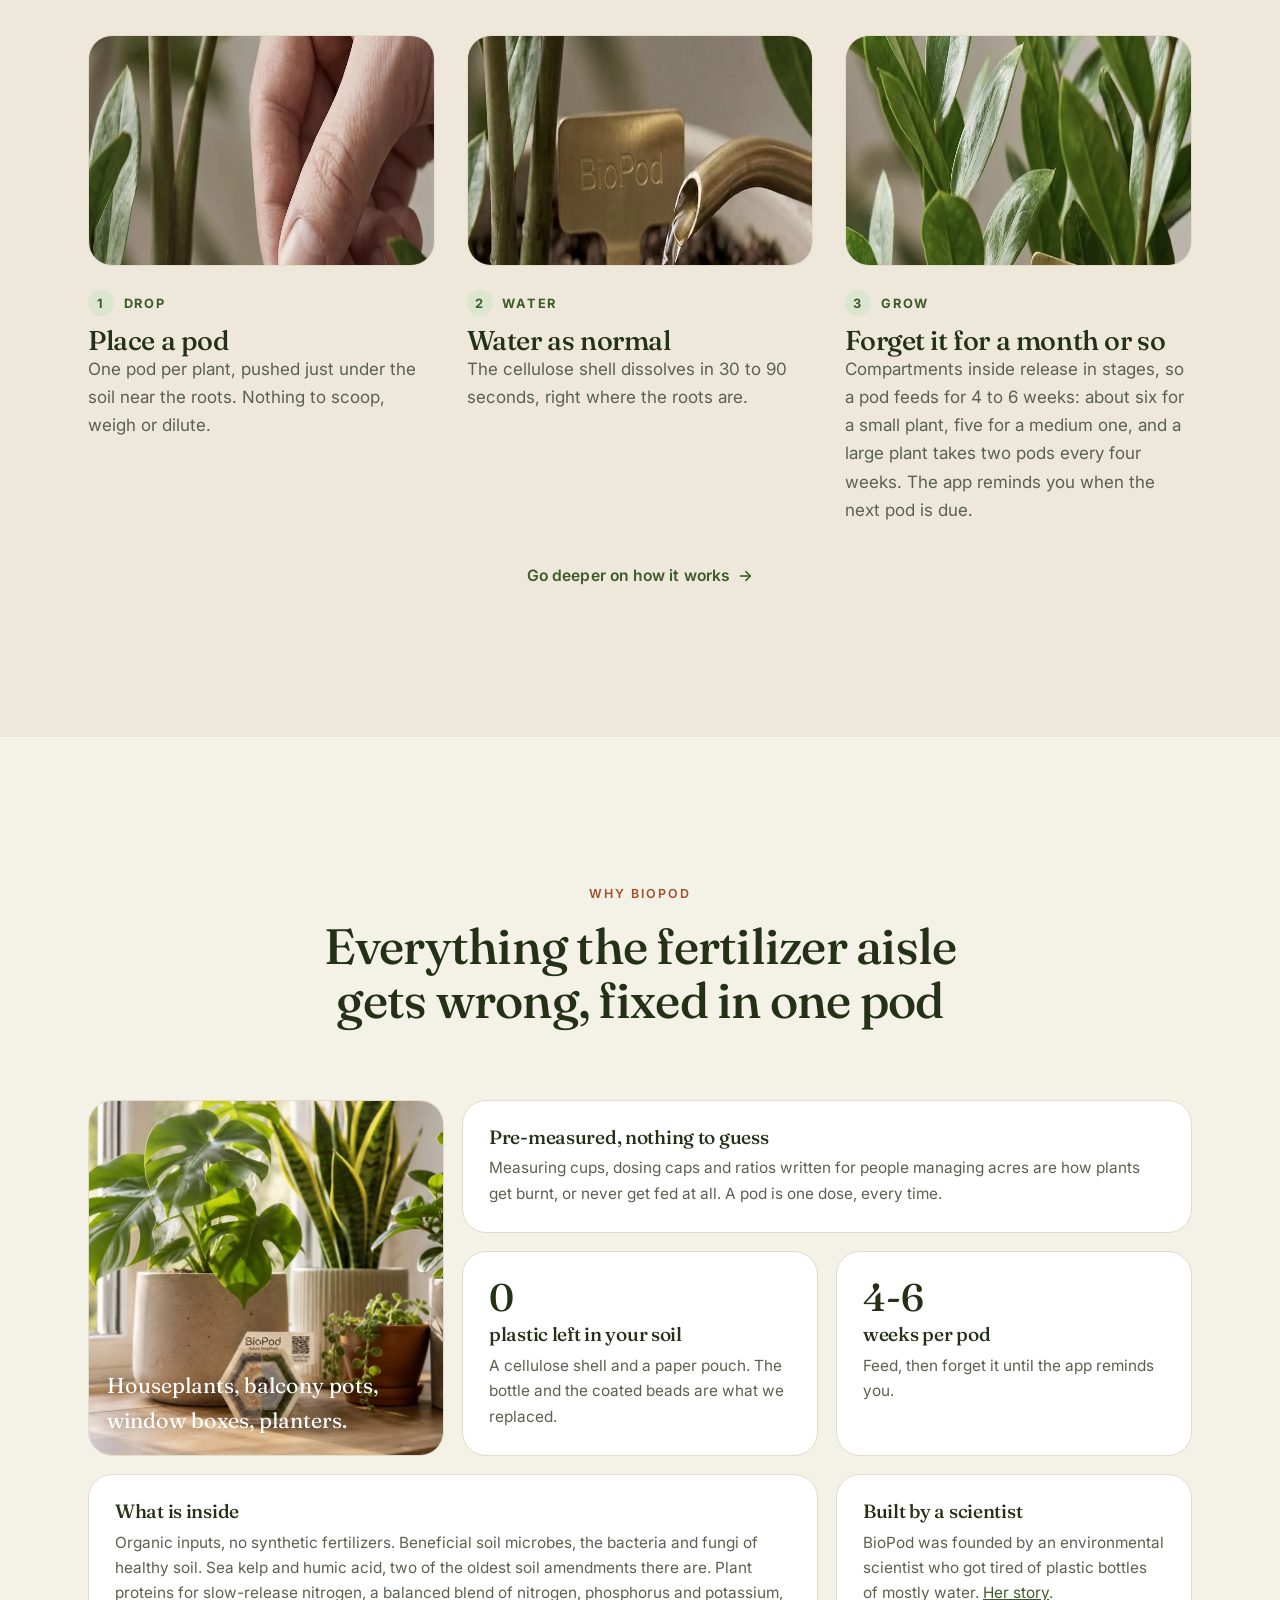
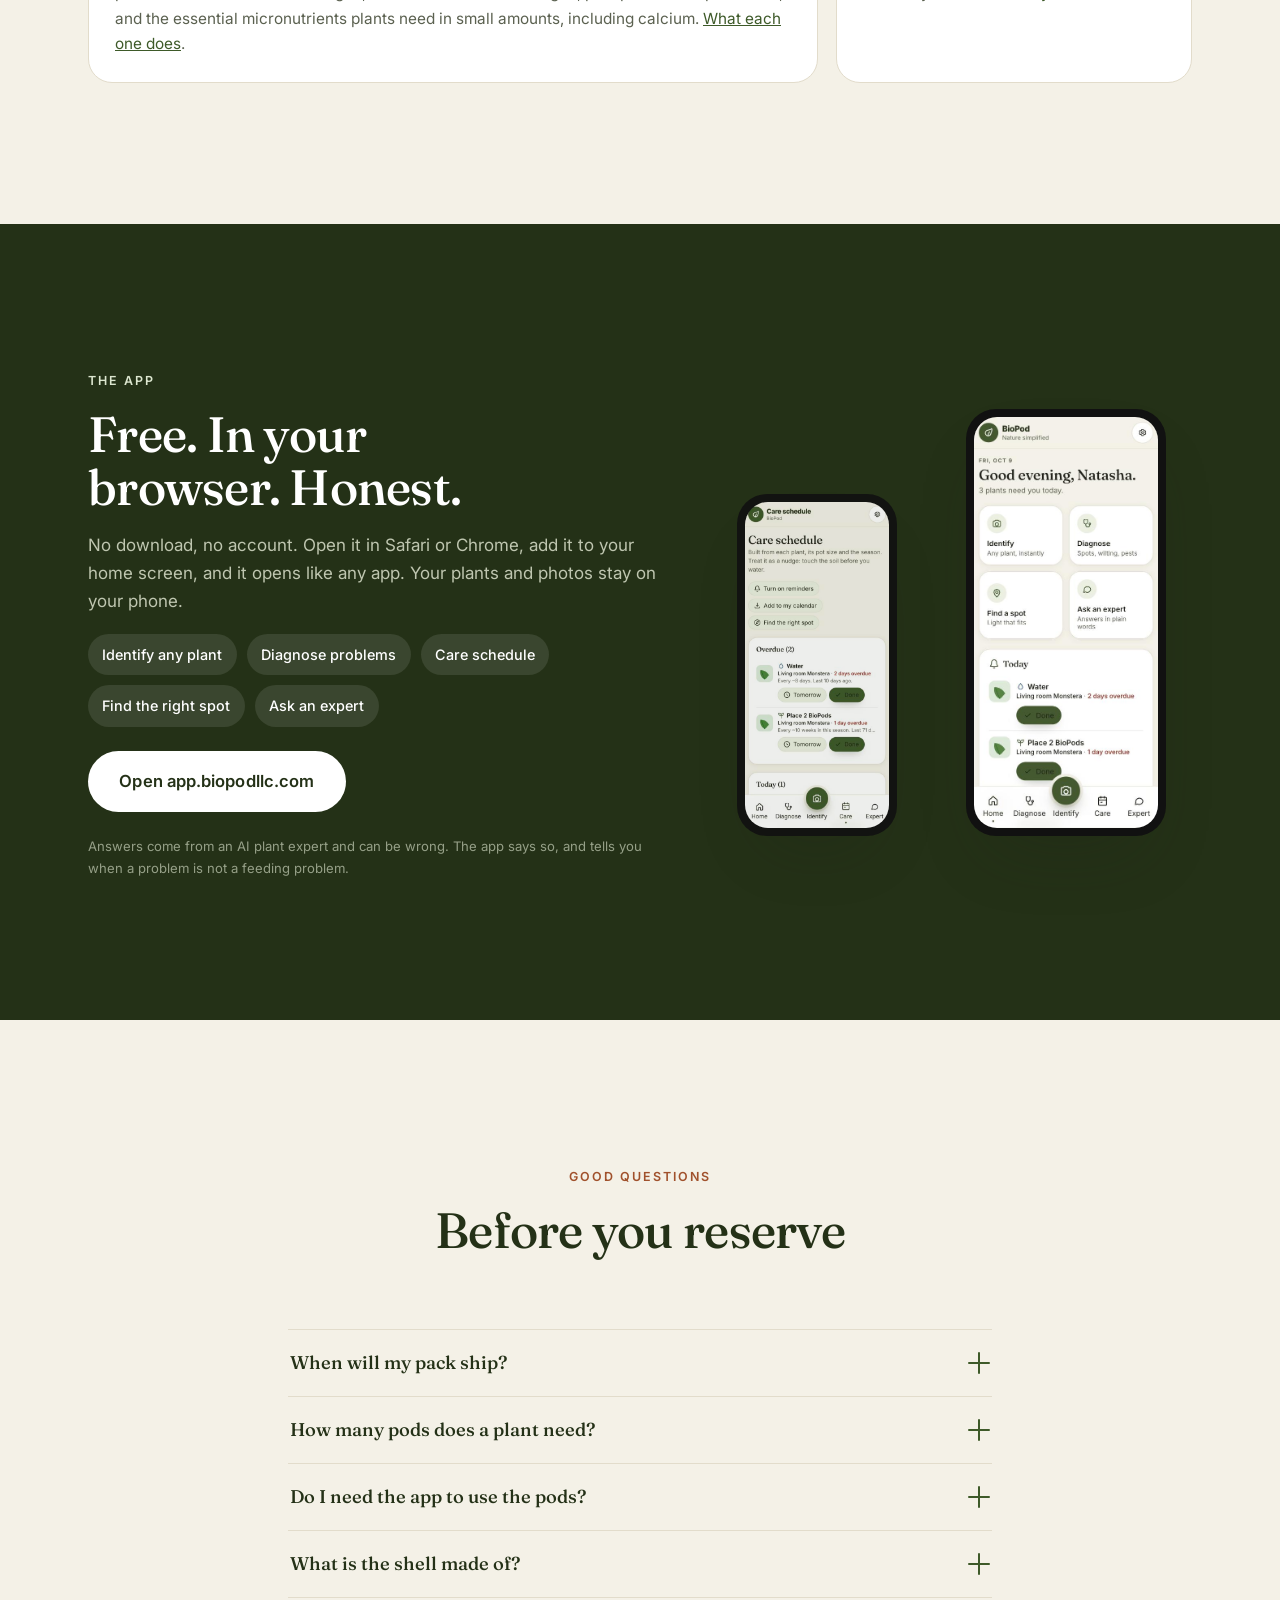
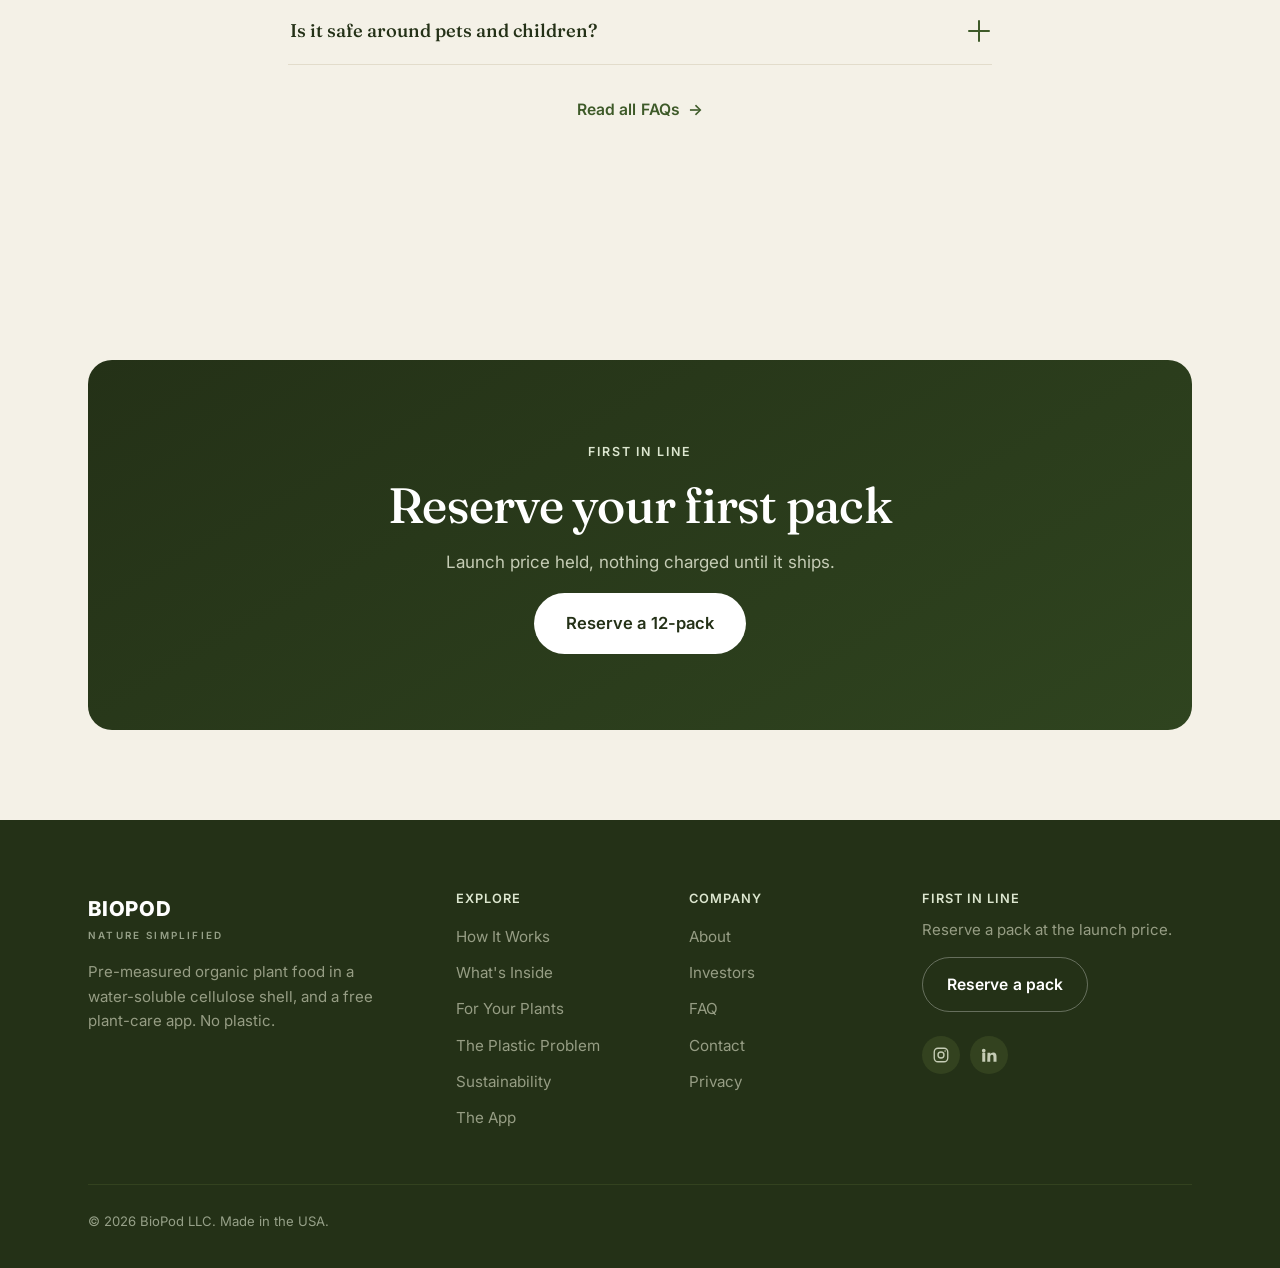
==== commit adfce732: "Audit fixes, batch 2: responsive WebP images and smaller logo, drop the mono font, cache headers, sh" ====
--- a/website/index.html
+++ b/website/index.html
@@ -20,22 +20,22 @@
   <meta name="twitter:card" content="summary_large_image" />
   <link rel="preconnect" href="https://fonts.googleapis.com" />
   <link rel="preconnect" href="https://fonts.gstatic.com" crossorigin />
-  <link href="https://fonts.googleapis.com/css2?family=Fraunces:opsz,wght@9..144,400..600&family=Inter:wght@400;500;600;700&family=IBM+Plex+Mono:wght@400;500&display=swap" rel="stylesheet" />
-  <link rel="stylesheet" href="assets/css/styles.css?v=7" />
+  <link href="https://fonts.googleapis.com/css2?family=Fraunces:opsz,wght@9..144,400..600&family=Inter:wght@400;500;600;700&display=swap" rel="stylesheet" />
+  <link rel="stylesheet" href="assets/css/styles.css?v=8" />
   <script type="application/ld+json">
   {"@context":"https://schema.org","@type":"Organization","name":"BioPod","slogan":"Nature Simplified","url":"https://biopodllc.com/","description":"Pre-measured plant food in a water-soluble cellulose shell for container plants, and a free plant-care app."}
   </script>
 </head>
 <body class="has-buybar">
   <a class="skip-link" href="#main">Skip to content</a>
-  <div class="topbar"><strong>The first run is small.</strong> Reserve a pack at the launch price, pay nothing until it ships.</div>
+  <div class="topbar" id="topbar"><span><strong>First run is small.</strong> Reserve now, pay at shipping.</span><button class="topbar-x" type="button" aria-label="Dismiss">&times;</button></div>
 
   <!-- ===================== HEADER ===================== -->
   <header class="site-header">
     <div class="container nav">
-      <a class="brand" href="index.html" aria-label="BioPod, Nature Simplified, home"><img class="brand-logo" src="assets/brand/logo.png?v=2" alt="BioPod" width="49" height="50" /></a>
+      <a class="brand" href="index.html"><img class="brand-logo" src="assets/brand/logo-120.png" alt="BioPod" width="49" height="50" /></a>
       <nav class="nav-links" aria-label="Primary">
-        <a href="how-it-works.html">How It Works</a><a href="the-science.html">What's Inside</a><a href="for-your-plants.html">For Your Plants</a><a href="https://app.biopodllc.com" target="_blank" rel="noopener">The App</a><a href="faq.html">FAQ</a>
+        <a href="how-it-works.html">How It Works</a><a href="the-science.html">What's Inside</a><a href="for-your-plants.html">For Your Plants</a><a href="https://app.biopodllc.com" target="_blank" rel="noopener">The App<span class="sr-only"> (opens in a new tab)</span></a><a href="faq.html">FAQ</a>
       </nav>
       <div class="nav-right">
         <a class="btn btn-text" href="contact.html">Contact</a>
@@ -43,7 +43,7 @@
       </div>
       <button class="nav-toggle" aria-label="Open menu" aria-expanded="false" aria-controls="m-menu"><span></span><span></span><span></span></button>
     </div>
-    <div class="mobile-menu" id="m-menu"><a href="how-it-works.html">How It Works</a><a href="the-science.html">What's Inside</a><a href="for-your-plants.html">For Your Plants</a><a href="https://app.biopodllc.com" target="_blank" rel="noopener">The App</a><a href="the-plastic-problem.html">The Plastic Problem</a><a href="sustainability.html">Sustainability</a><a href="about.html">About</a><a href="faq.html">FAQ</a><a href="investors.html">Investors</a><a href="contact.html">Contact</a><a class="btn btn-primary" href="index.html#reserve">Reserve a pack</a></div>
+    <div class="mobile-menu" id="m-menu"><a href="how-it-works.html">How It Works</a><a href="the-science.html">What's Inside</a><a href="for-your-plants.html">For Your Plants</a><a href="https://app.biopodllc.com" target="_blank" rel="noopener">The App<span class="sr-only"> (opens in a new tab)</span></a><a href="the-plastic-problem.html">The Plastic Problem</a><a href="sustainability.html">Sustainability</a><a href="about.html">About</a><a href="faq.html">FAQ</a><a href="investors.html">Investors</a><a href="contact.html">Contact</a><a class="btn btn-primary" href="index.html#reserve">Reserve a pack</a></div>
   </header>
 
   <main id="main">
@@ -57,8 +57,8 @@
           <p class="lead">One pod feeds a potted plant for 4 to 6 weeks. No measuring, no mixing, no plastic. The free app tells you when the next pod is due.</p>
           <div class="price-line"><span class="big">$12.99</span><span class="sub">12 pods, about a year for one plant · pay nothing today</span></div>
           <div class="hero-cta">
-            <a class="btn btn-primary btn-lg" href="#reserve">Reserve my 12-pack</a>
-            <a class="btn btn-outline btn-lg" href="https://app.biopodllc.com" target="_blank" rel="noopener">Try the free app</a>
+            <a class="btn btn-primary btn-lg" href="#reserve">Reserve a 12-pack</a>
+            <a class="btn btn-outline btn-lg" href="https://app.biopodllc.com" target="_blank" rel="noopener">Try the free app<span class="sr-only"> (opens in a new tab)</span></a>
           </div>
           <div class="trust-strip">
             <span class="item"><svg class="ico" viewBox="0 0 24 24"><path d="M12 3 5 6v5c0 5 3.4 7.7 7 9 3.6-1.3 7-4 7-9V6Z"/><path d="m9 12 2 2 4-4"/></svg> No payment until it ships</span>
@@ -70,7 +70,7 @@
         <div class="hero-duo reveal">
           <div class="hero-product">
             <figure class="photo" style="aspect-ratio:1/1">
-              <img src="assets/photos/hero-hand-placing.jpg?v=3" alt="A hand placing a BioPod pod into a potted plant" width="720" height="720" onerror="this.hidden=true" />
+              <picture><source type="image/webp" srcset="assets/photos/hero-hand-placing-480.webp 480w, assets/photos/hero-hand-placing-960.webp 960w" sizes="(max-width: 760px) 100vw, 50vw" /><img src="assets/photos/hero-hand-placing-960.jpg" srcset="assets/photos/hero-hand-placing-480.jpg 480w, assets/photos/hero-hand-placing-960.jpg 960w" sizes="(max-width: 760px) 100vw, 50vw" alt="A hand placing a BioPod pod into a potted plant" width="720" height="720" /></picture>
             </figure>
             <div class="flag"><b>12-pack · $12.99</b><span>About a dollar a feeding</span></div>
           </div>
@@ -107,7 +107,7 @@
         <div class="section-head center reveal"><span class="eyebrow">Two halves of one promise</span><h2>Feed it right. Keep it alive.</h2></div>
         <div class="halves">
           <div class="half reveal">
-            <div class="img"><img src="assets/photos/step-1-drop.jpg?v=3" alt="A BioPod pod resting on the soil at the base of a plant" loading="lazy" /></div>
+            <div class="img"><picture><source type="image/webp" srcset="assets/photos/step-1-drop-480.webp 480w, assets/photos/step-1-drop-960.webp 960w" sizes="(max-width: 760px) 100vw, 50vw" /><img src="assets/photos/step-1-drop-960.jpg" srcset="assets/photos/step-1-drop-480.jpg 480w, assets/photos/step-1-drop-960.jpg 960w" sizes="(max-width: 760px) 100vw, 50vw" alt="A BioPod pod resting on the soil at the base of a plant" loading="lazy" /></picture></div>
             <div class="txt"><span class="eyebrow">The pod</span><h3>Organic plant food in a cellulose shell</h3><p>Drop one in, water as normal. The shell dissolves in 30 to 90 seconds and the compartments inside release in stages, feeding the roots for 4 to 6 weeks. Nothing is left in the soil.</p><ul><li>Pre-measured, dosed by plant size</li><li>Soil microbes, sea kelp, humic acid, plant proteins, balanced nutrients</li><li>No synthetic fertilizers, no plastic</li></ul></div>
           </div>
           <div class="half reveal">
@@ -127,19 +127,19 @@
         </div>
         <div class="steps">
           <div class="step reveal">
-            <figure class="photo ar-landscape"><img src="assets/photos/step-1-drop.jpg?v=3" alt="A BioPod pod resting on the soil at the base of a plant" width="900" height="600" loading="lazy" onerror="this.hidden=true" /></figure>
+            <figure class="photo ar-landscape"><picture><source type="image/webp" srcset="assets/photos/step-1-drop-480.webp 480w, assets/photos/step-1-drop-960.webp 960w" sizes="(max-width: 760px) 100vw, 50vw" /><img src="assets/photos/step-1-drop-960.jpg" srcset="assets/photos/step-1-drop-480.jpg 480w, assets/photos/step-1-drop-960.jpg 960w" sizes="(max-width: 760px) 100vw, 50vw" alt="A BioPod pod resting on the soil at the base of a plant" width="900" height="600" loading="lazy" /></picture></figure>
             <span class="step-k"><span class="n">1</span> Drop</span>
             <h3>Place a pod</h3>
             <p>One pod per plant, pushed just under the soil near the roots. Nothing to scoop, weigh or dilute.</p>
           </div>
           <div class="step reveal">
-            <figure class="photo ar-landscape"><img src="assets/photos/step-2-water.jpg?v=3" alt="Water poured over a BioPod pod as its shell begins to wet" width="900" height="600" loading="lazy" onerror="this.hidden=true" /></figure>
+            <figure class="photo ar-landscape"><picture><source type="image/webp" srcset="assets/photos/step-2-water-480.webp 480w, assets/photos/step-2-water-960.webp 960w" sizes="(max-width: 760px) 100vw, 50vw" /><img src="assets/photos/step-2-water-960.jpg" srcset="assets/photos/step-2-water-480.jpg 480w, assets/photos/step-2-water-960.jpg 960w" sizes="(max-width: 760px) 100vw, 50vw" alt="Water poured over a BioPod pod as its shell begins to wet" width="900" height="600" loading="lazy" /></picture></figure>
             <span class="step-k"><span class="n">2</span> Water</span>
             <h3>Water as normal</h3>
             <p>The cellulose shell dissolves in 30 to 90 seconds, right where the roots are.</p>
           </div>
           <div class="step reveal">
-            <figure class="photo ar-landscape"><img src="assets/photos/step-3-grow.jpg?v=3" alt="A healthy, thriving plant" width="900" height="600" loading="lazy" onerror="this.hidden=true" /></figure>
+            <figure class="photo ar-landscape"><picture><source type="image/webp" srcset="assets/photos/step-3-grow-480.webp 480w, assets/photos/step-3-grow-960.webp 960w" sizes="(max-width: 760px) 100vw, 50vw" /><img src="assets/photos/step-3-grow-960.jpg" srcset="assets/photos/step-3-grow-480.jpg 480w, assets/photos/step-3-grow-960.jpg 960w" sizes="(max-width: 760px) 100vw, 50vw" alt="A healthy, thriving plant" width="900" height="600" loading="lazy" /></picture></figure>
             <span class="step-k"><span class="n">3</span> Grow</span>
             <h3>Forget it for a month or so</h3>
             <p>Compartments inside release in stages, so a pod feeds for 4 to 6 weeks: about six for a small plant, five for a medium one, and a large plant takes two pods every four weeks. The app reminds you when the next pod is due.</p>
@@ -157,7 +157,7 @@
           <h2>Everything the fertilizer aisle gets wrong, fixed in one pod</h2>
         </div>
         <div class="bento">
-          <div class="tile photo-tile b-tall reveal"><img src="assets/photos/lifestyle-indoor.jpg?v=3" alt="Houseplants on a bright windowsill" loading="lazy" /><div class="cap">Houseplants, balcony pots, window boxes, planters.</div></div>
+          <div class="tile photo-tile b-tall reveal"><picture><source type="image/webp" srcset="assets/photos/lifestyle-indoor-480.webp 480w, assets/photos/lifestyle-indoor-960.webp 960w, assets/photos/lifestyle-indoor-1440.webp 1440w" sizes="(max-width: 760px) 100vw, 50vw" /><img src="assets/photos/lifestyle-indoor-960.jpg" srcset="assets/photos/lifestyle-indoor-480.jpg 480w, assets/photos/lifestyle-indoor-960.jpg 960w, assets/photos/lifestyle-indoor-1440.jpg 1440w" sizes="(max-width: 760px) 100vw, 50vw" alt="Houseplants on a bright windowsill" loading="lazy" /></picture><div class="cap">Houseplants, balcony pots, window boxes, planters.</div></div>
           <div class="tile b-wide reveal"><h3>Pre-measured, nothing to guess</h3><p>Measuring cups, dosing caps and ratios written for people managing acres are how plants get burnt, or never get fed at all. A pod is one dose, every time.</p></div>
           <div class="tile b reveal"><div class="big">0</div><h3>plastic left in your soil</h3><p>A cellulose shell and a paper pouch. The bottle and the coated beads are what we replaced.</p></div>
           <div class="tile b reveal"><div class="big">4-6</div><h3>weeks per pod</h3><p>Feed, then forget it until the app reminds you.</p></div>
@@ -175,7 +175,7 @@
           <h2>Free. In your browser. Honest.</h2>
           <p class="mt-2">No download, no account. Open it in Safari or Chrome, add it to your home screen, and it opens like any app. Your plants and photos stay on your phone.</p>
           <div class="app-badges"><span class="ab">Identify any plant</span><span class="ab">Diagnose problems</span><span class="ab">Care schedule</span><span class="ab">Find the right spot</span><span class="ab">Ask an expert</span></div>
-          <p class="mt-3"><a class="btn btn-lg" style="background:var(--white);color:var(--green-900)" href="https://app.biopodllc.com" target="_blank" rel="noopener">Open app.biopodllc.com</a></p>
+          <p class="mt-3"><a class="btn btn-lg" style="background:var(--white);color:var(--green-900)" href="https://app.biopodllc.com" target="_blank" rel="noopener">Open app.biopodllc.com<span class="sr-only"> (opens in a new tab)</span></a></p>
           <p class="cite mt-3" style="color:#96A088">Answers come from an AI plant expert and can be wrong. The app says so, and tells you when a problem is not a feeding problem.</p>
         </div>
         <div class="phones reveal">
@@ -193,11 +193,11 @@
           <h2>Before you reserve</h2>
         </div>
         <div class="accordion reveal">
-          <div class="acc-item"><button class="acc-q" aria-expanded="false">When will my pack ship?<span class="pm"></span></button><div class="acc-a"><div class="acc-a-inner">We email every reservation the shipping date as soon as the batch is scheduled, and nothing is charged before then. If the date does not suit you, you simply do not pay.</div></div></div>
-          <div class="acc-item"><button class="acc-q" aria-expanded="false">How many pods does a plant need?<span class="pm"></span></button><div class="acc-a"><div class="acc-a-inner">A pod lasts 4 to 6 weeks: about six for a small plant, five for a medium one. A large indoor plant takes two pods every four weeks. A 12-pack is about a year of feeding for one small plant.</div></div></div>
-          <div class="acc-item"><button class="acc-q" aria-expanded="false">Do I need the app to use the pods?<span class="pm"></span></button><div class="acc-a"><div class="acc-a-inner">No. The pods work on their own. The app just makes it hard to forget, and it is free with or without a pack.</div></div></div>
-          <div class="acc-item"><button class="acc-q" aria-expanded="false">What is the shell made of?<span class="pm"></span></button><div class="acc-a"><div class="acc-a-inner">Water-soluble cellulose paper. It is not plastic film and it is not PVA. It dissolves into the soil in 30 to 90 seconds when you water and leaves nothing behind.</div></div></div>
-          <div class="acc-item"><button class="acc-q" aria-expanded="false">Is it safe around pets and children?<span class="pm"></span></button><div class="acc-a"><div class="acc-a-inner">As with any plant food, store it away from pets and children, and keep pets from digging in a freshly fed pot.</div></div></div>
+          <div class="acc-item"><h3 class="acc-h"><button class="acc-q" id="index-q1" aria-expanded="false" aria-controls="index-q1-a">When will my pack ship?<span class="pm"></span></button></h3><div class="acc-a" id="index-q1-a" role="region" aria-labelledby="index-q1"><div class="acc-a-inner">We email every reservation the shipping date as soon as the batch is scheduled, and nothing is charged before then. If the date does not suit you, you simply do not pay.</div></div></div>
+          <div class="acc-item"><h3 class="acc-h"><button class="acc-q" id="index-q2" aria-expanded="false" aria-controls="index-q2-a">How many pods does a plant need?<span class="pm"></span></button></h3><div class="acc-a" id="index-q2-a" role="region" aria-labelledby="index-q2"><div class="acc-a-inner">A pod lasts 4 to 6 weeks: about six for a small plant, five for a medium one. A large indoor plant takes two pods every four weeks. A 12-pack is about a year of feeding for one small plant.</div></div></div>
+          <div class="acc-item"><h3 class="acc-h"><button class="acc-q" id="index-q3" aria-expanded="false" aria-controls="index-q3-a">Do I need the app to use the pods?<span class="pm"></span></button></h3><div class="acc-a" id="index-q3-a" role="region" aria-labelledby="index-q3"><div class="acc-a-inner">No. The pods work on their own. The app just makes it hard to forget, and it is free with or without a pack.</div></div></div>
+          <div class="acc-item"><h3 class="acc-h"><button class="acc-q" id="index-q4" aria-expanded="false" aria-controls="index-q4-a">What is the shell made of?<span class="pm"></span></button></h3><div class="acc-a" id="index-q4-a" role="region" aria-labelledby="index-q4"><div class="acc-a-inner">Water-soluble cellulose paper. It is not plastic film and it is not PVA. It dissolves into the soil in 30 to 90 seconds when you water and leaves nothing behind.</div></div></div>
+          <div class="acc-item"><h3 class="acc-h"><button class="acc-q" id="index-q5" aria-expanded="false" aria-controls="index-q5-a">Is it safe around pets and children?<span class="pm"></span></button></h3><div class="acc-a" id="index-q5-a" role="region" aria-labelledby="index-q5"><div class="acc-a-inner">As with any plant food, store it away from pets and children, and keep pets from digging in a freshly fed pot.</div></div></div>
         </div>
         <p class="center mt-3 reveal"><a class="btn btn-text" href="faq.html">Read all FAQs <span class="arrow">&rarr;</span></a></p>
       </div>
@@ -221,10 +221,10 @@
   <footer class="site-footer">
     <div class="container">
       <div class="footer-grid">
-        <div class="footer-about"><a class="brand" href="index.html" aria-label="BioPod home"><span><span class="brand-wordmark">BioPod</span><span class="tagline">Nature Simplified</span></span></a><p>Pre-measured organic plant food in a water-soluble cellulose shell, and a free plant-care app. No plastic.</p></div>
-        <div><h4>Explore</h4><ul class="footer-links"><li><a href="how-it-works.html">How It Works</a></li><li><a href="the-science.html">What's Inside</a></li><li><a href="for-your-plants.html">For Your Plants</a></li><li><a href="the-plastic-problem.html">The Plastic Problem</a></li><li><a href="sustainability.html">Sustainability</a></li><li><a href="https://app.biopodllc.com" target="_blank" rel="noopener">The App</a></li></ul></div>
-        <div><h4>Company</h4><ul class="footer-links"><li><a href="about.html">About</a></li><li><a href="investors.html">Investors</a></li><li><a href="faq.html">FAQ</a></li><li><a href="contact.html">Contact</a></li><li><a href="privacy.html">Privacy</a></li></ul></div>
-        <div class="footer-cta"><h4>First in line</h4><p>Reserve a pack at the launch price.</p><a class="btn btn-outline" href="index.html#reserve">Reserve a pack</a><div class="socials mt-3"><a href="https://www.instagram.com/biopodllc/" target="_blank" rel="noopener" aria-label="BioPod on Instagram"><svg viewBox="0 0 24 24" fill="none" stroke="currentColor" stroke-width="1.8"><rect x="3" y="3" width="18" height="18" rx="5"/><circle cx="12" cy="12" r="4"/><circle cx="17.5" cy="6.5" r="1" fill="currentColor" stroke="none"/></svg></a><a href="https://www.linkedin.com/company/biopodllc" target="_blank" rel="noopener" aria-label="BioPod on LinkedIn"><svg viewBox="0 0 24 24" fill="currentColor"><path d="M4.98 3.5a2.5 2.5 0 1 1 0 5 2.5 2.5 0 0 1 0-5ZM3 9h4v12H3zM10 9h3.8v1.7h.05c.53-1 1.83-2.05 3.76-2.05C21.2 8.65 22 11 22 14.1V21h-4v-6.1c0-1.45-.03-3.3-2-3.3-2.01 0-2.32 1.57-2.32 3.2V21h-4z"/></svg></a></div></div>
+        <div class="footer-about"><a class="brand" href="index.html"><span><span class="brand-wordmark">BioPod</span><span class="tagline">Nature Simplified</span></span></a><p>Pre-measured organic plant food in a water-soluble cellulose shell, and a free plant-care app. No plastic.</p></div>
+        <div><h2 class="footer-h">Explore</h2><ul class="footer-links"><li><a href="how-it-works.html">How It Works</a></li><li><a href="the-science.html">What's Inside</a></li><li><a href="for-your-plants.html">For Your Plants</a></li><li><a href="the-plastic-problem.html">The Plastic Problem</a></li><li><a href="sustainability.html">Sustainability</a></li><li><a href="https://app.biopodllc.com" target="_blank" rel="noopener">The App<span class="sr-only"> (opens in a new tab)</span></a></li></ul></div>
+        <div><h2 class="footer-h">Company</h2><ul class="footer-links"><li><a href="about.html">About</a></li><li><a href="investors.html">Investors</a></li><li><a href="faq.html">FAQ</a></li><li><a href="contact.html">Contact</a></li><li><a href="privacy.html">Privacy</a></li></ul></div>
+        <div class="footer-cta"><h2 class="footer-h">First in line</h2><p>Reserve a pack at the launch price.</p><a class="btn btn-outline" href="index.html#reserve">Reserve a pack</a><div class="socials mt-3"><a href="https://www.instagram.com/biopodllc/" target="_blank" rel="noopener" aria-label="BioPod on Instagram"><svg viewBox="0 0 24 24" fill="none" stroke="currentColor" stroke-width="1.8"><rect x="3" y="3" width="18" height="18" rx="5"/><circle cx="12" cy="12" r="4"/><circle cx="17.5" cy="6.5" r="1" fill="currentColor" stroke="none"/></svg></a><a href="https://www.linkedin.com/company/biopodllc" target="_blank" rel="noopener" aria-label="BioPod on LinkedIn"><svg viewBox="0 0 24 24" fill="currentColor"><path d="M4.98 3.5a2.5 2.5 0 1 1 0 5 2.5 2.5 0 0 1 0-5ZM3 9h4v12H3zM10 9h3.8v1.7h.05c.53-1 1.83-2.05 3.76-2.05C21.2 8.65 22 11 22 14.1V21h-4v-6.1c0-1.45-.03-3.3-2-3.3-2.01 0-2.32 1.57-2.32 3.2V21h-4z"/></svg></a></div></div>
       </div>
       <div class="footer-bottom"><span>&copy; <span data-year>2026</span> BioPod LLC. Made in the USA.</span></div>
     </div>
@@ -232,6 +232,6 @@
 
   <div class="buy-bar"><div class="t"><b>12-pack, $12.99</b><span>Pay nothing until it ships</span></div><a class="btn btn-primary" href="#reserve">Reserve</a></div>
 
-  <script src="assets/js/main.js?v=4" defer></script>
+  <script src="assets/js/main.js?v=5" defer></script>
 </body>
 </html>
--- a/website/assets/css/styles.css
+++ b/website/assets/css/styles.css
@@ -207,11 +207,13 @@
 .mobile-menu a:not(.btn) { display: block; padding: .85rem .25rem; font-size: 1.12rem; font-weight: 500;
   color: var(--green-900); border-bottom: 1px solid var(--line); }
 .mobile-menu .btn { width: 100%; margin-top: 16px; }
-@media (min-width: 1200px) {
+@media (min-width: 900px) {
   .nav-links, .nav-right { display: flex; }
   .nav-toggle { display: none; }
   .mobile-menu { display: none !important; }
-}
+  .nav-links a { font-size: .88rem; padding: .5rem .5rem; }
+}
+@media (min-width: 1200px) { .nav-links a { font-size: .92rem; padding: .5rem .62rem; } }
 
 /* ---------- Hero ---------- */
 .hero { padding-block: clamp(56px, 8vw, 104px) clamp(64px, 9vw, 120px); }
@@ -240,7 +242,7 @@
 .photo .ph-inner { padding: 28px; display: grid; gap: 12px; place-items: center; }
 .photo .ph-inner svg { width: 30px; height: 30px; color: var(--green-500); stroke-width: 1.5; }
 .photo .ph-cap { font-size: .82rem; letter-spacing: .02em; color: var(--ink-300); max-width: 28ch; }
-.ph-name { font-family: var(--font-mono); font-size: .78rem; font-weight: 600; color: var(--green-900);
+.ph-name { font-variant-numeric: tabular-nums; font-size: .78rem; font-weight: 600; color: var(--green-900);
   background: var(--green-100); padding: .25rem .65rem; border-radius: var(--radius-pill);
   border: 1px solid #d4e3c6; letter-spacing: .01em; }
 .photo.ar-square { aspect-ratio: 1 / 1; }
@@ -406,7 +408,7 @@
 .socials svg { width: 18px; height: 18px; }
 
 /* ---------- Motion (gated behind .js; content visible without JS) ---------- */
-.js .reveal { opacity: 0; transform: translateY(20px); transition: opacity .6s var(--ease), transform .6s var(--ease); }
+.js .reveal { opacity: 0; transform: translateY(8px); transition: opacity .35s var(--ease), transform .35s var(--ease); }
 .js .reveal.in { opacity: 1; transform: none; }
 @media (prefers-reduced-motion: reduce) {
   .js .reveal { opacity: 1 !important; transform: none !important; transition: none; }
@@ -450,7 +452,7 @@
 .context h3 { font-size: 1.08rem; margin: 0; }
 .context p { margin: 0; color: var(--ink-500); font-size: .96rem; }
 .context .icon-chip { margin-bottom: .2rem; }
-.context .dose { font-family: var(--font-mono); font-size: .78rem; color: var(--green-700);
+.context .dose { font-variant-numeric: tabular-nums; font-size: .78rem; color: var(--green-700);
   background: var(--green-100); border-radius: var(--radius-pill); padding: .28rem .6rem; align-self: flex-start; margin-top: .35rem; }
 
 /* Field note: founder voice / honesty callout */
@@ -468,14 +470,14 @@
 .receipts svg { width: 20px; height: 20px; flex: 0 0 20px; margin-top: 2px; }
 .receipts .done svg { color: var(--green-500); }
 .receipts .doing svg { color: var(--clay-600); }
-.receipts .tag { font-family: var(--font-mono); font-size: .7rem; text-transform: uppercase;
+.receipts .tag { font-variant-numeric: tabular-nums; font-size: .7rem; text-transform: uppercase;
   letter-spacing: .06em; padding: .12rem .45rem; border-radius: var(--radius-pill); margin-left: .4rem; white-space: nowrap; }
 .receipts .done .tag { background: var(--green-100); color: var(--green-700); }
 .receipts .doing .tag { background: #F6E7DF; color: var(--clay-600); }
 
 /* Inline source microlinks — citing sources is part of the brand voice */
 a.src, .src {
-  font-family: var(--font-mono); font-size: .72rem; color: var(--ink-300);
+  font-variant-numeric: tabular-nums; font-size: .72rem; color: var(--ink-300);
   text-decoration: underline; text-underline-offset: 2px; white-space: nowrap;
 }
 a.src:hover { color: var(--green-700); }
@@ -484,7 +486,7 @@
   font-size: .9rem; color: var(--ink-500); line-height: 1.6; }
 .sources-list li::before {
   content: counter(s); position: absolute; left: 0; top: .05rem;
-  font-family: var(--font-mono); font-size: .72rem; color: var(--green-700);
+  font-variant-numeric: tabular-nums; font-size: .72rem; color: var(--green-700);
   background: var(--green-100); border-radius: var(--radius-pill);
   width: 1.5rem; height: 1.5rem; display: grid; place-items: center;
 }
@@ -502,7 +504,7 @@
 .promise .p-item { border-top: 2px solid var(--green-200); padding-top: 1rem; }
 .promise .p-item h3 { font-size: 1.05rem; margin: .35rem 0 .4rem; }
 .promise .p-item p { color: var(--ink-500); font-size: .96rem; margin: 0; }
-.promise .p-num { font-family: var(--font-mono); font-size: .74rem; color: var(--green-700); letter-spacing: .08em; }
+.promise .p-num { font-variant-numeric: tabular-nums; font-size: .74rem; color: var(--green-700); letter-spacing: .08em; }
 .section--dark .promise .p-item { border-top-color: rgba(220,230,207,.28); }
 .section--dark .promise .p-item p { color: #BFC6B0; }
 .section--dark .promise .p-num { color: var(--green-200); }
@@ -632,3 +634,21 @@
 .phone, .phone.small { max-width: 44vw; }
 .app-split > * { min-width: 0; }
 body.menu-open .buy-bar { display: none; }
+
+/* ---------- audit fixes, batch 2 ---------- */
+.topbar { display: flex; justify-content: center; align-items: center; gap: 12px; white-space: nowrap; overflow: hidden; }
+.topbar span { overflow: hidden; text-overflow: ellipsis; }
+.topbar-x { background: transparent; border: 0; color: #D7DDC9; font-size: 1.3rem; line-height: 1; cursor: pointer; padding: 0 .3rem; min-width: 32px; min-height: 32px; }
+.topbar.hidden { display: none; }
+html { scroll-padding-bottom: 90px; scroll-padding-top: 90px; }
+body.form-in-view .buy-bar { display: none; }
+.reserve-one input[type="email"], .reserve-one textarea, .field input, .field textarea, .field select { border-color: #8F9583; }
+.breadcrumb ol { list-style: none; padding: 0; margin: 0; display: flex; gap: .5rem; }
+.breadcrumb li + li::before { content: "/"; margin-right: .5rem; color: var(--ink-300); }
+.breadcrumb a { display: inline-block; padding: .25rem 0; }
+.footer-h { font-size: .8rem; letter-spacing: .08em; text-transform: uppercase; color: var(--green-200); margin-bottom: .8rem; font-family: var(--font-body); font-weight: 600; }
+.acc-h { margin: 0; font-size: inherit; }
+h2.h3 { font-size: clamp(1.3rem, 2.4vw, 1.7rem); }
+.footer-links a, .popular a { display: inline-block; padding: .35rem 0; }
+.popular { color: var(--ink-500); }
+.popular a { color: var(--green-700); text-decoration: underline; text-underline-offset: 3px; margin-inline: .15rem; }
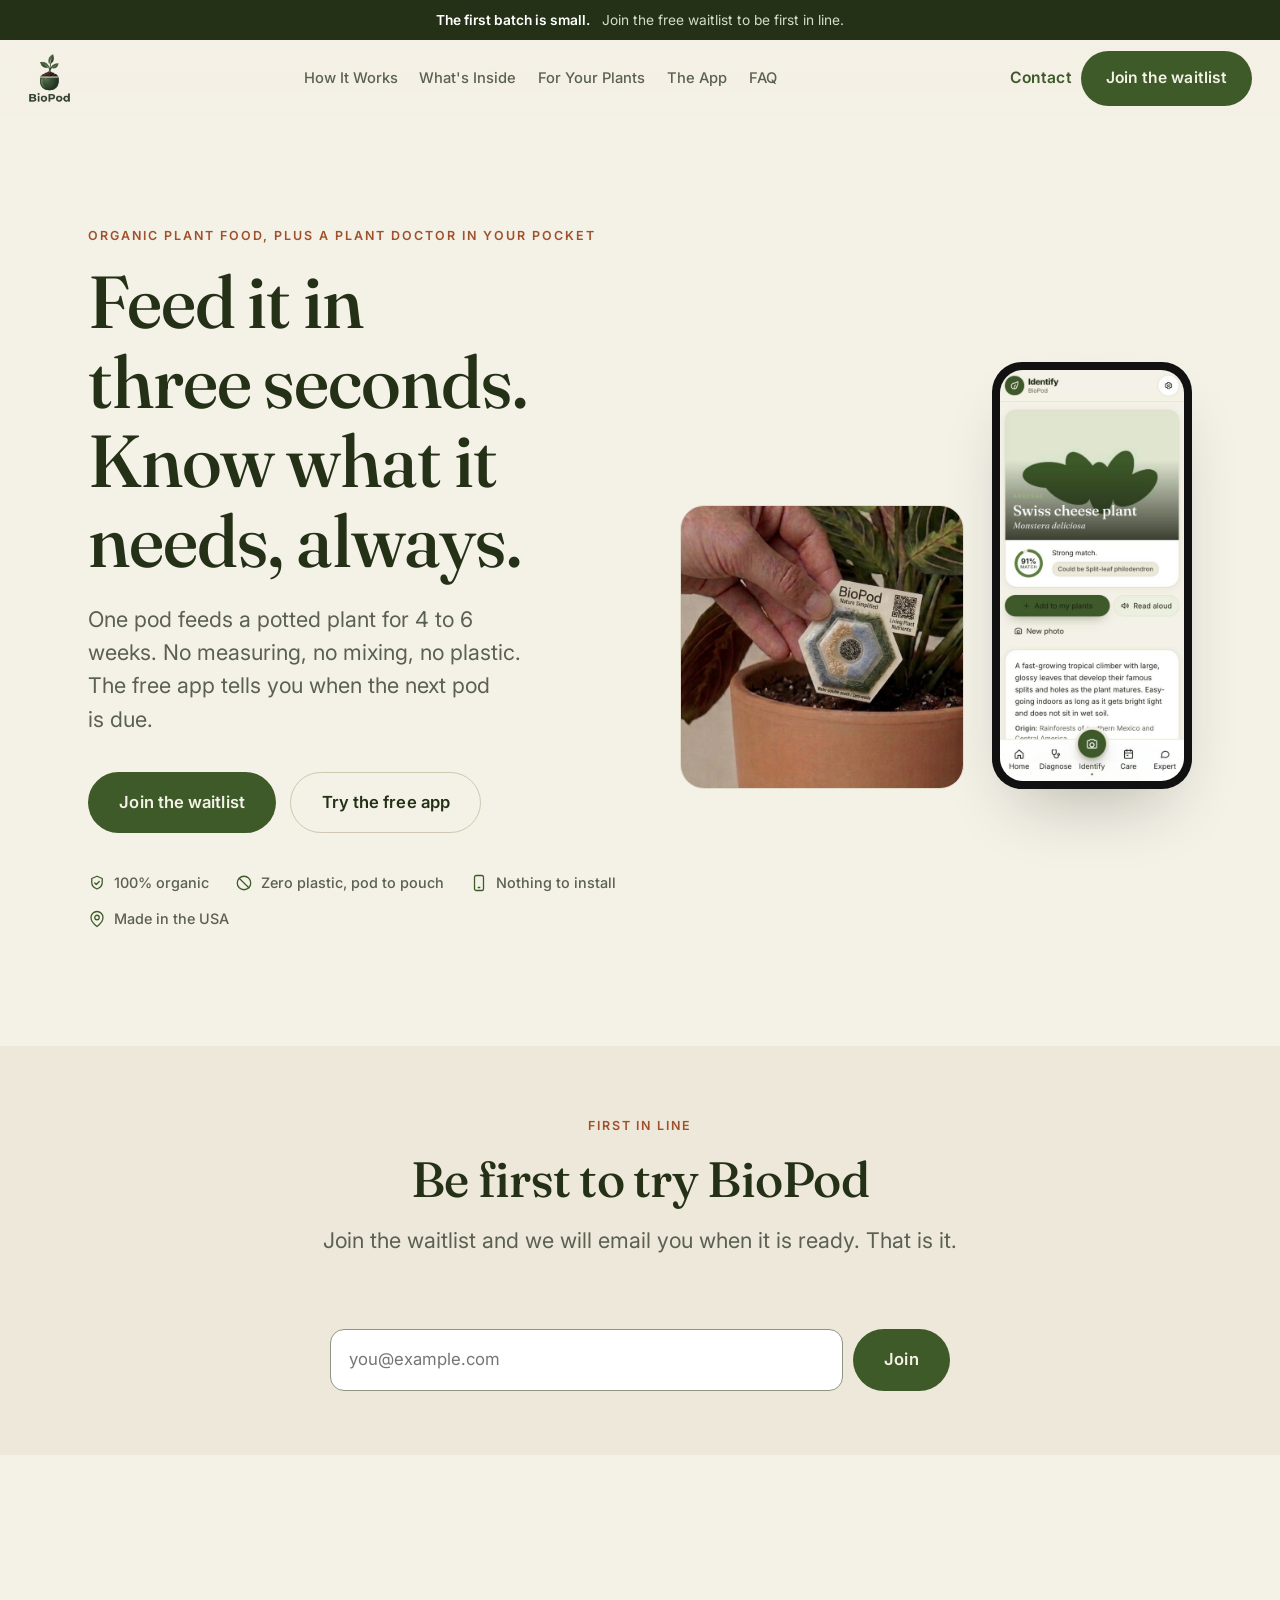
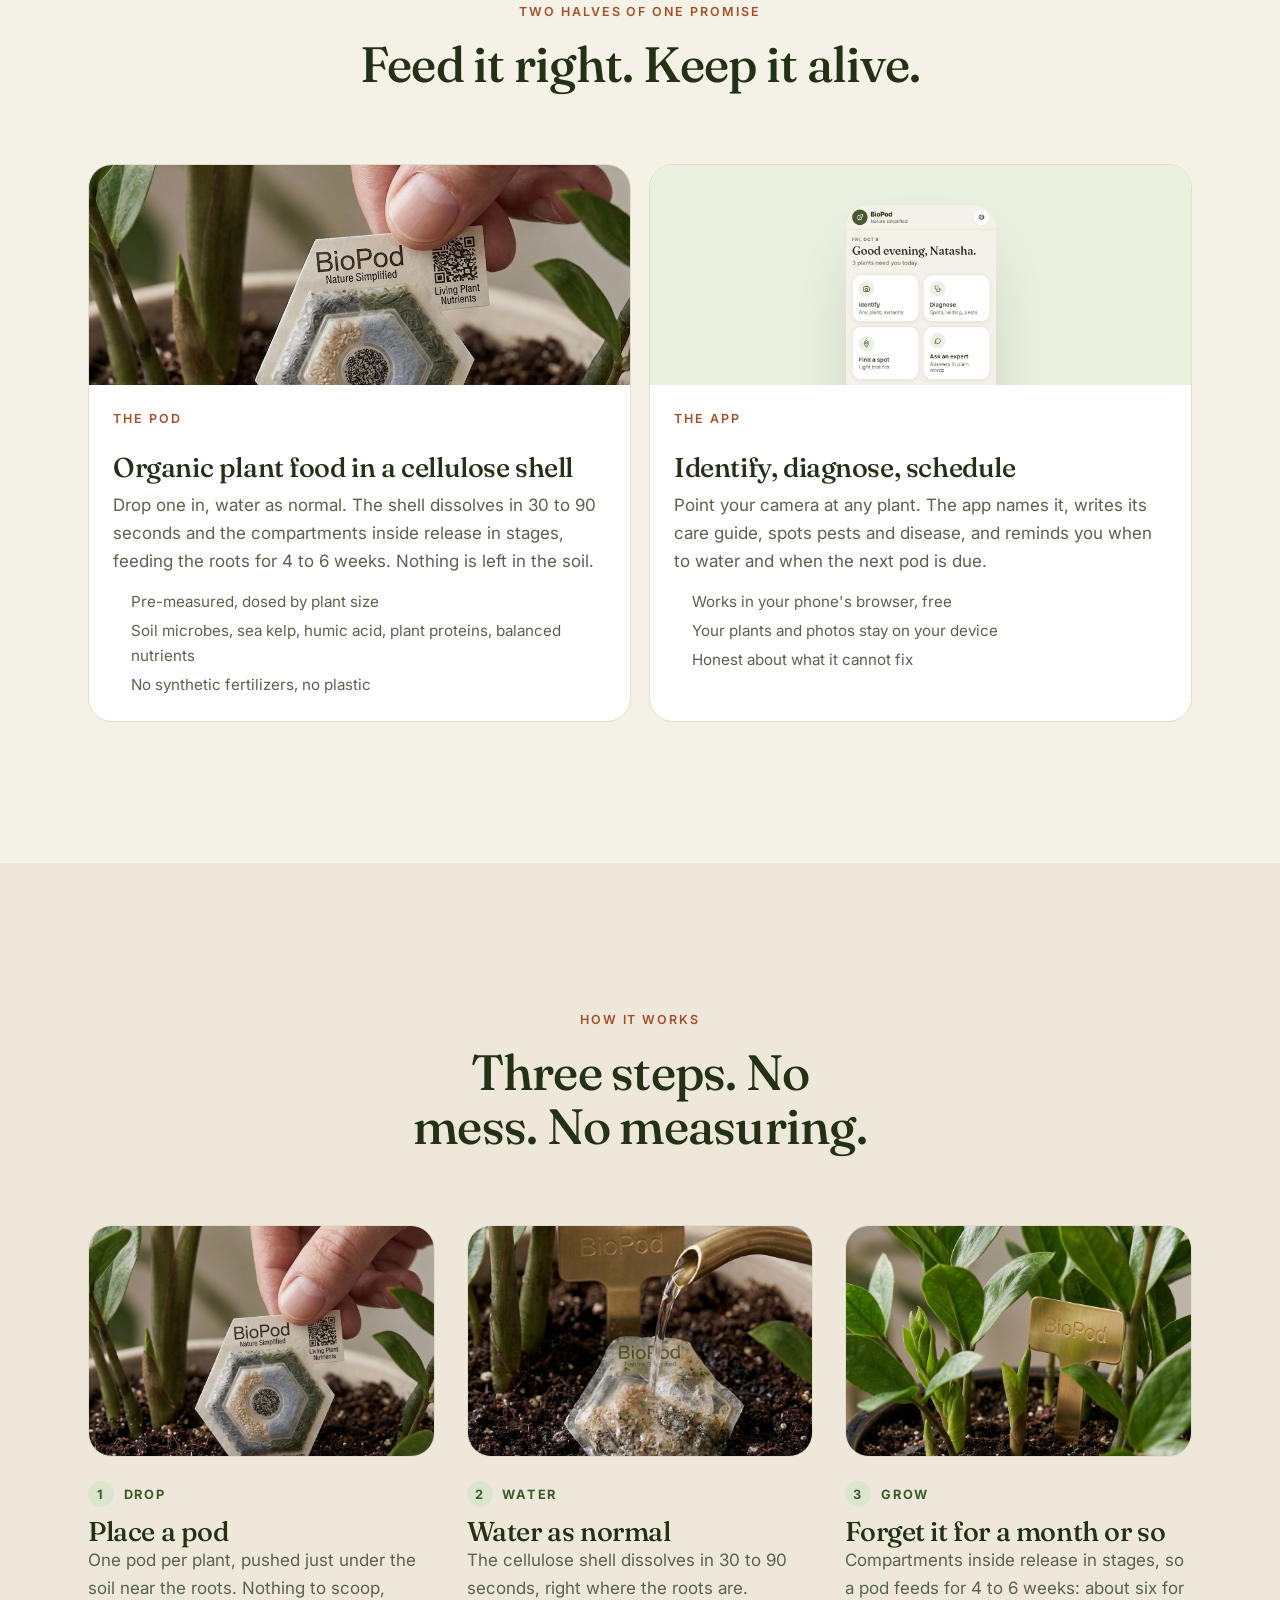
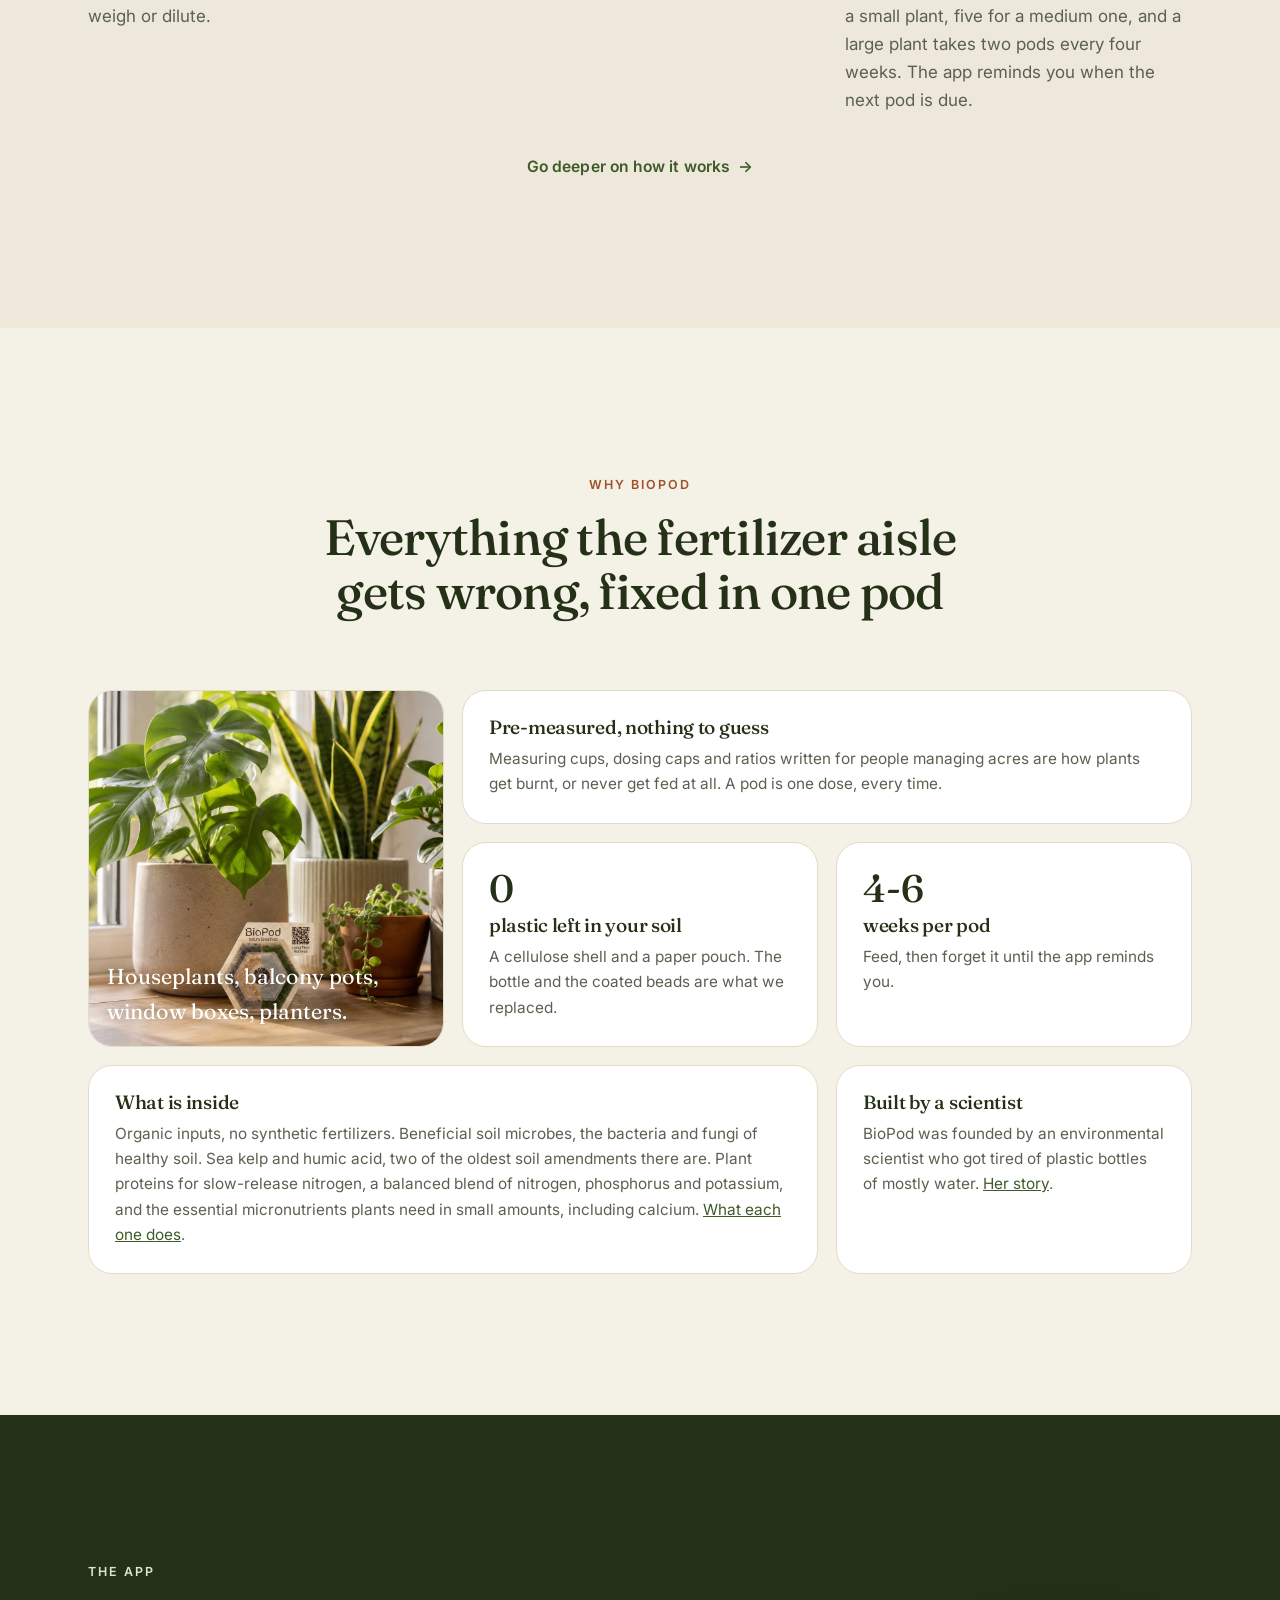
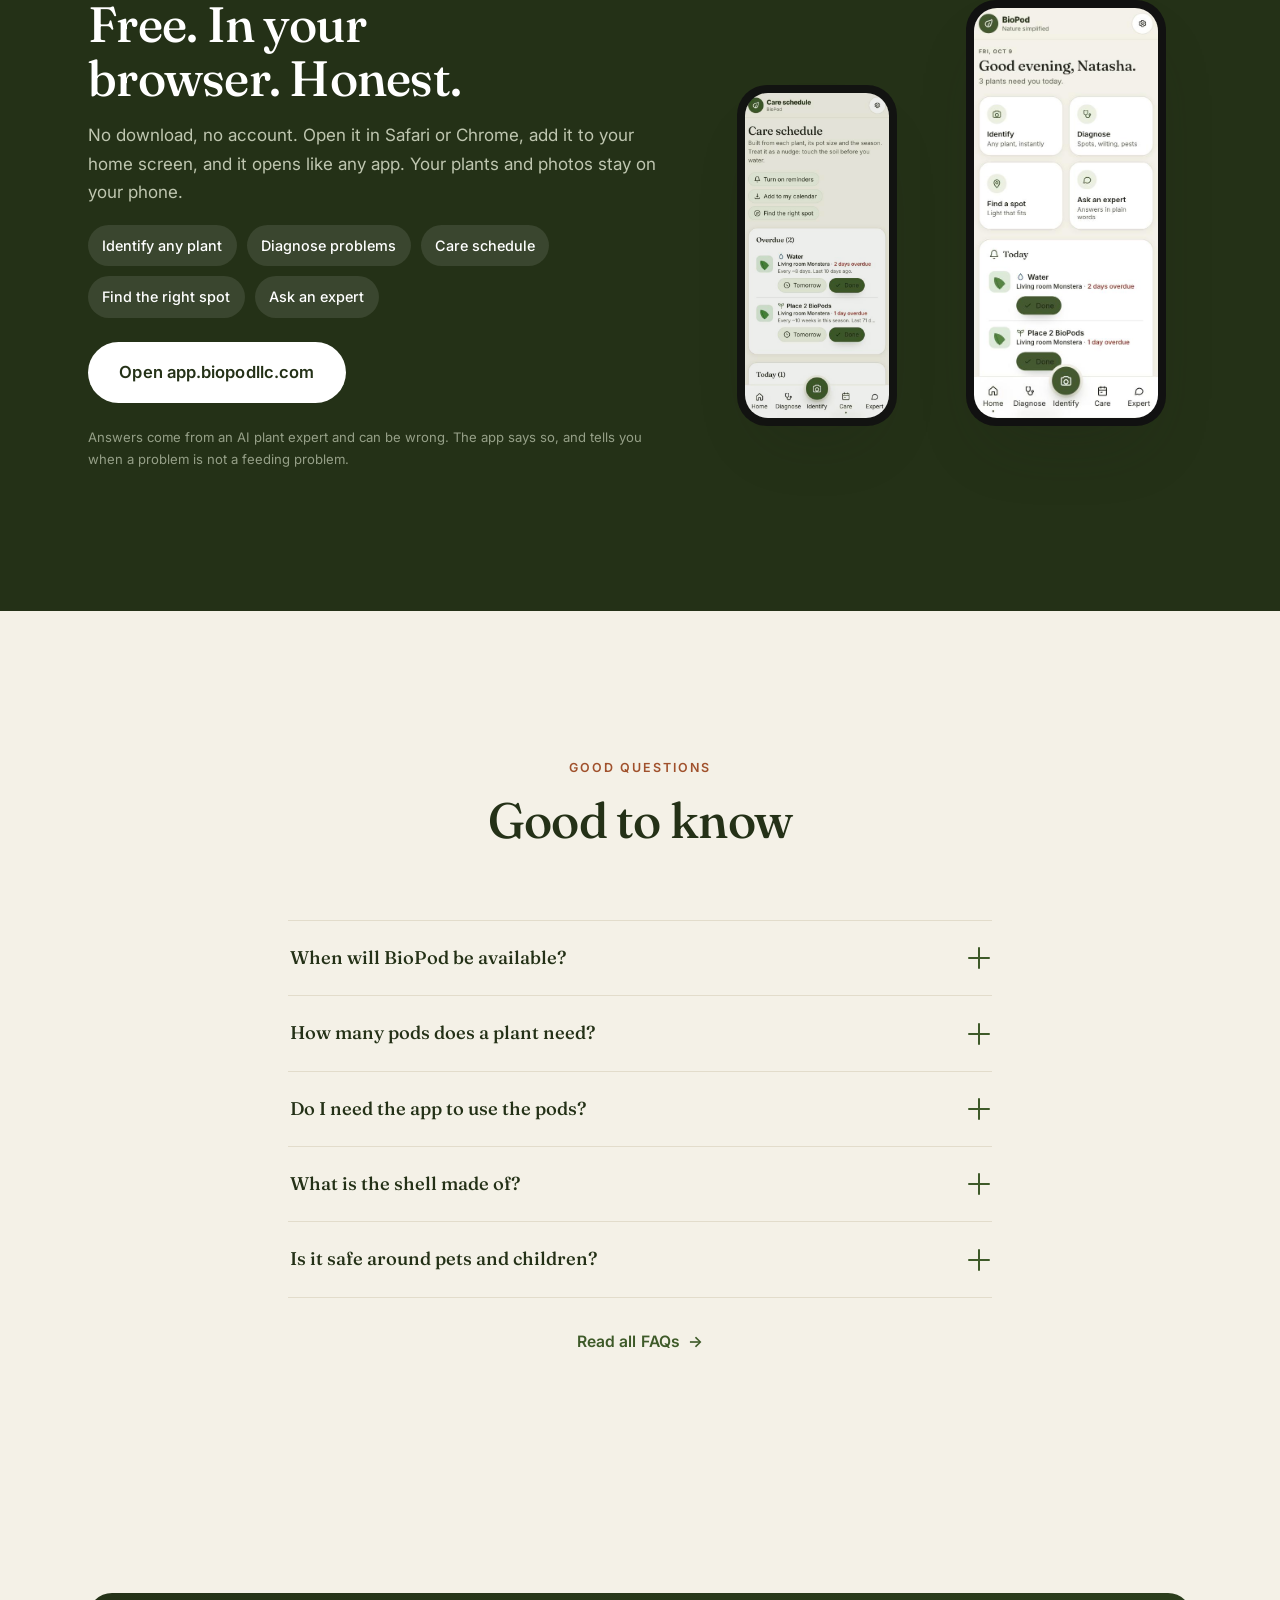
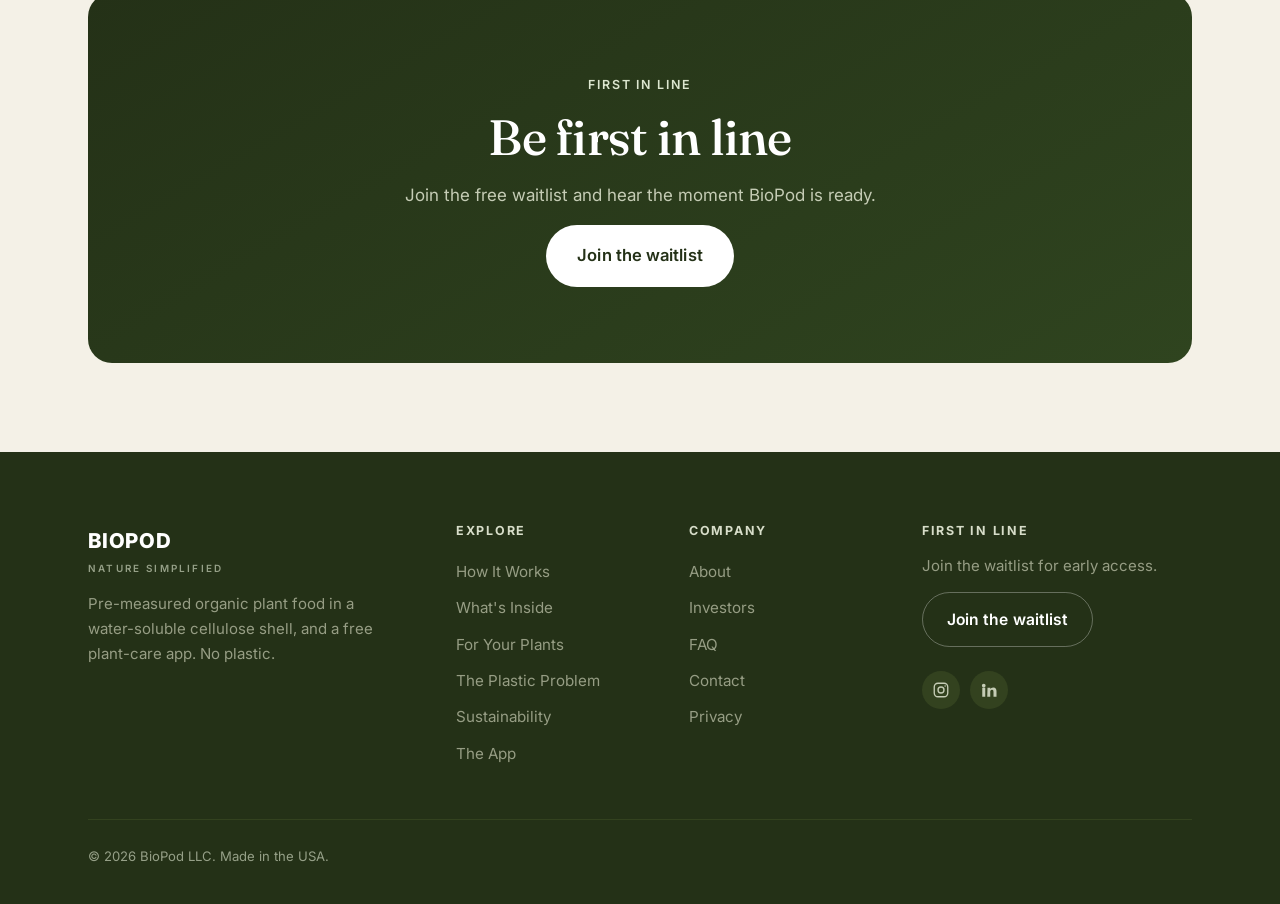
==== commit 77673afa: "Free waitlist instead of a priced reservation Remove the price and all payment wording from the sign" ====
--- a/website/index.html
+++ b/website/index.html
@@ -20,30 +20,30 @@
   <meta name="twitter:card" content="summary_large_image" />
   <link rel="preconnect" href="https://fonts.googleapis.com" />
   <link rel="preconnect" href="https://fonts.gstatic.com" crossorigin />
-  <link href="https://fonts.googleapis.com/css2?family=Fraunces:opsz,wght@9..144,400..600&family=Inter:wght@400;500;600;700&display=swap" rel="stylesheet" />
-  <link rel="stylesheet" href="assets/css/styles.css?v=8" />
+  <link href="https://fonts.googleapis.com/css2?family=Fraunces:opsz,wght@9..144,400..600&family=Inter:wght@400;500;600;700&family=IBM+Plex+Mono:wght@400;500&display=swap" rel="stylesheet" />
+  <link rel="stylesheet" href="assets/css/styles.css?v=7" />
   <script type="application/ld+json">
   {"@context":"https://schema.org","@type":"Organization","name":"BioPod","slogan":"Nature Simplified","url":"https://biopodllc.com/","description":"Pre-measured plant food in a water-soluble cellulose shell for container plants, and a free plant-care app."}
   </script>
 </head>
 <body class="has-buybar">
   <a class="skip-link" href="#main">Skip to content</a>
-  <div class="topbar" id="topbar"><span><strong>First run is small.</strong> Reserve now, pay at shipping.</span><button class="topbar-x" type="button" aria-label="Dismiss">&times;</button></div>
+  <div class="topbar"><strong>The first batch is small.</strong> Join the free waitlist to be first in line.</div>
 
   <!-- ===================== HEADER ===================== -->
   <header class="site-header">
     <div class="container nav">
-      <a class="brand" href="index.html"><img class="brand-logo" src="assets/brand/logo-120.png" alt="BioPod" width="49" height="50" /></a>
+      <a class="brand" href="index.html" aria-label="BioPod, Nature Simplified, home"><img class="brand-logo" src="assets/brand/logo.png?v=2" alt="BioPod" width="49" height="50" /></a>
       <nav class="nav-links" aria-label="Primary">
-        <a href="how-it-works.html">How It Works</a><a href="the-science.html">What's Inside</a><a href="for-your-plants.html">For Your Plants</a><a href="https://app.biopodllc.com" target="_blank" rel="noopener">The App<span class="sr-only"> (opens in a new tab)</span></a><a href="faq.html">FAQ</a>
+        <a href="how-it-works.html">How It Works</a><a href="the-science.html">What's Inside</a><a href="for-your-plants.html">For Your Plants</a><a href="https://app.biopodllc.com" target="_blank" rel="noopener">The App</a><a href="faq.html">FAQ</a>
       </nav>
       <div class="nav-right">
         <a class="btn btn-text" href="contact.html">Contact</a>
-        <a class="btn btn-primary" href="index.html#reserve">Reserve a pack</a>
+        <a class="btn btn-primary" href="index.html#waitlist">Join the waitlist</a>
       </div>
       <button class="nav-toggle" aria-label="Open menu" aria-expanded="false" aria-controls="m-menu"><span></span><span></span><span></span></button>
     </div>
-    <div class="mobile-menu" id="m-menu"><a href="how-it-works.html">How It Works</a><a href="the-science.html">What's Inside</a><a href="for-your-plants.html">For Your Plants</a><a href="https://app.biopodllc.com" target="_blank" rel="noopener">The App<span class="sr-only"> (opens in a new tab)</span></a><a href="the-plastic-problem.html">The Plastic Problem</a><a href="sustainability.html">Sustainability</a><a href="about.html">About</a><a href="faq.html">FAQ</a><a href="investors.html">Investors</a><a href="contact.html">Contact</a><a class="btn btn-primary" href="index.html#reserve">Reserve a pack</a></div>
+    <div class="mobile-menu" id="m-menu"><a href="how-it-works.html">How It Works</a><a href="the-science.html">What's Inside</a><a href="for-your-plants.html">For Your Plants</a><a href="https://app.biopodllc.com" target="_blank" rel="noopener">The App</a><a href="the-plastic-problem.html">The Plastic Problem</a><a href="sustainability.html">Sustainability</a><a href="about.html">About</a><a href="faq.html">FAQ</a><a href="investors.html">Investors</a><a href="contact.html">Contact</a><a class="btn btn-primary" href="index.html#waitlist">Join the waitlist</a></div>
   </header>
 
   <main id="main">
@@ -55,13 +55,12 @@
           <span class="eyebrow">Organic plant food, plus a plant doctor in your pocket</span>
           <h1>Feed it in three seconds. Know what it needs, always.</h1>
           <p class="lead">One pod feeds a potted plant for 4 to 6 weeks. No measuring, no mixing, no plastic. The free app tells you when the next pod is due.</p>
-          <div class="price-line"><span class="big">$12.99</span><span class="sub">12 pods, about a year for one plant · pay nothing today</span></div>
           <div class="hero-cta">
-            <a class="btn btn-primary btn-lg" href="#reserve">Reserve a 12-pack</a>
-            <a class="btn btn-outline btn-lg" href="https://app.biopodllc.com" target="_blank" rel="noopener">Try the free app<span class="sr-only"> (opens in a new tab)</span></a>
+            <a class="btn btn-primary btn-lg" href="#waitlist">Join the waitlist</a>
+            <a class="btn btn-outline btn-lg" href="https://app.biopodllc.com" target="_blank" rel="noopener">Try the free app</a>
           </div>
           <div class="trust-strip">
-            <span class="item"><svg class="ico" viewBox="0 0 24 24"><path d="M12 3 5 6v5c0 5 3.4 7.7 7 9 3.6-1.3 7-4 7-9V6Z"/><path d="m9 12 2 2 4-4"/></svg> No payment until it ships</span>
+            <span class="item"><svg class="ico" viewBox="0 0 24 24"><path d="M12 3 5 6v5c0 5 3.4 7.7 7 9 3.6-1.3 7-4 7-9V6Z"/><path d="m9 12 2 2 4-4"/></svg> 100% organic</span>
             <span class="item"><svg class="ico" viewBox="0 0 24 24"><circle cx="12" cy="12" r="9"/><path d="m5.6 5.6 12.8 12.8"/></svg> Zero plastic, pod to pouch</span>
             <span class="item"><svg class="ico" viewBox="0 0 24 24"><rect x="6" y="2" width="12" height="20" rx="2.5"/><path d="M11 18h2"/></svg> Nothing to install</span>
             <span class="item"><svg class="ico" viewBox="0 0 24 24"><path d="M20 10c0 6-8 12-8 12s-8-6-8-12a8 8 0 0 1 16 0Z"/><circle cx="12" cy="10" r="3"/></svg> Made in the USA</span>
@@ -70,34 +69,28 @@
         <div class="hero-duo reveal">
           <div class="hero-product">
             <figure class="photo" style="aspect-ratio:1/1">
-              <picture><source type="image/webp" srcset="assets/photos/hero-hand-placing-480.webp 480w, assets/photos/hero-hand-placing-960.webp 960w" sizes="(max-width: 760px) 100vw, 50vw" /><img src="assets/photos/hero-hand-placing-960.jpg" srcset="assets/photos/hero-hand-placing-480.jpg 480w, assets/photos/hero-hand-placing-960.jpg 960w" sizes="(max-width: 760px) 100vw, 50vw" alt="A hand placing a BioPod pod into a potted plant" width="720" height="720" /></picture>
+              <img src="assets/photos/hero-hand-placing.jpg?v=3" alt="A hand placing a BioPod pod into a potted plant" width="720" height="720" onerror="this.hidden=true" />
             </figure>
-            <div class="flag"><b>12-pack · $12.99</b><span>About a dollar a feeding</span></div>
           </div>
           <div class="phone"><img src="assets/app/app-identify.jpg" alt="The BioPod app showing a plant it has just identified, with its care guide" width="390" height="844" loading="lazy" /></div>
         </div>
       </div>
     </section>
 
-    <!-- ===================== RESERVE ===================== -->
-    <section class="section section--alt" id="reserve" style="padding-block:64px">
+    <!-- ===================== WAITLIST ===================== -->
+    <span id="reserve" aria-hidden="true"></span>
+    <section class="section section--alt" id="waitlist" style="padding-block:64px">
       <div class="container narrow">
-        <div class="section-head center reveal"><span class="eyebrow">First in line</span><h2>Reserve a 12-pack at the launch price</h2><p class="lead">$12.99, pay nothing today. Leave your email and we tell you the ship date before anything is charged.</p></div>
-        <form class="reserve-one reveal" data-reserve data-kind="reserve" aria-label="Reserve a pack" novalidate>
+        <div class="section-head center reveal"><span class="eyebrow">First in line</span><h2>Be first to try BioPod</h2><p class="lead">Join the waitlist and we will email you when it is ready. That is it.</p></div>
+        <form class="reserve-one reveal" data-reserve data-kind="reserve" aria-label="Join the waitlist" novalidate>
           <label class="sr-only" for="r-email">Email</label>
           <div class="reserve-row">
-            <input id="r-email" name="email" type="email" inputmode="email" autocomplete="email" placeholder="you@example.com" required aria-describedby="r-help" />
-            <button class="btn btn-primary btn-lg" type="submit">Reserve</button>
+            <input id="r-email" name="email" type="email" inputmode="email" autocomplete="email" placeholder="you@example.com" required />
+            <button class="btn btn-primary btn-lg" type="submit">Join</button>
           </div>
           <input type="text" name="website" tabindex="-1" autocomplete="off" aria-hidden="true" class="hp" />
-          <p id="r-help" class="fineprint center">One email about your reservation, nothing else. By reserving you accept the <a href="privacy.html">Privacy Policy</a>.</p>
           <div class="reserve-status" role="status" aria-live="polite"></div>
         </form>
-        <div class="howres reveal mt-4">
-          <div class="s"><b>1. Reserve</b>Just your email. That is the whole form.</div>
-          <div class="s"><b>2. We email the ship date</b>With the final cost, before anything is charged.</div>
-          <div class="s"><b>3. Pay then, or not</b>No card today, no obligation. Reservations keep the launch price.</div>
-        </div>
       </div>
     </section>
 
@@ -107,7 +100,7 @@
         <div class="section-head center reveal"><span class="eyebrow">Two halves of one promise</span><h2>Feed it right. Keep it alive.</h2></div>
         <div class="halves">
           <div class="half reveal">
-            <div class="img"><picture><source type="image/webp" srcset="assets/photos/step-1-drop-480.webp 480w, assets/photos/step-1-drop-960.webp 960w" sizes="(max-width: 760px) 100vw, 50vw" /><img src="assets/photos/step-1-drop-960.jpg" srcset="assets/photos/step-1-drop-480.jpg 480w, assets/photos/step-1-drop-960.jpg 960w" sizes="(max-width: 760px) 100vw, 50vw" alt="A BioPod pod resting on the soil at the base of a plant" loading="lazy" /></picture></div>
+            <div class="img"><img src="assets/photos/step-1-drop.jpg?v=3" alt="A BioPod pod resting on the soil at the base of a plant" loading="lazy" /></div>
             <div class="txt"><span class="eyebrow">The pod</span><h3>Organic plant food in a cellulose shell</h3><p>Drop one in, water as normal. The shell dissolves in 30 to 90 seconds and the compartments inside release in stages, feeding the roots for 4 to 6 weeks. Nothing is left in the soil.</p><ul><li>Pre-measured, dosed by plant size</li><li>Soil microbes, sea kelp, humic acid, plant proteins, balanced nutrients</li><li>No synthetic fertilizers, no plastic</li></ul></div>
           </div>
           <div class="half reveal">
@@ -127,19 +120,19 @@
         </div>
         <div class="steps">
           <div class="step reveal">
-            <figure class="photo ar-landscape"><picture><source type="image/webp" srcset="assets/photos/step-1-drop-480.webp 480w, assets/photos/step-1-drop-960.webp 960w" sizes="(max-width: 760px) 100vw, 50vw" /><img src="assets/photos/step-1-drop-960.jpg" srcset="assets/photos/step-1-drop-480.jpg 480w, assets/photos/step-1-drop-960.jpg 960w" sizes="(max-width: 760px) 100vw, 50vw" alt="A BioPod pod resting on the soil at the base of a plant" width="900" height="600" loading="lazy" /></picture></figure>
+            <figure class="photo ar-landscape"><img src="assets/photos/step-1-drop.jpg?v=3" alt="A BioPod pod resting on the soil at the base of a plant" width="900" height="600" loading="lazy" onerror="this.hidden=true" /></figure>
             <span class="step-k"><span class="n">1</span> Drop</span>
             <h3>Place a pod</h3>
             <p>One pod per plant, pushed just under the soil near the roots. Nothing to scoop, weigh or dilute.</p>
           </div>
           <div class="step reveal">
-            <figure class="photo ar-landscape"><picture><source type="image/webp" srcset="assets/photos/step-2-water-480.webp 480w, assets/photos/step-2-water-960.webp 960w" sizes="(max-width: 760px) 100vw, 50vw" /><img src="assets/photos/step-2-water-960.jpg" srcset="assets/photos/step-2-water-480.jpg 480w, assets/photos/step-2-water-960.jpg 960w" sizes="(max-width: 760px) 100vw, 50vw" alt="Water poured over a BioPod pod as its shell begins to wet" width="900" height="600" loading="lazy" /></picture></figure>
+            <figure class="photo ar-landscape"><img src="assets/photos/step-2-water.jpg?v=3" alt="Water poured over a BioPod pod as its shell begins to wet" width="900" height="600" loading="lazy" onerror="this.hidden=true" /></figure>
             <span class="step-k"><span class="n">2</span> Water</span>
             <h3>Water as normal</h3>
             <p>The cellulose shell dissolves in 30 to 90 seconds, right where the roots are.</p>
           </div>
           <div class="step reveal">
-            <figure class="photo ar-landscape"><picture><source type="image/webp" srcset="assets/photos/step-3-grow-480.webp 480w, assets/photos/step-3-grow-960.webp 960w" sizes="(max-width: 760px) 100vw, 50vw" /><img src="assets/photos/step-3-grow-960.jpg" srcset="assets/photos/step-3-grow-480.jpg 480w, assets/photos/step-3-grow-960.jpg 960w" sizes="(max-width: 760px) 100vw, 50vw" alt="A healthy, thriving plant" width="900" height="600" loading="lazy" /></picture></figure>
+            <figure class="photo ar-landscape"><img src="assets/photos/step-3-grow.jpg?v=3" alt="A healthy, thriving plant" width="900" height="600" loading="lazy" onerror="this.hidden=true" /></figure>
             <span class="step-k"><span class="n">3</span> Grow</span>
             <h3>Forget it for a month or so</h3>
             <p>Compartments inside release in stages, so a pod feeds for 4 to 6 weeks: about six for a small plant, five for a medium one, and a large plant takes two pods every four weeks. The app reminds you when the next pod is due.</p>
@@ -157,7 +150,7 @@
           <h2>Everything the fertilizer aisle gets wrong, fixed in one pod</h2>
         </div>
         <div class="bento">
-          <div class="tile photo-tile b-tall reveal"><picture><source type="image/webp" srcset="assets/photos/lifestyle-indoor-480.webp 480w, assets/photos/lifestyle-indoor-960.webp 960w, assets/photos/lifestyle-indoor-1440.webp 1440w" sizes="(max-width: 760px) 100vw, 50vw" /><img src="assets/photos/lifestyle-indoor-960.jpg" srcset="assets/photos/lifestyle-indoor-480.jpg 480w, assets/photos/lifestyle-indoor-960.jpg 960w, assets/photos/lifestyle-indoor-1440.jpg 1440w" sizes="(max-width: 760px) 100vw, 50vw" alt="Houseplants on a bright windowsill" loading="lazy" /></picture><div class="cap">Houseplants, balcony pots, window boxes, planters.</div></div>
+          <div class="tile photo-tile b-tall reveal"><img src="assets/photos/lifestyle-indoor.jpg?v=3" alt="Houseplants on a bright windowsill" loading="lazy" /><div class="cap">Houseplants, balcony pots, window boxes, planters.</div></div>
           <div class="tile b-wide reveal"><h3>Pre-measured, nothing to guess</h3><p>Measuring cups, dosing caps and ratios written for people managing acres are how plants get burnt, or never get fed at all. A pod is one dose, every time.</p></div>
           <div class="tile b reveal"><div class="big">0</div><h3>plastic left in your soil</h3><p>A cellulose shell and a paper pouch. The bottle and the coated beads are what we replaced.</p></div>
           <div class="tile b reveal"><div class="big">4-6</div><h3>weeks per pod</h3><p>Feed, then forget it until the app reminds you.</p></div>
@@ -175,7 +168,7 @@
           <h2>Free. In your browser. Honest.</h2>
           <p class="mt-2">No download, no account. Open it in Safari or Chrome, add it to your home screen, and it opens like any app. Your plants and photos stay on your phone.</p>
           <div class="app-badges"><span class="ab">Identify any plant</span><span class="ab">Diagnose problems</span><span class="ab">Care schedule</span><span class="ab">Find the right spot</span><span class="ab">Ask an expert</span></div>
-          <p class="mt-3"><a class="btn btn-lg" style="background:var(--white);color:var(--green-900)" href="https://app.biopodllc.com" target="_blank" rel="noopener">Open app.biopodllc.com<span class="sr-only"> (opens in a new tab)</span></a></p>
+          <p class="mt-3"><a class="btn btn-lg" style="background:var(--white);color:var(--green-900)" href="https://app.biopodllc.com" target="_blank" rel="noopener">Open app.biopodllc.com</a></p>
           <p class="cite mt-3" style="color:#96A088">Answers come from an AI plant expert and can be wrong. The app says so, and tells you when a problem is not a feeding problem.</p>
         </div>
         <div class="phones reveal">
@@ -190,14 +183,14 @@
       <div class="container narrow">
         <div class="section-head center reveal">
           <span class="eyebrow">Good questions</span>
-          <h2>Before you reserve</h2>
+          <h2>Good to know</h2>
         </div>
         <div class="accordion reveal">
-          <div class="acc-item"><h3 class="acc-h"><button class="acc-q" id="index-q1" aria-expanded="false" aria-controls="index-q1-a">When will my pack ship?<span class="pm"></span></button></h3><div class="acc-a" id="index-q1-a" role="region" aria-labelledby="index-q1"><div class="acc-a-inner">We email every reservation the shipping date as soon as the batch is scheduled, and nothing is charged before then. If the date does not suit you, you simply do not pay.</div></div></div>
-          <div class="acc-item"><h3 class="acc-h"><button class="acc-q" id="index-q2" aria-expanded="false" aria-controls="index-q2-a">How many pods does a plant need?<span class="pm"></span></button></h3><div class="acc-a" id="index-q2-a" role="region" aria-labelledby="index-q2"><div class="acc-a-inner">A pod lasts 4 to 6 weeks: about six for a small plant, five for a medium one. A large indoor plant takes two pods every four weeks. A 12-pack is about a year of feeding for one small plant.</div></div></div>
-          <div class="acc-item"><h3 class="acc-h"><button class="acc-q" id="index-q3" aria-expanded="false" aria-controls="index-q3-a">Do I need the app to use the pods?<span class="pm"></span></button></h3><div class="acc-a" id="index-q3-a" role="region" aria-labelledby="index-q3"><div class="acc-a-inner">No. The pods work on their own. The app just makes it hard to forget, and it is free with or without a pack.</div></div></div>
-          <div class="acc-item"><h3 class="acc-h"><button class="acc-q" id="index-q4" aria-expanded="false" aria-controls="index-q4-a">What is the shell made of?<span class="pm"></span></button></h3><div class="acc-a" id="index-q4-a" role="region" aria-labelledby="index-q4"><div class="acc-a-inner">Water-soluble cellulose paper. It is not plastic film and it is not PVA. It dissolves into the soil in 30 to 90 seconds when you water and leaves nothing behind.</div></div></div>
-          <div class="acc-item"><h3 class="acc-h"><button class="acc-q" id="index-q5" aria-expanded="false" aria-controls="index-q5-a">Is it safe around pets and children?<span class="pm"></span></button></h3><div class="acc-a" id="index-q5-a" role="region" aria-labelledby="index-q5"><div class="acc-a-inner">As with any plant food, store it away from pets and children, and keep pets from digging in a freshly fed pot.</div></div></div>
+          <div class="acc-item"><button class="acc-q" aria-expanded="false">When will BioPod be available?<span class="pm"></span></button><div class="acc-a"><div class="acc-a-inner">We make BioPod in small batches in Louisiana. Everyone on the waitlist gets an email the moment the first batch is ready.</div></div></div>
+          <div class="acc-item"><button class="acc-q" aria-expanded="false">How many pods does a plant need?<span class="pm"></span></button><div class="acc-a"><div class="acc-a-inner">A pod lasts 4 to 6 weeks: about six for a small plant, five for a medium one. A large indoor plant takes two pods every four weeks. A 12-pack is about a year of feeding for one small plant.</div></div></div>
+          <div class="acc-item"><button class="acc-q" aria-expanded="false">Do I need the app to use the pods?<span class="pm"></span></button><div class="acc-a"><div class="acc-a-inner">No. The pods work on their own. The app just makes it hard to forget, and it is free with or without a pack.</div></div></div>
+          <div class="acc-item"><button class="acc-q" aria-expanded="false">What is the shell made of?<span class="pm"></span></button><div class="acc-a"><div class="acc-a-inner">Water-soluble cellulose paper. It is not plastic film and it is not PVA. It dissolves into the soil in 30 to 90 seconds when you water and leaves nothing behind.</div></div></div>
+          <div class="acc-item"><button class="acc-q" aria-expanded="false">Is it safe around pets and children?<span class="pm"></span></button><div class="acc-a"><div class="acc-a-inner">As with any plant food, store it away from pets and children, and keep pets from digging in a freshly fed pot.</div></div></div>
         </div>
         <p class="center mt-3 reveal"><a class="btn btn-text" href="faq.html">Read all FAQs <span class="arrow">&rarr;</span></a></p>
       </div>
@@ -208,9 +201,9 @@
       <div class="container">
         <div class="cta reveal">
           <span class="eyebrow">First in line</span>
-          <h2>Reserve your first pack</h2>
-          <p>Launch price held, nothing charged until it ships.</p>
-          <p class="mt-3"><a class="btn btn-lg" style="background:var(--white);color:var(--green-900)" href="#reserve">Reserve a 12-pack</a></p>
+          <h2>Be first in line</h2>
+          <p>Join the free waitlist and hear the moment BioPod is ready.</p>
+          <p class="mt-3"><a class="btn btn-lg" style="background:var(--white);color:var(--green-900)" href="#waitlist">Join the waitlist</a></p>
         </div>
       </div>
     </section>
@@ -221,17 +214,17 @@
   <footer class="site-footer">
     <div class="container">
       <div class="footer-grid">
-        <div class="footer-about"><a class="brand" href="index.html"><span><span class="brand-wordmark">BioPod</span><span class="tagline">Nature Simplified</span></span></a><p>Pre-measured organic plant food in a water-soluble cellulose shell, and a free plant-care app. No plastic.</p></div>
-        <div><h2 class="footer-h">Explore</h2><ul class="footer-links"><li><a href="how-it-works.html">How It Works</a></li><li><a href="the-science.html">What's Inside</a></li><li><a href="for-your-plants.html">For Your Plants</a></li><li><a href="the-plastic-problem.html">The Plastic Problem</a></li><li><a href="sustainability.html">Sustainability</a></li><li><a href="https://app.biopodllc.com" target="_blank" rel="noopener">The App<span class="sr-only"> (opens in a new tab)</span></a></li></ul></div>
-        <div><h2 class="footer-h">Company</h2><ul class="footer-links"><li><a href="about.html">About</a></li><li><a href="investors.html">Investors</a></li><li><a href="faq.html">FAQ</a></li><li><a href="contact.html">Contact</a></li><li><a href="privacy.html">Privacy</a></li></ul></div>
-        <div class="footer-cta"><h2 class="footer-h">First in line</h2><p>Reserve a pack at the launch price.</p><a class="btn btn-outline" href="index.html#reserve">Reserve a pack</a><div class="socials mt-3"><a href="https://www.instagram.com/biopodllc/" target="_blank" rel="noopener" aria-label="BioPod on Instagram"><svg viewBox="0 0 24 24" fill="none" stroke="currentColor" stroke-width="1.8"><rect x="3" y="3" width="18" height="18" rx="5"/><circle cx="12" cy="12" r="4"/><circle cx="17.5" cy="6.5" r="1" fill="currentColor" stroke="none"/></svg></a><a href="https://www.linkedin.com/company/biopodllc" target="_blank" rel="noopener" aria-label="BioPod on LinkedIn"><svg viewBox="0 0 24 24" fill="currentColor"><path d="M4.98 3.5a2.5 2.5 0 1 1 0 5 2.5 2.5 0 0 1 0-5ZM3 9h4v12H3zM10 9h3.8v1.7h.05c.53-1 1.83-2.05 3.76-2.05C21.2 8.65 22 11 22 14.1V21h-4v-6.1c0-1.45-.03-3.3-2-3.3-2.01 0-2.32 1.57-2.32 3.2V21h-4z"/></svg></a></div></div>
+        <div class="footer-about"><a class="brand" href="index.html" aria-label="BioPod home"><span><span class="brand-wordmark">BioPod</span><span class="tagline">Nature Simplified</span></span></a><p>Pre-measured organic plant food in a water-soluble cellulose shell, and a free plant-care app. No plastic.</p></div>
+        <div><h4>Explore</h4><ul class="footer-links"><li><a href="how-it-works.html">How It Works</a></li><li><a href="the-science.html">What's Inside</a></li><li><a href="for-your-plants.html">For Your Plants</a></li><li><a href="the-plastic-problem.html">The Plastic Problem</a></li><li><a href="sustainability.html">Sustainability</a></li><li><a href="https://app.biopodllc.com" target="_blank" rel="noopener">The App</a></li></ul></div>
+        <div><h4>Company</h4><ul class="footer-links"><li><a href="about.html">About</a></li><li><a href="investors.html">Investors</a></li><li><a href="faq.html">FAQ</a></li><li><a href="contact.html">Contact</a></li><li><a href="privacy.html">Privacy</a></li></ul></div>
+        <div class="footer-cta"><h4>First in line</h4><p>Join the waitlist for early access.</p><a class="btn btn-outline" href="index.html#waitlist">Join the waitlist</a><div class="socials mt-3"><a href="https://www.instagram.com/biopodllc/" target="_blank" rel="noopener" aria-label="BioPod on Instagram"><svg viewBox="0 0 24 24" fill="none" stroke="currentColor" stroke-width="1.8"><rect x="3" y="3" width="18" height="18" rx="5"/><circle cx="12" cy="12" r="4"/><circle cx="17.5" cy="6.5" r="1" fill="currentColor" stroke="none"/></svg></a><a href="https://www.linkedin.com/company/biopodllc" target="_blank" rel="noopener" aria-label="BioPod on LinkedIn"><svg viewBox="0 0 24 24" fill="currentColor"><path d="M4.98 3.5a2.5 2.5 0 1 1 0 5 2.5 2.5 0 0 1 0-5ZM3 9h4v12H3zM10 9h3.8v1.7h.05c.53-1 1.83-2.05 3.76-2.05C21.2 8.65 22 11 22 14.1V21h-4v-6.1c0-1.45-.03-3.3-2-3.3-2.01 0-2.32 1.57-2.32 3.2V21h-4z"/></svg></a></div></div>
       </div>
       <div class="footer-bottom"><span>&copy; <span data-year>2026</span> BioPod LLC. Made in the USA.</span></div>
     </div>
   </footer>
 
-  <div class="buy-bar"><div class="t"><b>12-pack, $12.99</b><span>Pay nothing until it ships</span></div><a class="btn btn-primary" href="#reserve">Reserve</a></div>
-
-  <script src="assets/js/main.js?v=5" defer></script>
+  <div class="buy-bar"><div class="t"><b>BioPod is coming soon</b><span>Be first in line</span></div><a class="btn btn-primary" href="#waitlist">Join the waitlist</a></div>
+
+  <script src="assets/js/main.js?v=4" defer></script>
 </body>
 </html>
